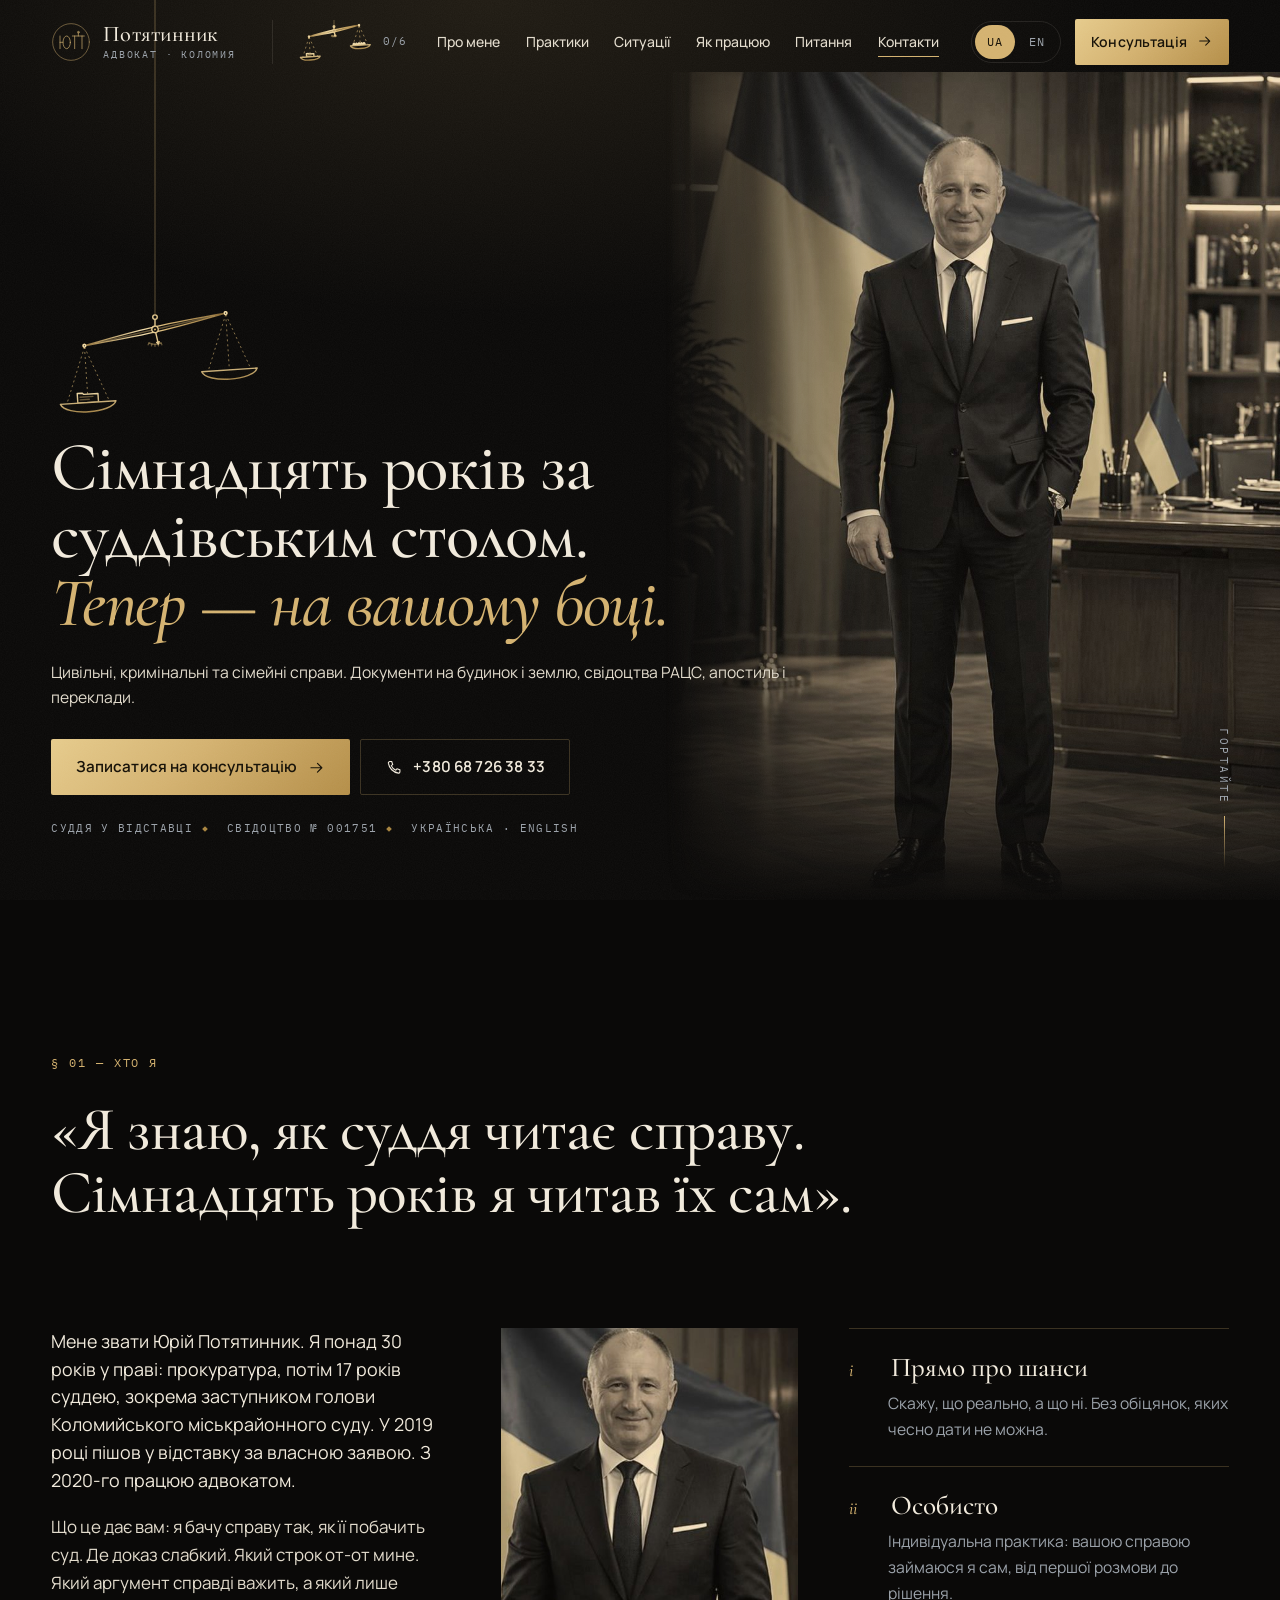
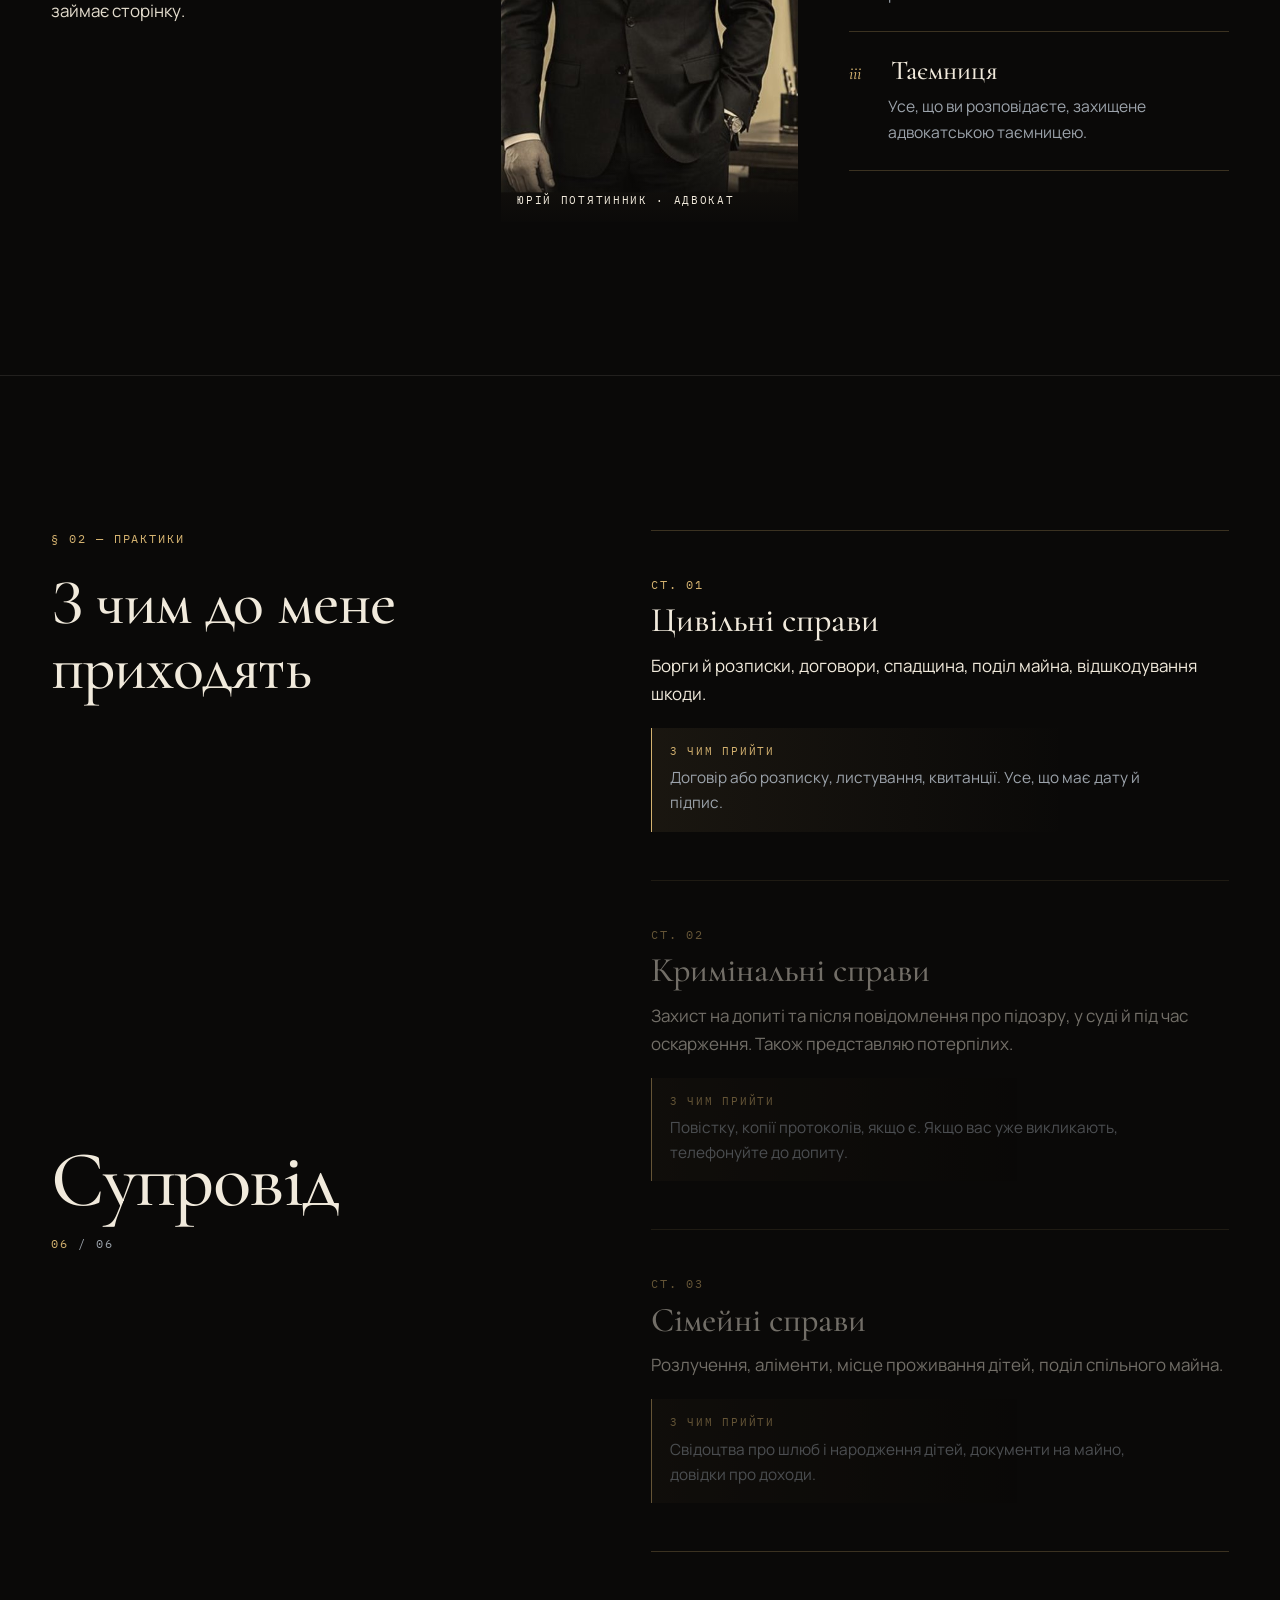
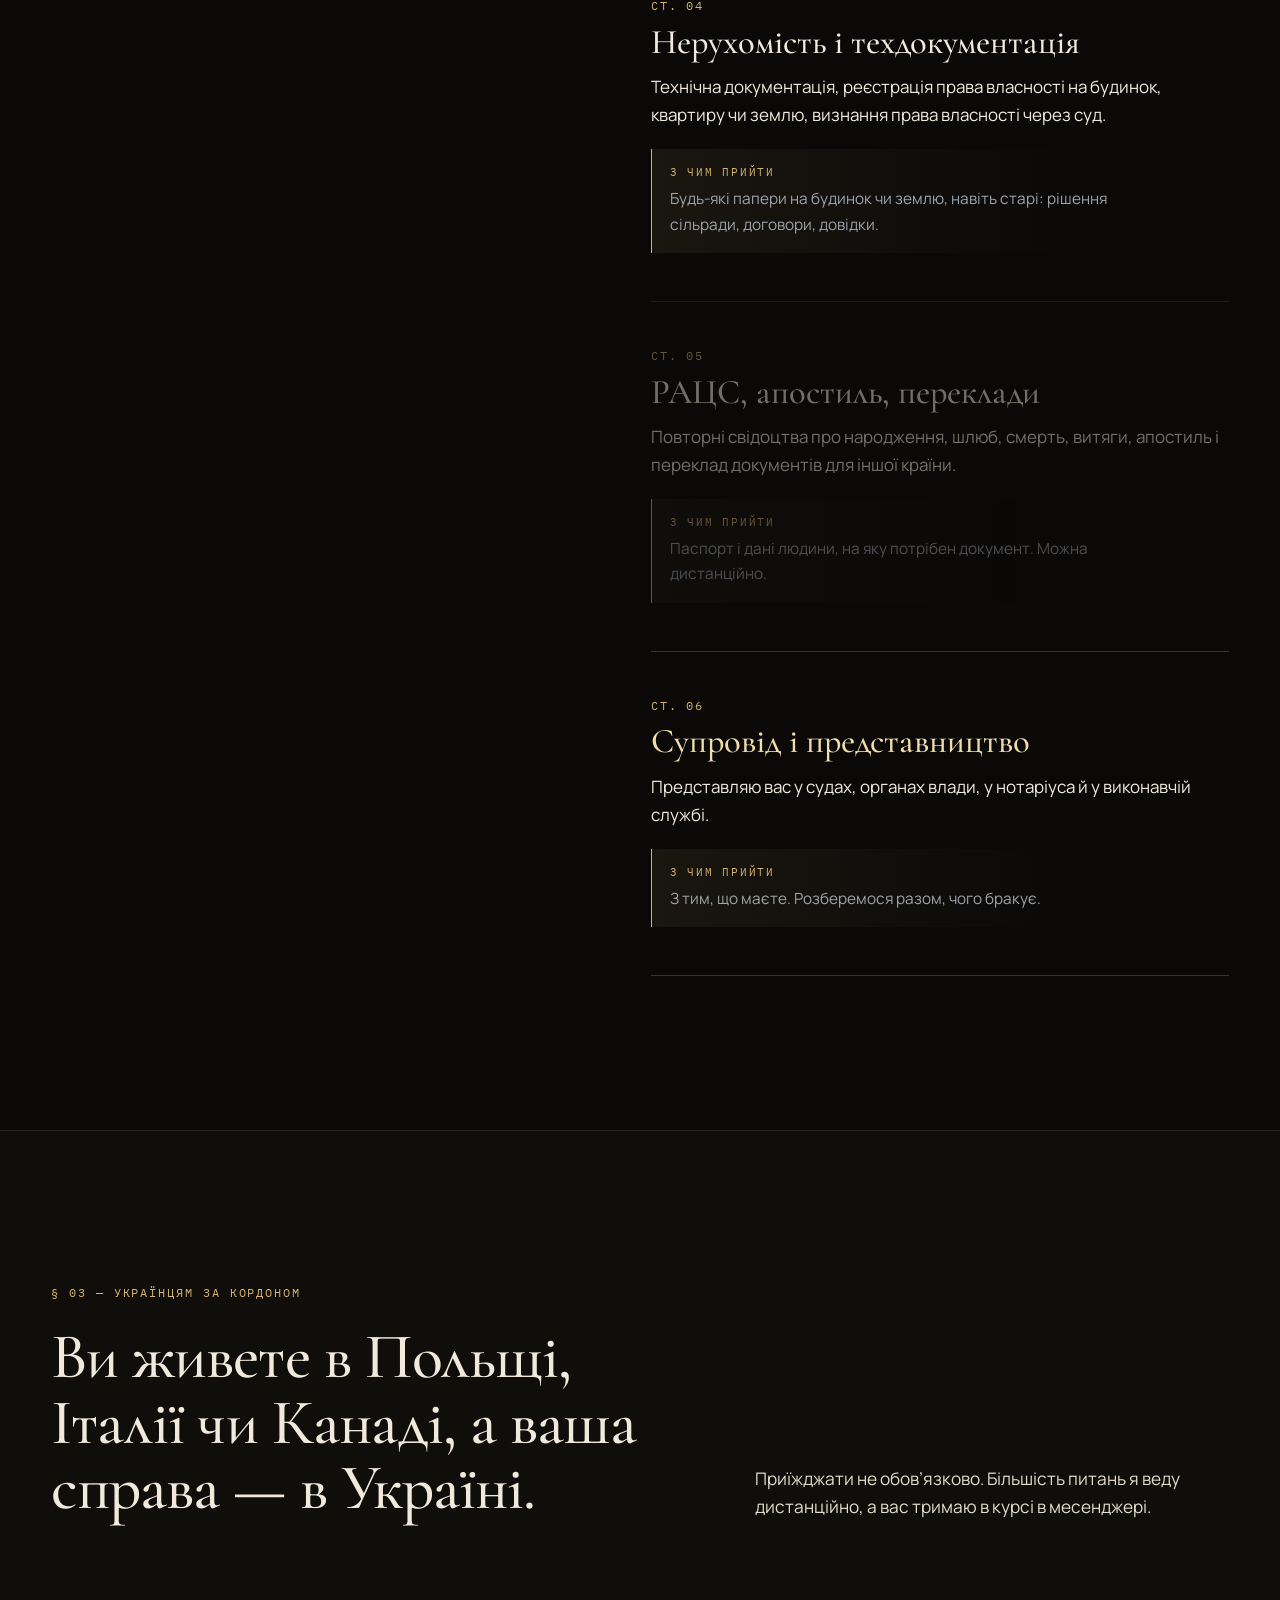
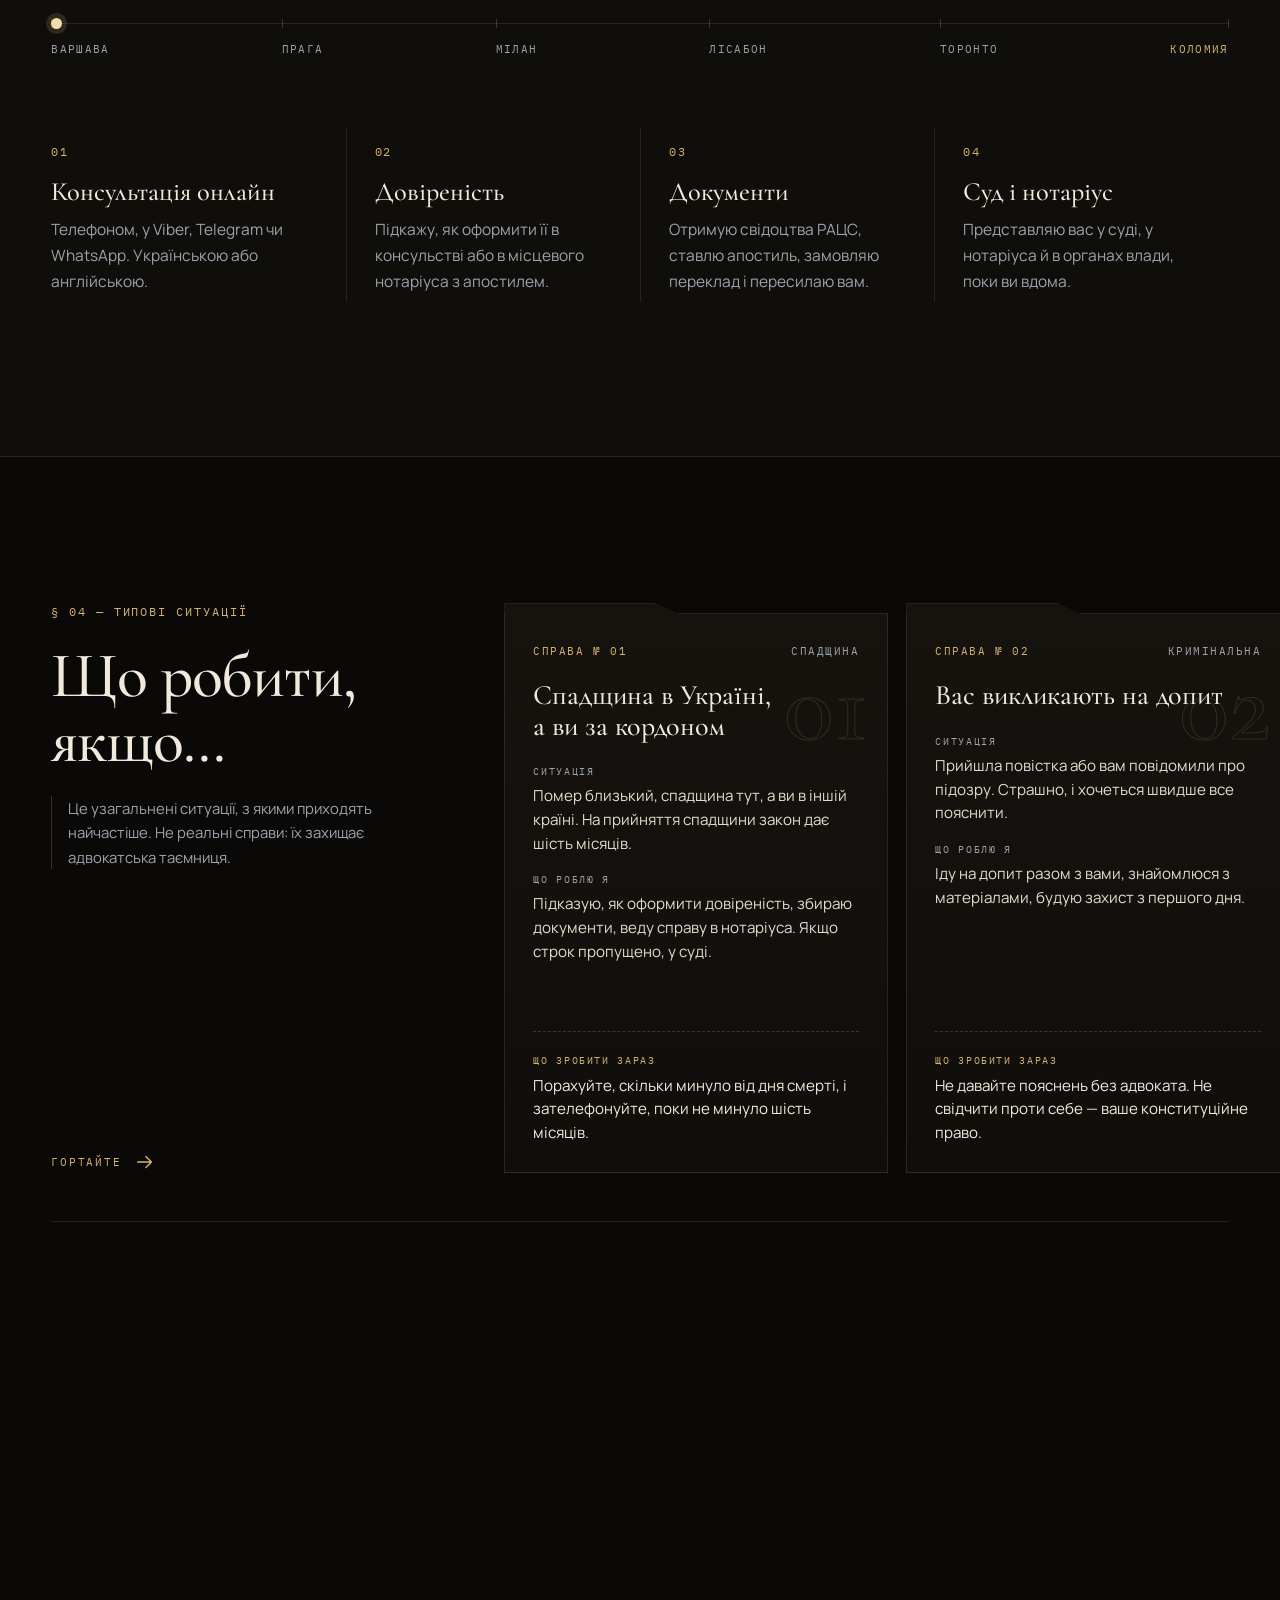
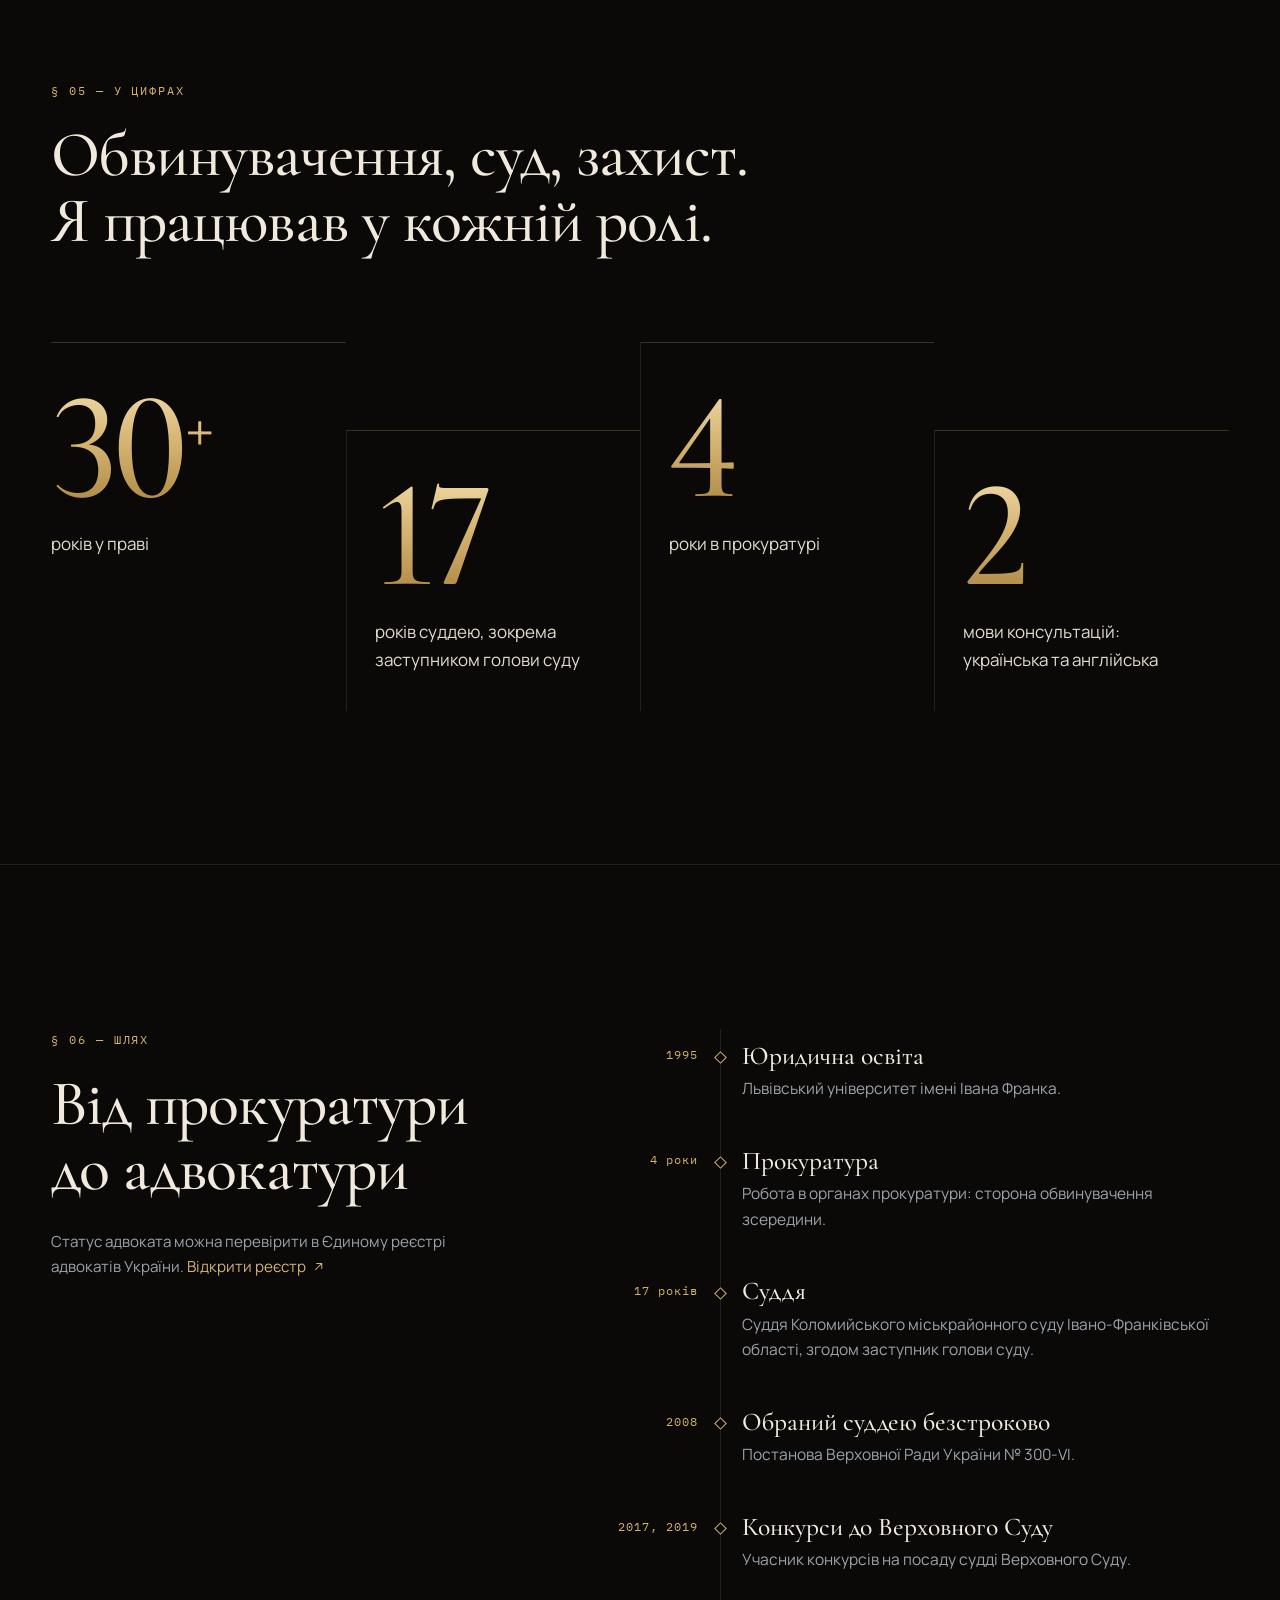
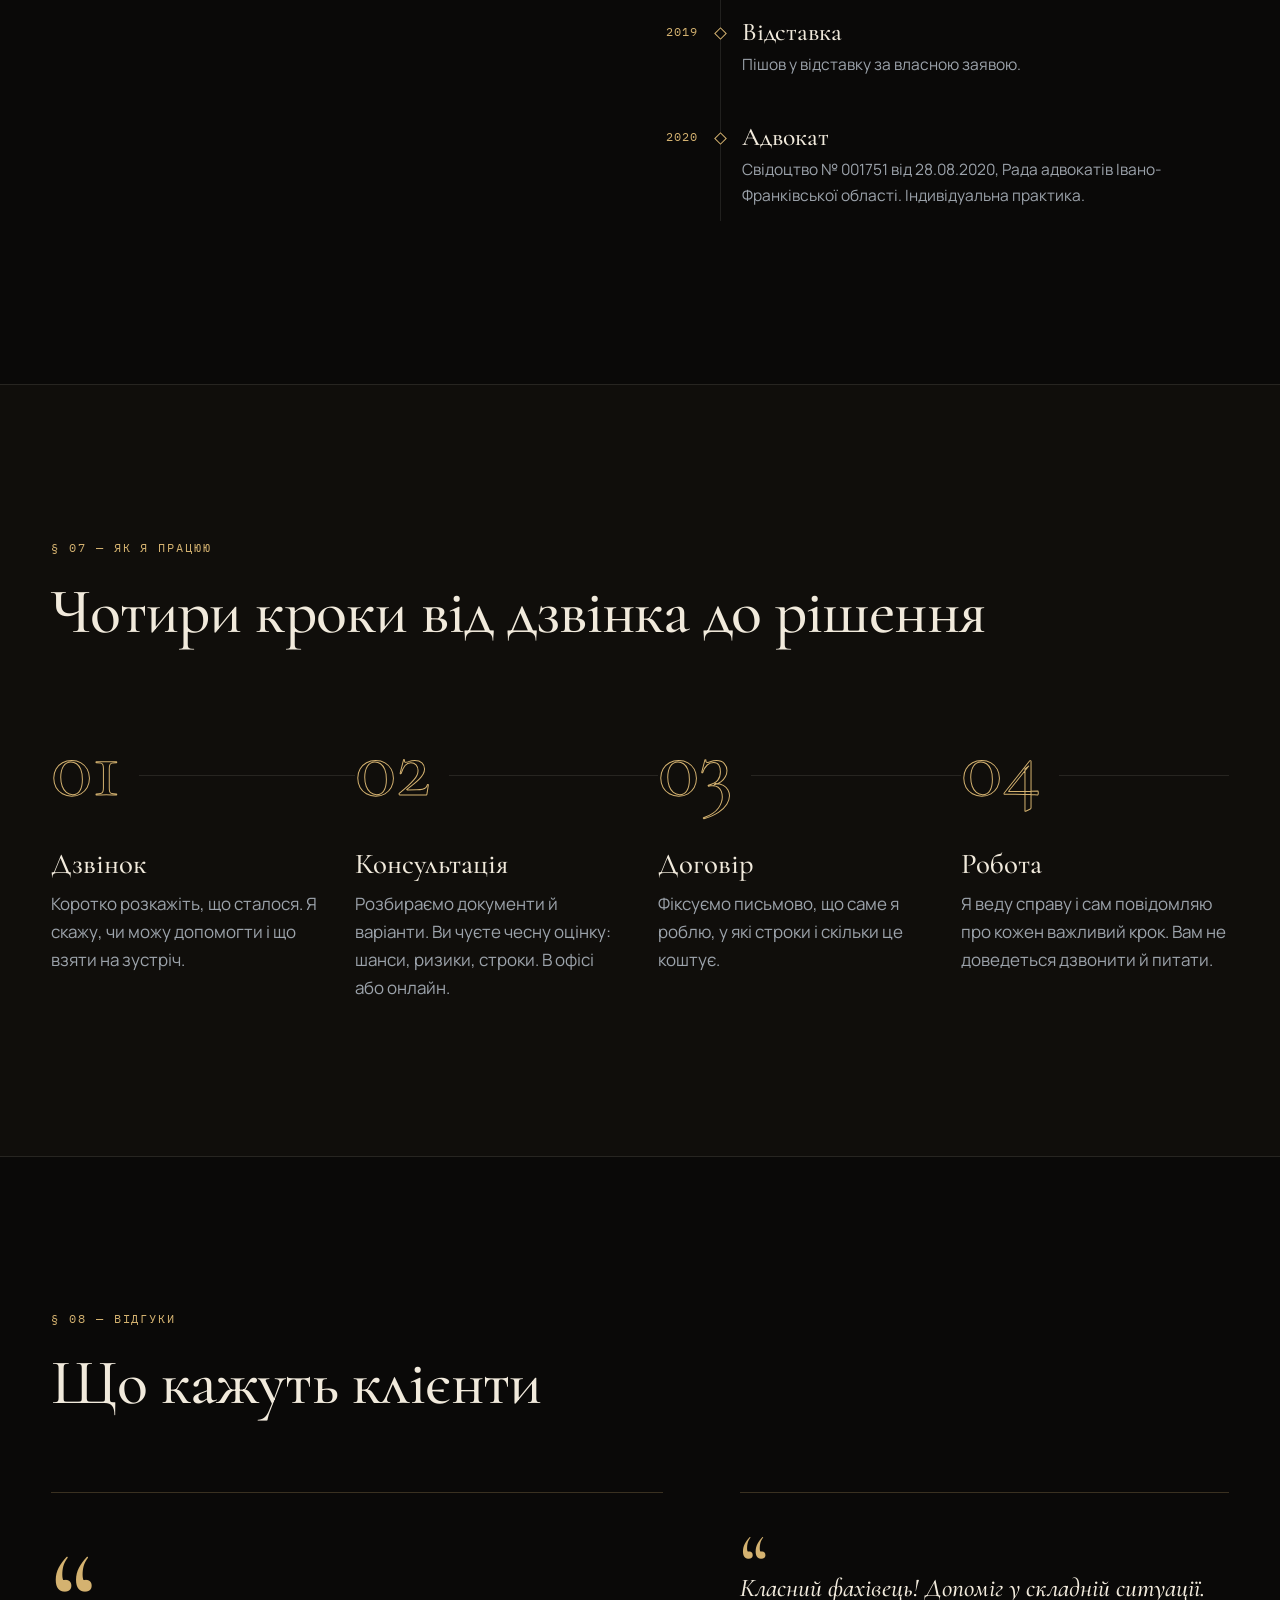
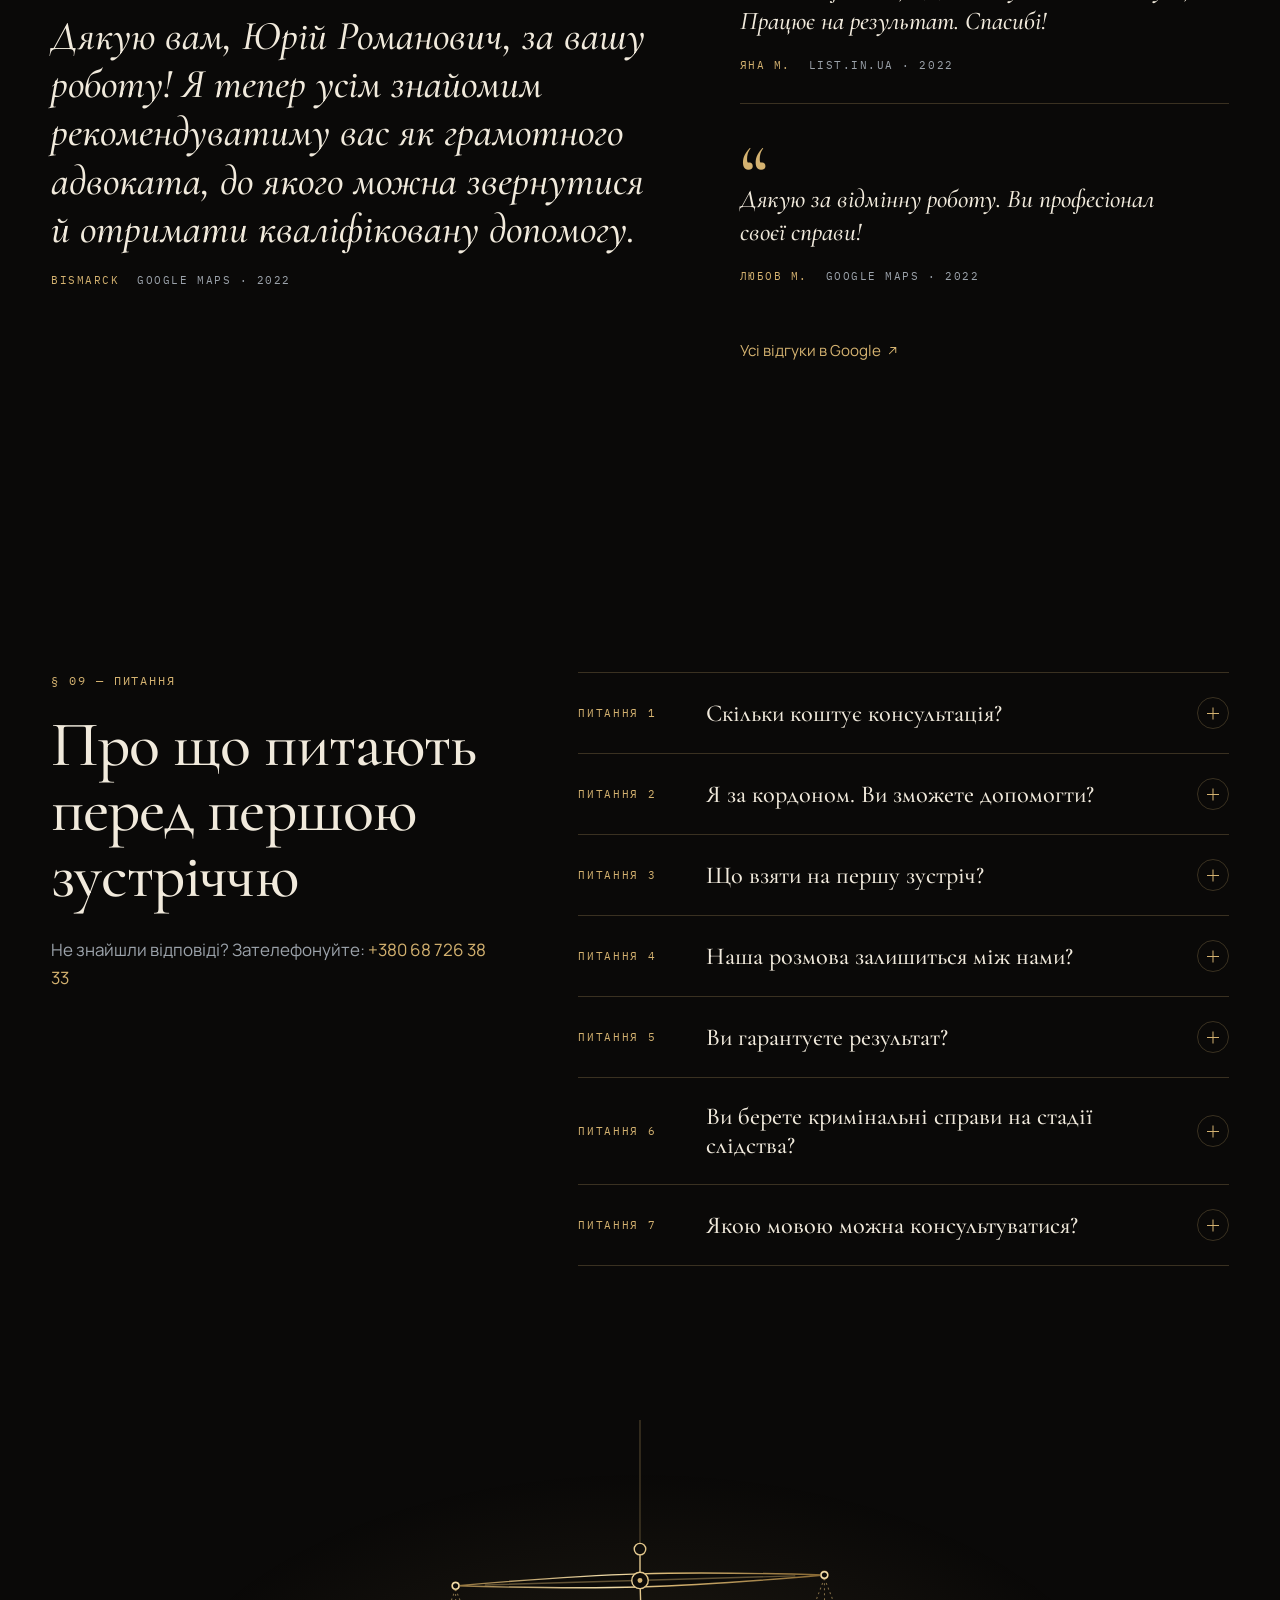
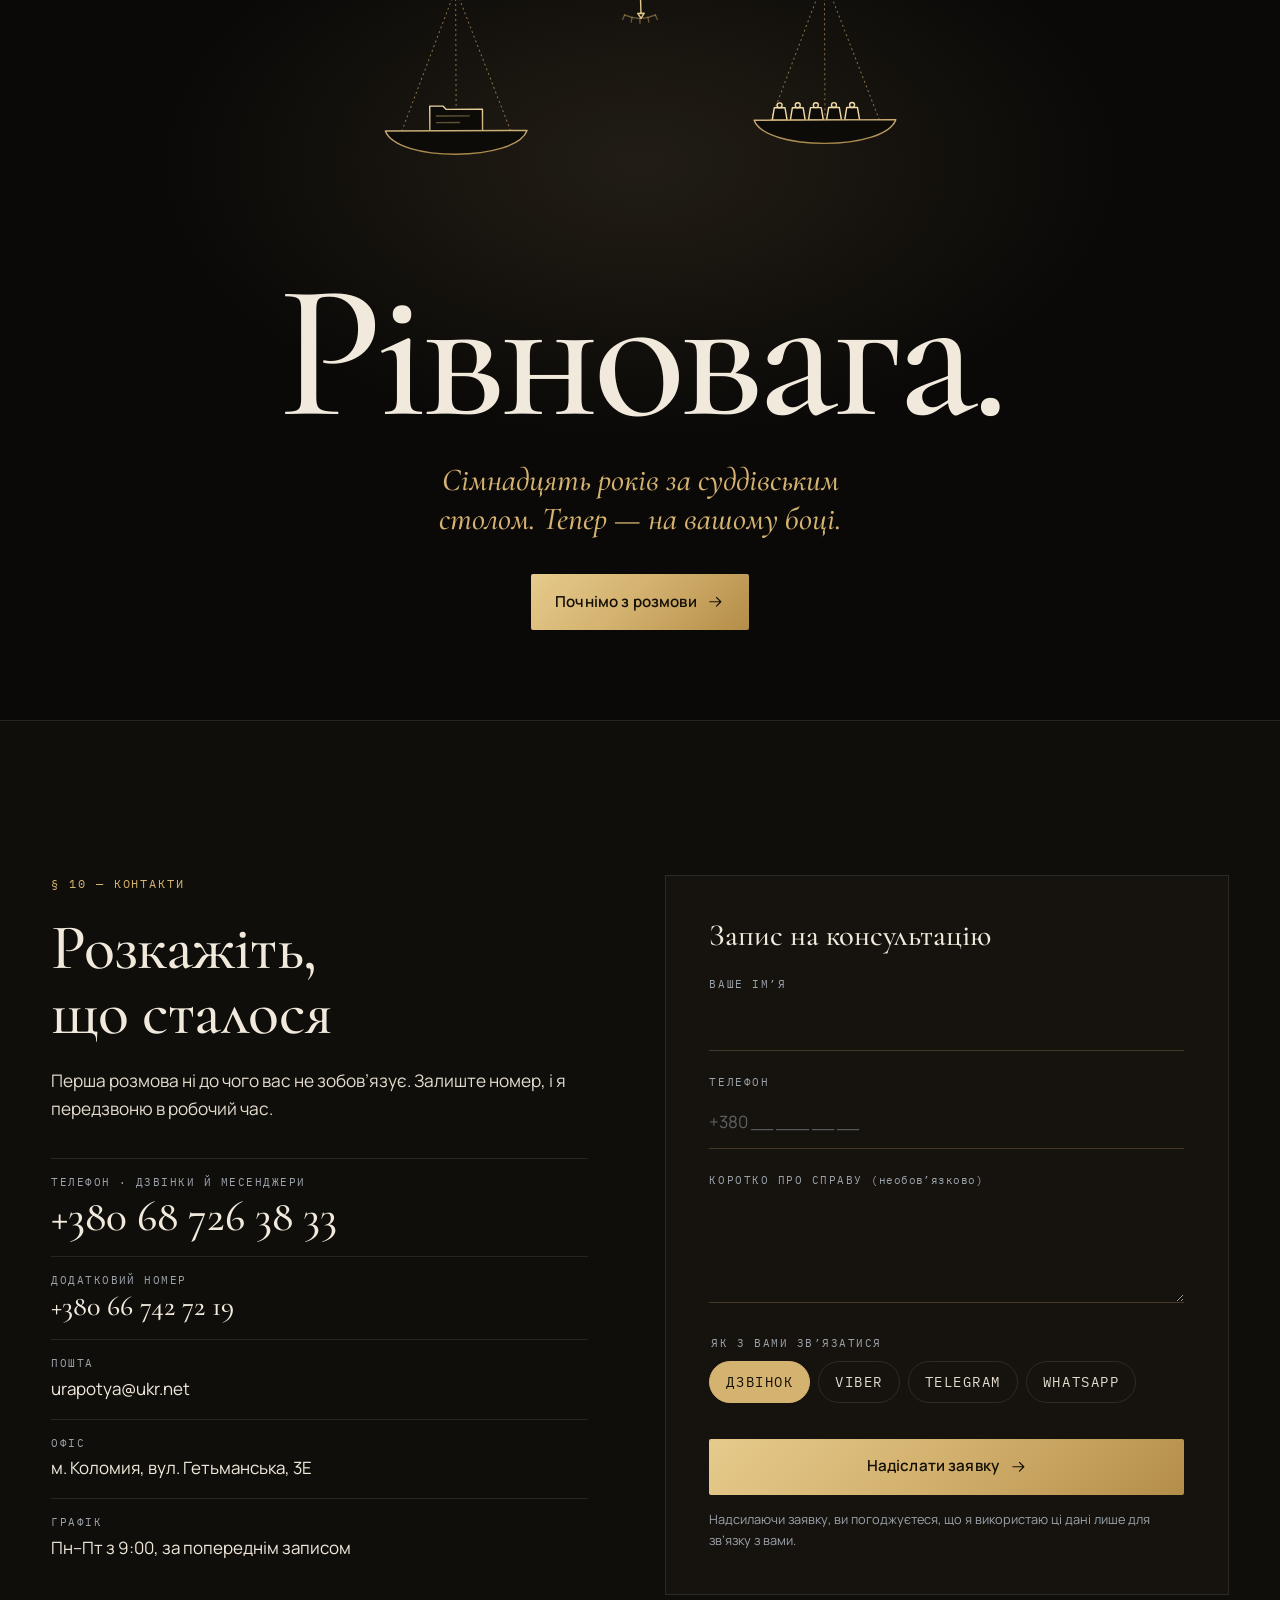
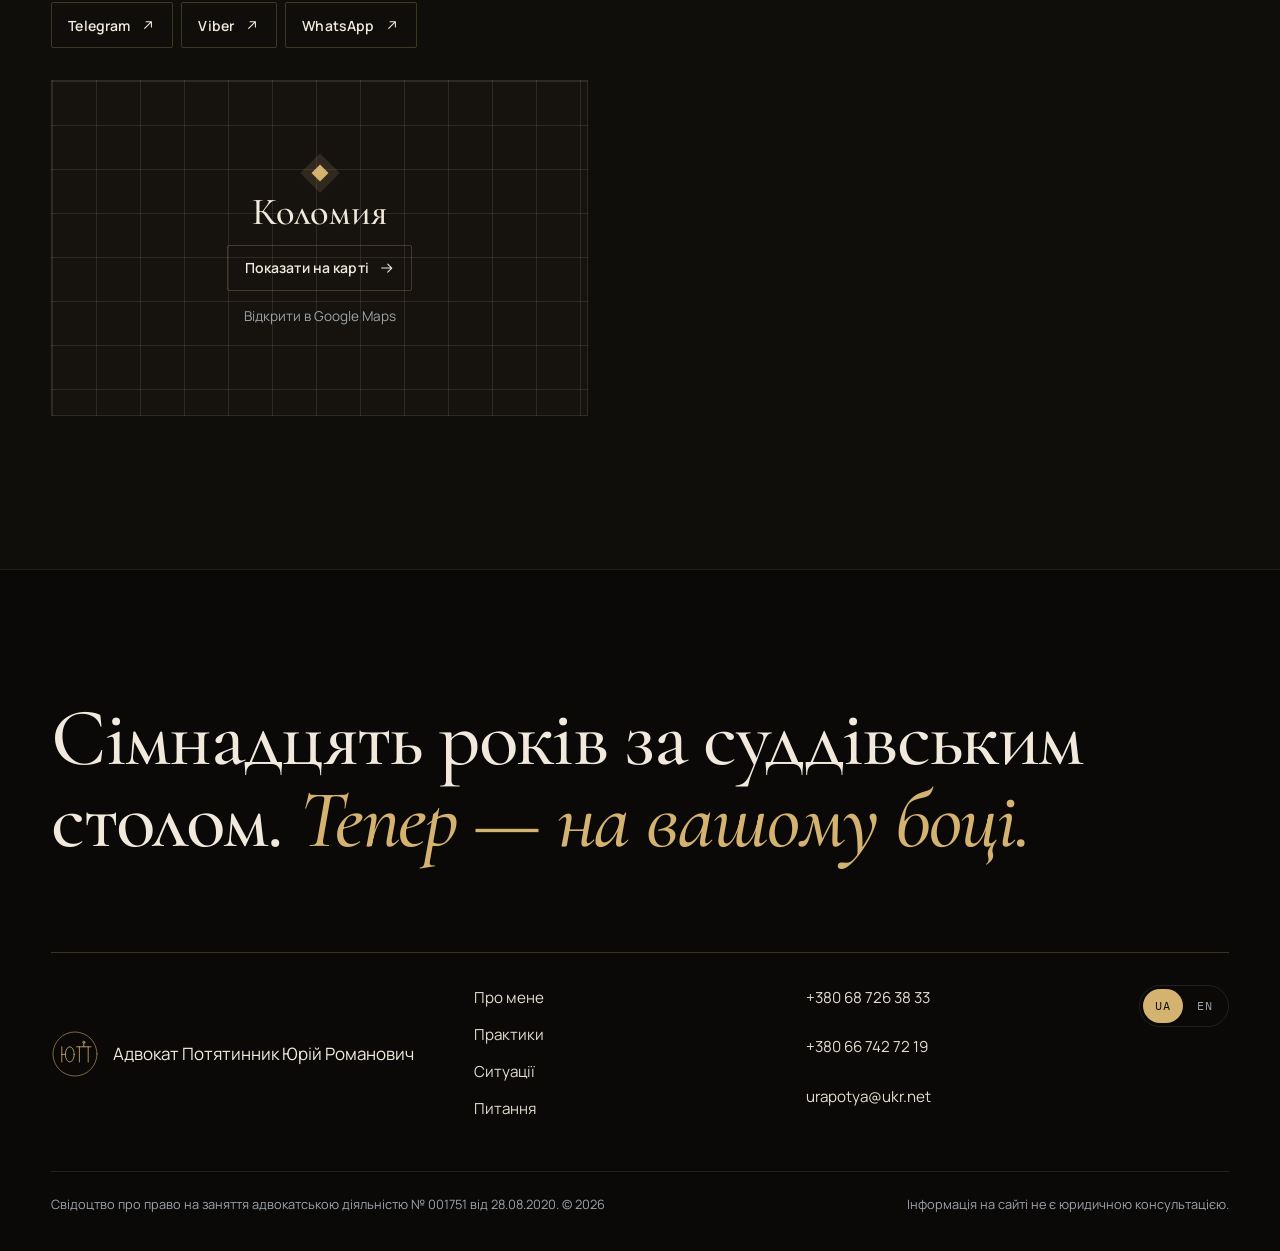
==== index.html @ 9ceec141 "Hero: drop the eyebrow/name lines overlapping the photo on mobile; Practice: brighten copy and add a" ====
<!doctype html>
<html lang="uk" class="no-js">
<head>
<meta charset="utf-8">
<meta name="viewport" content="width=device-width, initial-scale=1, viewport-fit=cover">
<title>Адвокат Юрій Потятинник — Коломия · суддя у відставці</title>
<meta name="description" content="Адвокат у Коломиї: цивільні, кримінальні та сімейні справи, документи на нерухомість, РАЦС, апостиль. 17 років суддею, понад 30 років у праві. Працюю й з українцями за кордоном.">
<link rel="canonical" href="https://lawpotiatynnyk.ua/">
<link rel="alternate" hreflang="uk" href="https://lawpotiatynnyk.ua/">
<link rel="alternate" hreflang="en" href="https://lawpotiatynnyk.ua/?lang=en">
<link rel="alternate" hreflang="x-default" href="https://lawpotiatynnyk.ua/">
<meta name="theme-color" content="#0A0908">
<meta name="color-scheme" content="dark">
<meta property="og:type" content="website">
<meta property="og:site_name" content="Адвокат Потятинник">
<meta property="og:locale" content="uk_UA">
<meta property="og:locale:alternate" content="en_US">
<meta property="og:url" content="https://lawpotiatynnyk.ua/">
<meta property="og:title" content="Адвокат Юрій Потятинник — сімнадцять років за суддівським столом">
<meta property="og:description" content="Цивільні, кримінальні та сімейні справи, документи, апостиль. Коломия, Україна та українці за кордоном.">
<meta property="og:image" content="https://lawpotiatynnyk.ua/assets/img/og-image.jpg">
<meta property="og:image:width" content="1200">
<meta property="og:image:height" content="630">
<meta name="twitter:card" content="summary_large_image">
<link rel="icon" href="favicon.svg" type="image/svg+xml">
<link rel="apple-touch-icon" href="apple-touch-icon.png">
<link rel="manifest" href="site.webmanifest">
<link rel="preload" href="assets/fonts/cormorant-cyr.woff2" as="font" type="font/woff2" crossorigin>
<link rel="preload" href="assets/fonts/manrope-cyr.woff2" as="font" type="font/woff2" crossorigin>
<link rel="preload" href="assets/img/portrait-hero-976.jpg" as="image" imagesrcset="assets/img/portrait-hero-560.jpg 560w, assets/img/portrait-hero-976.jpg 976w" imagesizes="(min-width: 1100px) 48vw, 86vw">
<link rel="stylesheet" href="assets/css/base.css?v=2">
<link rel="stylesheet" href="assets/css/sections.css?v=5">
<script>
(function (d) {
  var h = d.documentElement, q = location.search;
  h.classList.remove('no-js'); h.classList.add('js');
  try { if (sessionStorage.getItem('pt-seen')) h.classList.add('pl-skip'); } catch (e) {}
  if (matchMedia('(prefers-reduced-motion: reduce)').matches || /[?&]motion=reduce/.test(q)) h.classList.add('rm');
  var l = (q.match(/[?&]lang=(en|uk)/) || [])[1];
  if (!l) { try { l = localStorage.getItem('pt-lang'); } catch (e) {} }
  if (l === 'en') h.classList.add('lang-pending');
})(document);
</script>
<script type="application/ld+json">
{
  "@context": "https://schema.org",
  "@type": "Attorney",
  "name": "Адвокат Потятинник Юрій Романович",
  "alternateName": "Yurii Potiatynnyk, Attorney at Law",
  "url": "https://lawpotiatynnyk.ua/",
  "image": "https://lawpotiatynnyk.ua/assets/img/og-image.jpg",
  "telephone": "+380687263833",
  "email": "urapotya@ukr.net",
  "address": {
    "@type": "PostalAddress",
    "streetAddress": "вул. Гетьманська, 3Е",
    "addressLocality": "Коломия",
    "addressRegion": "Івано-Франківська область",
    "postalCode": "78203",
    "addressCountry": "UA"
  },
  "areaServed": "Україна",
  "knowsLanguage": ["uk", "en"],
  "employee": {
    "@type": "Person",
    "name": "Юрій Романович Потятинник",
    "jobTitle": "Адвокат",
    "alumniOf": "Львівський університет імені Івана Франка"
  }
}
</script>
</head>
<body>
<svg width="0" height="0" style="position:absolute" aria-hidden="true" focusable="false">
  <symbol id="i-arrow" viewBox="0 0 24 24"><path d="M4 12h15m-6-6 6 6-6 6" fill="none" stroke="currentColor" stroke-width="1.6" stroke-linecap="round" stroke-linejoin="round"/></symbol>
  <symbol id="i-out" viewBox="0 0 24 24"><path d="M7 17 17 7M9 7h8v8" fill="none" stroke="currentColor" stroke-width="1.6" stroke-linecap="round" stroke-linejoin="round"/></symbol>
  <symbol id="i-phone" viewBox="0 0 24 24"><path d="M6.6 3.5h2.6l1.4 4.1-2 1.5a12 12 0 0 0 6.3 6.3l1.5-2 4.1 1.4v2.6a2 2 0 0 1-2.2 2A16.5 16.5 0 0 1 4.6 5.7a2 2 0 0 1 2-2.2Z" fill="none" stroke="currentColor" stroke-width="1.5" stroke-linejoin="round"/></symbol>
  <symbol id="i-chat" viewBox="0 0 24 24"><path d="M4 5.5h16v10.5H9.5L5 20v-4H4Z" fill="none" stroke="currentColor" stroke-width="1.5" stroke-linejoin="round"/></symbol>
  <symbol id="i-mono" viewBox="0 0 120 120"><g fill="none" stroke="currentColor" stroke-width="2" stroke-linecap="round"><circle cx="60" cy="60" r="55" stroke-width="1.4"/><path d="M27 42v38M27 61h9M71 80V42M93 80V42M64 42h36M82 42v-9"/><ellipse cx="47" cy="61" rx="11" ry="19"/><circle cx="82" cy="30.5" r="2.5"/></g></symbol>
</svg>

<a class="skip-link" href="#main" data-i18n="a11y.skip">Перейти до змісту</a>

<div class="preloader" aria-hidden="true">
  <svg viewBox="0 0 120 120" fill="none" stroke="currentColor" stroke-width="1.6" stroke-linecap="round">
    <circle cx="60" cy="60" r="55" pathLength="1" style="--d:0s" stroke-width="1"/>
    <circle cx="60" cy="27" r="2.3" pathLength="1" style="--d:.1s" fill="currentColor" stroke="none"/>
    <path d="M60 29.5V44" pathLength="1" style="--d:.2s"/>
    <path d="M34 44H86" pathLength="1" style="--d:.35s"/>
    <circle cx="60" cy="44" r="2" pathLength="1" style="--d:.45s" fill="currentColor" stroke="none"/>
    <path d="M34 44V66" pathLength="1" style="--d:.5s"/>
    <path d="M86 44V66" pathLength="1" style="--d:.55s"/>
    <path d="M23 66q11 13 22 0" pathLength="1" style="--d:.7s"/>
    <path d="M75 66q11 13 22 0" pathLength="1" style="--d:.75s"/>
  </svg>
  <p class="preloader__label" data-i18n="preloader">Потятинник · адвокат</p>
</div>

<div class="cursor is-hidden" aria-hidden="true"><span class="cursor__ring"></span><span class="cursor__beam"></span><span class="cursor__dot"></span></div>
<div class="grain" aria-hidden="true"></div>

<header class="site-header">
  <div class="container header__inner">
    <a class="brand" href="#top" aria-label="Адвокат Потятинник — на початок" data-i18n-attr="aria-label:a11y.home">
      <svg class="brand__mark" aria-hidden="true"><use href="#i-mono"/></svg>
      <span class="brand__text"><span class="brand__name" data-i18n="brand.name">Потятинник</span><span class="brand__role" data-i18n="brand.role">адвокат · Коломия</span></span>
    </a>
    <div class="mini-scales" aria-hidden="true">
      <div class="mini-scales__svg" data-scales="mini"></div>
      <p class="mini-scales__count"><span class="mini-scales__n">0</span>/6</p>
      <p class="mini-scales__cap"></p>
    </div>
    <nav class="nav" id="site-nav" aria-label="Основна навігація" data-i18n-attr="aria-label:a11y.nav">
      <a href="#about" data-i18n="nav.about">Про мене</a>
      <a href="#practice" data-i18n="nav.practice">Практики</a>
      <a href="#cases" data-i18n="nav.cases">Ситуації</a>
      <a href="#process" data-i18n="nav.process">Як працюю</a>
      <a href="#faq" data-i18n="nav.faq">Питання</a>
      <a href="#contact" data-i18n="nav.contact">Контакти</a>
      <div class="nav__extra">
        <a class="nav__phone" href="tel:+380687263833">+380 68 726 38 33</a>
        <span data-i18n="nav.extra">Дзвінки, Telegram, Viber, WhatsApp</span>
      </div>
    </nav>
    <div class="lang" role="group" aria-label="Мова сайту" data-i18n-attr="aria-label:a11y.lang">
      <button type="button" data-lang="uk" aria-pressed="true">UA</button>
      <button type="button" data-lang="en" aria-pressed="false">EN</button>
    </div>
    <a class="btn btn--gold btn--sm header__cta" href="#contact" data-magnetic><span data-i18n="cta.short">Консультація</span><svg class="btn__arrow" aria-hidden="true"><use href="#i-arrow"/></svg></a>
    <button class="burger" type="button" aria-expanded="false" aria-controls="site-nav" aria-label="Відкрити меню" data-i18n-attr="aria-label:a11y.menu"><span></span><span></span></button>
  </div>
</header>

<main id="main">

  <!-- HERO -->
  <section class="hero" id="top" aria-labelledby="hero-title">
    <figure class="hero__portrait">
      <img src="assets/img/portrait-hero-976.jpg" srcset="assets/img/portrait-hero-560.jpg 560w, assets/img/portrait-hero-976.jpg 976w" sizes="(min-width: 1100px) 48vw, 86vw" width="976" height="1280" alt="Адвокат Юрій Потятинник у своєму кабінеті" data-i18n-attr="alt:hero.alt" fetchpriority="high">
    </figure>

    <div class="container hero__content">
      <div class="hero__scales" data-scales="hero" aria-hidden="true">
        <svg class="scales" viewBox="-40 0 680 340" focusable="false">
          <defs>
            <linearGradient id="sgGold" gradientUnits="userSpaceOnUse" x1="60" y1="0" x2="540" y2="0">
              <stop offset="0" stop-color="#8A6A33"/><stop offset=".42" stop-color="#F2DDAA"/><stop offset=".58" stop-color="#D4B270"/><stop offset="1" stop-color="#7E5F2C"/>
            </linearGradient>
            <linearGradient id="sgGoldV" gradientUnits="userSpaceOnUse" x1="0" y1="140" x2="0" y2="215">
              <stop offset="0" stop-color="#F2DDAA"/><stop offset="1" stop-color="#9C7A3C"/>
            </linearGradient>
          </defs>
          <g class="sc-frame">
            <line class="sc-thread" x1="300" y1="-1400" x2="300" y2="15"/>
            <circle class="sc-line" cx="300" cy="22" r="7" stroke="url(#sgGold)"/>
            <line class="sc-line" x1="300" y1="29" x2="300" y2="50" stroke="url(#sgGold)"/>
            <path class="sc-line sc-dim" d="M281.3 102A46 46 0 0 0 318.7 102"/>
            <path class="sc-line sc-dim" d="M281.3 102l-2.4 5.5M290.4 104.8l-1.2 5.9M300 106v6M309.6 104.8l1.2 5.9M318.7 102l2.4 5.5"/>
          </g>
          <g class="sc-beam">
            <path class="sc-line sc-body" d="M76 60C180 54 250 52 300 52s120 2 224 8C420 66 350 68 300 68s-120-2-224-8Z" stroke="url(#sgGold)"/>
            <path class="sc-line sc-dim" d="M112 60h376"/>
            <path class="sc-gleam" d="M76 60C180 54 250 52 300 52s120 2 224 8" pathLength="100"/>
            <path class="sc-line" d="M300 70v30M296 100l4 6 4-6Z" stroke="url(#sgGold)"/>
            <circle class="sc-line sc-body" cx="300" cy="60" r="10" stroke="url(#sgGold)"/>
            <circle class="sc-dot" cx="300" cy="60" r="3"/>
            <circle class="sc-line sc-body" cx="76" cy="60" r="4.5" stroke="url(#sgGold)"/>
            <circle class="sc-line sc-body" cx="524" cy="60" r="4.5" stroke="url(#sgGold)"/>
          </g>
          <g class="sc-pan sc-pan--l" transform="translate(76 60)">
            <path class="sc-chain" d="M0 4 -66 176M0 4 66 176M0 4v172"/>
            <g class="sc-load">
              <path class="sc-line sc-body" d="M-32 176v-30h16l4 4h44v26Z" stroke="url(#sgGoldV)"/>
              <path class="sc-line sc-dim" d="M-24 158h40M-24 166h28"/>
            </g>
            <path class="sc-line sc-body" d="M-86 176h172c-14 38-158 38-172 0Z" stroke="url(#sgGoldV)"/>
            <circle class="sc-line sc-body" cx="0" cy="0" r="4" stroke="url(#sgGoldV)"/>
          </g>
          <g class="sc-pan sc-pan--r" transform="translate(524 60)">
            <path class="sc-chain" d="M0 4 -66 176M0 4 66 176M0 4v172"/>
            <g class="sc-weights">
              <g class="sc-w" transform="translate(-55 176)"><g class="sc-wi"><path class="sc-line sc-body" d="M-9 0h18l-2.5-15h-13Z" stroke="url(#sgGoldV)"/><circle class="sc-line" cx="0" cy="-18" r="3" stroke="url(#sgGoldV)"/></g></g>
              <g class="sc-w" transform="translate(-33 176)"><g class="sc-wi"><path class="sc-line sc-body" d="M-9 0h18l-2.5-15h-13Z" stroke="url(#sgGoldV)"/><circle class="sc-line" cx="0" cy="-18" r="3" stroke="url(#sgGoldV)"/></g></g>
              <g class="sc-w" transform="translate(-11 176)"><g class="sc-wi"><path class="sc-line sc-body" d="M-9 0h18l-2.5-15h-13Z" stroke="url(#sgGoldV)"/><circle class="sc-line" cx="0" cy="-18" r="3" stroke="url(#sgGoldV)"/></g></g>
              <g class="sc-w" transform="translate(11 176)"><g class="sc-wi"><path class="sc-line sc-body" d="M-9 0h18l-2.5-15h-13Z" stroke="url(#sgGoldV)"/><circle class="sc-line" cx="0" cy="-18" r="3" stroke="url(#sgGoldV)"/></g></g>
              <g class="sc-w" transform="translate(33 176)"><g class="sc-wi"><path class="sc-line sc-body" d="M-9 0h18l-2.5-15h-13Z" stroke="url(#sgGoldV)"/><circle class="sc-line" cx="0" cy="-18" r="3" stroke="url(#sgGoldV)"/></g></g>
              <g class="sc-w" transform="translate(55 176)"><g class="sc-wi"><path class="sc-line sc-body" d="M-9 0h18l-2.5-15h-13Z" stroke="url(#sgGoldV)"/><circle class="sc-line" cx="0" cy="-18" r="3" stroke="url(#sgGoldV)"/></g></g>
            </g>
            <path class="sc-line sc-body" d="M-86 176h172c-14 38-158 38-172 0Z" stroke="url(#sgGoldV)"/>
            <circle class="sc-line sc-body" cx="0" cy="0" r="4" stroke="url(#sgGoldV)"/>
          </g>
        </svg>
      </div>
      <h1 class="hero__title" id="hero-title">
        <span class="hero__manifesto" data-i18n="manifesto.html"><span class="ml"><span>Сімнадцять років за суддівським столом.</span></span> <span class="ml"><em>Тепер — на вашому боці.</em></span></span>
      </h1>
      <p class="hero__lead" data-hero data-i18n="hero.lead">Цивільні, кримінальні та сімейні справи. Документи на будинок і землю, свідоцтва РАЦС, апостиль і переклади.</p>
      <div class="hero__actions" data-hero>
        <a class="btn btn--gold" href="#contact" data-magnetic><span data-i18n="cta.consult">Записатися на консультацію</span><svg class="btn__arrow" aria-hidden="true"><use href="#i-arrow"/></svg></a>
        <a class="btn btn--line" href="tel:+380687263833" data-magnetic><svg class="btn__arrow" aria-hidden="true"><use href="#i-phone"/></svg><span>+380 68 726 38 33</span></a>
      </div>
      <ul class="hero__facts" data-hero>
        <li data-i18n="hero.f1">Суддя у відставці</li>
        <li data-i18n="hero.f2">Свідоцтво № 001751</li>
        <li data-i18n="hero.f3">Українська · English</li>
      </ul>
    </div>
    <a class="hero__scroll" href="#about" data-i18n="hero.scroll">Гортайте</a>
  </section>

  <!-- ABOUT -->
  <section class="section about" id="about" aria-labelledby="about-title" data-weight="+ 17 років у суді" data-i18n-attr="data-weight:w.1">
    <div class="container">
      <p class="eyebrow" data-reveal data-i18n="about.eyebrow">§ 01 — Хто я</p>
      <h2 class="about__quote" id="about-title" data-split data-i18n="about.quote">«Я знаю, як суддя читає справу. Сімнадцять років я читав їх сам».</h2>
      <div class="about__grid">
        <div class="about__text" data-reveal>
          <p data-i18n="about.p1">Мене звати Юрій Потятинник. Я понад 30 років у праві: прокуратура, потім 17 років суддею, зокрема заступником голови Коломийського міськрайонного суду. У 2019 році пішов у відставку за власною заявою. З 2020-го працюю адвокатом.</p>
          <p data-i18n="about.p2">Що це дає вам: я бачу справу так, як її побачить суд. Де доказ слабкий. Який строк от-от мине. Який аргумент справді важить, а який лише займає сторінку.</p>
        </div>
        <figure class="about__photo" data-reveal="img">
          <img class="about__photo-fg" src="assets/img/portrait-about-fullbody.jpg?v=3" width="480" height="800" loading="lazy" decoding="async" alt="Юрій Потятинник, портрет" data-i18n-attr="alt:about.alt">
          <figcaption data-i18n="about.caption">Юрій Потятинник · адвокат</figcaption>
        </figure>
        <ul class="about__values">
          <li data-reveal><h3><span class="num">i</span><span data-i18n="about.v1t">Прямо про шанси</span></h3><p data-i18n="about.v1">Скажу, що реально, а що ні. Без обіцянок, яких чесно дати не можна.</p></li>
          <li data-reveal><h3><span class="num">ii</span><span data-i18n="about.v2t">Особисто</span></h3><p data-i18n="about.v2">Індивідуальна практика: вашою справою займаюся я сам, від першої розмови до рішення.</p></li>
          <li data-reveal><h3><span class="num">iii</span><span data-i18n="about.v3t">Таємниця</span></h3><p data-i18n="about.v3">Усе, що ви розповідаєте, захищене адвокатською таємницею.</p></li>
        </ul>
      </div>
    </div>
  </section>

  <!-- PRACTICE -->
  <section class="section practice" id="practice" aria-labelledby="practice-title" data-weight="+ знання процесу" data-i18n-attr="data-weight:w.2">
    <div class="container practice__grid">
      <div class="practice__aside">
        <p class="eyebrow" data-reveal data-i18n="practice.eyebrow">§ 02 — Практики</p>
        <h2 class="h2" id="practice-title" data-split data-i18n="practice.title">З чим до мене приходять</h2>
        <div class="practice__big" aria-hidden="true">
          <span class="practice__word is-active" data-i18n="practice.w1">Цивільні</span>
          <span class="practice__word" data-i18n="practice.w2">Кримінальні</span>
          <span class="practice__word" data-i18n="practice.w3">Сімейні</span>
          <span class="practice__word" data-i18n="practice.w4">Нерухомість</span>
          <span class="practice__word" data-i18n="practice.w5">Документи</span>
          <span class="practice__word" data-i18n="practice.w6">Супровід</span>
        </div>
        <p class="practice__counter" aria-hidden="true"><span class="practice__cur">01</span> / 06</p>
      </div>
      <div class="practice__list">
        <article class="practice__item is-active">
          <p class="practice__num" data-i18n="practice.n1">Ст. 01</p>
          <h3 data-i18n="practice.t1">Цивільні справи</h3>
          <p class="practice__desc" data-i18n="practice.d1">Борги й розписки, договори, спадщина, поділ майна, відшкодування шкоди.</p>
          <p class="practice__come"><b data-i18n="practice.come">З чим прийти</b><span data-i18n="practice.c1">Договір або розписку, листування, квитанції. Усе, що має дату й підпис.</span></p>
        </article>
        <article class="practice__item">
          <p class="practice__num" data-i18n="practice.n2">Ст. 02</p>
          <h3 data-i18n="practice.t2">Кримінальні справи</h3>
          <p class="practice__desc" data-i18n="practice.d2">Захист на допиті та після повідомлення про підозру, у суді й під час оскарження. Також представляю потерпілих.</p>
          <p class="practice__come"><b data-i18n="practice.come">З чим прийти</b><span data-i18n="practice.c2">Повістку, копії протоколів, якщо є. Якщо вас уже викликають, телефонуйте до допиту.</span></p>
        </article>
        <article class="practice__item">
          <p class="practice__num" data-i18n="practice.n3">Ст. 03</p>
          <h3 data-i18n="practice.t3">Сімейні справи</h3>
          <p class="practice__desc" data-i18n="practice.d3">Розлучення, аліменти, місце проживання дітей, поділ спільного майна.</p>
          <p class="practice__come"><b data-i18n="practice.come">З чим прийти</b><span data-i18n="practice.c3">Свідоцтва про шлюб і народження дітей, документи на майно, довідки про доходи.</span></p>
        </article>
        <article class="practice__item">
          <p class="practice__num" data-i18n="practice.n4">Ст. 04</p>
          <h3 data-i18n="practice.t4">Нерухомість і техдокументація</h3>
          <p class="practice__desc" data-i18n="practice.d4">Технічна документація, реєстрація права власності на будинок, квартиру чи землю, визнання права власності через суд.</p>
          <p class="practice__come"><b data-i18n="practice.come">З чим прийти</b><span data-i18n="practice.c4">Будь-які папери на будинок чи землю, навіть старі: рішення сільради, договори, довідки.</span></p>
        </article>
        <article class="practice__item">
          <p class="practice__num" data-i18n="practice.n5">Ст. 05</p>
          <h3 data-i18n="practice.t5">РАЦС, апостиль, переклади</h3>
          <p class="practice__desc" data-i18n="practice.d5">Повторні свідоцтва про народження, шлюб, смерть, витяги, апостиль і переклад документів для іншої країни.</p>
          <p class="practice__come"><b data-i18n="practice.come">З чим прийти</b><span data-i18n="practice.c5">Паспорт і дані людини, на яку потрібен документ. Можна дистанційно.</span></p>
        </article>
        <article class="practice__item">
          <p class="practice__num" data-i18n="practice.n6">Ст. 06</p>
          <h3 data-i18n="practice.t6">Супровід і представництво</h3>
          <p class="practice__desc" data-i18n="practice.d6">Представляю вас у судах, органах влади, у нотаріуса й у виконавчій службі.</p>
          <p class="practice__come"><b data-i18n="practice.come">З чим прийти</b><span data-i18n="practice.c6">З тим, що маєте. Розберемося разом, чого бракує.</span></p>
        </article>
      </div>
    </div>
  </section>

  <!-- ABROAD -->
  <section class="section abroad" id="abroad" aria-labelledby="abroad-title">
    <div class="container">
      <div class="abroad__head">
        <div>
          <p class="eyebrow" data-reveal data-i18n="abroad.eyebrow">§ 03 — Українцям за кордоном</p>
          <h2 class="h2" id="abroad-title" data-split data-i18n="abroad.title">Ви живете в Польщі, Італії чи Канаді, а ваша справа — в Україні.</h2>
        </div>
        <p class="lead" data-reveal data-i18n="abroad.lead">Приїжджати не обов’язково. Більшість питань я веду дистанційно, а вас тримаю в курсі в месенджері.</p>
      </div>
      <div class="route" aria-hidden="true">
        <div class="route__line"><span class="route__fill"></span><span class="route__dot"></span></div>
        <ul class="route__stops">
          <li data-i18n="abroad.c1">Варшава</li>
          <li class="route__opt" data-i18n="abroad.c2">Прага</li>
          <li data-i18n="abroad.c3">Мілан</li>
          <li class="route__opt" data-i18n="abroad.c4">Лісабон</li>
          <li data-i18n="abroad.c5">Торонто</li>
          <li class="route__home" data-i18n="abroad.c6">Коломия</li>
        </ul>
      </div>
      <ol class="abroad__steps">
        <li data-reveal><span class="n">01</span><h3 data-i18n="abroad.s1t">Консультація онлайн</h3><p data-i18n="abroad.s1">Телефоном, у Viber, Telegram чи WhatsApp. Українською або англійською.</p></li>
        <li data-reveal><span class="n">02</span><h3 data-i18n="abroad.s2t">Довіреність</h3><p data-i18n="abroad.s2">Підкажу, як оформити її в консульстві або в місцевого нотаріуса з апостилем.</p></li>
        <li data-reveal><span class="n">03</span><h3 data-i18n="abroad.s3t">Документи</h3><p data-i18n="abroad.s3">Отримую свідоцтва РАЦС, ставлю апостиль, замовляю переклад і пересилаю вам.</p></li>
        <li data-reveal><span class="n">04</span><h3 data-i18n="abroad.s4t">Суд і нотаріус</h3><p data-i18n="abroad.s4">Представляю вас у суді, у нотаріуса й в органах влади, поки ви вдома.</p></li>
      </ol>
    </div>
  </section>

  <!-- CASES -->
  <section class="cases" id="cases" aria-labelledby="cases-title" data-weight="+ план дій" data-i18n-attr="data-weight:w.3">
    <div class="cases__viewport">
      <div class="cases__track">
        <div class="cases__intro">
          <p class="eyebrow" data-i18n="cases.eyebrow">§ 04 — Типові ситуації</p>
          <h2 class="h2" id="cases-title" data-i18n="cases.title">Що робити, якщо…</h2>
          <p class="cases__note" data-i18n="cases.note">Це узагальнені ситуації, з якими приходять найчастіше. Не реальні справи: їх захищає адвокатська таємниця.</p>
          <p class="cases__hint" aria-hidden="true"><span data-i18n="cases.hint">Гортайте</span><svg aria-hidden="true"><use href="#i-arrow"/></svg></p>
        </div>

        <article class="case">
          <header class="case__head"><span class="case__no" data-i18n="cases.no1">Справа № 01</span><span data-i18n="cases.tag1">Спадщина</span></header>
          <h3 class="case__title" data-i18n="cases.t1">Спадщина в Україні, а ви за кордоном</h3>
          <dl>
            <dt data-i18n="cases.sit">Ситуація</dt><dd data-i18n="cases.s1">Помер близький, спадщина тут, а ви в іншій країні. На прийняття спадщини закон дає шість місяців.</dd>
            <dt data-i18n="cases.act">Що роблю я</dt><dd data-i18n="cases.a1">Підказую, як оформити довіреність, збираю документи, веду справу в нотаріуса. Якщо строк пропущено, у суді.</dd>
            <dt class="case__now" data-i18n="cases.now">Що зробити зараз</dt><dd class="case__now-d" data-i18n="cases.n1">Порахуйте, скільки минуло від дня смерті, і зателефонуйте, поки не минуло шість місяців.</dd>
          </dl>
          <span class="case__wm" aria-hidden="true">01</span>
        </article>

        <article class="case">
          <header class="case__head"><span class="case__no" data-i18n="cases.no2">Справа № 02</span><span data-i18n="cases.tag2">Кримінальна</span></header>
          <h3 class="case__title" data-i18n="cases.t2">Вас викликають на допит</h3>
          <dl>
            <dt data-i18n="cases.sit">Ситуація</dt><dd data-i18n="cases.s2">Прийшла повістка або вам повідомили про підозру. Страшно, і хочеться швидше все пояснити.</dd>
            <dt data-i18n="cases.act">Що роблю я</dt><dd data-i18n="cases.a2">Іду на допит разом з вами, знайомлюся з матеріалами, будую захист з першого дня.</dd>
            <dt class="case__now" data-i18n="cases.now">Що зробити зараз</dt><dd class="case__now-d" data-i18n="cases.n2">Не давайте пояснень без адвоката. Не свідчити проти себе — ваше конституційне право.</dd>
          </dl>
          <span class="case__wm" aria-hidden="true">02</span>
        </article>

        <article class="case">
          <header class="case__head"><span class="case__no" data-i18n="cases.no3">Справа № 03</span><span data-i18n="cases.tag3">Сімейна</span></header>
          <h3 class="case__title" data-i18n="cases.t3">Розлучення, аліменти, діти</h3>
          <dl>
            <dt data-i18n="cases.sit">Ситуація</dt><dd data-i18n="cases.s3">Шлюб закінчився, а питання лишилися: з ким житимуть діти, хто і скільки платить, як поділити майно.</dd>
            <dt data-i18n="cases.act">Що роблю я</dt><dd data-i18n="cases.a3">Готую позов або договір, представляю вас у суді. Якщо ви за кордоном — теж.</dd>
            <dt class="case__now" data-i18n="cases.now">Що зробити зараз</dt><dd class="case__now-d" data-i18n="cases.n3">Зберіть свідоцтва про шлюб і народження дітей та документи на спільне майно.</dd>
          </dl>
          <span class="case__wm" aria-hidden="true">03</span>
        </article>

        <article class="case">
          <header class="case__head"><span class="case__no" data-i18n="cases.no4">Справа № 04</span><span data-i18n="cases.tag4">Нерухомість</span></header>
          <h3 class="case__title" data-i18n="cases.t4">Будинок є, а документів немає</h3>
          <dl>
            <dt data-i18n="cases.sit">Ситуація</dt><dd data-i18n="cases.s4">Будинок стоїть десятиліттями, але право власності не зареєстроване. Продати, подарувати чи успадкувати його не вийде.</dd>
            <dt data-i18n="cases.act">Що роблю я</dt><dd data-i18n="cases.a4">Замовляю технічну документацію, реєструю право власності, а за потреби доводжу його в суді.</dd>
            <dt class="case__now" data-i18n="cases.now">Що зробити зараз</dt><dd class="case__now-d" data-i18n="cases.n4">Знайдіть усі папери на будинок і землю, навіть старі: рішення сільради, довідки, договори.</dd>
          </dl>
          <span class="case__wm" aria-hidden="true">04</span>
        </article>

        <article class="case">
          <header class="case__head"><span class="case__no" data-i18n="cases.no5">Справа № 05</span><span data-i18n="cases.tag5">Документи</span></header>
          <h3 class="case__title" data-i18n="cases.t5">Потрібне свідоцтво з України</h3>
          <dl>
            <dt data-i18n="cases.sit">Ситуація</dt><dd data-i18n="cases.s5">Для роботи чи посвідки на проживання за кордоном потрібне свідоцтво про народження або шлюб з апостилем і перекладом.</dd>
            <dt data-i18n="cases.act">Що роблю я</dt><dd data-i18n="cases.a5">Отримую повторне свідоцтво або витяг, ставлю апостиль, замовляю переклад і надсилаю вам.</dd>
            <dt class="case__now" data-i18n="cases.now">Що зробити зараз</dt><dd class="case__now-d" data-i18n="cases.n5">Напишіть, який документ потрібен і для якої країни. Решту зроблю я.</dd>
          </dl>
          <span class="case__wm" aria-hidden="true">05</span>
        </article>

        <article class="case">
          <header class="case__head"><span class="case__no" data-i18n="cases.no6">Справа № 06</span><span data-i18n="cases.tag6">Цивільна</span></header>
          <h3 class="case__title" data-i18n="cases.t6">Вам винні гроші</h3>
          <dl>
            <dt data-i18n="cases.sit">Ситуація</dt><dd data-i18n="cases.s6">Позичили під розписку, а повертати не поспішають. Або навпаки: з вас стягують борг, з яким ви не згодні.</dd>
            <dt data-i18n="cases.act">Що роблю я</dt><dd data-i18n="cases.a6">Оцінюю документи, готую вимогу чи позов, захищаю в суді й доводжу рішення до виконання.</dd>
            <dt class="case__now" data-i18n="cases.now">Що зробити зараз</dt><dd class="case__now-d" data-i18n="cases.n6">Не викидайте розписок і листування. Для більшості вимог строк позовної давності — три роки.</dd>
          </dl>
          <span class="case__wm" aria-hidden="true">06</span>
        </article>
      </div>
    </div>
    <div class="container cases__bar" aria-hidden="true"><span class="cases__progress"></span></div>
  </section>

  <!-- FIGURES -->
  <section class="section figures" id="figures" aria-labelledby="figures-title" data-weight="+ 30 років у праві" data-i18n-attr="data-weight:w.4">
    <div class="container">
      <p class="eyebrow" data-reveal data-i18n="figures.eyebrow">§ 05 — У цифрах</p>
      <h2 class="h2 figures__title" id="figures-title" data-split data-i18n="figures.title">Обвинувачення, суд, захист. Я працював у кожній ролі.</h2>
      <ul class="figures__list">
        <li class="fig" data-reveal><p class="fig__value"><span data-count="30">30</span><span class="fig__plus">+</span></p><p class="fig__label" data-i18n="figures.l1">років у праві</p></li>
        <li class="fig" data-reveal><p class="fig__value"><span data-count="17">17</span></p><p class="fig__label" data-i18n="figures.l2">років суддею, зокрема заступником голови суду</p></li>
        <li class="fig" data-reveal><p class="fig__value"><span data-count="4">4</span></p><p class="fig__label" data-i18n="figures.l3">роки в прокуратурі</p></li>
        <li class="fig" data-reveal><p class="fig__value"><span data-count="2">2</span></p><p class="fig__label" data-i18n="figures.l4">мови консультацій: українська та англійська</p></li>
      </ul>
    </div>
  </section>

  <!-- PATH -->
  <section class="section path" id="path" aria-labelledby="path-title">
    <div class="container path__grid">
      <div class="path__head">
        <p class="eyebrow" data-reveal data-i18n="path.eyebrow">§ 06 — Шлях</p>
        <h2 class="h2" id="path-title" data-split data-i18n="path.title">Від прокуратури до адвокатури</h2>
        <p class="path__verify" data-reveal><span data-i18n="path.verify">Статус адвоката можна перевірити в Єдиному реєстрі адвокатів України.</span> <a class="u-link gold" href="https://erau.unba.org.ua/profile/79051" target="_blank" rel="noopener"><span data-i18n="path.verifyLink">Відкрити реєстр</span><svg class="i-inline" aria-hidden="true"><use href="#i-out"/></svg></a></p>
      </div>
      <ol class="timeline">
        <li class="tl" data-reveal><span class="tl__year">1995</span><div><h3 data-i18n="path.t1">Юридична освіта</h3><p data-i18n="path.d1">Львівський університет імені Івана Франка.</p></div></li>
        <li class="tl" data-reveal><span class="tl__year" data-i18n="path.y2">4 роки</span><div><h3 data-i18n="path.t2">Прокуратура</h3><p data-i18n="path.d2">Робота в органах прокуратури: сторона обвинувачення зсередини.</p></div></li>
        <li class="tl" data-reveal><span class="tl__year" data-i18n="path.y3">17 років</span><div><h3 data-i18n="path.t3">Суддя</h3><p data-i18n="path.d3">Суддя Коломийського міськрайонного суду Івано-Франківської області, згодом заступник голови суду.</p></div></li>
        <li class="tl" data-reveal><span class="tl__year">2008</span><div><h3 data-i18n="path.t4">Обраний суддею безстроково</h3><p data-i18n="path.d4">Постанова Верховної Ради України № 300-VI.</p></div></li>
        <li class="tl" data-reveal><span class="tl__year">2017, 2019</span><div><h3 data-i18n="path.t5">Конкурси до Верховного Суду</h3><p data-i18n="path.d5">Учасник конкурсів на посаду судді Верховного Суду.</p></div></li>
        <li class="tl" data-reveal><span class="tl__year">2019</span><div><h3 data-i18n="path.t6">Відставка</h3><p data-i18n="path.d6">Пішов у відставку за власною заявою.</p></div></li>
        <li class="tl" data-reveal><span class="tl__year">2020</span><div><h3 data-i18n="path.t7">Адвокат</h3><p data-i18n="path.d7">Свідоцтво № 001751 від 28.08.2020, Рада адвокатів Івано-Франківської області. Індивідуальна практика.</p></div></li>
      </ol>
    </div>
  </section>

  <!-- PROCESS -->
  <section class="section process" id="process" aria-labelledby="process-title" data-weight="+ ясність на кожному кроці" data-i18n-attr="data-weight:w.5">
    <div class="container">
      <p class="eyebrow" data-reveal data-i18n="process.eyebrow">§ 07 — Як я працюю</p>
      <h2 class="h2" id="process-title" data-split data-i18n="process.title">Чотири кроки від дзвінка до рішення</h2>
      <ol class="steps">
        <li class="steps__line" aria-hidden="true"><span></span></li>
        <li class="step" data-reveal><span class="step__num">01</span><h3 data-i18n="process.t1">Дзвінок</h3><p data-i18n="process.d1">Коротко розкажіть, що сталося. Я скажу, чи можу допомогти і що взяти на зустріч.</p></li>
        <li class="step" data-reveal><span class="step__num">02</span><h3 data-i18n="process.t2">Консультація</h3><p data-i18n="process.d2">Розбираємо документи й варіанти. Ви чуєте чесну оцінку: шанси, ризики, строки. В офісі або онлайн.</p></li>
        <li class="step" data-reveal><span class="step__num">03</span><h3 data-i18n="process.t3">Договір</h3><p data-i18n="process.d3">Фіксуємо письмово, що саме я роблю, у які строки і скільки це коштує.</p></li>
        <li class="step" data-reveal><span class="step__num">04</span><h3 data-i18n="process.t4">Робота</h3><p data-i18n="process.d4">Я веду справу і сам повідомляю про кожен важливий крок. Вам не доведеться дзвонити й питати.</p></li>
      </ol>
    </div>
  </section>

  <!-- REVIEWS -->
  <section class="section reviews" id="reviews" aria-labelledby="reviews-title">
    <div class="container">
      <div class="reviews__head">
        <p class="eyebrow" data-reveal data-i18n="reviews.eyebrow">§ 08 — Відгуки</p>
        <h2 class="h2" id="reviews-title" data-split data-i18n="reviews.title">Що кажуть клієнти</h2>
      </div>
      <div class="reviews__grid">
        <figure class="review review--big" data-reveal>
          <blockquote class="review__text" data-i18n="reviews.r1">Дякую вам, Юрій Романович, за вашу роботу! Я тепер усім знайомим рекомендуватиму вас як грамотного адвоката, до якого можна звернутися й отримати кваліфіковану допомогу.</blockquote>
          <figcaption class="review__meta"><span>Bismarck</span><span data-i18n="reviews.src1">Google Maps · 2022</span></figcaption>
        </figure>
        <div class="reviews__side">
          <figure class="review" data-reveal>
            <blockquote class="review__text" data-i18n="reviews.r2">Класний фахівець! Допоміг у складній ситуації. Працює на результат. Спасибі!</blockquote>
            <figcaption class="review__meta"><span data-i18n="reviews.n2">Яна М.</span><span data-i18n="reviews.src2">List.in.ua · 2022</span></figcaption>
          </figure>
          <figure class="review" data-reveal>
            <blockquote class="review__text" data-i18n="reviews.r3">Дякую за відмінну роботу. Ви професіонал своєї справи!</blockquote>
            <figcaption class="review__meta"><span data-i18n="reviews.n3">Любов М.</span><span data-i18n="reviews.src3">Google Maps · 2022</span></figcaption>
          </figure>
          <a class="u-link gold reviews__all" href="https://www.google.com/maps/search/?api=1&amp;query=%D0%90%D0%B4%D0%B2%D0%BE%D0%BA%D0%B0%D1%82+%D0%9F%D0%BE%D1%82%D1%8F%D1%82%D0%B8%D0%BD%D0%BD%D0%B8%D0%BA+%D0%9A%D0%BE%D0%BB%D0%BE%D0%BC%D0%B8%D1%8F" target="_blank" rel="noopener" data-reveal><span data-i18n="reviews.all">Усі відгуки в Google</span><svg class="i-inline" aria-hidden="true"><use href="#i-out"/></svg></a>
        </div>
      </div>
    </div>
  </section>

  <!-- FAQ -->
  <section class="section faq" id="faq" aria-labelledby="faq-title" data-weight="+ адвокатська таємниця" data-i18n-attr="data-weight:w.6">
    <div class="container faq__grid">
      <div class="faq__head">
        <p class="eyebrow" data-reveal data-i18n="faq.eyebrow">§ 09 — Питання</p>
        <h2 class="h2" id="faq-title" data-split data-i18n="faq.title">Про що питають перед першою зустріччю</h2>
        <p class="faq__more" data-reveal><span data-i18n="faq.more">Не знайшли відповіді? Зателефонуйте:</span> <a class="u-link gold" href="tel:+380687263833">+380 68 726 38 33</a></p>
      </div>
      <div class="faq__list">
        <details class="qa" data-reveal><summary><span class="qa__n" data-i18n="faq.n1">Питання 1</span><span class="qa__q" data-i18n="faq.q1">Скільки коштує консультація?</span><span class="qa__icon" aria-hidden="true"></span></summary><div class="qa__a"><p data-i18n="faq.a1">Залежить від справи. Суму я називаю під час першої розмови, до початку роботи, і фіксую її в договорі.</p></div></details>
        <details class="qa" data-reveal><summary><span class="qa__n" data-i18n="faq.n2">Питання 2</span><span class="qa__q" data-i18n="faq.q2">Я за кордоном. Ви зможете допомогти?</span><span class="qa__icon" aria-hidden="true"></span></summary><div class="qa__a"><p data-i18n="faq.a2">Так. Консультуємося телефоном або в месенджері, довіреність оформлюєте в консульстві чи в місцевого нотаріуса з апостилем. Далі я представляю вас в Україні.</p></div></details>
        <details class="qa" data-reveal><summary><span class="qa__n" data-i18n="faq.n3">Питання 3</span><span class="qa__q" data-i18n="faq.q3">Що взяти на першу зустріч?</span><span class="qa__icon" aria-hidden="true"></span></summary><div class="qa__a"><p data-i18n="faq.a3">Паспорт і всі документи у справі: договори, листування, повістки, рішення. Якщо не впевнені, що знадобиться, беріть усе.</p></div></details>
        <details class="qa" data-reveal><summary><span class="qa__n" data-i18n="faq.n4">Питання 4</span><span class="qa__q" data-i18n="faq.q4">Наша розмова залишиться між нами?</span><span class="qa__icon" aria-hidden="true"></span></summary><div class="qa__a"><p data-i18n="faq.a4">Так. Усе, що ви розповідаєте адвокату, становить адвокатську таємницю за статтею 22 Закону «Про адвокатуру та адвокатську діяльність».</p></div></details>
        <details class="qa" data-reveal><summary><span class="qa__n" data-i18n="faq.n5">Питання 5</span><span class="qa__q" data-i18n="faq.q5">Ви гарантуєте результат?</span><span class="qa__icon" aria-hidden="true"></span></summary><div class="qa__a"><p data-i18n="faq.a5">Ні. Рішення ухвалює суд, і правила адвокатської етики забороняють обіцяти результат. Я обіцяю інше: чесну оцінку, ретельну підготовку й увагу до кожного строку.</p></div></details>
        <details class="qa" data-reveal><summary><span class="qa__n" data-i18n="faq.n6">Питання 6</span><span class="qa__q" data-i18n="faq.q6">Ви берете кримінальні справи на стадії слідства?</span><span class="qa__icon" aria-hidden="true"></span></summary><div class="qa__a"><p data-i18n="faq.a6">Так. Від першого допиту чи повідомлення про підозру до вироку та його оскарження.</p></div></details>
        <details class="qa" data-reveal><summary><span class="qa__n" data-i18n="faq.n7">Питання 7</span><span class="qa__q" data-i18n="faq.q7">Якою мовою можна консультуватися?</span><span class="qa__icon" aria-hidden="true"></span></summary><div class="qa__a"><p data-i18n="faq.a7">Українською або англійською.</p></div></details>
      </div>
    </div>
  </section>

  <!-- FINALE -->
  <section class="finale" id="finale" aria-labelledby="finale-title">
    <div class="finale__scales" data-scales="final" aria-hidden="true"></div>
    <div class="container finale__inner">
      <h2 class="finale__word" id="finale-title" data-split data-i18n="finale.word">Рівновага.</h2>
      <p class="finale__manifesto" data-reveal data-i18n="finale.manifesto">Сімнадцять років за суддівським столом. Тепер — на вашому боці.</p>
      <div class="finale__cta" data-reveal>
        <a class="btn btn--gold" href="#contact" data-magnetic><span data-i18n="cta.talk">Почнімо з розмови</span><svg class="btn__arrow" aria-hidden="true"><use href="#i-arrow"/></svg></a>
      </div>
    </div>
  </section>

  <!-- CONTACT -->
  <section class="section contact" id="contact" aria-labelledby="contact-title">
    <div class="container contact__grid">
      <div class="contact__info">
        <p class="eyebrow" data-reveal data-i18n="contact.eyebrow">§ 10 — Контакти</p>
        <h2 class="h2" id="contact-title" data-split data-i18n="contact.title">Розкажіть, що сталося</h2>
        <p class="lead" data-reveal data-i18n="contact.lead">Перша розмова ні до чого вас не зобов’язує. Залиште номер, і я передзвоню в робочий час.</p>
        <dl class="contact__list" data-reveal>
          <div><dt data-i18n="contact.phone1">Телефон · дзвінки й месенджери</dt><dd><a class="contact__phone" href="tel:+380687263833">+380 68 726 38 33</a></dd></div>
          <div><dt data-i18n="contact.phone2">Додатковий номер</dt><dd><a class="contact__phone contact__phone--sm" href="tel:+380667427219">+380 66 742 72 19</a></dd></div>
          <div><dt data-i18n="contact.email">Пошта</dt><dd><a class="u-link" href="mailto:urapotya@ukr.net">urapotya@ukr.net</a></dd></div>
          <div><dt data-i18n="contact.addr">Офіс</dt><dd data-i18n="contact.addrV">м. Коломия, вул. Гетьманська, 3Е</dd></div>
          <div><dt data-i18n="contact.hours">Графік</dt><dd data-i18n="contact.hoursV">Пн–Пт з 9:00, за попереднім записом</dd></div>
        </dl>
        <div class="messengers" data-reveal>
          <a class="btn btn--line btn--sm" href="https://t.me/+380687263833" target="_blank" rel="noopener">Telegram<svg class="btn__arrow" aria-hidden="true"><use href="#i-out"/></svg></a>
          <a class="btn btn--line btn--sm" href="viber://chat?number=%2B380687263833">Viber<svg class="btn__arrow" aria-hidden="true"><use href="#i-out"/></svg></a>
          <a class="btn btn--line btn--sm" href="https://wa.me/380687263833" target="_blank" rel="noopener">WhatsApp<svg class="btn__arrow" aria-hidden="true"><use href="#i-out"/></svg></a>
        </div>
        <div class="map" data-reveal>
          <div class="map__ph">
            <p class="map__city" data-i18n="contact.mapCity">Коломия</p>
            <button class="btn btn--line btn--sm" type="button" data-map-load><span data-i18n="contact.mapBtn">Показати на карті</span><svg class="btn__arrow" aria-hidden="true"><use href="#i-arrow"/></svg></button>
            <a class="u-link map__ext" href="https://www.google.com/maps/search/?api=1&amp;query=%D0%9A%D0%BE%D0%BB%D0%BE%D0%BC%D0%B8%D1%8F+%D0%93%D0%B5%D1%82%D1%8C%D0%BC%D0%B0%D0%BD%D1%81%D1%8C%D0%BA%D0%B0+3%D0%95" target="_blank" rel="noopener" data-i18n="contact.mapExt">Відкрити в Google Maps</a>
          </div>
        </div>
      </div>

      <div class="form-wrap" data-reveal>
        <form class="form" id="lead-form" novalidate>
          <p class="form__title" data-i18n="form.title">Запис на консультацію</p>
          <div class="field">
            <label for="f-name" data-i18n="form.name">Ваше ім’я</label>
            <input id="f-name" name="name" type="text" autocomplete="name" required minlength="2" maxlength="80" aria-describedby="f-name-err">
            <p class="field__err" id="f-name-err" aria-live="polite"></p>
          </div>
          <div class="field">
            <label for="f-phone" data-i18n="form.phone">Телефон</label>
            <input id="f-phone" name="phone" type="tel" inputmode="tel" autocomplete="tel" required maxlength="24" placeholder="+380 __ ___ __ __" aria-describedby="f-phone-err">
            <p class="field__err" id="f-phone-err" aria-live="polite"></p>
          </div>
          <div class="field">
            <label for="f-msg" data-i18n="form.msg">Коротко про справу <span class="muted">(необов’язково)</span></label>
            <textarea id="f-msg" name="message" rows="3" maxlength="1500" data-lenis-prevent></textarea>
          </div>
          <fieldset class="field chips">
            <legend data-i18n="form.method">Як з вами зв’язатися</legend>
            <label class="chip"><input type="radio" name="method" value="call" checked><span data-i18n="form.m1">Дзвінок</span></label>
            <label class="chip"><input type="radio" name="method" value="viber"><span>Viber</span></label>
            <label class="chip"><input type="radio" name="method" value="telegram"><span>Telegram</span></label>
            <label class="chip"><input type="radio" name="method" value="whatsapp"><span>WhatsApp</span></label>
          </fieldset>
          <div class="hp" aria-hidden="true"><label for="f-company">Company</label><input id="f-company" name="company" type="text" tabindex="-1" autocomplete="off"></div>
          <button class="btn btn--gold form__submit" type="submit" data-magnetic><span data-i18n="form.submit">Надіслати заявку</span><svg class="btn__arrow" aria-hidden="true"><use href="#i-arrow"/></svg></button>
          <p class="form__consent" data-i18n="form.consent">Надсилаючи заявку, ви погоджуєтеся, що я використаю ці дані лише для зв’язку з вами.</p>
          <p class="form__status" role="status" aria-live="polite"></p>
        </form>

        <div class="form-done" hidden tabindex="-1">
          <svg class="form-done__mark" aria-hidden="true"><use href="#i-mono"/></svg>
          <div class="form-done__direct">
            <p class="form-done__title" data-i18n="form.okTitle">Дякую, заявку отримано</p>
            <p data-i18n="form.okText">Я зателефоную вам у робочий час. Якщо справа термінова, дзвоніть: +380 68 726 38 33.</p>
          </div>
          <div class="form-done__handoff">
            <p class="form-done__title" data-i18n="form.hoTitle">Заявку сформовано</p>
            <p data-i18n="form.hoText">Надішліть її одним дотиком: у WhatsApp або листом. Я відповім у робочий час.</p>
            <div class="form-done__actions">
              <a class="btn btn--gold btn--sm" data-send="wa" href="https://wa.me/380687263833" target="_blank" rel="noopener"><span data-i18n="form.sendWa">Надіслати у WhatsApp</span><svg class="btn__arrow" aria-hidden="true"><use href="#i-out"/></svg></a>
              <a class="btn btn--line btn--sm" data-send="mail" href="mailto:urapotya@ukr.net"><span data-i18n="form.sendMail">Надіслати листом</span><svg class="btn__arrow" aria-hidden="true"><use href="#i-out"/></svg></a>
            </div>
          </div>
          <button class="u-link form-done__again" type="button" data-form-again data-i18n="form.again">Заповнити ще раз</button>
        </div>
      </div>
    </div>
  </section>
</main>

<footer class="site-footer">
  <div class="container">
    <p class="footer__manifesto" data-i18n="footer.manifesto">Сімнадцять років за суддівським столом. <em>Тепер — на вашому боці.</em></p>
    <div class="footer__grid">
      <div class="footer__brand">
        <svg class="footer__mark" aria-hidden="true"><use href="#i-mono"/></svg>
        <p data-i18n="footer.name">Адвокат Потятинник Юрій Романович</p>
      </div>
      <nav class="footer__nav" aria-label="Навігація у футері" data-i18n-attr="aria-label:a11y.fnav">
        <a class="u-link" href="#about" data-i18n="nav.about">Про мене</a>
        <a class="u-link" href="#practice" data-i18n="nav.practice">Практики</a>
        <a class="u-link" href="#cases" data-i18n="nav.cases">Ситуації</a>
        <a class="u-link" href="#faq" data-i18n="nav.faq">Питання</a>
      </nav>
      <div class="footer__contacts">
        <a class="u-link" href="tel:+380687263833">+380 68 726 38 33</a>
        <a class="u-link" href="tel:+380667427219">+380 66 742 72 19</a>
        <a class="u-link" href="mailto:urapotya@ukr.net">urapotya@ukr.net</a>
      </div>
      <div class="footer__lang lang" role="group" aria-label="Мова сайту" data-i18n-attr="aria-label:a11y.lang">
        <button type="button" data-lang="uk" aria-pressed="true">UA</button>
        <button type="button" data-lang="en" aria-pressed="false">EN</button>
      </div>
    </div>
    <div class="footer__legal">
      <p><span data-i18n="footer.cert">Свідоцтво про право на заняття адвокатською діяльністю № 001751 від 28.08.2020.</span> © <span data-year>2026</span></p>
      <p data-i18n="footer.note">Інформація на сайті не є юридичною консультацією.</p>
    </div>
  </div>
</footer>

<div class="mbar">
  <a class="btn btn--gold btn--sm" href="tel:+380687263833"><svg class="btn__arrow" aria-hidden="true"><use href="#i-phone"/></svg><span data-i18n="mbar.call">Подзвонити</span></a>
  <button class="btn btn--line btn--sm" type="button" data-sheet-open aria-controls="msg-sheet" aria-expanded="false"><svg class="btn__arrow" aria-hidden="true"><use href="#i-chat"/></svg><span data-i18n="mbar.write">Написати</span></button>
</div>

<div class="sheet" id="msg-sheet" hidden>
  <div class="sheet__backdrop" data-sheet-close></div>
  <div class="sheet__panel" role="dialog" aria-modal="true" aria-labelledby="sheet-title">
    <p class="eyebrow" id="sheet-title" data-i18n="sheet.title">Написати в месенджер</p>
    <a class="sheet__link" href="https://t.me/+380687263833" target="_blank" rel="noopener">Telegram<svg aria-hidden="true"><use href="#i-out"/></svg></a>
    <a class="sheet__link" href="viber://chat?number=%2B380687263833">Viber<svg aria-hidden="true"><use href="#i-out"/></svg></a>
    <a class="sheet__link" href="https://wa.me/380687263833" target="_blank" rel="noopener">WhatsApp<svg aria-hidden="true"><use href="#i-out"/></svg></a>
    <button class="sheet__close" type="button" data-sheet-close data-i18n="sheet.close">Закрити</button>
  </div>
</div>

<script src="assets/vendor/gsap.min.js" defer></script>
<script src="assets/vendor/ScrollTrigger.min.js" defer></script>
<script src="assets/vendor/lenis.min.js" defer></script>
<script src="assets/vendor/split-type.min.js" defer></script>
<script src="assets/i18n/i18n.js?v=4" defer></script>
<script src="assets/js/scales.js?v=2" defer></script>
<script src="assets/js/motion.js?v=5" defer></script>
<script src="assets/js/main.js?v=2" defer></script>
</body>
</html>
---- assets/css/base.css ----
/* ================= fonts (self-hosted, cyrillic + latin) ================= */
@font-face{font-family:"Cormorant Garamond";font-style:normal;font-weight:500 600;font-display:swap;src:url(../fonts/cormorant-cyr.woff2) format("woff2");unicode-range:U+0301,U+0400-045F,U+0490-0491,U+04B0-04B1,U+2116}
@font-face{font-family:"Cormorant Garamond";font-style:normal;font-weight:500 600;font-display:swap;src:url(../fonts/cormorant-lat.woff2) format("woff2");unicode-range:U+0000-00FF,U+0131,U+0152-0153,U+02BB-02BC,U+02C6,U+02DA,U+02DC,U+0304,U+0308,U+0329,U+2000-206F,U+20AC,U+2122,U+2191,U+2193,U+2212,U+2215,U+FEFF,U+FFFD}
@font-face{font-family:"Cormorant Garamond";font-style:italic;font-weight:500;font-display:swap;src:url(../fonts/cormorant-italic-cyr.woff2) format("woff2");unicode-range:U+0301,U+0400-045F,U+0490-0491,U+04B0-04B1,U+2116}
@font-face{font-family:"Cormorant Garamond";font-style:italic;font-weight:500;font-display:swap;src:url(../fonts/cormorant-italic-lat.woff2) format("woff2");unicode-range:U+0000-00FF,U+0131,U+0152-0153,U+02BB-02BC,U+02C6,U+02DA,U+02DC,U+0304,U+0308,U+0329,U+2000-206F,U+20AC,U+2122,U+2191,U+2193,U+2212,U+2215,U+FEFF,U+FFFD}
@font-face{font-family:"Manrope";font-style:normal;font-weight:400 600;font-display:swap;src:url(../fonts/manrope-cyr.woff2) format("woff2");unicode-range:U+0301,U+0400-045F,U+0490-0491,U+04B0-04B1,U+2116}
@font-face{font-family:"Manrope";font-style:normal;font-weight:400 600;font-display:swap;src:url(../fonts/manrope-lat.woff2) format("woff2");unicode-range:U+0000-00FF,U+0131,U+0152-0153,U+02BB-02BC,U+02C6,U+02DA,U+02DC,U+0304,U+0308,U+0329,U+2000-206F,U+20AC,U+2122,U+2191,U+2193,U+2212,U+2215,U+FEFF,U+FFFD}
@font-face{font-family:"IBM Plex Mono";font-style:normal;font-weight:400;font-display:swap;src:url(../fonts/plexmono-cyr.woff2) format("woff2");unicode-range:U+0301,U+0400-045F,U+0490-0491,U+04B0-04B1,U+2116}
@font-face{font-family:"IBM Plex Mono";font-style:normal;font-weight:400;font-display:swap;src:url(../fonts/plexmono-lat.woff2) format("woff2");unicode-range:U+0000-00FF,U+0131,U+0152-0153,U+02BB-02BC,U+02C6,U+02DA,U+02DC,U+0304,U+0308,U+0329,U+2000-206F,U+20AC,U+2122,U+2191,U+2193,U+2212,U+2215,U+FEFF,U+FFFD}

/* ================= tokens ================= */
:root{
  --bg:#0A0908;
  --bg-2:#100E0B;
  --bg-3:#16130F;
  --bg-4:#1E1A14;
  --ivory:#F1EADC;
  --text:#E3DCCD;
  --muted:#9CA3AB;          /* cool steel neutral, 7:1 on --bg */
  --gold:#D4B270;
  --gold-deep:#A9853F;
  --gold-hi:#F2DDAA;
  --gold-ink:#151006;
  --line:rgba(212,178,112,.24);
  --line-soft:rgba(241,234,220,.10);
  --danger:#F09A82;
  --f-display:"Cormorant Garamond",Georgia,"Times New Roman",serif;
  --f-sans:"Manrope",system-ui,-apple-system,"Segoe UI",Roboto,Arial,sans-serif;
  --f-mono:"IBM Plex Mono",ui-monospace,Consolas,"Courier New",monospace;
  --gutter:clamp(16px,4vw,56px);
  --maxw:1360px;
  --header-h:72px;
  --ease-out:cubic-bezier(.16,1,.3,1);
  --ease-io:cubic-bezier(.65,0,.35,1);
  --ease-spring:cubic-bezier(.34,1.56,.64,1);
  --r:2px;
}

/* ================= reset ================= */
*,*::before,*::after{box-sizing:border-box}
html{-webkit-text-size-adjust:100%;text-size-adjust:100%;scrollbar-color:var(--gold-deep) var(--bg);scrollbar-width:thin;background:var(--bg)}
@media (prefers-reduced-motion:no-preference){html:not(.lenis){scroll-behavior:smooth}}
html.lenis,html.lenis body{height:auto}
.lenis.lenis-smooth{scroll-behavior:auto!important}
.lenis.lenis-smooth [data-lenis-prevent]{overscroll-behavior:contain}
.lenis.lenis-stopped{overflow:clip}
body{margin:0;min-height:100vh;background:var(--bg);color:var(--text);font:400 1.0625rem/1.65 var(--f-sans);-webkit-font-smoothing:antialiased;-moz-osx-font-smoothing:grayscale;overflow-x:clip}
img,svg,video{display:block;max-width:100%}
img{height:auto}
a{color:inherit;text-decoration:none;-webkit-tap-highlight-color:transparent}
button,input,textarea,select{font:inherit;color:inherit;letter-spacing:inherit}
button{background:none;border:0;padding:0;cursor:pointer}
h1,h2,h3,h4,p,figure,blockquote,ul,ol,dl,dd,fieldset{margin:0}
ul,ol{padding:0;list-style:none}
fieldset{border:0;padding:0;min-width:0}
[hidden]{display:none!important}
::selection{background:var(--gold);color:var(--gold-ink)}
::-webkit-scrollbar{width:10px;height:10px}
::-webkit-scrollbar-track{background:var(--bg)}
::-webkit-scrollbar-thumb{background:linear-gradient(var(--gold),var(--gold-deep));border:3px solid var(--bg);border-radius:10px}
::-webkit-scrollbar-thumb:hover{background:var(--gold-hi)}
:focus-visible{outline:2px solid var(--gold-hi);outline-offset:3px}

/* ================= type & layout helpers ================= */
.container{width:100%;max-width:var(--maxw);margin-inline:auto;padding-inline:var(--gutter)}
.section{position:relative;padding-block:clamp(96px,12vw,184px)}
section[id]{scroll-margin-top:calc(var(--header-h) + 8px)}
.eyebrow{font:400 .75rem/1.5 var(--f-mono);letter-spacing:.16em;text-transform:uppercase;color:var(--gold)}
.h2{font:500 clamp(2.4rem,5vw,4.6rem)/1.02 var(--f-display);letter-spacing:-.015em;color:var(--ivory);text-wrap:balance;margin-top:22px}
.lead{font-size:clamp(1.06rem,1.35vw,1.22rem);line-height:1.6;color:var(--text);max-width:34em}
.gold{color:var(--gold)}
.muted{color:var(--muted)}
.i-inline{display:inline-block;width:1em;height:1em;vertical-align:-.12em;margin-left:.3em}
.u-link{background:linear-gradient(currentColor,currentColor) 0 100%/0 1px no-repeat;padding-bottom:2px;transition:background-size .6s var(--ease-out),color .3s}
.u-link:hover,.u-link:focus-visible{background-size:100% 1px}
.sr-only{position:absolute;width:1px;height:1px;padding:0;margin:-1px;overflow:hidden;clip:rect(0,0,0,0);white-space:nowrap;border:0}
.skip-link{position:fixed;left:16px;top:-80px;z-index:300;background:var(--gold);color:var(--gold-ink);padding:12px 18px;font-weight:600;transition:top .3s var(--ease-out)}
.skip-link:focus{top:16px}

/* split-text helpers (added by JS while a heading animates in) */
.sl{overflow:hidden;padding-bottom:.12em;margin-bottom:-.12em}
.sw{display:inline-block;will-change:transform}

/* ================= buttons ================= */
.btn{--h:56px;position:relative;display:inline-flex;align-items:center;justify-content:center;gap:.7em;min-height:var(--h);padding:0 1.6em;border-radius:var(--r);font:600 .95rem/1.1 var(--f-sans);letter-spacing:.01em;overflow:hidden;isolation:isolate;white-space:nowrap;transition:transform .45s var(--ease-spring),color .45s var(--ease-out),border-color .45s var(--ease-out)}
.btn::before{content:"";position:absolute;inset:0;z-index:-1;transform:translateY(101%);transition:transform .6s var(--ease-out)}
.btn:hover::before,.btn:focus-visible::before{transform:translateY(0)}
.btn:active{transform:scale(.955);transition-duration:.12s}
.btn__arrow{width:1.15em;height:1.15em;flex:none;transition:transform .55s var(--ease-out)}
.btn:hover .btn__arrow{transform:translateX(4px)}
.btn--gold{background:linear-gradient(135deg,#E6CB8C 0%,#D4B270 45%,#B48E48 100%);color:var(--gold-ink)}
.btn--gold::before{background:var(--ivory)}
.btn--line{border:1px solid var(--line);color:var(--ivory)}
.btn--line::before{background:var(--gold)}
.btn--line:hover,.btn--line:focus-visible{color:var(--gold-ink);border-color:var(--gold)}
.btn--sm{--h:46px;padding:0 1.15em;font-size:.875rem}
.btn[aria-busy="true"]{pointer-events:none;opacity:.7}

/* ================= header ================= */
.site-header{position:fixed;inset:0 0 auto;z-index:60;height:var(--header-h);display:flex;align-items:center;border-bottom:1px solid transparent;transition:background-color .5s var(--ease-out),border-color .5s var(--ease-out)}
.site-header::before{content:"";position:absolute;inset:0;z-index:-2;opacity:0;background:rgba(10,9,8,.8);-webkit-backdrop-filter:blur(14px) saturate(1.2);backdrop-filter:blur(14px) saturate(1.2);transition:opacity .5s var(--ease-out)}
.site-header.is-scrolled{border-bottom-color:var(--line-soft)}
.site-header.is-scrolled::before{opacity:1}
.header__inner{display:flex;align-items:center;gap:14px}
.brand{display:flex;align-items:center;gap:12px;margin-right:auto;position:relative;z-index:2}
.brand__mark{width:40px;height:40px;color:var(--gold);flex:none;transition:transform 1s var(--ease-out)}
.brand:hover .brand__mark{transform:rotate(-12deg)}
.brand__name{display:block;font:500 1.4rem/1 var(--f-display);color:var(--ivory);letter-spacing:.01em}
.brand__role{display:block;margin-top:5px;font:400 .625rem/1 var(--f-mono);letter-spacing:.18em;text-transform:uppercase;color:var(--muted)}
.lang{display:flex;gap:2px;padding:3px;border:1px solid var(--line-soft);border-radius:999px;position:relative;z-index:2}
.lang button{min-width:40px;min-height:34px;padding:0 10px;border-radius:999px;font:400 .72rem/1 var(--f-mono);letter-spacing:.1em;color:var(--muted);transition:background-color .4s var(--ease-out),color .4s}
.lang button:hover{color:var(--ivory)}
.lang button[aria-pressed="true"]{background:var(--gold);color:var(--gold-ink)}
.header__cta{display:none;position:relative;z-index:2}
.burger{position:relative;z-index:2;width:46px;height:46px;display:grid;place-content:center;gap:7px;border:1px solid var(--line-soft);border-radius:50%}
.burger span{display:block;width:18px;height:1.5px;background:var(--ivory);transition:transform .5s var(--ease-out)}
body.menu-open .burger span:first-child{transform:translateY(4.25px) rotate(45deg)}
body.menu-open .burger span:last-child{transform:translateY(-4.25px) rotate(-45deg)}

.nav{position:fixed;inset:0;z-index:1;display:flex;flex-direction:column;justify-content:center;padding:calc(var(--header-h) + 24px) var(--gutter) 40px;background:var(--bg);opacity:0;visibility:hidden;transition:opacity .45s var(--ease-out),visibility 0s linear .45s;overflow-y:auto}
.nav>a{display:block;padding:12px 0;border-bottom:1px solid var(--line-soft);font:500 clamp(2rem,8.5vw,3.2rem)/1.15 var(--f-display);color:var(--ivory);transform:translateY(24px);opacity:0;transition:transform .8s var(--ease-out),opacity .6s var(--ease-out)}
.nav__extra{margin-top:32px;display:grid;gap:6px;font-size:.9rem;color:var(--muted)}
.nav__phone{font:500 1.8rem/1.1 var(--f-display);color:var(--gold)}
body.menu-open .nav{opacity:1;visibility:visible;transition:opacity .45s var(--ease-out)}
body.menu-open .nav>a{transform:none;opacity:1}
body.menu-open .nav>a:nth-child(2){transition-delay:.04s}
body.menu-open .nav>a:nth-child(3){transition-delay:.08s}
body.menu-open .nav>a:nth-child(4){transition-delay:.12s}
body.menu-open .nav>a:nth-child(5){transition-delay:.16s}
body.menu-open .nav>a:nth-child(6){transition-delay:.2s}

@media (min-width:768px){.header__cta{display:inline-flex}}
@media (min-width:1100px){
  :root{--header-h:84px}
  .burger,.nav__extra{display:none}
  .nav{position:static;flex-direction:row;gap:clamp(18px,2vw,32px);padding:0;background:none;opacity:1;visibility:visible;overflow:visible;margin-right:18px}
  .nav>a{padding:8px 0;border:0;font:500 .875rem/1 var(--f-sans);color:var(--text);transform:none;opacity:1;position:relative}
  .nav>a::after{content:"";position:absolute;left:0;right:0;bottom:0;height:1px;background:var(--gold);transform:scaleX(0);transform-origin:right;transition:transform .6s var(--ease-out)}
  .nav>a:hover{color:var(--ivory)}
  .nav>a:hover::after,.nav>a.is-current::after{transform:scaleX(1);transform-origin:left}
}
@media (max-width:420px){.brand__role{display:none}.brand__name{font-size:1.25rem}}

/* ================= preloader ================= */
.preloader{display:none}
.js .preloader{position:fixed;inset:0;z-index:200;display:grid;place-content:center;justify-items:center;gap:22px;background:var(--bg);color:var(--gold);animation:pl-fail .6s var(--ease-out) 2.8s forwards}
.preloader svg{width:112px;height:112px}
.preloader svg>*{stroke-dasharray:1;stroke-dashoffset:1;animation:pl-draw .9s var(--ease-io) var(--d,0s) forwards}
.preloader__label{font:400 .7rem/1 var(--f-mono);letter-spacing:.24em;text-transform:uppercase;color:var(--muted);opacity:0;animation:pl-in .8s var(--ease-out) .6s forwards}
.js.pl-done .preloader{opacity:0;visibility:hidden;transition:opacity .8s var(--ease-out),visibility 0s linear .8s}
.js.pl-skip .preloader,.js.rm .preloader{display:none}
@keyframes pl-draw{to{stroke-dashoffset:0}}
@keyframes pl-in{to{opacity:1}}
@keyframes pl-fail{to{opacity:0;visibility:hidden}}

/* EN visitors: keep UA text from flashing, never longer than 1.5s */
.lang-pending main,.lang-pending .site-header{visibility:hidden;animation:unhide 0s 1.5s forwards}
@keyframes unhide{to{visibility:visible}}

/* ================= cursor ================= */
.cursor{display:none}
.has-cursor .cursor{display:block;position:fixed;left:0;top:0;z-index:250;pointer-events:none;transition:opacity .3s}
.has-cursor,.has-cursor a,.has-cursor button,.has-cursor summary,.has-cursor label{cursor:none}
.has-cursor input,.has-cursor textarea{cursor:text}
.cursor.is-hidden{opacity:0}
.cursor__beam{position:absolute;left:-13px;top:-.75px;width:26px;height:1.5px;background:linear-gradient(90deg,var(--gold-deep),var(--gold-hi),var(--gold-deep));transition:opacity .3s,width .4s var(--ease-out)}
.cursor__dot{position:absolute;left:-2.5px;top:-2.5px;width:5px;height:5px;border-radius:50%;background:var(--gold-hi)}
.cursor__ring{position:absolute;left:-28px;top:-28px;width:56px;height:56px;border:1px solid var(--gold);border-radius:50%;transform:scale(.15);opacity:0;transition:transform .55s var(--ease-out),opacity .35s}
.cursor.is-hover .cursor__ring{transform:scale(1);opacity:1}
.cursor.is-hover .cursor__beam{opacity:0}

/* ================= grain ================= */
.grain{position:fixed;inset:0;z-index:90;pointer-events:none;opacity:.06;background-image:url("data:image/svg+xml;utf8,<svg xmlns='http://www.w3.org/2000/svg' width='180' height='180'><filter id='n'><feTurbulence type='fractalNoise' baseFrequency='.9' numOctaves='3' stitchTiles='stitch'/><feColorMatrix values='0 0 0 0 1  0 0 0 0 1  0 0 0 0 1  0 0 0 .6 0'/></filter><rect width='100%' height='100%' filter='url(%23n)'/></svg>")}

/* ================= mobile bar + messenger sheet ================= */
.mbar{position:fixed;left:0;right:0;bottom:0;z-index:55;display:grid;grid-template-columns:1fr 1fr;gap:8px;padding:10px 16px calc(10px + env(safe-area-inset-bottom));background:rgba(10,9,8,.88);-webkit-backdrop-filter:blur(12px);backdrop-filter:blur(12px);border-top:1px solid var(--line-soft);transform:translateY(110%);transition:transform .6s var(--ease-out)}
.mbar.is-visible{transform:none}
body.menu-open .mbar{transform:translateY(110%)}
@media (min-width:768px){.mbar{display:none}}
.sheet{position:fixed;inset:0;z-index:150}
.sheet__backdrop{position:absolute;inset:0;background:rgba(5,4,3,.6);opacity:0;transition:opacity .4s var(--ease-out)}
.sheet__panel{position:absolute;left:0;right:0;bottom:0;padding:24px 16px calc(20px + env(safe-area-inset-bottom));background:var(--bg-3);border-top:1px solid var(--line);transform:translateY(100%);transition:transform .5s var(--ease-out)}
.sheet.is-open .sheet__backdrop{opacity:1}
.sheet.is-open .sheet__panel{transform:none}
.sheet__link{display:flex;align-items:center;justify-content:space-between;padding:18px 0;border-bottom:1px solid var(--line-soft);font:500 1.7rem/1 var(--f-display);color:var(--ivory)}
.sheet__link svg{width:22px;height:22px;color:var(--gold)}
.sheet__close{margin-top:16px;width:100%;min-height:48px;border:1px solid var(--line-soft);border-radius:var(--r);color:var(--muted);font-size:.9rem}

/* ================= mini scales (desktop progress) ================= */
.mini-scales{display:none}
@media (min-width:1280px){
  .brand{margin-right:22px}
  .mini-scales{position:relative;display:flex;align-items:center;gap:10px;margin-right:auto;padding-left:22px;border-left:1px solid var(--line-soft);pointer-events:none;opacity:0;transform:translateY(-6px);transition:opacity .6s var(--ease-out),transform .8s var(--ease-out)}
  .mini-scales.is-visible{opacity:1;transform:none}
  .mini-scales__svg{width:78px;height:44px;overflow:hidden;padding-top:4px}
  .mini-scales__count{font:400 .66rem/1 var(--f-mono);letter-spacing:.12em;color:var(--muted)}
  .mini-scales__cap{position:absolute;left:14px;top:calc(100% + 14px);white-space:nowrap;padding:9px 12px;background:var(--bg-3);border:1px solid var(--line);font:400 .68rem/1 var(--f-mono);letter-spacing:.1em;color:var(--gold);opacity:0;transform:translateY(-6px);transition:opacity .5s,transform .7s var(--ease-out)}
  .mini-scales.has-cap .mini-scales__cap{opacity:1;transform:none}
}

/* ================= reduced motion ================= */
@media (prefers-reduced-motion:reduce){
  *,*::before,*::after{animation-duration:.001ms!important;animation-delay:0s!important;transition-duration:.001ms!important;transition-delay:0s!important}
}
.rm *,.rm *::before,.rm *::after{animation-duration:.001ms!important;animation-delay:0s!important;transition-duration:.001ms!important;transition-delay:0s!important}
---- assets/css/sections.css ----
/* ================= hero ================= */
.hero{position:relative;min-height:100vh;min-height:100svh;display:flex;flex-direction:column;justify-content:flex-end;padding:calc(var(--header-h) + 24px) 0 clamp(32px,6vh,64px);overflow:hidden;isolation:isolate}
.hero::before{content:"";position:absolute;inset:0;z-index:-3;background:radial-gradient(70% 50% at 38% 0%,rgba(212,178,112,.11),transparent 70%),radial-gradient(45% 45% at 88% 38%,rgba(212,178,112,.07),transparent 70%)}
.hero__portrait{position:absolute;z-index:-2;top:calc(var(--header-h) - 10px);bottom:0;right:-24vw;width:92vw;pointer-events:none}
.hero__portrait img{width:100%;height:100%;object-fit:cover;object-position:78% 0;-webkit-mask-image:linear-gradient(to right,transparent 0,#000 62%),linear-gradient(to top,transparent 6%,#000 50%);-webkit-mask-composite:source-in;mask-image:linear-gradient(to right,transparent 0,#000 62%),linear-gradient(to top,transparent 6%,#000 50%);mask-composite:intersect}
.hero__scales{width:clamp(120px,32vw,190px);margin:0 0 8px -6px;pointer-events:none}
.hero__content{position:relative;max-width:min(86vw,430px);margin-inline:0}
.hero__title{font-weight:inherit}
.hero__manifesto{display:block;font:500 clamp(2.55rem,5.4vw,6rem)/.98 var(--f-display);letter-spacing:-.018em;color:var(--ivory);max-width:11.5em;text-wrap:balance}
.hero__manifesto .ml{display:block;overflow:hidden;padding-bottom:.1em;margin-bottom:-.1em}
.hero__manifesto .ml>*{display:inline-block}
.hero__manifesto em{color:var(--gold);font-style:italic}
.hero__lead{margin-top:22px;max-width:31em;font-size:clamp(.98rem,1.2vw,1.14rem);color:var(--text)}
.hero__actions{display:flex;flex-wrap:wrap;gap:10px;margin-top:28px}
.hero__facts{display:flex;flex-wrap:wrap;gap:8px 20px;margin-top:26px;font:400 .7rem/1.4 var(--f-mono);letter-spacing:.12em;text-transform:uppercase;color:var(--muted)}
.hero__facts li{display:flex;align-items:center;gap:20px}
@media (min-width:768px){.hero__facts li+li::before{content:"";width:4px;height:4px;transform:rotate(45deg);background:var(--gold-deep);margin-left:-10px}}
.hero__scroll{display:none}
@media (max-width:767px){
  .hero__actions .btn{flex:1 1 auto}
  .hero__lead{max-width:24em}
}
@media (min-width:768px){
  .hero__portrait{right:-8vw;width:62vw}
  .hero__scales{width:200px;margin-bottom:10px}
}
@media (min-width:1100px){
  .hero{padding-bottom:clamp(40px,7vh,80px)}
  .hero__portrait{right:0;width:min(48vw,860px);top:calc(var(--header-h) - 12px)}
  .hero__portrait img{object-position:72% 0;-webkit-mask-image:linear-gradient(to right,transparent 0,#000 36%),linear-gradient(to top,transparent 0,#000 26%);mask-image:linear-gradient(to right,transparent 0,#000 36%),linear-gradient(to top,transparent 0,#000 26%)}
  .hero__scales{width:220px;margin-bottom:14px}
  .hero__content{max-width:var(--maxw)}
  .hero__content>*{max-width:min(60vw,880px)}
  .hero__scroll{display:block;position:absolute;right:var(--gutter);bottom:32px;writing-mode:vertical-rl;font:400 .66rem/1 var(--f-mono);letter-spacing:.24em;text-transform:uppercase;color:var(--muted);padding-bottom:64px}
  .hero__scroll::after{content:"";position:absolute;left:50%;bottom:0;width:1px;height:52px;background:linear-gradient(var(--gold),transparent);animation:scroll-cue 2.4s var(--ease-io) infinite;transform-origin:top}
}
@keyframes scroll-cue{0%{transform:scaleY(0)}50%{transform:scaleY(1);transform-origin:top}51%{transform-origin:bottom}100%{transform:scaleY(0);transform-origin:bottom}}

/* ================= scales (shared) ================= */
.scales{width:100%;height:auto;overflow:visible}
.scales *{vector-effect:non-scaling-stroke}
.sc-line{fill:none;stroke-width:1.4;stroke-linecap:round;stroke-linejoin:round}
.sc-body{fill:#0D0B08}
.sc-dim{stroke:rgba(212,178,112,.42)}
.sc-thread{stroke:rgba(212,178,112,.4);stroke-width:1}
.sc-dot{fill:var(--gold)}
.sc-chain{fill:none;stroke:rgba(212,178,112,.6);stroke-width:1;stroke-dasharray:2 3}
.sc-wi{transform:translateY(-90px);opacity:0;transition:transform .9s var(--ease-spring),opacity .35s var(--ease-out)}
.sc-w.is-on .sc-wi{transform:none;opacity:1}
.sc-gleam{fill:none;stroke:#FFF3D6;stroke-width:2.2;stroke-linecap:round;stroke-dasharray:7 100;stroke-dashoffset:7;opacity:0}
.scales.is-balanced .sc-gleam{animation:gleam 1.8s var(--ease-io) .25s forwards}
@keyframes gleam{0%{stroke-dashoffset:7;opacity:0}15%{opacity:1}85%{opacity:1}100%{stroke-dashoffset:-100;opacity:0}}

/* ================= about ================= */
.about__quote{margin:26px 0 clamp(56px,8vw,112px);max-width:17em;font:500 clamp(2.1rem,4.8vw,4.9rem)/1.04 var(--f-display);letter-spacing:-.015em;color:var(--ivory);text-wrap:balance}
.about__grid{display:grid;gap:44px}
.about__text p{color:var(--text)}
.about__text p:first-child{font-size:clamp(1.12rem,1.4vw,1.28rem);line-height:1.55;color:var(--ivory)}
.about__text p+p{margin-top:1.1em}
.about__photo{position:relative;overflow:hidden;aspect-ratio:480/800;background:var(--bg-3)}
.about__photo-fg{width:100%;height:100%;object-fit:cover;object-position:50% 8%}
.about__photo figcaption{position:absolute;left:0;right:0;bottom:0;padding:40px 16px 14px;font:400 .66rem/1.4 var(--f-mono);letter-spacing:.16em;text-transform:uppercase;color:var(--ivory);background:linear-gradient(transparent,rgba(10,9,8,.9))}
.about__values li{padding:24px 0;border-top:1px solid var(--line)}
.about__values li:last-child{border-bottom:1px solid var(--line)}
.about__values h3{display:flex;align-items:baseline;gap:14px;font:500 1.7rem/1.1 var(--f-display);color:var(--ivory)}
.about__values .num{min-width:1.6em;font:italic 500 1.1rem/1 var(--f-display);color:var(--gold)}
.about__values p{margin-top:8px;padding-left:calc(1.6em + 14px);color:var(--muted);font-size:.98rem}
@media (min-width:900px){
  .about__grid{grid-template-columns:1.05fr .78fr 1fr;gap:clamp(32px,4vw,72px);align-items:start}
}

/* ================= practice ================= */
.practice{border-top:1px solid var(--line-soft)}
.practice__grid{display:grid;gap:40px}
.practice__big{display:none}
.practice__counter{display:none}
.practice__item{padding:clamp(28px,4vw,48px) 0;border-top:1px solid var(--line)}
.practice__item:last-child{border-bottom:1px solid var(--line)}
.practice__num{font:400 .72rem/1 var(--f-mono);letter-spacing:.16em;text-transform:uppercase;color:var(--gold)}
.practice__item h3{margin-top:12px;font:500 clamp(1.85rem,2.7vw,2.5rem)/1.08 var(--f-display);color:var(--ivory);transition:color .6s var(--ease-out)}
.practice__desc{margin-top:12px;max-width:34em;color:var(--ivory)}
.practice__come{margin-top:20px;padding:16px 18px;border-left:1px solid var(--gold);background:linear-gradient(90deg,rgba(212,178,112,.08),transparent 80%);font-size:.96rem;max-width:34em}
.practice__come b{display:block;margin-bottom:6px;font:400 .68rem/1.4 var(--f-mono);letter-spacing:.16em;text-transform:uppercase;color:var(--gold)}
.practice__come span{color:var(--muted)}
@media (min-width:1000px){
  .practice__grid{grid-template-columns:minmax(0,.95fr) minmax(0,1.05fr);gap:clamp(48px,6vw,120px)}
  .practice__aside{position:sticky;top:calc(var(--header-h) + 36px);align-self:start;height:calc(100vh - var(--header-h) - 96px);display:flex;flex-direction:column}
  .practice__big{display:block;position:relative;margin-top:auto;height:1.15em;font:500 clamp(3.4rem,6.2vw,7rem)/1 var(--f-display);letter-spacing:-.02em;color:var(--ivory)}
  .practice__word{position:absolute;left:0;bottom:0;white-space:nowrap;opacity:0;transform:translateY(.4em);transition:opacity .5s var(--ease-out),transform .9s var(--ease-out)}
  .practice__word.is-active{opacity:1;transform:none}
  .practice__counter{display:block;margin-top:18px;font:400 .75rem/1 var(--f-mono);letter-spacing:.16em;color:var(--muted)}
  .practice__cur{color:var(--gold)}
  .practice__item{opacity:.45;transition:opacity .6s var(--ease-out)}
  .practice__item.is-active{opacity:1}
  .practice__item.is-active h3{color:var(--gold-hi)}
  .no-js .practice__item,.rm .practice__item{opacity:1}
}

/* ================= abroad ================= */
.abroad{background:var(--bg-2);border-block:1px solid var(--line-soft)}
.abroad__head{display:grid;gap:28px}
@media (min-width:900px){.abroad__head{grid-template-columns:1.35fr 1fr;align-items:end;gap:64px}}
.route{margin:clamp(56px,8vw,104px) 0 clamp(40px,6vw,72px)}
.route__line{position:relative;height:1px;background:var(--line-soft)}
.route__fill{position:absolute;inset:0;background:linear-gradient(90deg,var(--gold-deep),var(--gold-hi));transform-origin:left}
.js .route__fill{transform:scaleX(0)}
.route__dot{position:absolute;left:0;top:-5px;width:11px;height:11px;border-radius:50%;background:var(--gold-hi);box-shadow:0 0 0 5px rgba(212,178,112,.16)}
.route__stops{display:flex;justify-content:space-between;margin-top:18px;font:400 .7rem/1.3 var(--f-mono);letter-spacing:.12em;text-transform:uppercase;color:var(--muted)}
.route__stops li{position:relative}
.route__stops li::before{content:"";position:absolute;left:0;top:-23px;width:1px;height:9px;background:var(--line)}
.route__stops li:last-child{text-align:right}
.route__stops li:last-child::before{left:auto;right:0}
.route__home{color:var(--gold)}
@media (max-width:640px){.route__opt{display:none}}
.abroad__steps{display:grid}
.abroad__steps li{padding:28px 0;border-top:1px solid var(--line)}
.abroad__steps .n{font:400 .72rem/1 var(--f-mono);letter-spacing:.14em;color:var(--gold)}
.abroad__steps h3{margin-top:14px;font:500 1.65rem/1.1 var(--f-display);color:var(--ivory)}
.abroad__steps p{margin-top:10px;color:var(--muted);font-size:.97rem}
@media (min-width:768px){.abroad__steps{grid-template-columns:repeat(2,1fr);column-gap:40px}}
@media (min-width:1100px){
  .abroad__steps{grid-template-columns:repeat(4,1fr);column-gap:0}
  .abroad__steps li{padding:8px 28px 8px;border-top:0;border-left:1px solid var(--line-soft)}
  .abroad__steps li:first-child{padding-left:0;border-left:0}
}

/* ================= cases (horizontal) ================= */
.cases{position:relative;z-index:2;background:var(--bg);padding-top:clamp(96px,12vw,160px)}
.cases__viewport{overflow-x:auto;overscroll-behavior-x:contain;scroll-snap-type:x mandatory;scroll-padding-inline:var(--gutter);scrollbar-width:none;-webkit-overflow-scrolling:touch}
.cases__viewport::-webkit-scrollbar{display:none}
.cases__track{display:flex;align-items:stretch;gap:14px;width:max-content;padding:12px var(--gutter) 8px}
.cases__intro{flex:none;width:min(84vw,460px);scroll-snap-align:start;display:flex;flex-direction:column;padding-right:clamp(8px,3vw,48px)}
.cases__note{margin-top:22px;padding-left:16px;border-left:1px solid var(--line);font-size:.93rem;color:var(--muted);max-width:26em}
.cases__hint{margin-top:auto;padding-top:28px;display:flex;align-items:center;gap:12px;font:400 .7rem/1 var(--f-mono);letter-spacing:.16em;text-transform:uppercase;color:var(--gold)}
.cases__hint svg{width:22px;height:22px;animation:nudge 2.2s var(--ease-io) infinite}
@keyframes nudge{50%{transform:translateX(6px)}}
.case{position:relative;flex:none;width:min(84vw,420px);scroll-snap-align:start;display:flex;flex-direction:column;padding:30px 28px 28px;margin-top:10px;background:linear-gradient(180deg,var(--bg-3),var(--bg-2));border:1px solid var(--line-soft);transition:border-color .6s var(--ease-out),transform .8s var(--ease-out)}
.case::before{content:"";position:absolute;left:-1px;top:-11px;width:46%;height:11px;background:var(--bg-3);border:1px solid var(--line-soft);border-bottom:0;clip-path:polygon(0 0,86% 0,100% 100%,0 100%)}
.case:hover{border-color:var(--line)}
.case__head{display:flex;justify-content:space-between;gap:12px;font:400 .68rem/1.3 var(--f-mono);letter-spacing:.14em;text-transform:uppercase;color:var(--muted)}
.case__no{color:var(--gold)}
.case__title{margin:22px 0 6px;font:500 clamp(1.7rem,2.2vw,2.05rem)/1.08 var(--f-display);color:var(--ivory);text-wrap:balance}
.case dl{display:flex;flex-direction:column;flex:1}
.case dt{margin-top:18px;font:400 .64rem/1.3 var(--f-mono);letter-spacing:.16em;text-transform:uppercase;color:var(--muted)}
.case dd{margin-top:6px;font-size:.95rem;line-height:1.55}
.case dt.case__now{margin-top:auto;padding-top:22px;border-top:1px dashed var(--line);color:var(--gold)}
.case dd.case__now-d{color:var(--ivory);position:relative;z-index:1}
.case__wm{position:absolute;right:18px;top:40px;font:500 6.5rem/1 var(--f-display);color:transparent;-webkit-text-stroke:1px rgba(212,178,112,.16);pointer-events:none}
.cases__bar{position:relative;height:1px;margin-top:40px;margin-bottom:clamp(96px,12vw,160px);background:var(--line-soft);padding:0;max-width:calc(var(--maxw) - 2 * var(--gutter));width:calc(100% - 2 * var(--gutter))}
.cases__progress{position:absolute;inset:0;background:var(--gold);transform-origin:left;transform:scaleX(0)}
@media (min-width:1100px){
  .js:not(.rm) .cases{height:100vh;padding:0;display:flex;flex-direction:column;justify-content:center}
  .js:not(.rm) .cases__viewport{overflow:hidden;scroll-snap-type:none}
  .js:not(.rm) .cases__bar{margin-bottom:0}
  .cases__track{gap:18px;padding-inline:var(--gutter) 12vw}
  .cases__intro{width:min(34vw,480px);justify-content:center}
  .case{width:min(30vw,430px);min-height:min(64vh,560px)}
}

/* ================= figures ================= */
.figures__title{max-width:14em}
.figures__list{display:grid;margin-top:clamp(56px,7vw,96px)}
.fig{padding:34px 0 30px;border-top:1px solid var(--line)}
.fig__value{display:flex;align-items:flex-start;font:500 clamp(5.4rem,12vw,10.5rem)/.84 var(--f-display);letter-spacing:-.04em;background:linear-gradient(180deg,var(--gold-hi) 0%,var(--gold) 48%,var(--gold-deep) 100%);-webkit-background-clip:text;background-clip:text;color:transparent;font-variant-numeric:lining-nums}
.fig__plus{font-size:.45em;line-height:1;margin:.1em 0 0 .04em}
.fig__label{margin-top:18px;max-width:15em;color:var(--text)}
@media (min-width:768px){
  .figures__list{grid-template-columns:repeat(2,1fr)}
  .fig{padding:40px 32px 36px 0}
  .fig:nth-child(even){padding-left:32px;border-left:1px solid var(--line-soft)}
}
@media (min-width:1100px){
  .figures__list{grid-template-columns:repeat(4,1fr)}
  .fig{padding:40px 28px 36px;border-left:1px solid var(--line-soft)}
  .fig:first-child{padding-left:0;border-left:0}
  .fig:nth-child(even){margin-top:88px;padding-left:28px}
}

/* ================= path (timeline) ================= */
.path{border-top:1px solid var(--line-soft)}
.path__grid{display:grid;gap:56px}
.path__verify{margin-top:28px;max-width:26em;color:var(--muted);font-size:.95rem}
.timeline{--yw:6.4rem;--gap:44px;position:relative}
.timeline::before,.timeline::after{content:"";position:absolute;left:calc(var(--yw) + var(--gap) / 2);top:10px;bottom:10px;width:1px;background:var(--line-soft)}
.timeline::after{background:linear-gradient(var(--gold-hi),var(--gold-deep));transform-origin:top;transform:scaleY(var(--tl,1))}
.js .timeline::after{transform:scaleY(var(--tl,0))}
.tl{position:relative;display:grid;grid-template-columns:var(--yw) 1fr;gap:0 var(--gap);padding:22px 0}
.tl__year{padding-top:.45em;text-align:right;font:400 .78rem/1.3 var(--f-mono);letter-spacing:.08em;color:var(--gold)}
.tl::before{content:"";position:absolute;left:calc(var(--yw) + var(--gap) / 2 - 4px);top:calc(22px + .72em);width:9px;height:9px;transform:rotate(45deg);background:var(--bg);border:1px solid var(--gold);z-index:1;transition:background-color .5s}
.tl.is-lit::before,.no-js .tl::before{background:var(--gold)}
.tl h3{font:500 clamp(1.5rem,2vw,1.85rem)/1.15 var(--f-display);color:var(--ivory)}
.tl p{margin-top:6px;color:var(--muted);font-size:.97rem;max-width:32em}
@media (max-width:560px){.timeline{--yw:4.6rem;--gap:30px}.tl__year{font-size:.7rem}}
@media (min-width:1000px){.path__grid{grid-template-columns:minmax(0,.85fr) minmax(0,1.15fr);gap:clamp(48px,6vw,110px)}.path__head{padding-top:12px}}

/* ================= process ================= */
.process{background:var(--bg-2);border-block:1px solid var(--line-soft)}
.steps{position:relative;display:grid;margin-top:clamp(56px,7vw,96px)}
.steps__line{position:absolute;left:1.4rem;top:.5rem;bottom:.5rem;width:1px;background:var(--line-soft)}
.steps__line span{position:absolute;inset:0;background:var(--gold);transform-origin:top;transform:scaleY(var(--sp,1))}
.js .steps__line span{transform:scaleY(var(--sp,0))}
.step{position:relative;padding:0 0 44px 4.2rem}
.step:last-child{padding-bottom:0}
.step__num{position:absolute;left:0;top:-.1em;width:2.8rem;padding:.2em 0;background:var(--bg-2);text-align:center;font:500 1.9rem/1 var(--f-display);color:var(--gold)}
.step h3{font:500 1.8rem/1.1 var(--f-display);color:var(--ivory)}
.step p{margin-top:10px;color:var(--muted);max-width:26em}
@media (min-width:1000px){
  .steps{grid-template-columns:repeat(4,1fr);gap:0 36px}
  .steps__line{left:0;right:0;top:2.6rem;bottom:auto;width:auto;height:1px}
  .steps__line span{transform-origin:left;transform:scaleX(var(--sp,1))}
  .js .steps__line span{transform:scaleX(var(--sp,0))}
  .step{padding:0}
  .step__num{position:relative;display:inline-block;width:auto;padding:0 18px 0 0;font-size:5.4rem;line-height:1;color:transparent;-webkit-text-stroke:1px var(--gold);text-align:left}
  .step h3{margin-top:28px}
}

/* ================= reviews ================= */
.reviews__grid{display:grid;gap:8px;margin-top:clamp(48px,6vw,80px)}
.review{padding:30px 0;border-top:1px solid var(--line)}
.review__text{font:italic 500 clamp(1.45rem,2vw,1.9rem)/1.28 var(--f-display);color:var(--ivory);text-wrap:pretty}
.review__text::before{content:"“";display:block;height:.5em;margin-bottom:.1em;font:500 3.2em/1 var(--f-display);color:var(--gold)}
.review--big .review__text{font-size:clamp(1.8rem,3.2vw,3rem);line-height:1.18}
.review__meta{display:flex;flex-wrap:wrap;gap:6px 18px;margin-top:20px;font:400 .68rem/1.4 var(--f-mono);letter-spacing:.14em;text-transform:uppercase;color:var(--muted)}
.review__meta span:first-child{color:var(--gold)}
.reviews__all{display:inline-block;margin-top:24px;font-size:.95rem}
@media (min-width:1000px){.reviews__grid{grid-template-columns:1.25fr 1fr;gap:clamp(48px,6vw,100px)}.review--big{padding-top:40px}}

/* ================= faq ================= */
.faq__grid{display:grid;gap:48px}
.faq__more{margin-top:28px;color:var(--muted)}
.qa{border-top:1px solid var(--line)}
.qa:last-child{border-bottom:1px solid var(--line)}
.qa summary{list-style:none;display:grid;grid-template-columns:1fr 32px;gap:8px 16px;align-items:center;padding:24px 0;cursor:pointer}
.qa summary::-webkit-details-marker{display:none}
.qa__n{grid-column:1/-1;font:400 .66rem/1 var(--f-mono);letter-spacing:.16em;text-transform:uppercase;color:var(--gold)}
.qa__q{font:500 clamp(1.35rem,1.9vw,1.75rem)/1.2 var(--f-display);color:var(--ivory);transition:color .4s}
.qa summary:hover .qa__q{color:var(--gold-hi)}
.qa__icon{position:relative;width:32px;height:32px;border:1px solid var(--line);border-radius:50%;transition:transform .6s var(--ease-out),background-color .4s,border-color .4s}
.qa__icon::before,.qa__icon::after{content:"";position:absolute;left:50%;top:50%;width:12px;height:1px;margin:-.5px 0 0 -6px;background:var(--gold)}
.qa__icon::after{transform:rotate(90deg);transition:transform .6s var(--ease-out)}
.qa[open] .qa__icon{transform:rotate(180deg);border-color:var(--gold)}
.qa[open] .qa__icon::after{transform:rotate(0)}
.qa__a{overflow:hidden}
.qa__a p{padding:0 48px 28px 0;max-width:42em;color:var(--text)}
@media (min-width:1000px){
  .faq__grid{grid-template-columns:minmax(0,.9fr) minmax(0,1.3fr);gap:clamp(48px,6vw,110px)}
  .qa summary{grid-template-columns:7rem 1fr 32px}
  .qa__n{grid-column:auto}
  .qa__a p{padding-left:calc(7rem + 16px)}
}

/* ================= finale ================= */
.finale{position:relative;min-height:100vh;min-height:100svh;display:flex;flex-direction:column;align-items:center;justify-content:flex-end;padding:0 0 clamp(72px,10vh,120px);overflow:hidden;text-align:center;isolation:isolate}
.finale::before{content:"";position:absolute;inset:0;z-index:-1;background:radial-gradient(55% 45% at 50% 38%,rgba(212,178,112,.12),transparent 72%)}
.finale__scales{width:min(84vw,560px);margin:calc(var(--header-h) + 3vh) auto auto}
.finale__inner{margin-top:4vh}
.finale__word{font:500 clamp(4.2rem,15vw,14rem)/.9 var(--f-display);letter-spacing:-.035em;color:var(--ivory)}
.finale__manifesto{margin:22px auto 0;max-width:20em;font:italic 500 clamp(1.4rem,2.5vw,2.3rem)/1.2 var(--f-display);color:var(--gold);text-wrap:balance}
.finale__cta{margin-top:36px;display:flex;justify-content:center}

/* ================= contact ================= */
.contact{background:var(--bg-2);border-top:1px solid var(--line-soft)}
.contact__grid{display:grid;gap:56px}
.contact .lead{margin-top:22px}
.contact__list{margin-top:36px}
.contact__list>div{display:grid;gap:4px;padding:16px 0;border-top:1px solid var(--line-soft)}
.contact__list dt{font:400 .66rem/1.4 var(--f-mono);letter-spacing:.14em;text-transform:uppercase;color:var(--muted)}
.contact__list dd{color:var(--ivory)}
.contact__phone{font:500 clamp(2rem,3.4vw,2.9rem)/1.05 var(--f-display);color:var(--ivory);transition:color .4s}
.contact__phone:hover{color:var(--gold-hi)}
.contact__phone--sm{font-size:clamp(1.5rem,2.2vw,1.9rem)}
.messengers{display:flex;flex-wrap:wrap;gap:8px;margin-top:24px}
.map{position:relative;margin-top:32px;aspect-ratio:16/10;border:1px solid var(--line-soft);background:linear-gradient(var(--line-soft) 1px,transparent 1px) 0 0/44px 44px,linear-gradient(90deg,var(--line-soft) 1px,transparent 1px) 0 0/44px 44px,var(--bg-3);overflow:hidden}
.map iframe{position:absolute;inset:0;width:100%;height:100%;border:0;filter:grayscale(1) invert(.92) sepia(.25) contrast(.9)}
.map__ph{position:absolute;inset:0;display:grid;place-content:center;justify-items:center;gap:14px;text-align:center;padding:16px}
.map__city{font:500 2.4rem/1 var(--f-display);color:var(--ivory)}
.map__city::before{content:"";display:block;width:12px;height:12px;margin:0 auto 14px;transform:rotate(45deg);background:var(--gold);box-shadow:0 0 0 8px rgba(212,178,112,.14)}
.map__ext{font-size:.85rem;color:var(--muted)}
.form-wrap{position:relative}
.form,.form-done{padding:clamp(24px,3.4vw,48px);background:var(--bg-3);border:1px solid var(--line-soft)}
.form__title{font:500 clamp(1.8rem,2.4vw,2.3rem)/1.1 var(--f-display);color:var(--ivory)}
.field{margin-top:24px}
.field label,.field legend{display:block;margin-bottom:6px;font:400 .68rem/1.4 var(--f-mono);letter-spacing:.14em;text-transform:uppercase;color:var(--muted)}
.field label .muted{text-transform:none;letter-spacing:.04em}
.field input,.field textarea{width:100%;padding:12px 0;border:0;border-bottom:1px solid var(--line);border-radius:0;background:transparent;color:var(--ivory);font-size:1.06rem;transition:border-color .3s,box-shadow .3s}
.field textarea{resize:vertical;min-height:88px}
.field input::placeholder{color:rgba(156,163,171,.55)}
.field input:focus,.field textarea:focus{outline:none;border-bottom-color:var(--gold);box-shadow:0 1px 0 0 var(--gold)}
.field.is-invalid input{border-bottom-color:var(--danger);box-shadow:0 1px 0 0 var(--danger)}
.field__err{min-height:0;margin-top:6px;font-size:.84rem;color:var(--danger)}
.field__err:empty{display:none}
.chips{display:flex;flex-wrap:wrap;gap:8px}
.chips legend{width:100%;margin-bottom:10px}
.chip{position:relative}
.chip input{position:absolute;opacity:0;width:1px;height:1px}
.chip span{display:inline-flex;align-items:center;min-height:42px;padding:0 16px;border:1px solid var(--line-soft);border-radius:999px;font-size:.9rem;color:var(--text);cursor:pointer;transition:background-color .35s,color .35s,border-color .35s}
.chip span:hover{border-color:var(--line)}
.chip input:checked+span{background:var(--gold);border-color:var(--gold);color:var(--gold-ink)}
.chip input:focus-visible+span{outline:2px solid var(--gold-hi);outline-offset:3px}
.hp{position:absolute;left:-9999px;width:1px;height:1px;overflow:hidden}
.form__submit{width:100%;margin-top:30px}
.form__consent{margin-top:14px;font-size:.8rem;color:var(--muted)}
.form__status{margin-top:12px;font-size:.9rem;color:var(--danger)}
.form__status:empty{display:none}
.form-done{display:grid;gap:14px;align-content:start;min-height:100%}
.form-done:focus{outline:none}
.form-done__mark{width:56px;height:56px;color:var(--gold)}
.form-done__title{font:500 clamp(1.9rem,2.6vw,2.4rem)/1.1 var(--f-display);color:var(--ivory);margin-bottom:8px}
.form-done__actions{display:flex;flex-wrap:wrap;gap:8px;margin-top:22px}
.form-done[data-mode="direct"] .form-done__handoff,.form-done[data-mode="handoff"] .form-done__direct{display:none}
.form-done__again{justify-self:start;margin-top:12px;font-size:.9rem;color:var(--muted)}
@media (min-width:1000px){.contact__grid{grid-template-columns:minmax(0,1fr) minmax(0,1.05fr);gap:clamp(48px,6vw,110px)}.form-wrap{position:sticky;top:calc(var(--header-h) + 28px);align-self:start}}

/* ================= footer ================= */
.site-footer{padding:clamp(80px,10vw,150px) 0 calc(96px + env(safe-area-inset-bottom));border-top:1px solid var(--line-soft)}
.footer__manifesto{max-width:13em;font:500 clamp(2.5rem,6.4vw,6.4rem)/1 var(--f-display);letter-spacing:-.02em;color:var(--ivory);text-wrap:balance}
.footer__manifesto em{color:var(--gold)}
.footer__grid{display:grid;gap:32px;margin-top:clamp(56px,7vw,96px);padding-top:32px;border-top:1px solid var(--line)}
.footer__brand{display:flex;align-items:center;gap:14px;color:var(--ivory)}
.footer__mark{width:48px;height:48px;color:var(--gold);flex:none}
.footer__nav,.footer__contacts{display:grid;gap:10px;justify-items:start;font-size:.95rem}
.footer__lang{justify-self:start;align-self:start}
.footer__legal{display:flex;flex-wrap:wrap;justify-content:space-between;gap:10px 32px;margin-top:48px;padding-top:22px;border-top:1px solid var(--line-soft);font-size:.8rem;color:var(--muted)}
@media (min-width:768px){.site-footer{padding-bottom:36px}.footer__grid{grid-template-columns:1.3fr 1fr 1fr auto}}

/* ================= 404 ================= */
.nf{min-height:100vh;min-height:100svh;display:grid;place-items:center;text-align:center;padding:40px var(--gutter)}
.nf__scales{width:min(80vw,420px);margin:0 auto 12px}
.nf__no{font:400 .75rem/1 var(--f-mono);letter-spacing:.2em;text-transform:uppercase;color:var(--gold)}
.nf__title{margin-top:18px;font:500 clamp(2.8rem,8vw,6rem)/1 var(--f-display);color:var(--ivory)}
.nf__text{margin:18px auto 0;max-width:30em;color:var(--muted)}
.nf__en{margin-top:10px;font-size:.9rem;color:var(--muted)}
.nf .btn{margin-top:32px}
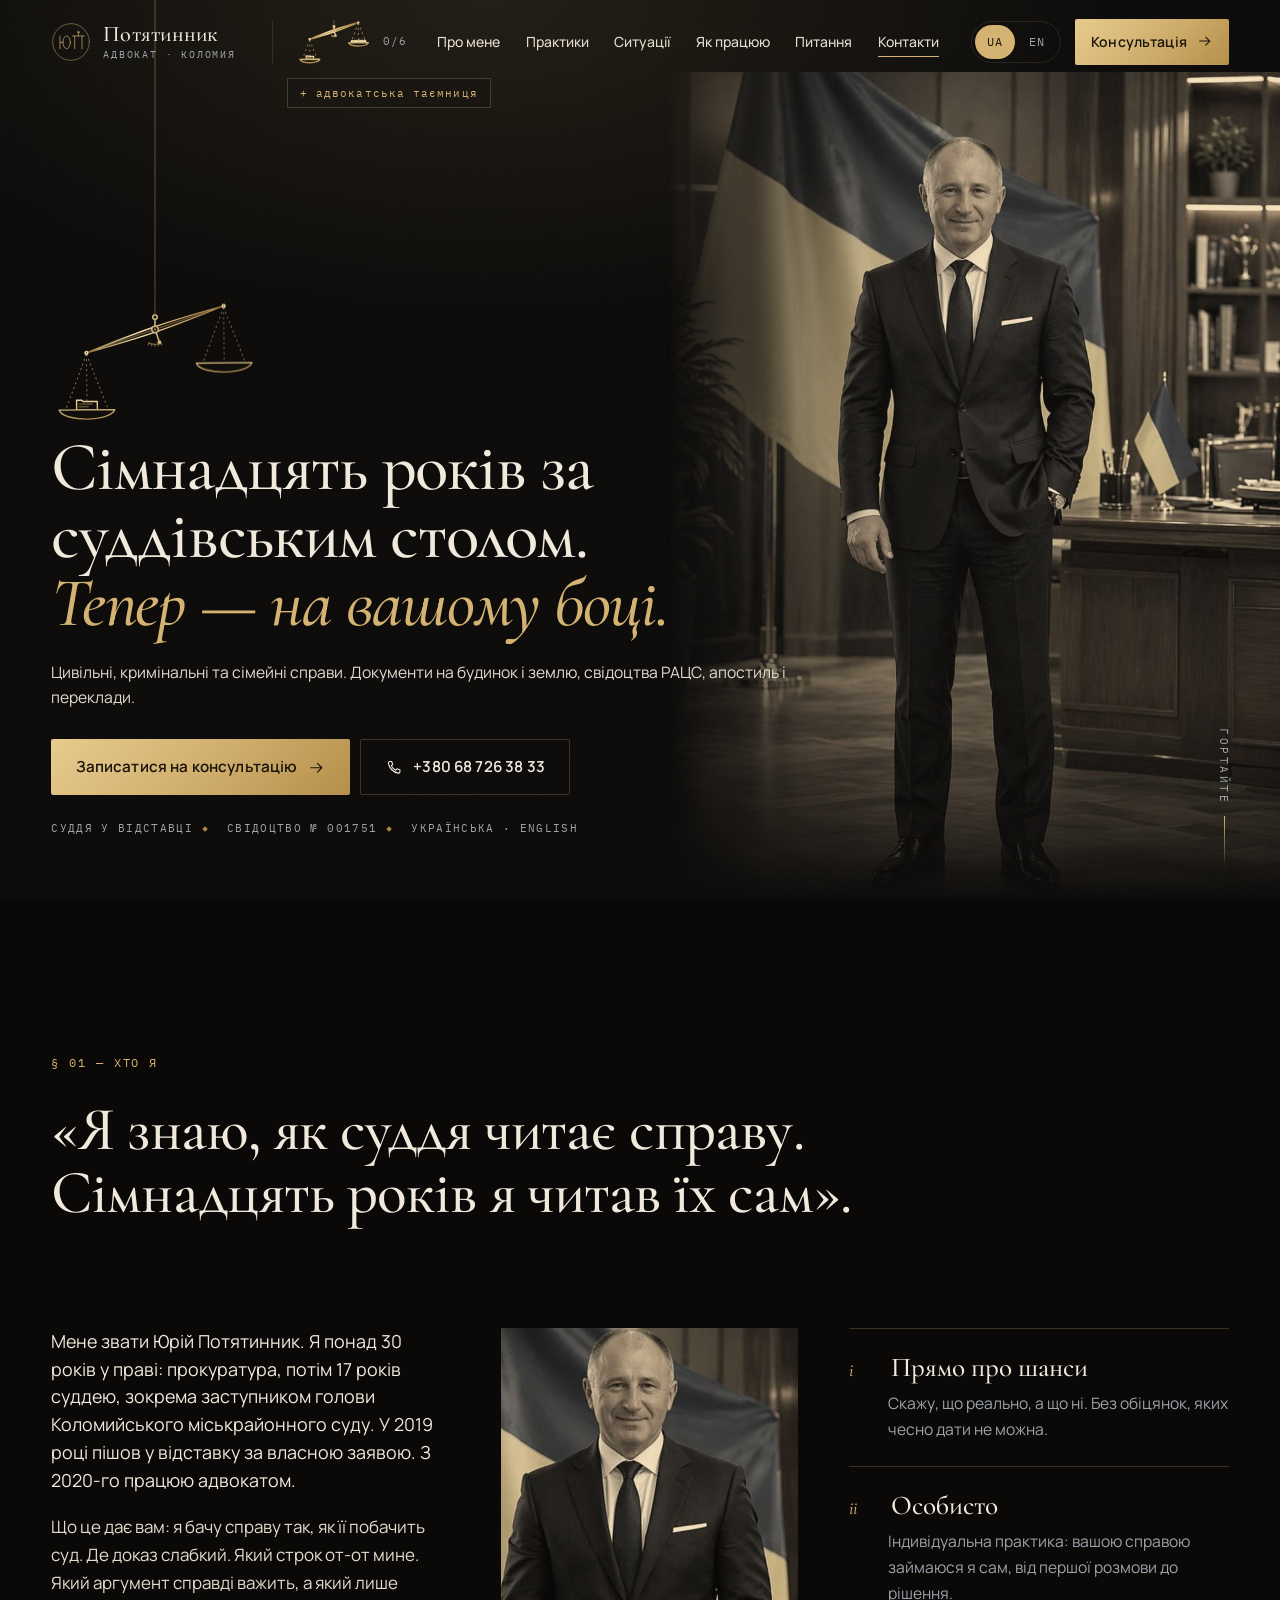
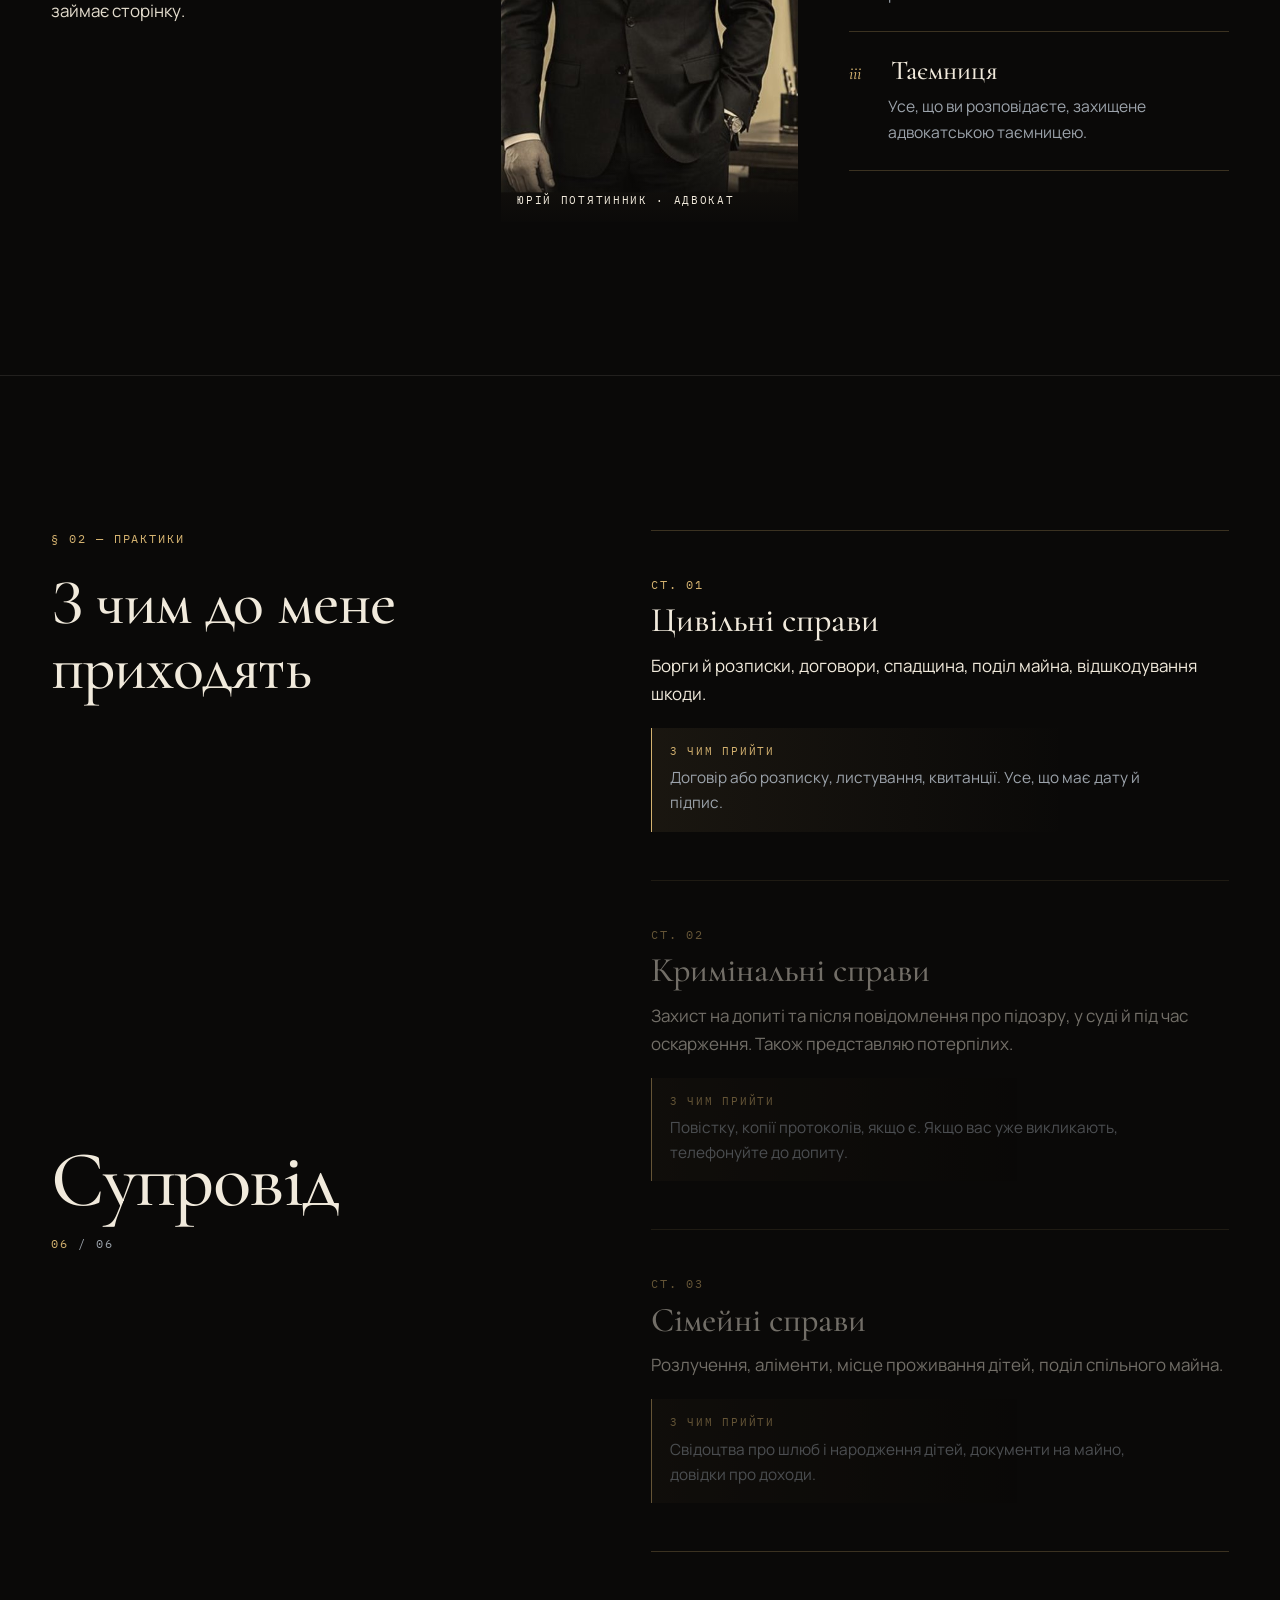
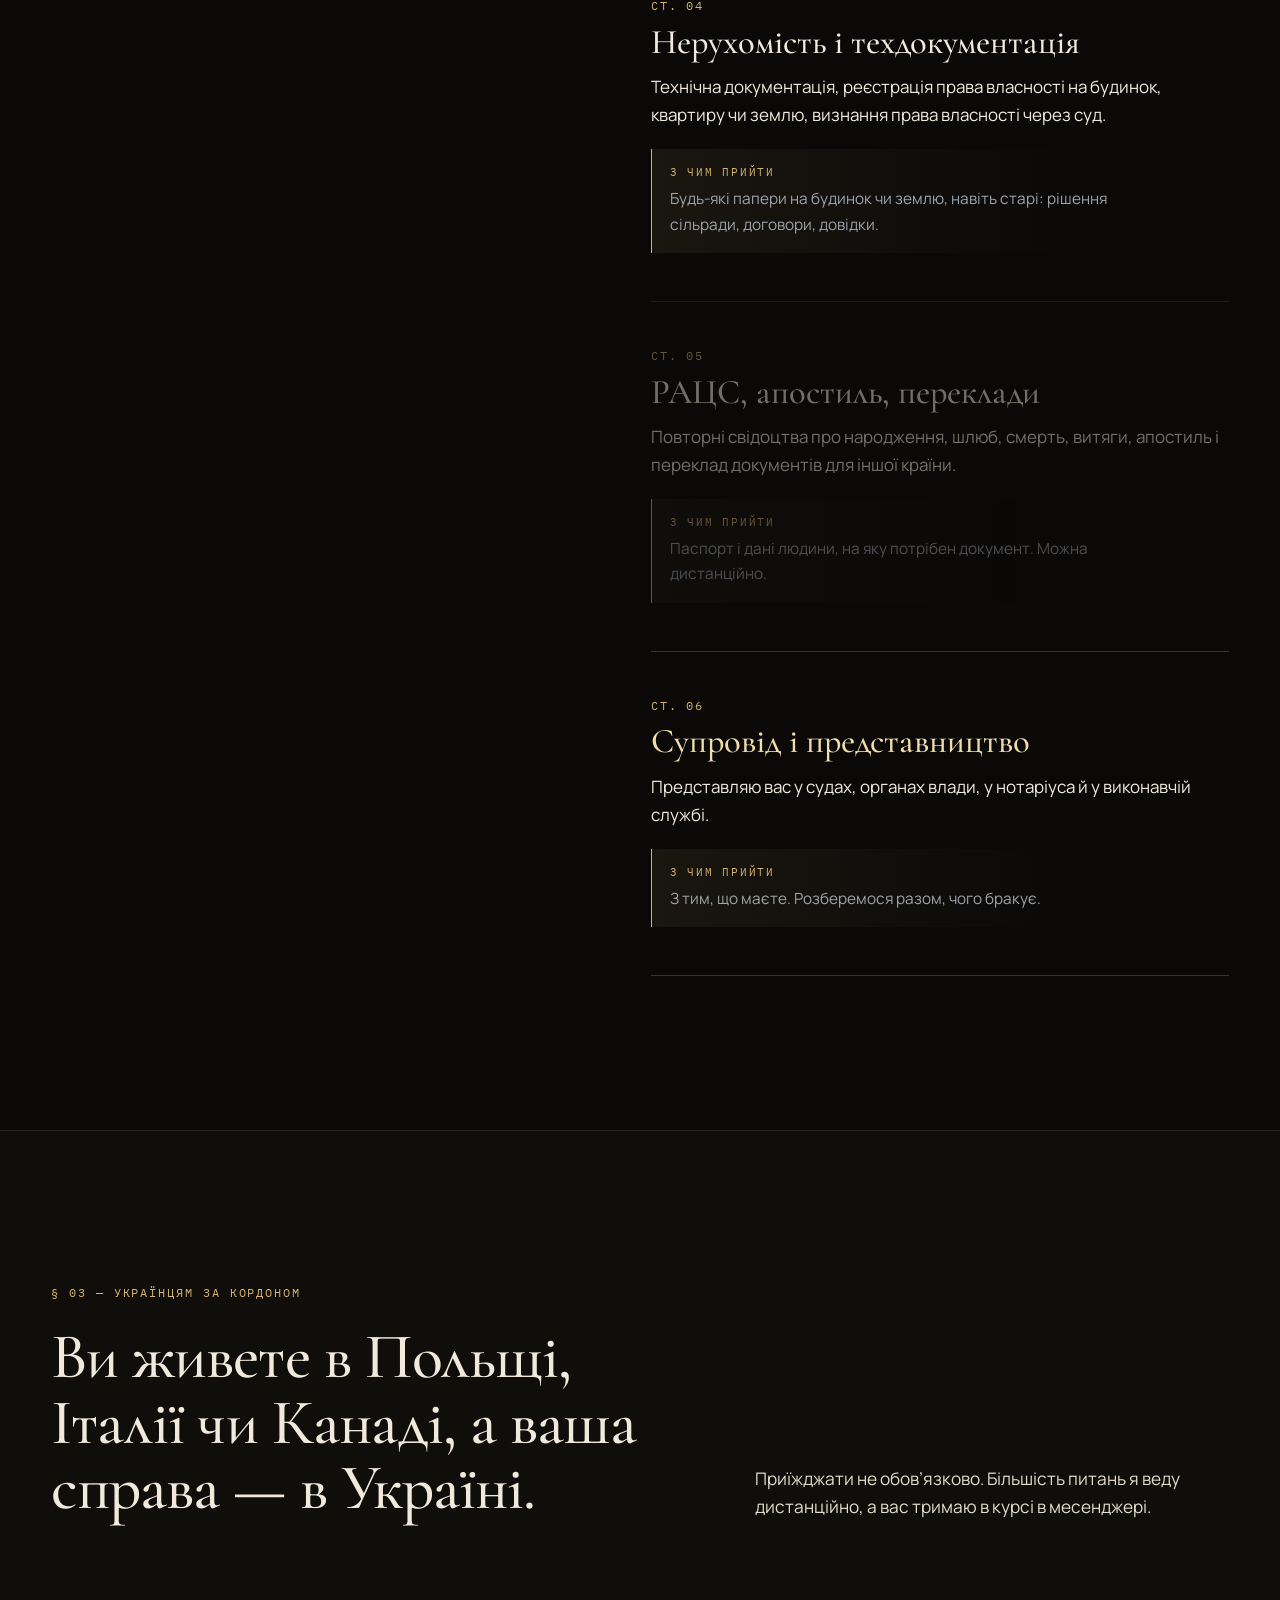
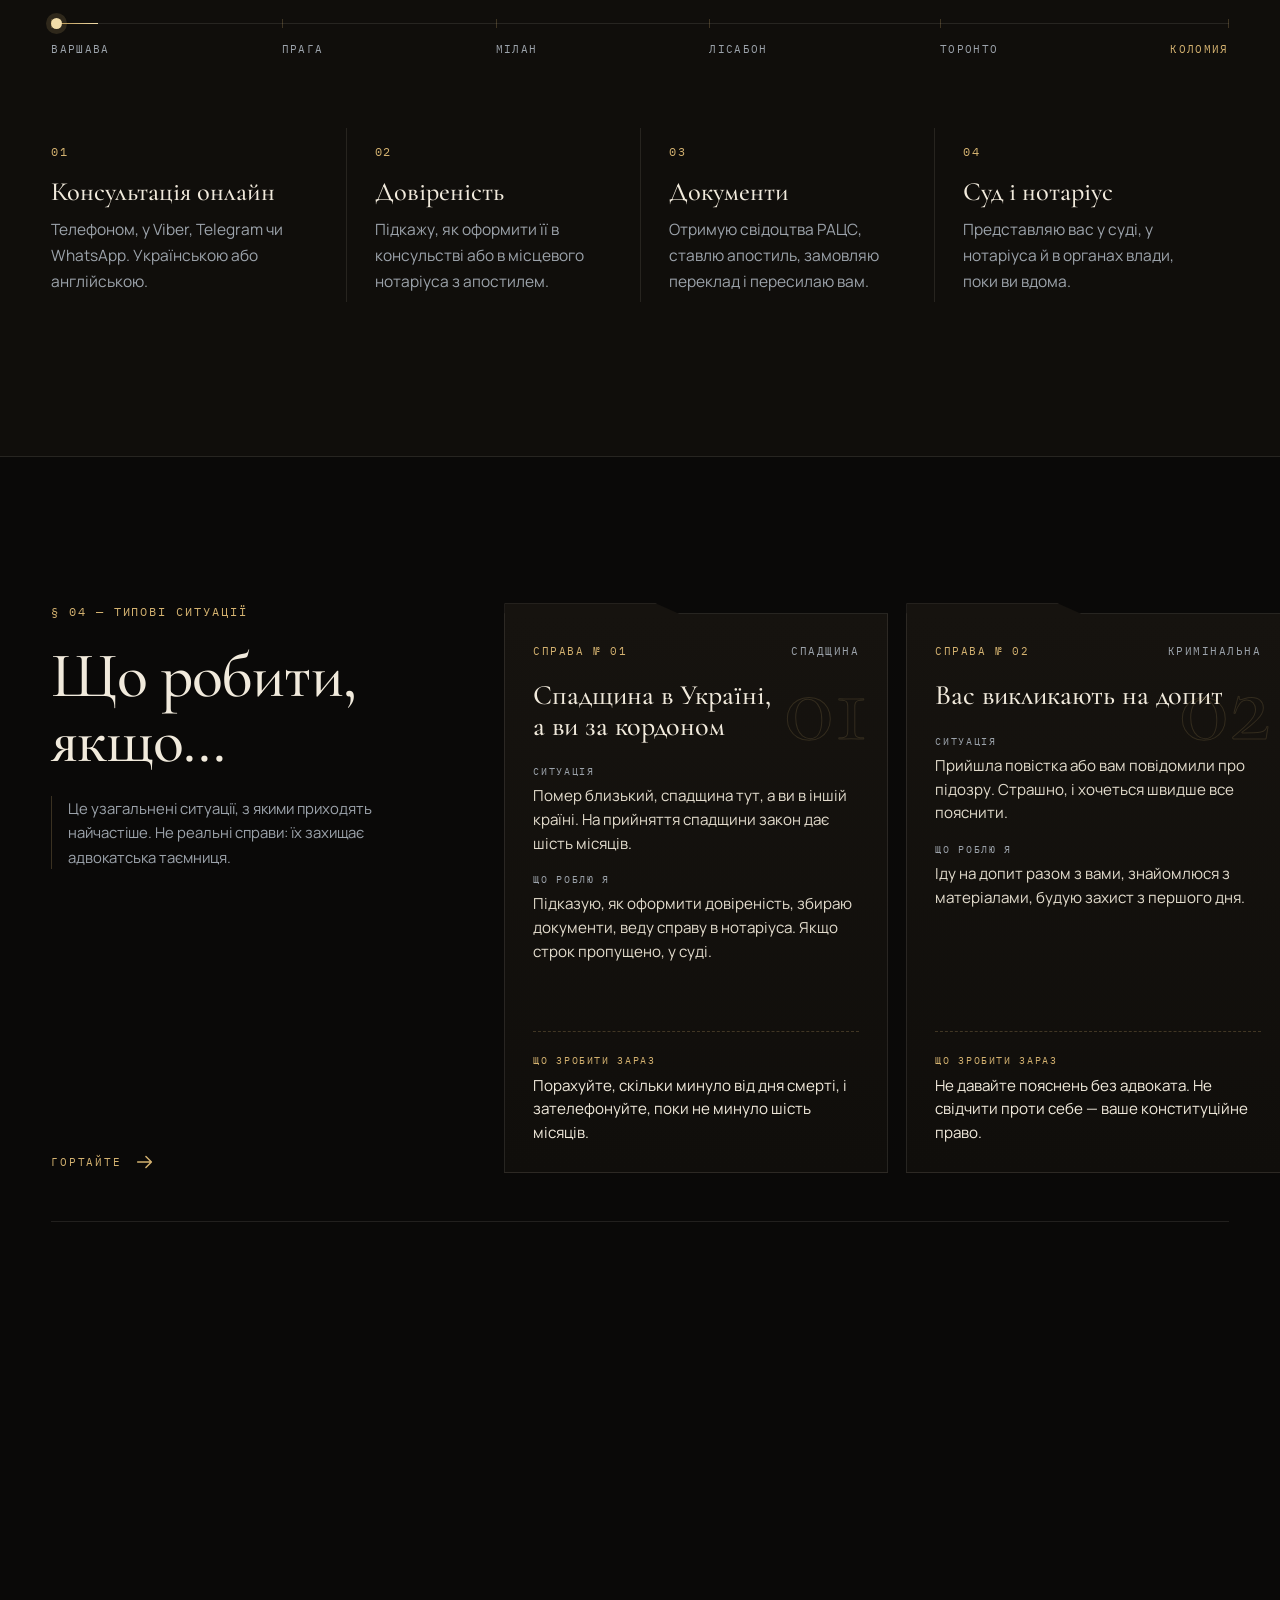
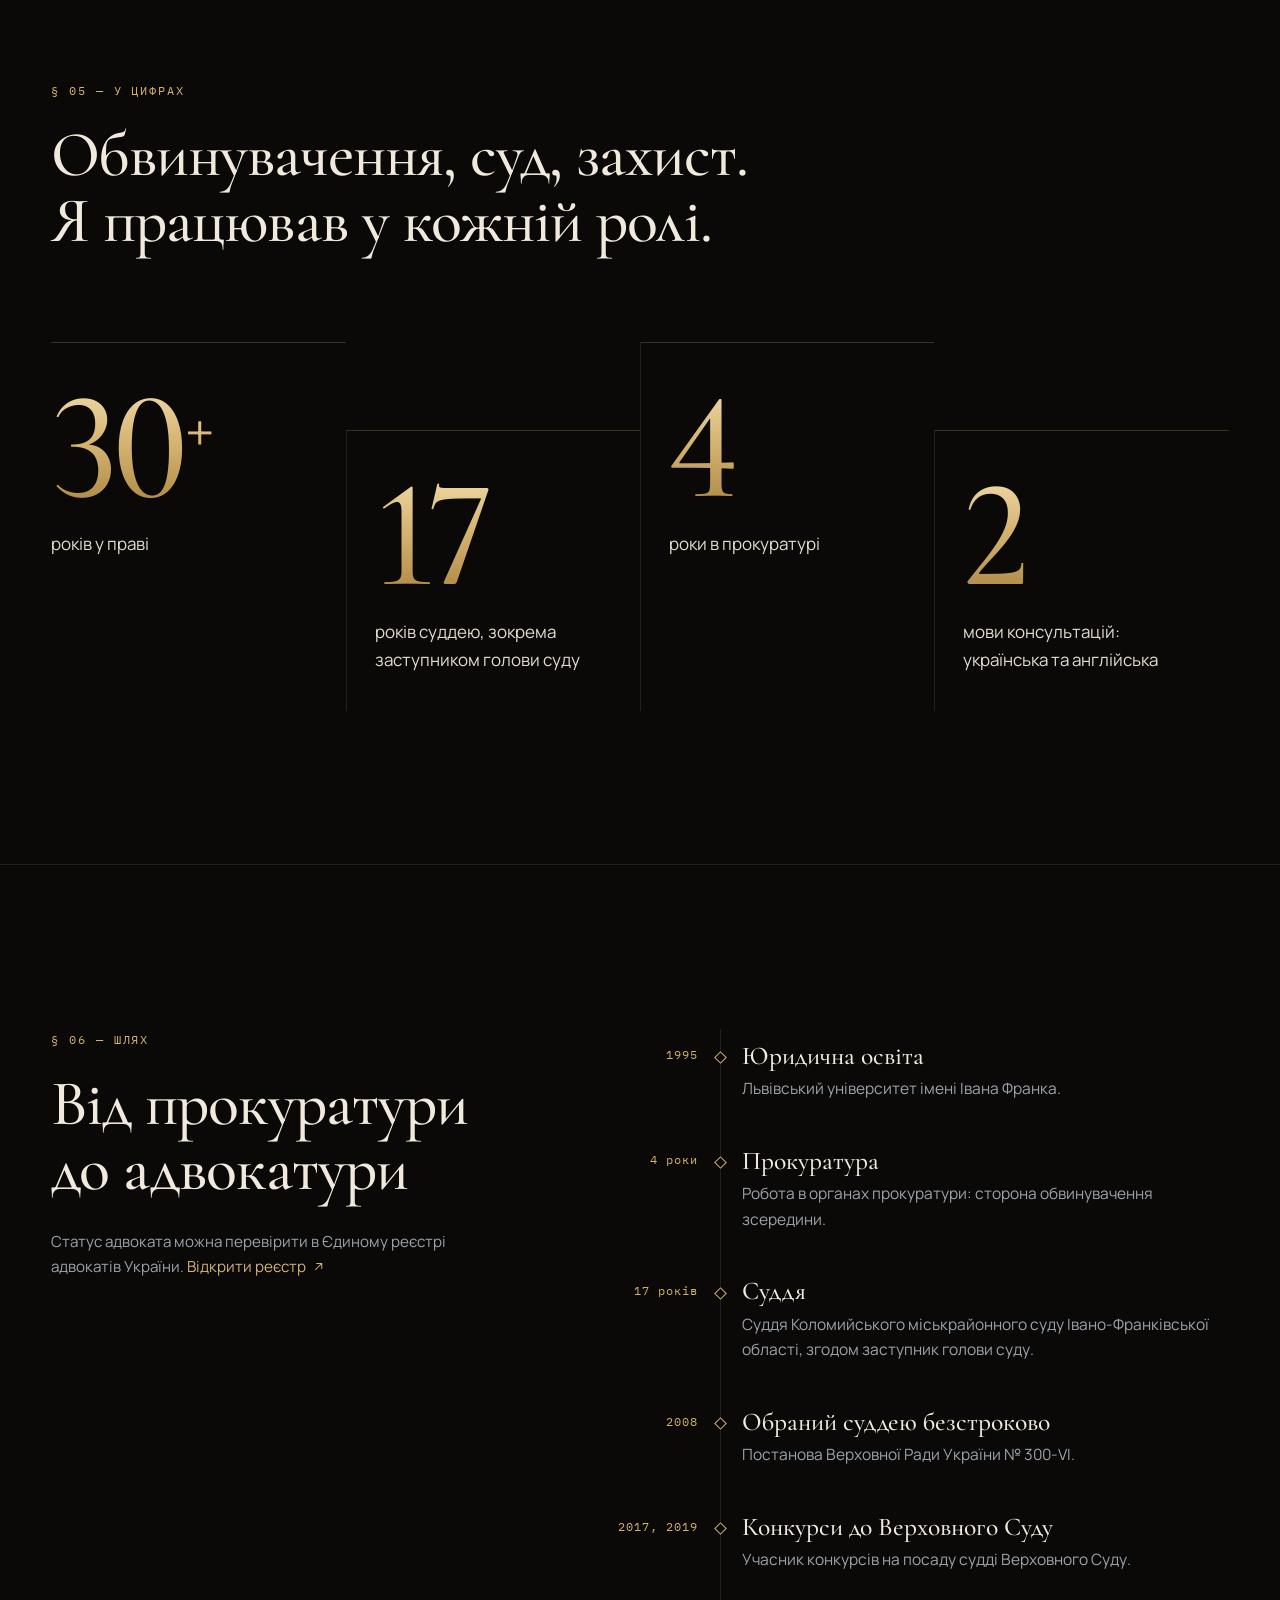
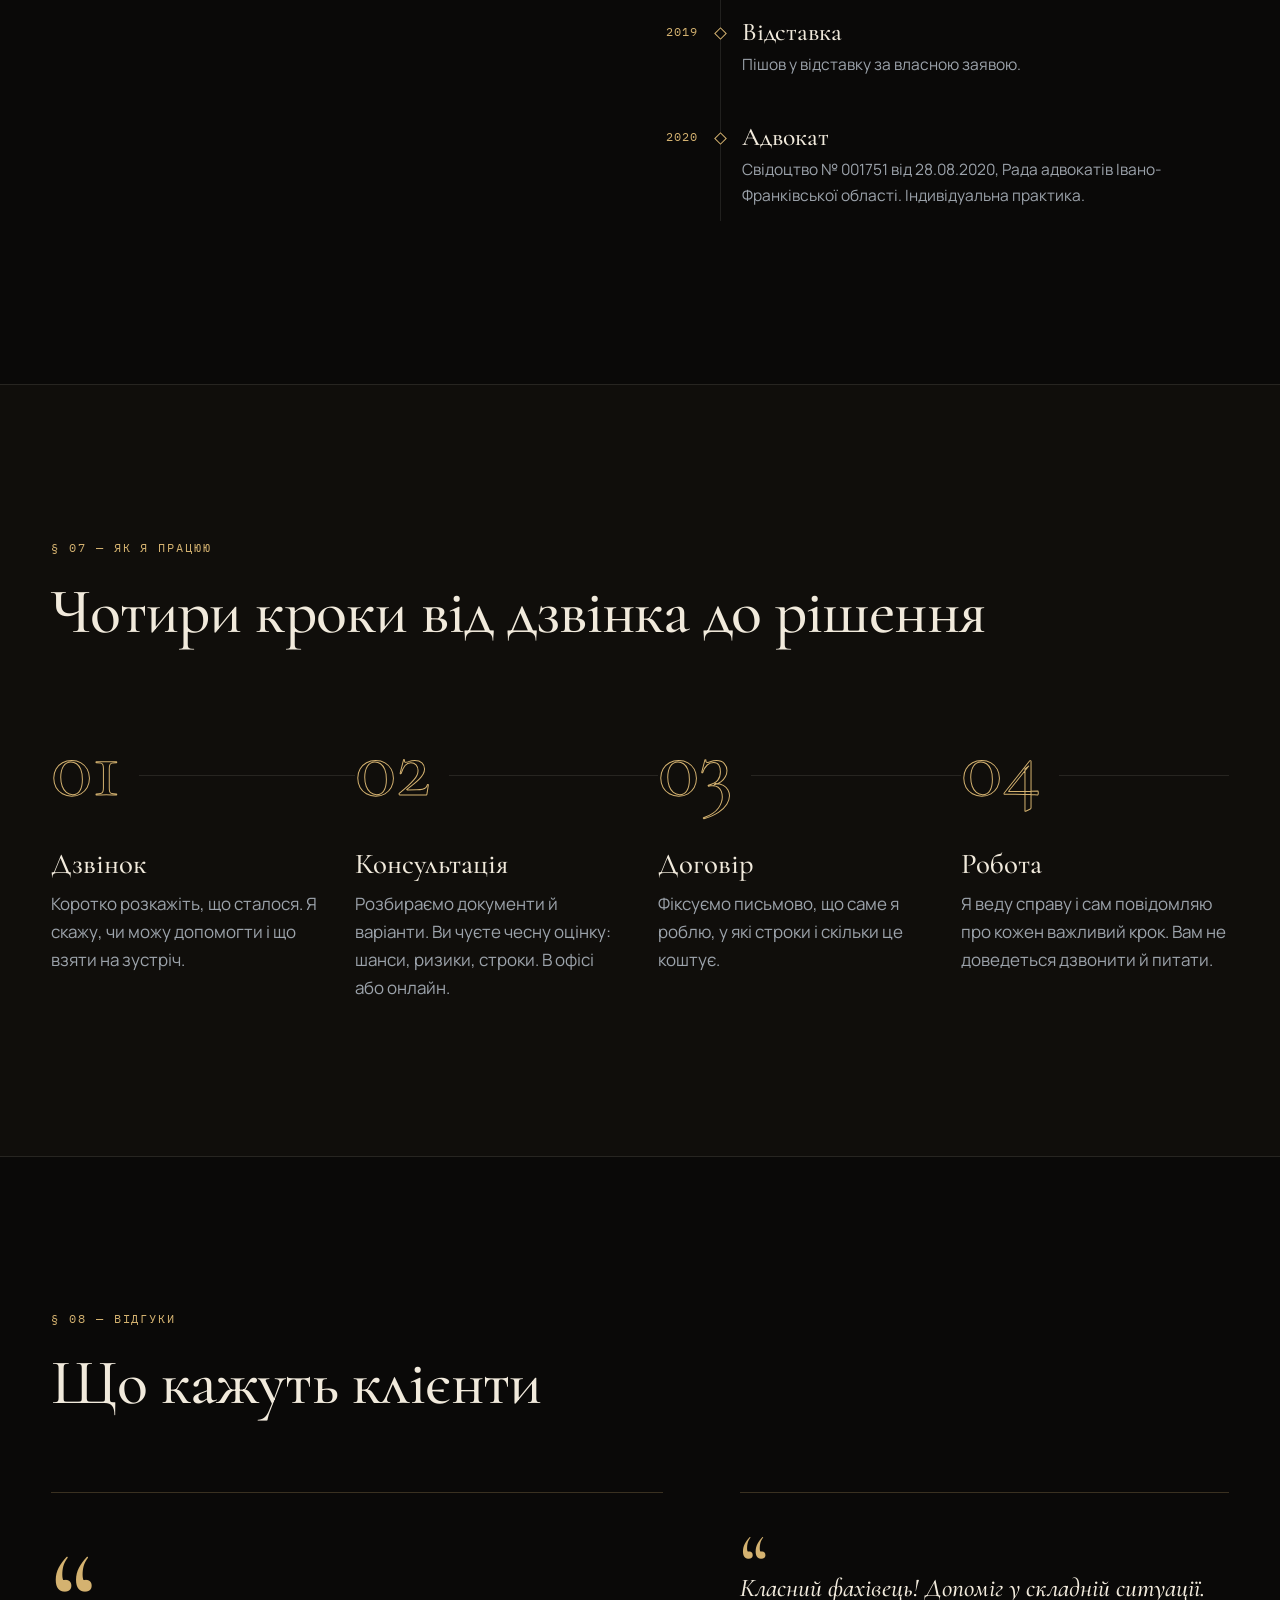
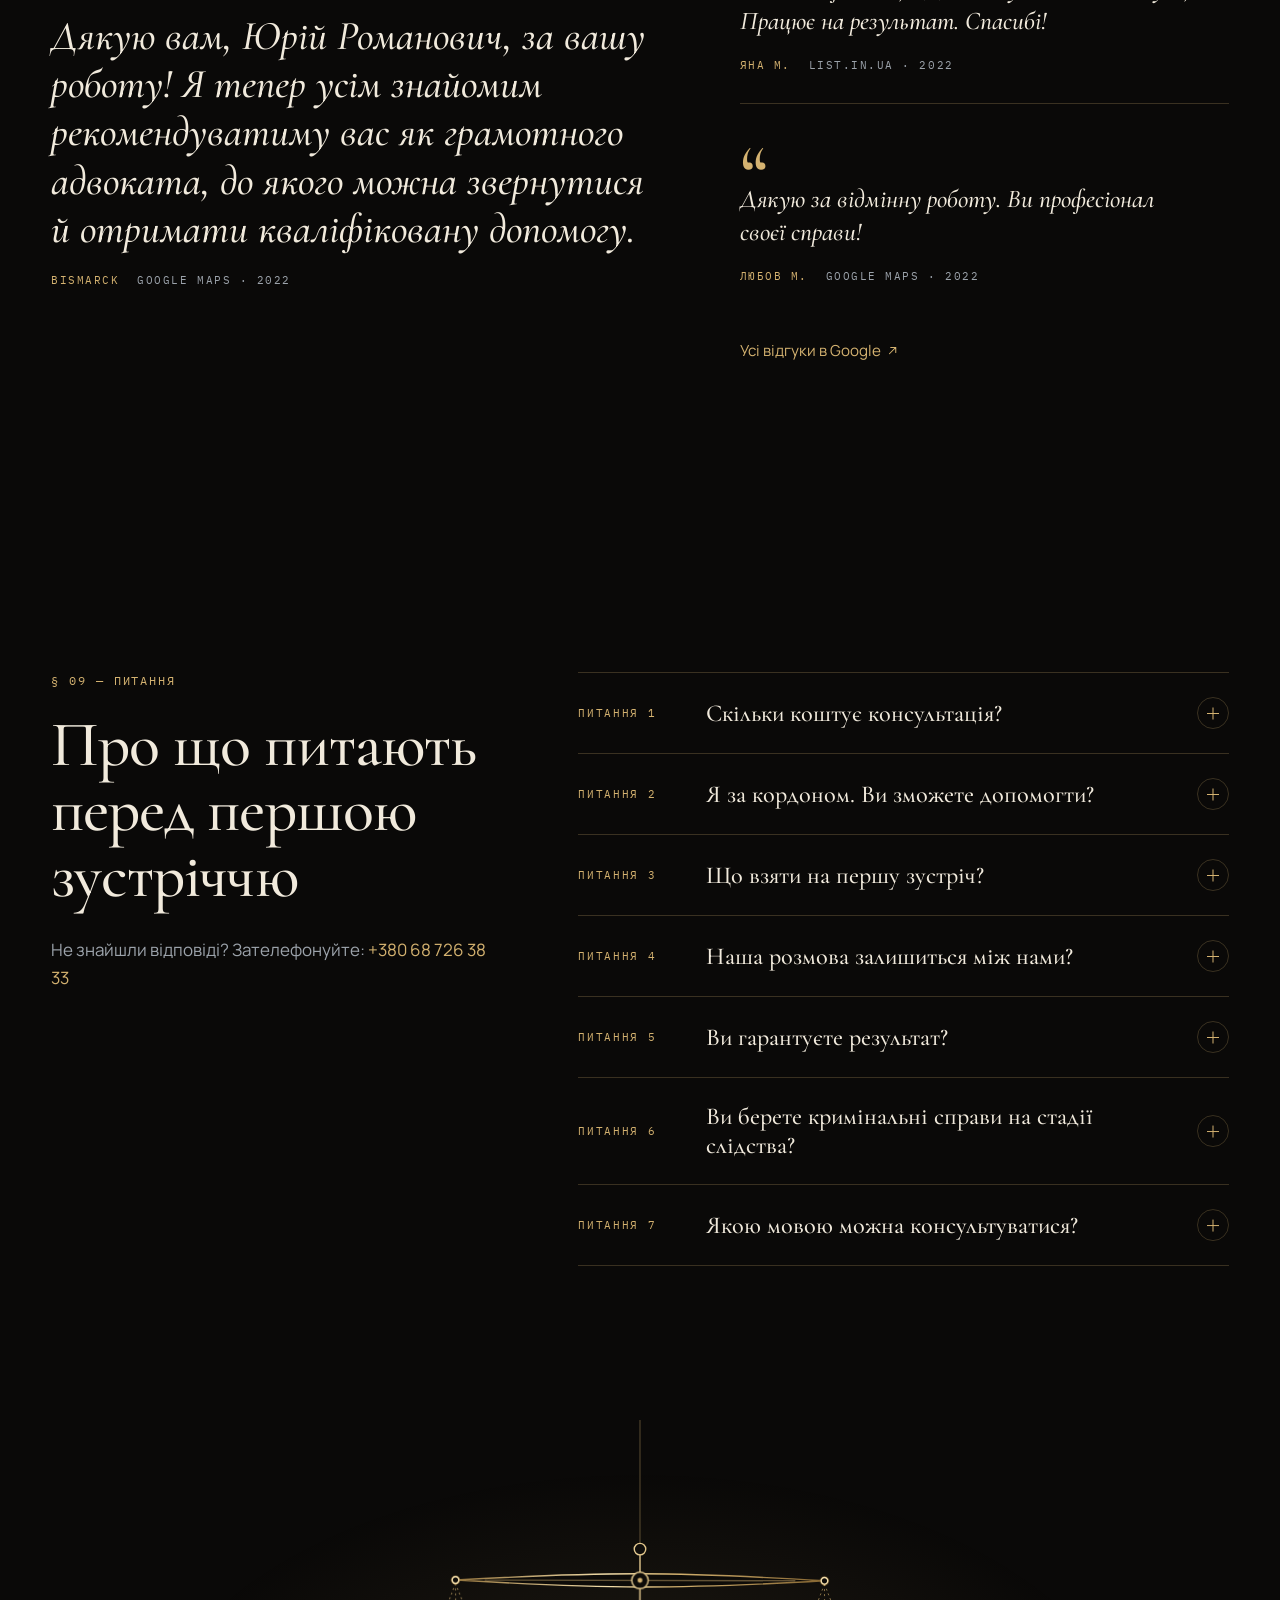
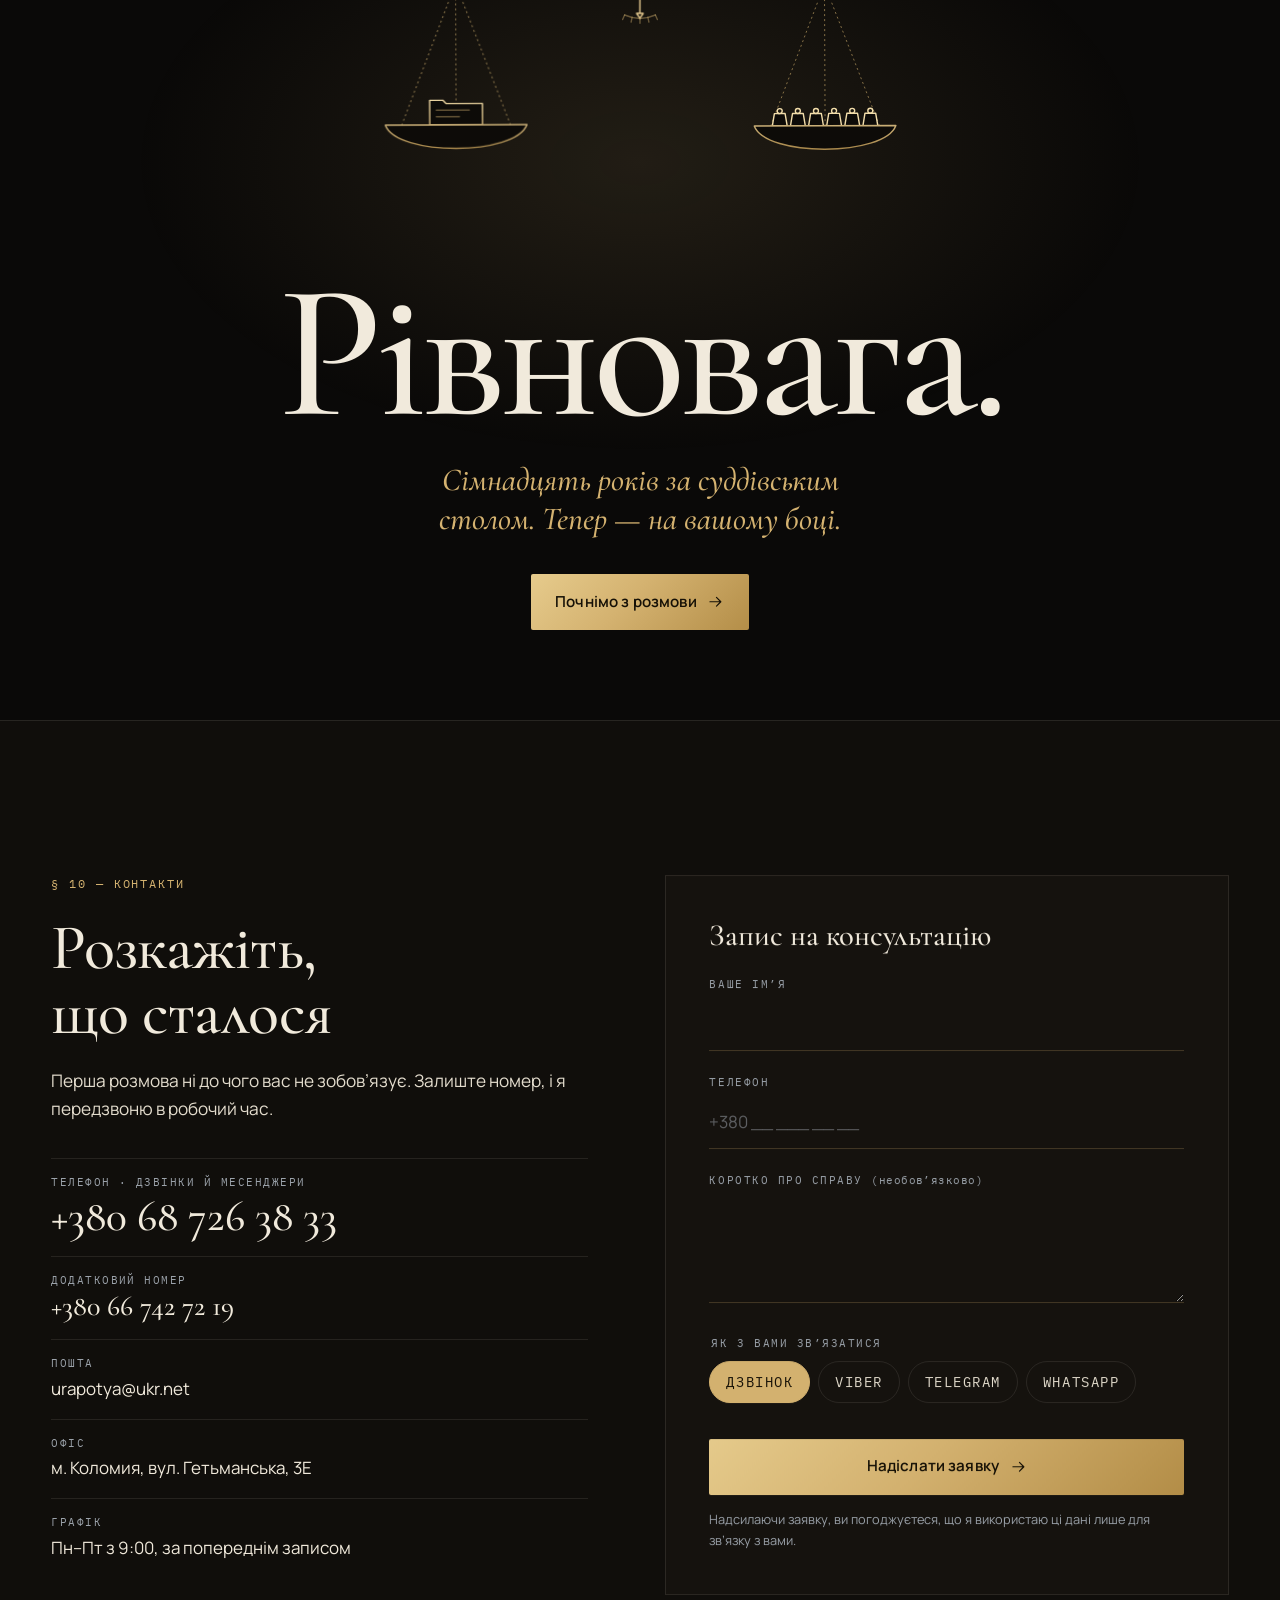
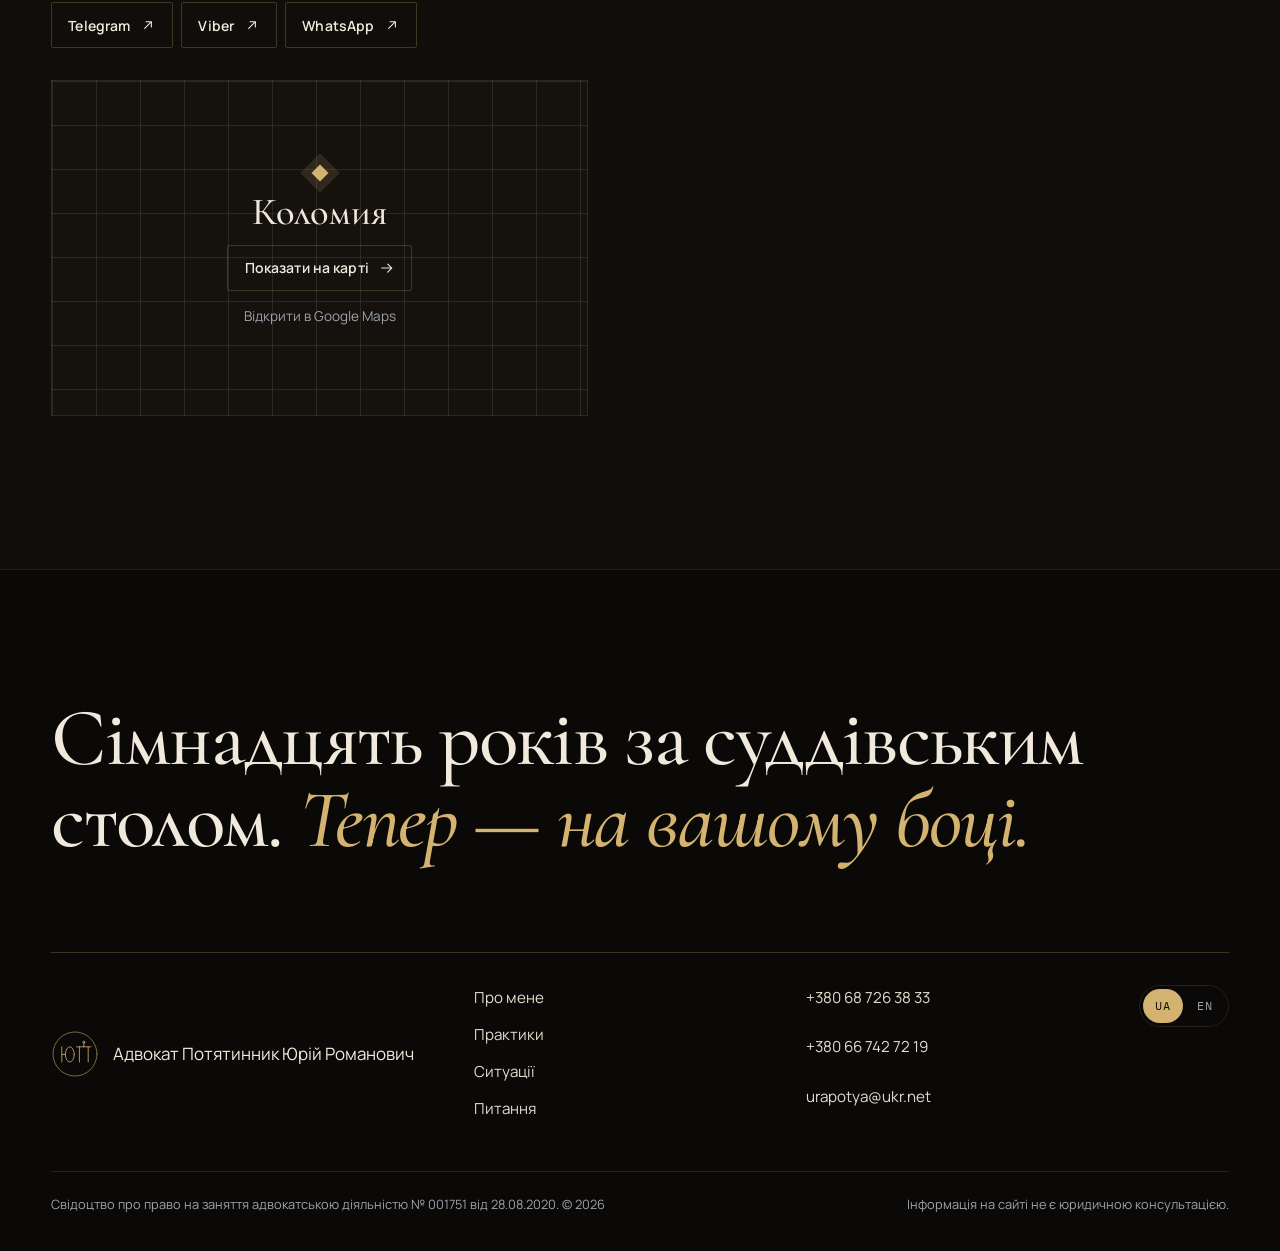
==== commit bba638bf: "Cases pin: stop the resize kill-guard from also killing the section's weight-counter trigger The .ca" ====
--- a/index.html
+++ b/index.html
@@ -639,7 +639,7 @@
 <script src="assets/vendor/split-type.min.js" defer></script>
 <script src="assets/i18n/i18n.js?v=4" defer></script>
 <script src="assets/js/scales.js?v=2" defer></script>
-<script src="assets/js/motion.js?v=5" defer></script>
+<script src="assets/js/motion.js?v=6" defer></script>
 <script src="assets/js/main.js?v=2" defer></script>
 </body>
 </html>
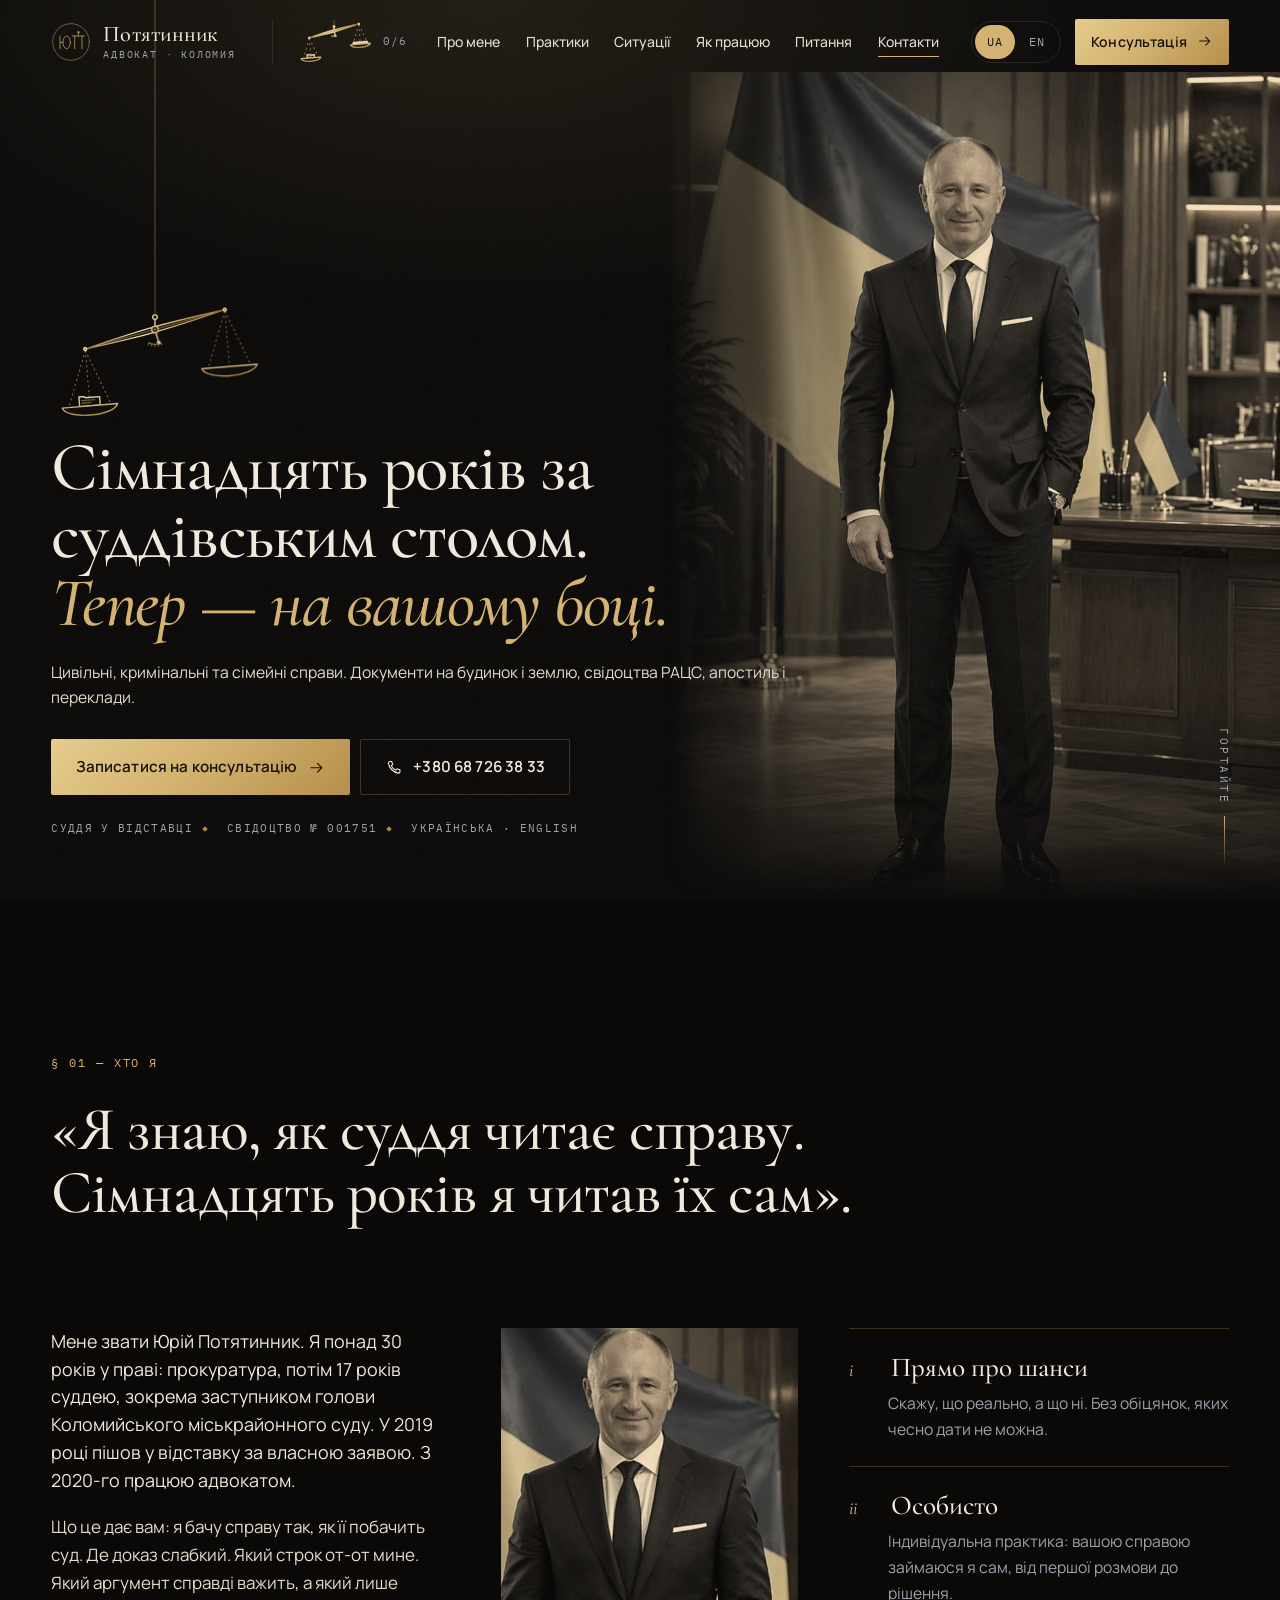
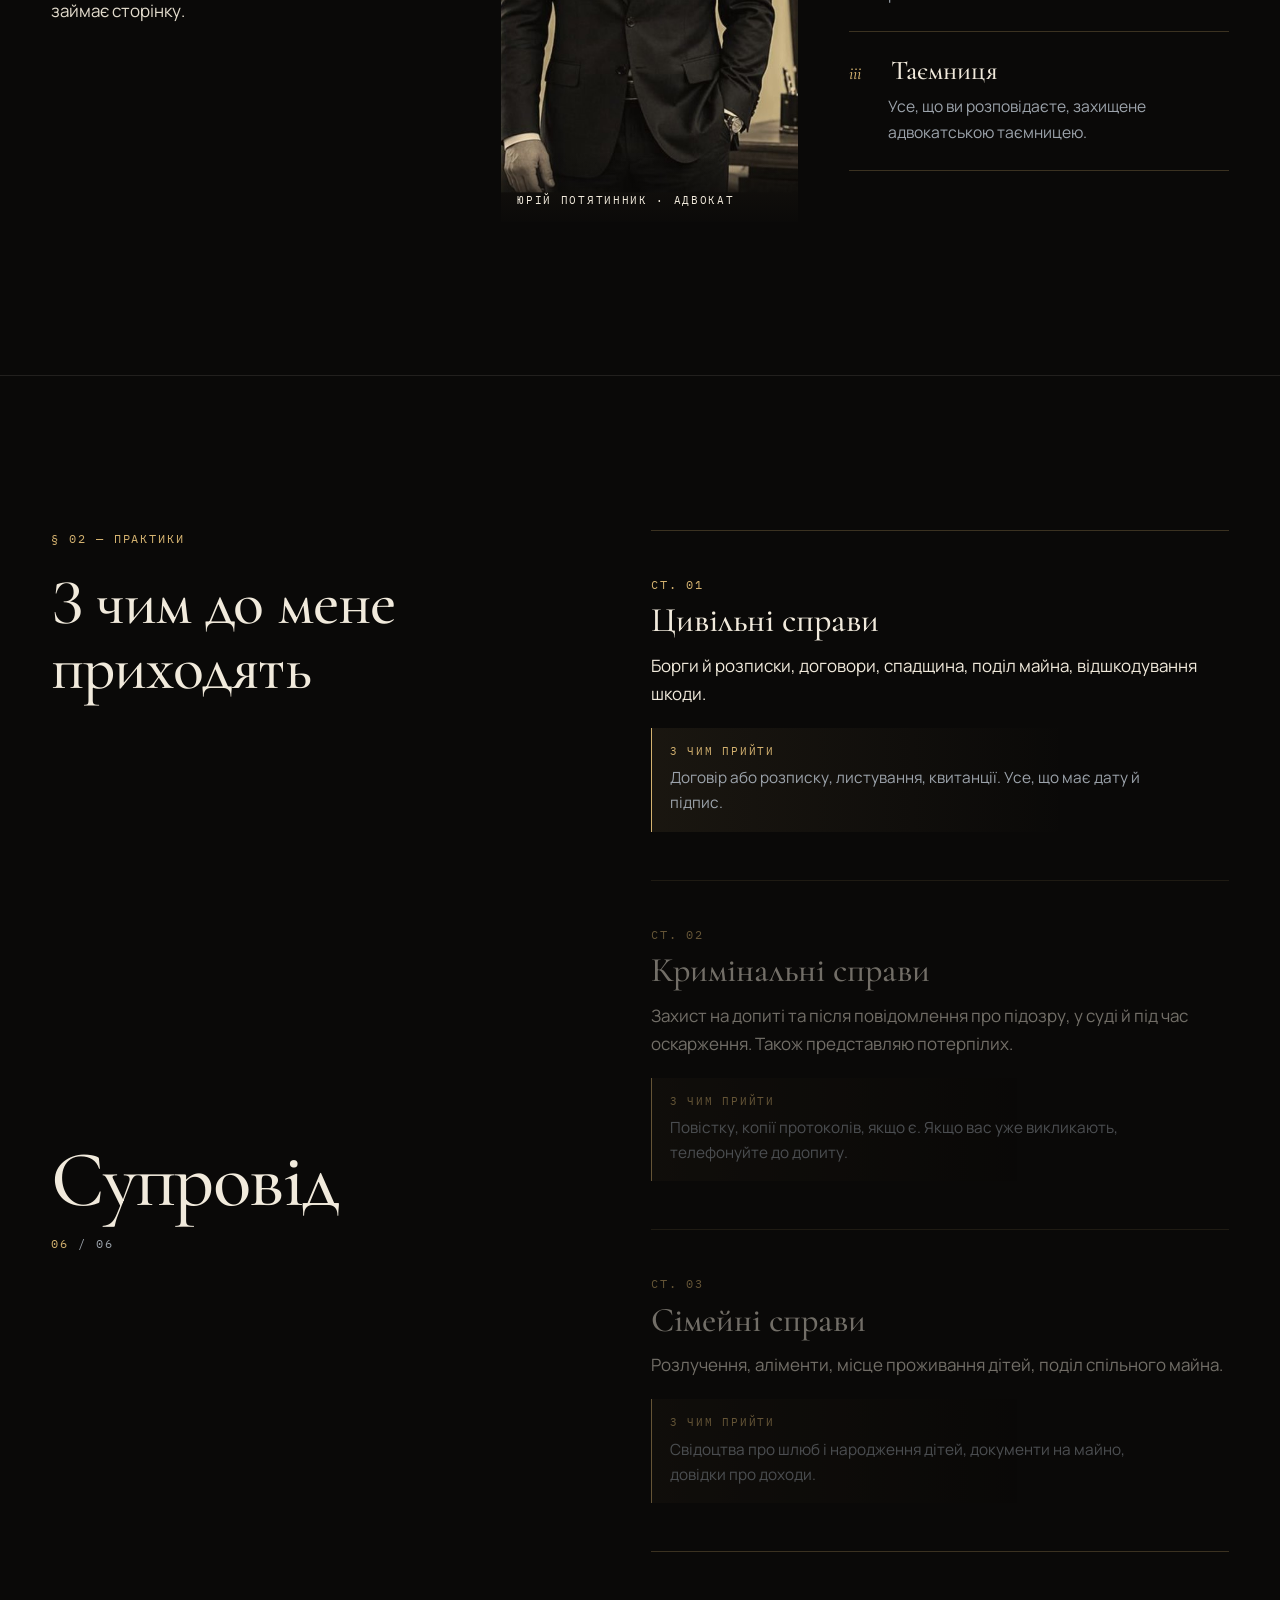
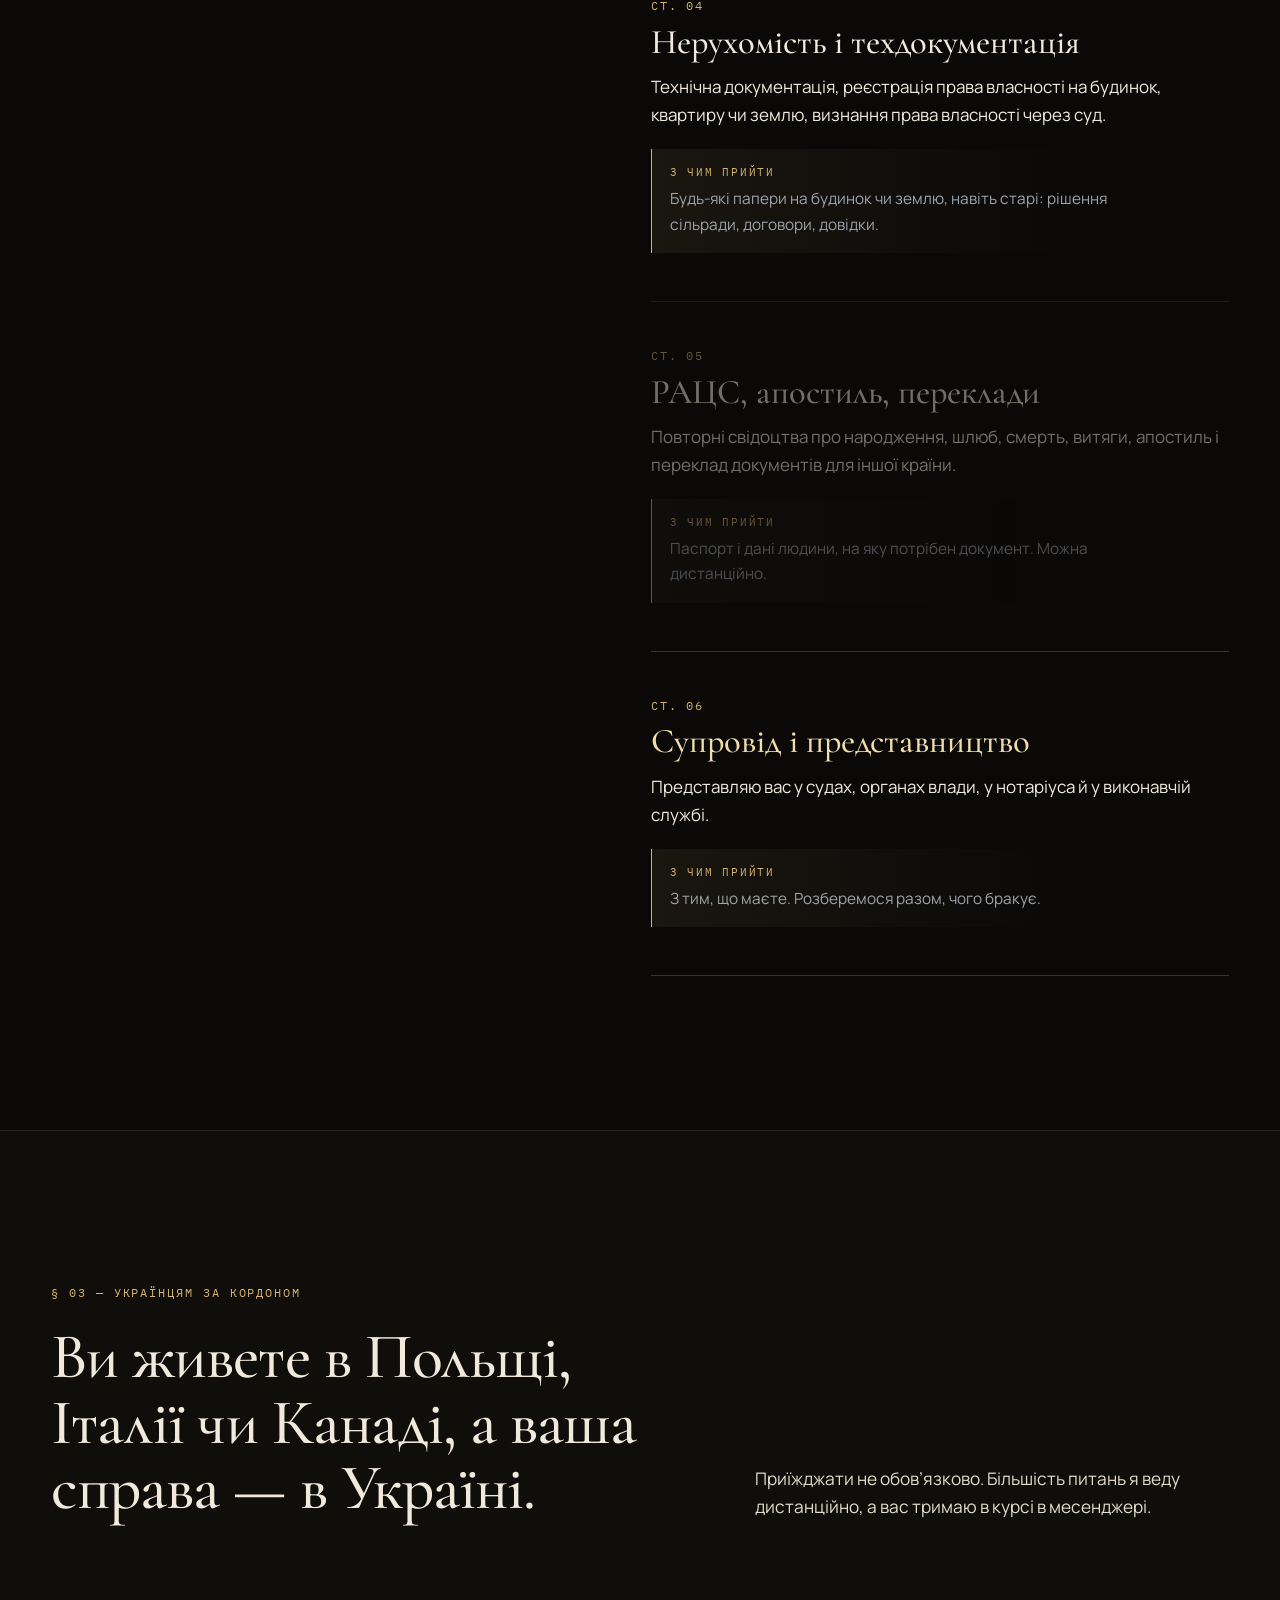
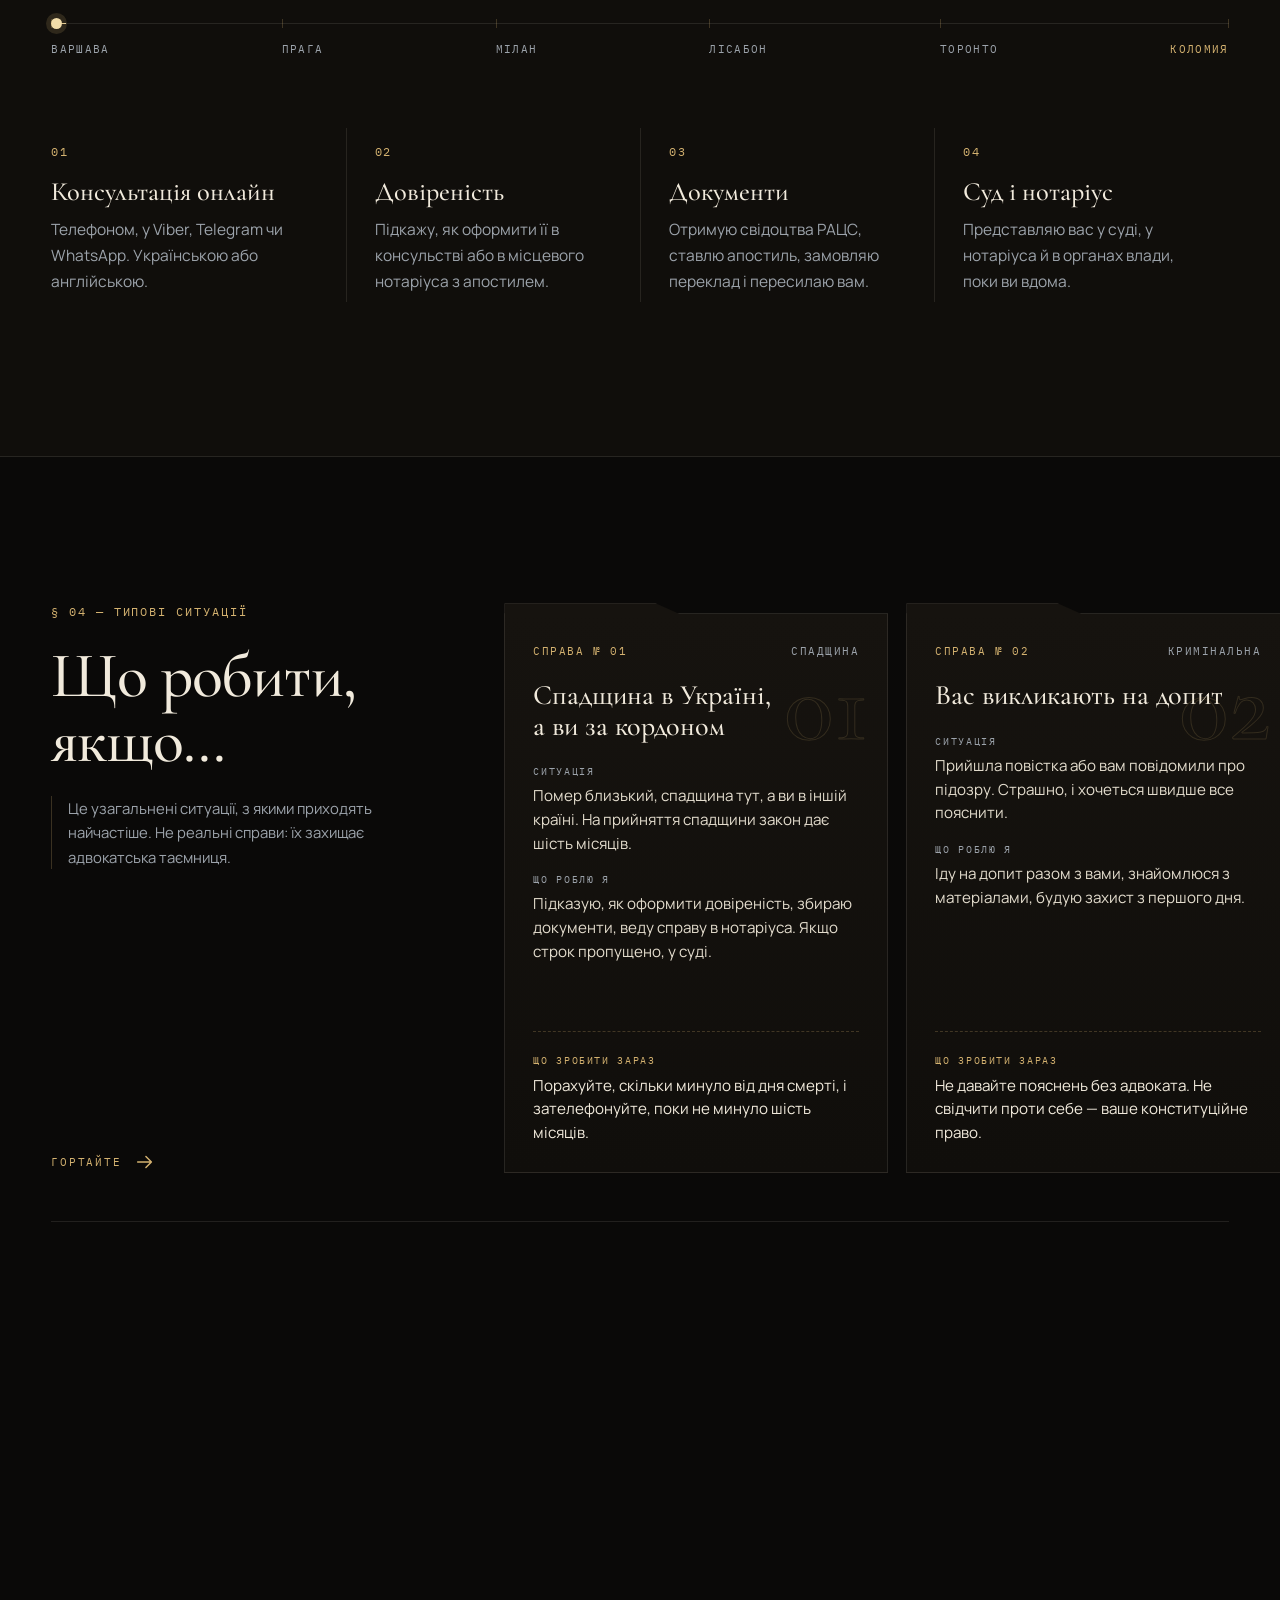
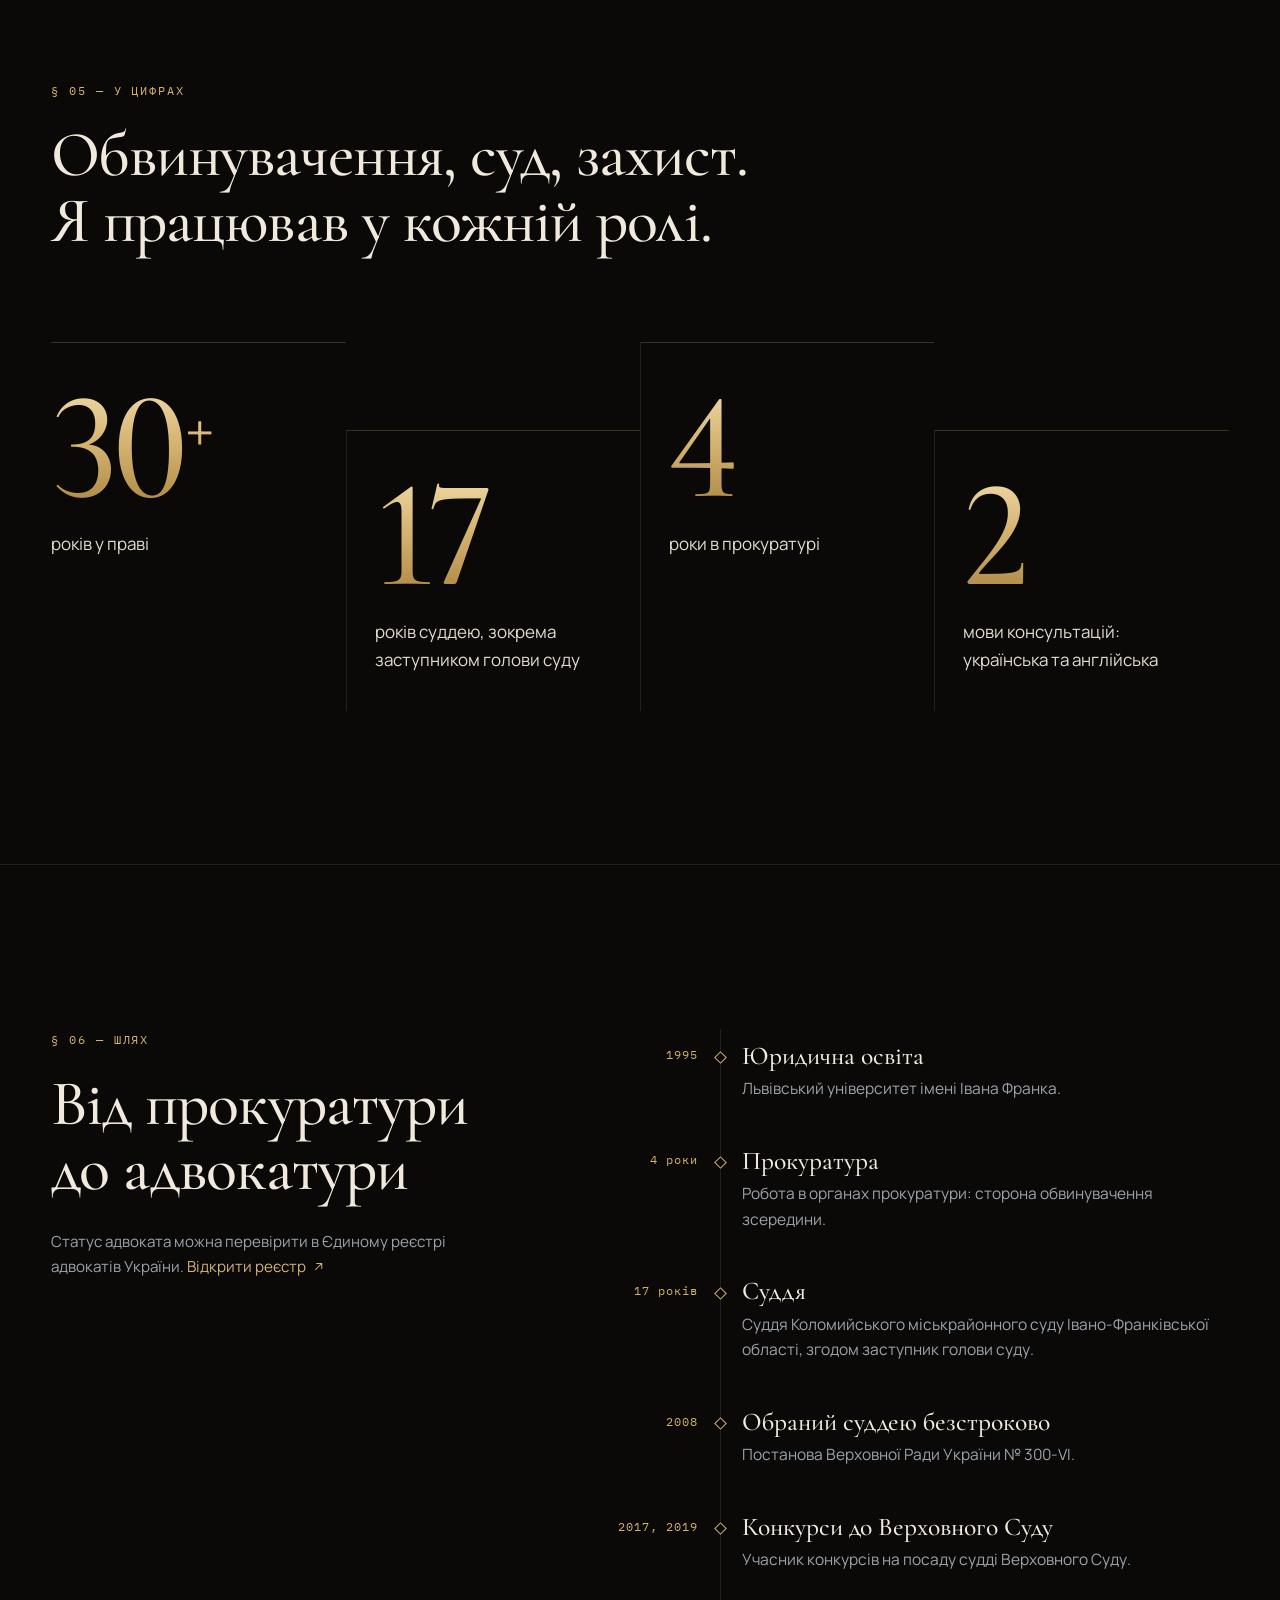
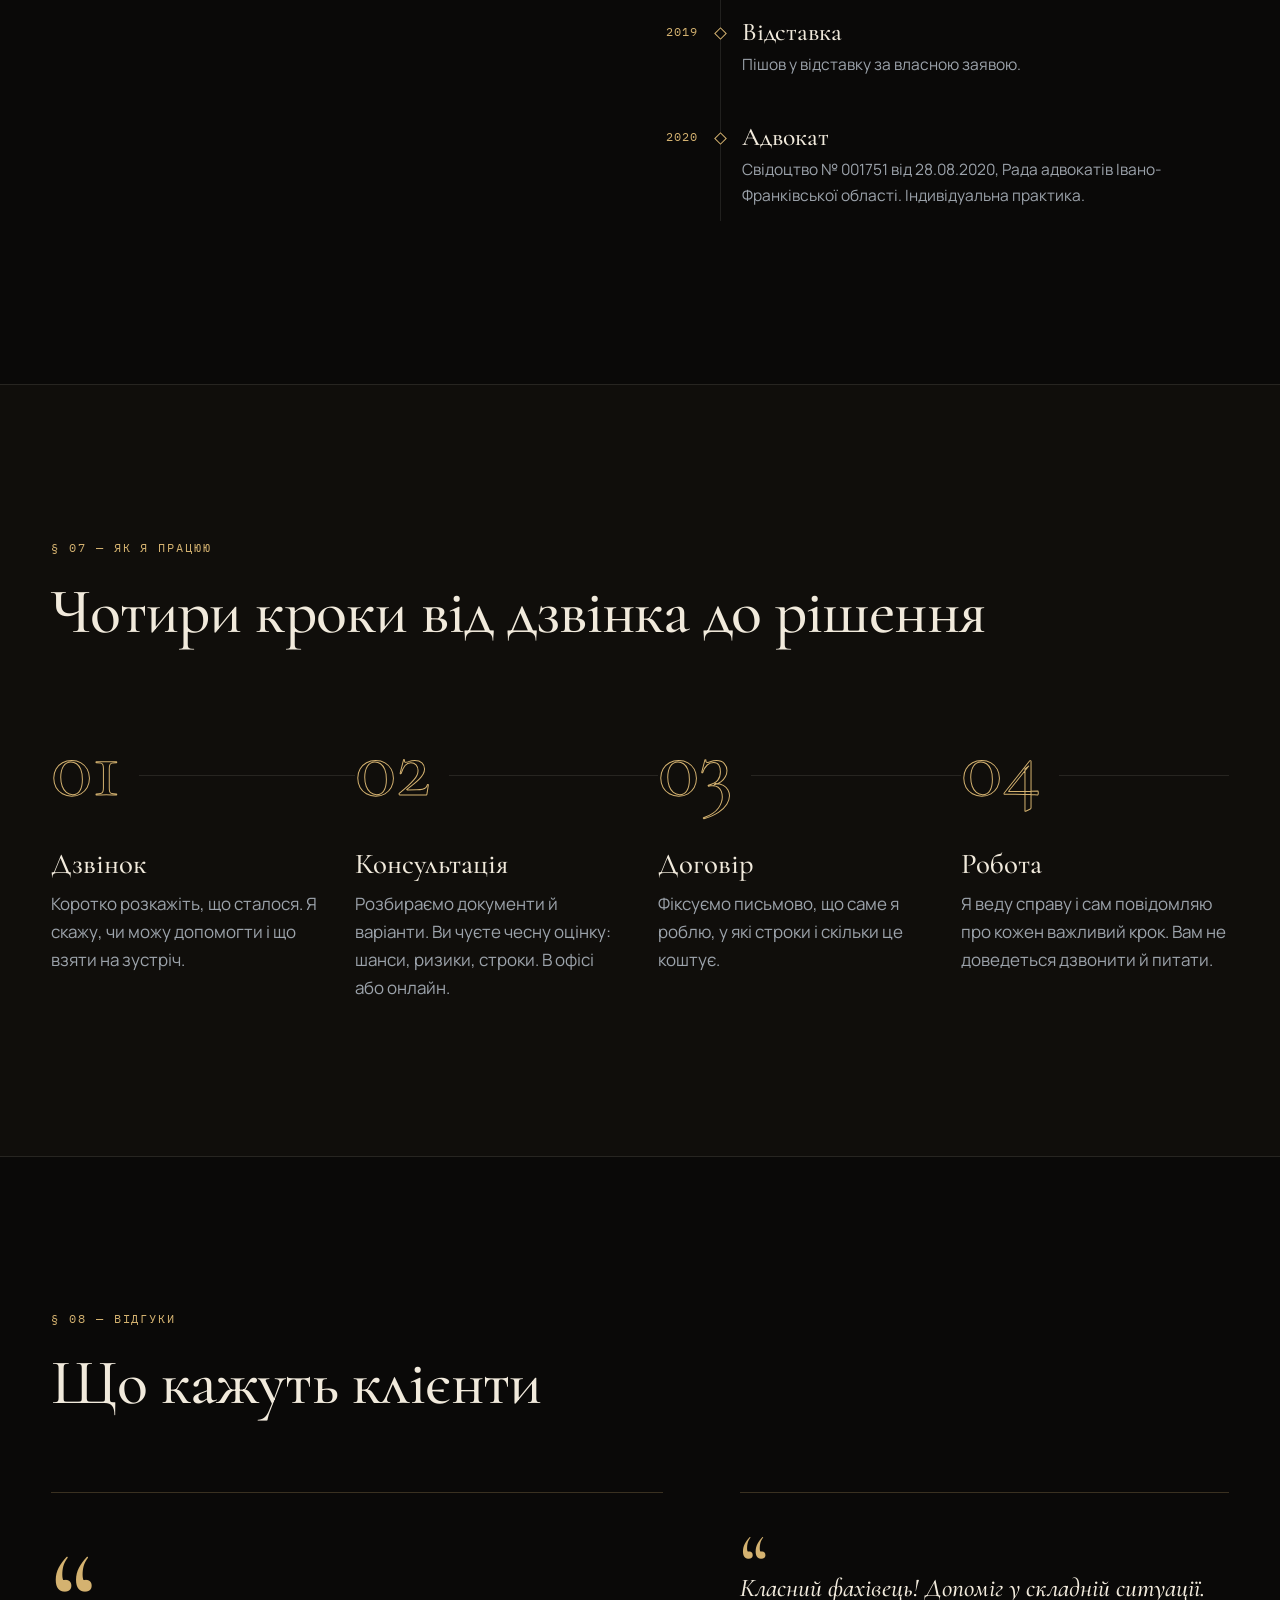
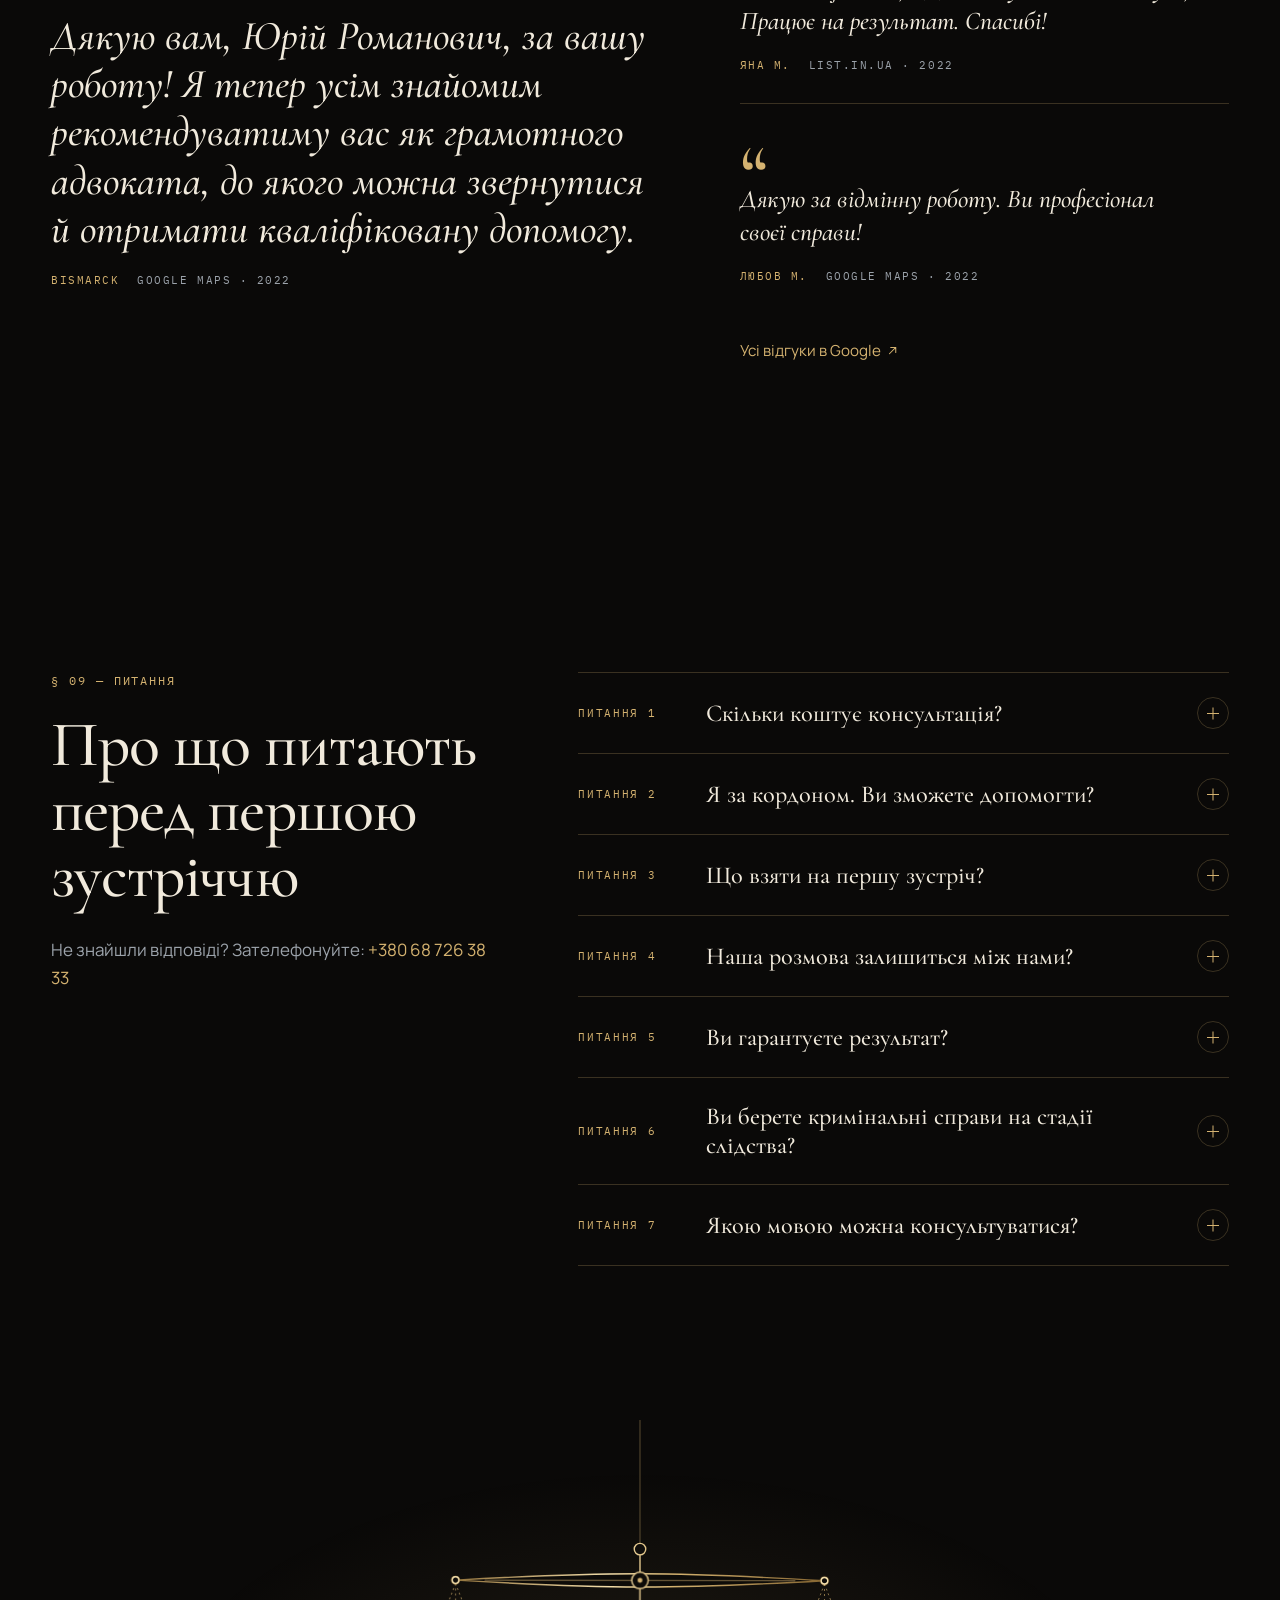
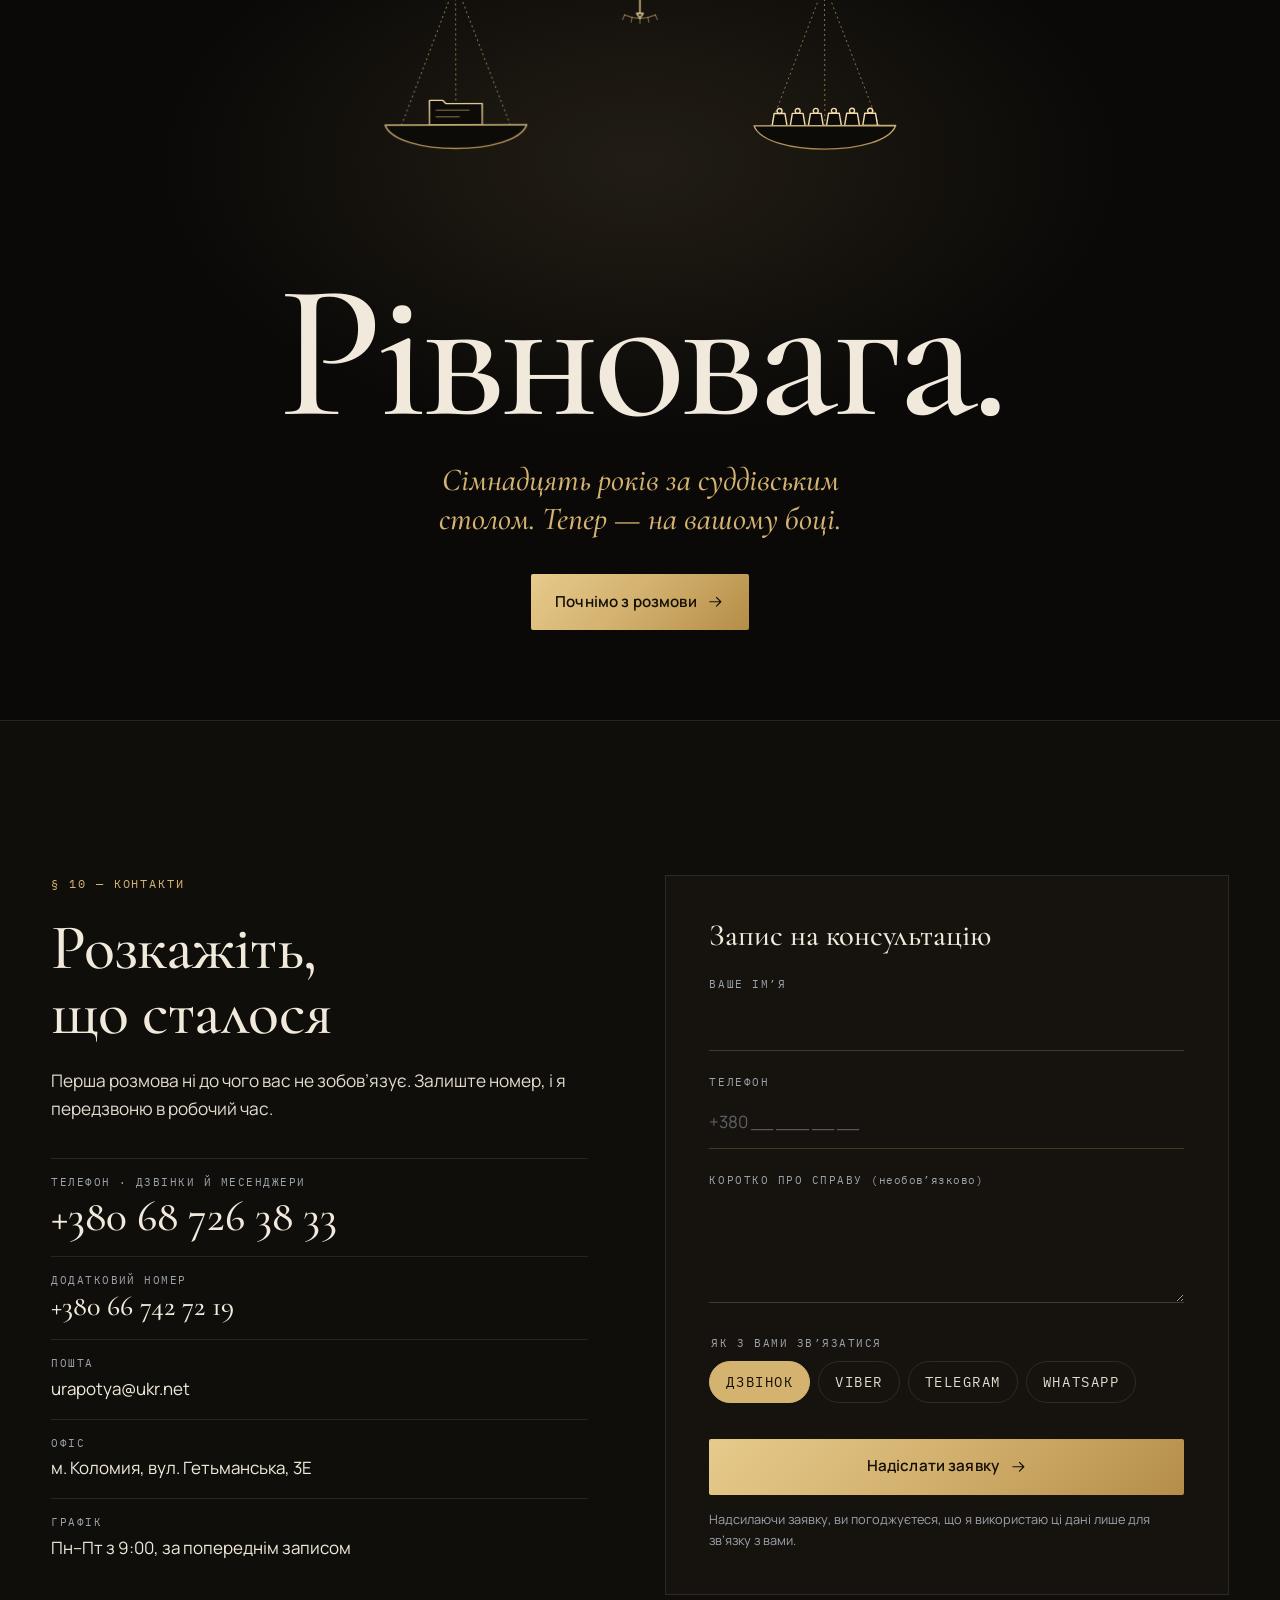
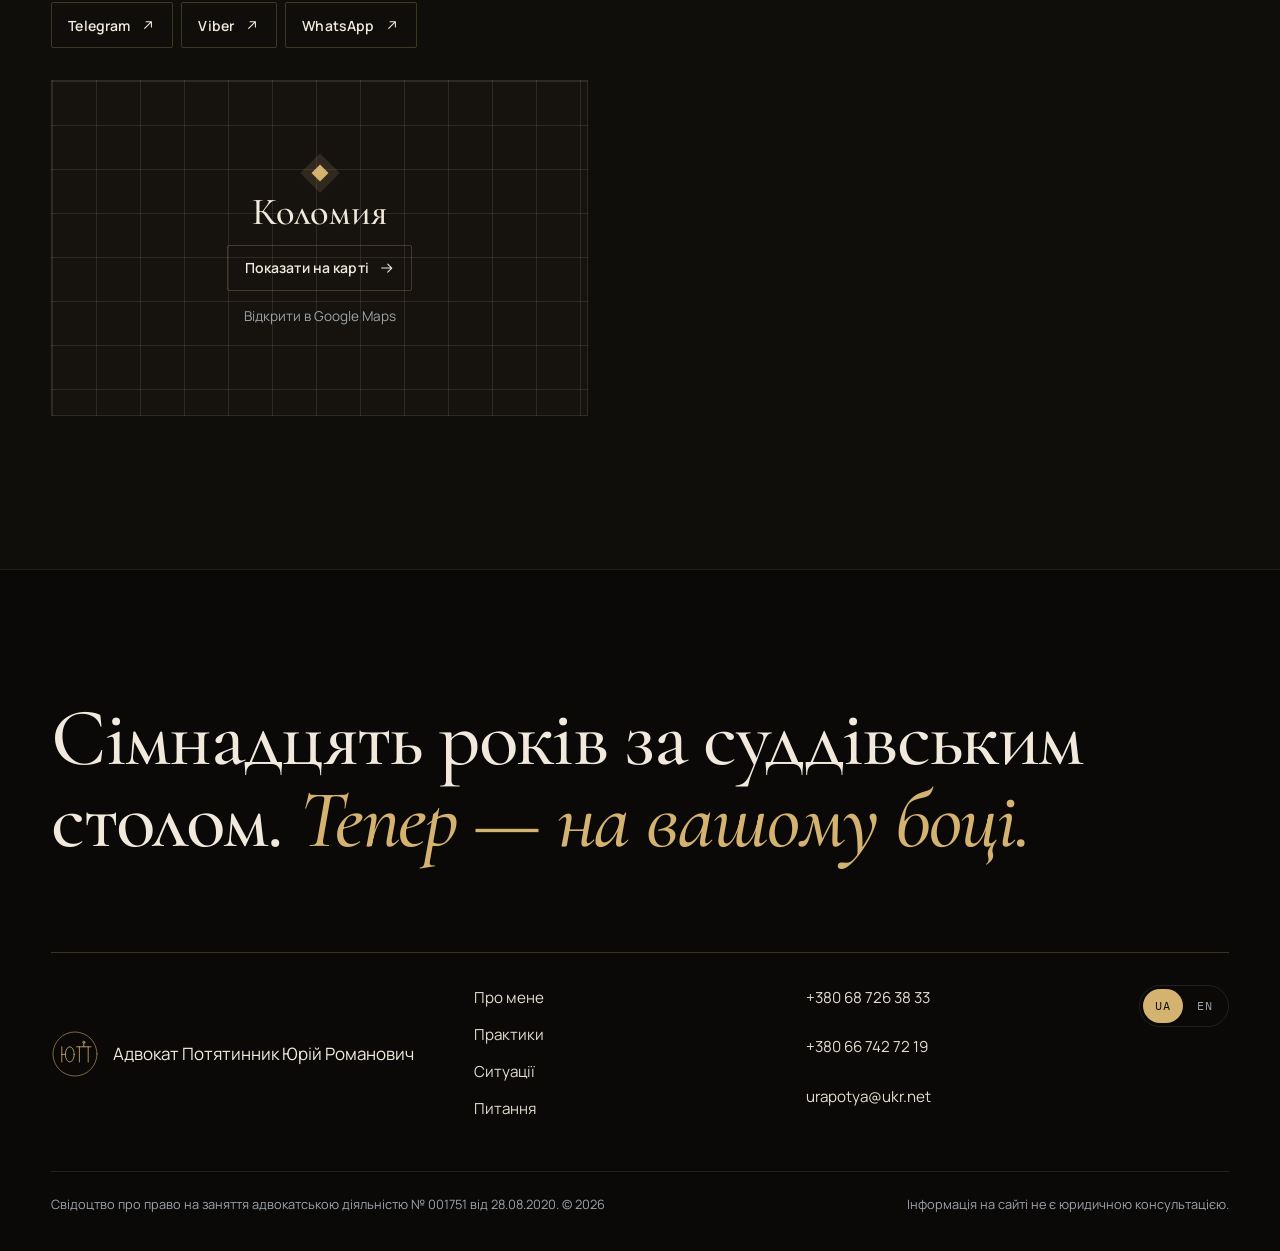
==== commit a9bb43a0: "Hero: smaller headline on mobile so it stops crowding the portrait's face Co-Authored-By: Claude Son" ====
--- a/index.html
+++ b/index.html
@@ -29,7 +29,7 @@
 <link rel="preload" href="assets/fonts/manrope-cyr.woff2" as="font" type="font/woff2" crossorigin>
 <link rel="preload" href="assets/img/portrait-hero-976.jpg" as="image" imagesrcset="assets/img/portrait-hero-560.jpg 560w, assets/img/portrait-hero-976.jpg 976w" imagesizes="(min-width: 1100px) 48vw, 86vw">
 <link rel="stylesheet" href="assets/css/base.css?v=2">
-<link rel="stylesheet" href="assets/css/sections.css?v=5">
+<link rel="stylesheet" href="assets/css/sections.css?v=6">
 <script>
 (function (d) {
   var h = d.documentElement, q = location.search;
--- a/assets/css/sections.css
+++ b/assets/css/sections.css
@@ -17,6 +17,7 @@
 @media (min-width:768px){.hero__facts li+li::before{content:"";width:4px;height:4px;transform:rotate(45deg);background:var(--gold-deep);margin-left:-10px}}
 .hero__scroll{display:none}
 @media (max-width:767px){
+  .hero__manifesto{font-size:clamp(1.9rem,8vw,2.6rem)}
   .hero__actions .btn{flex:1 1 auto}
   .hero__lead{max-width:24em}
 }
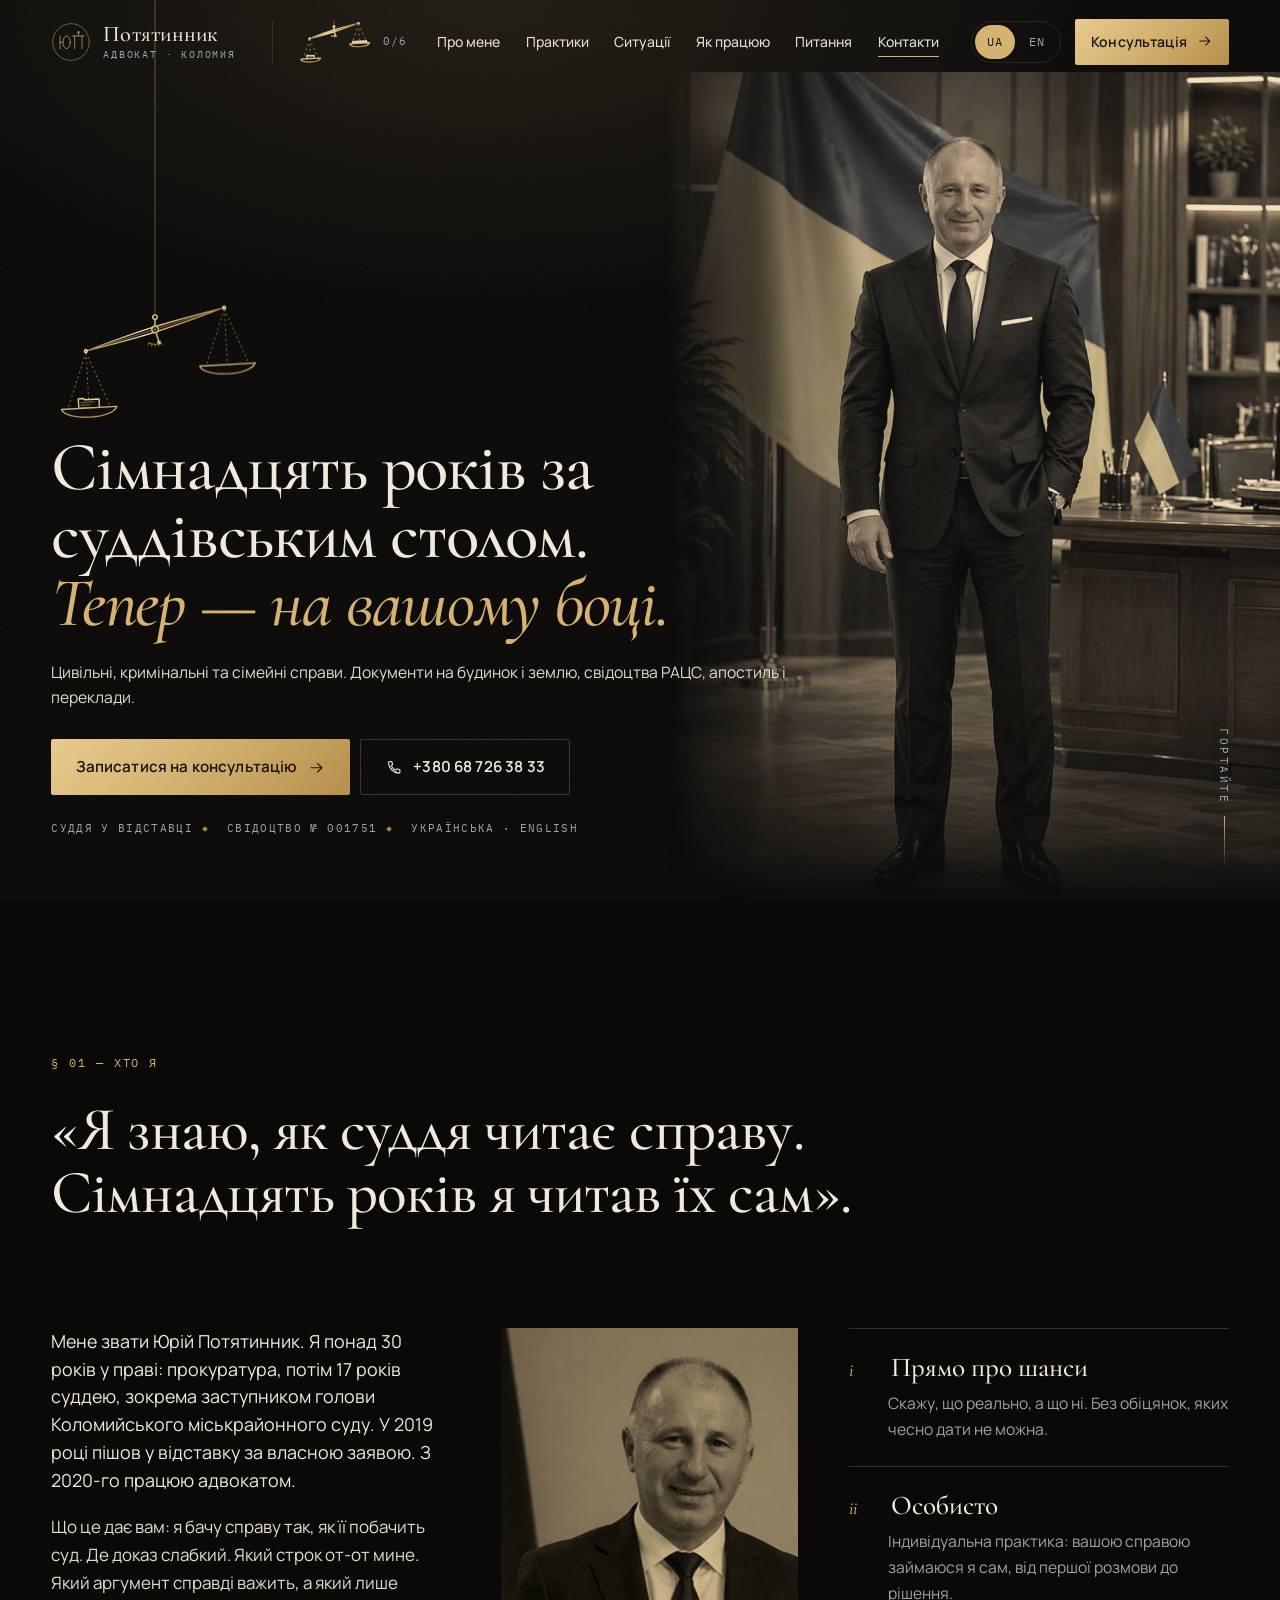
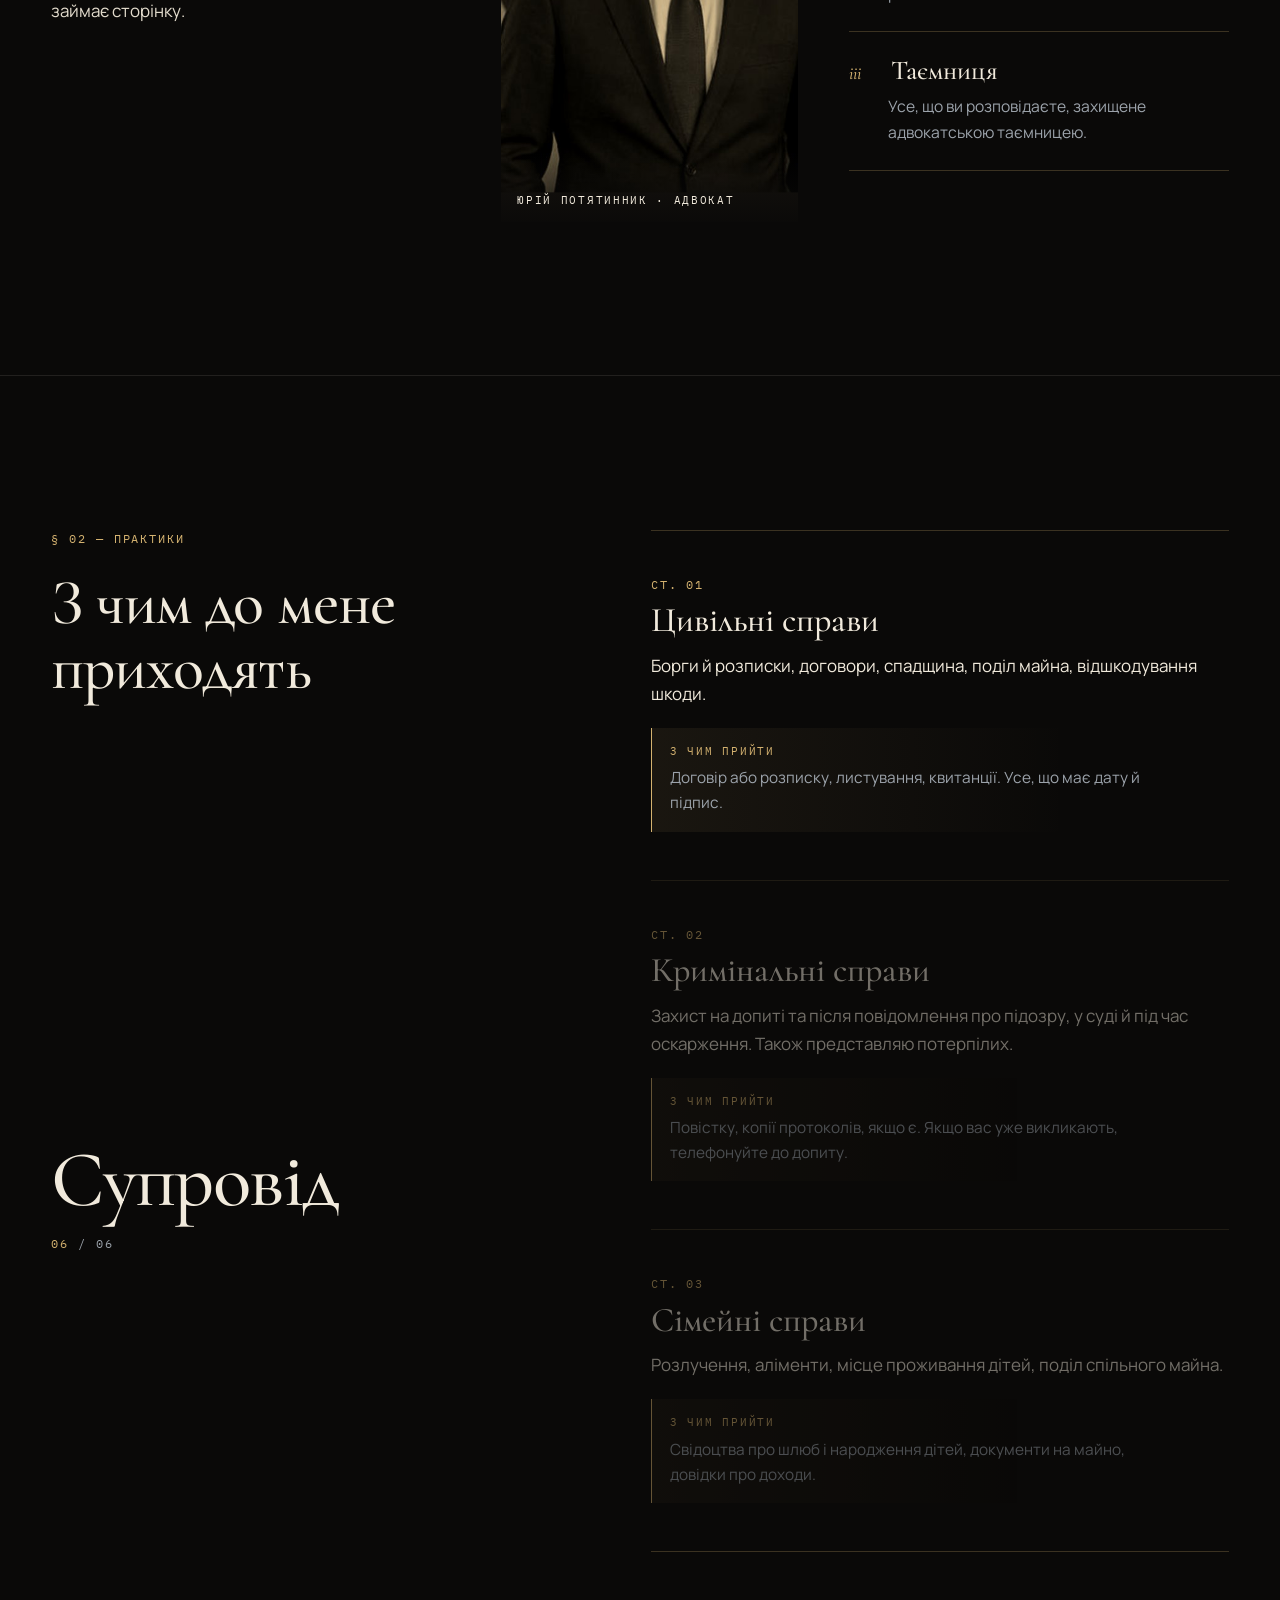
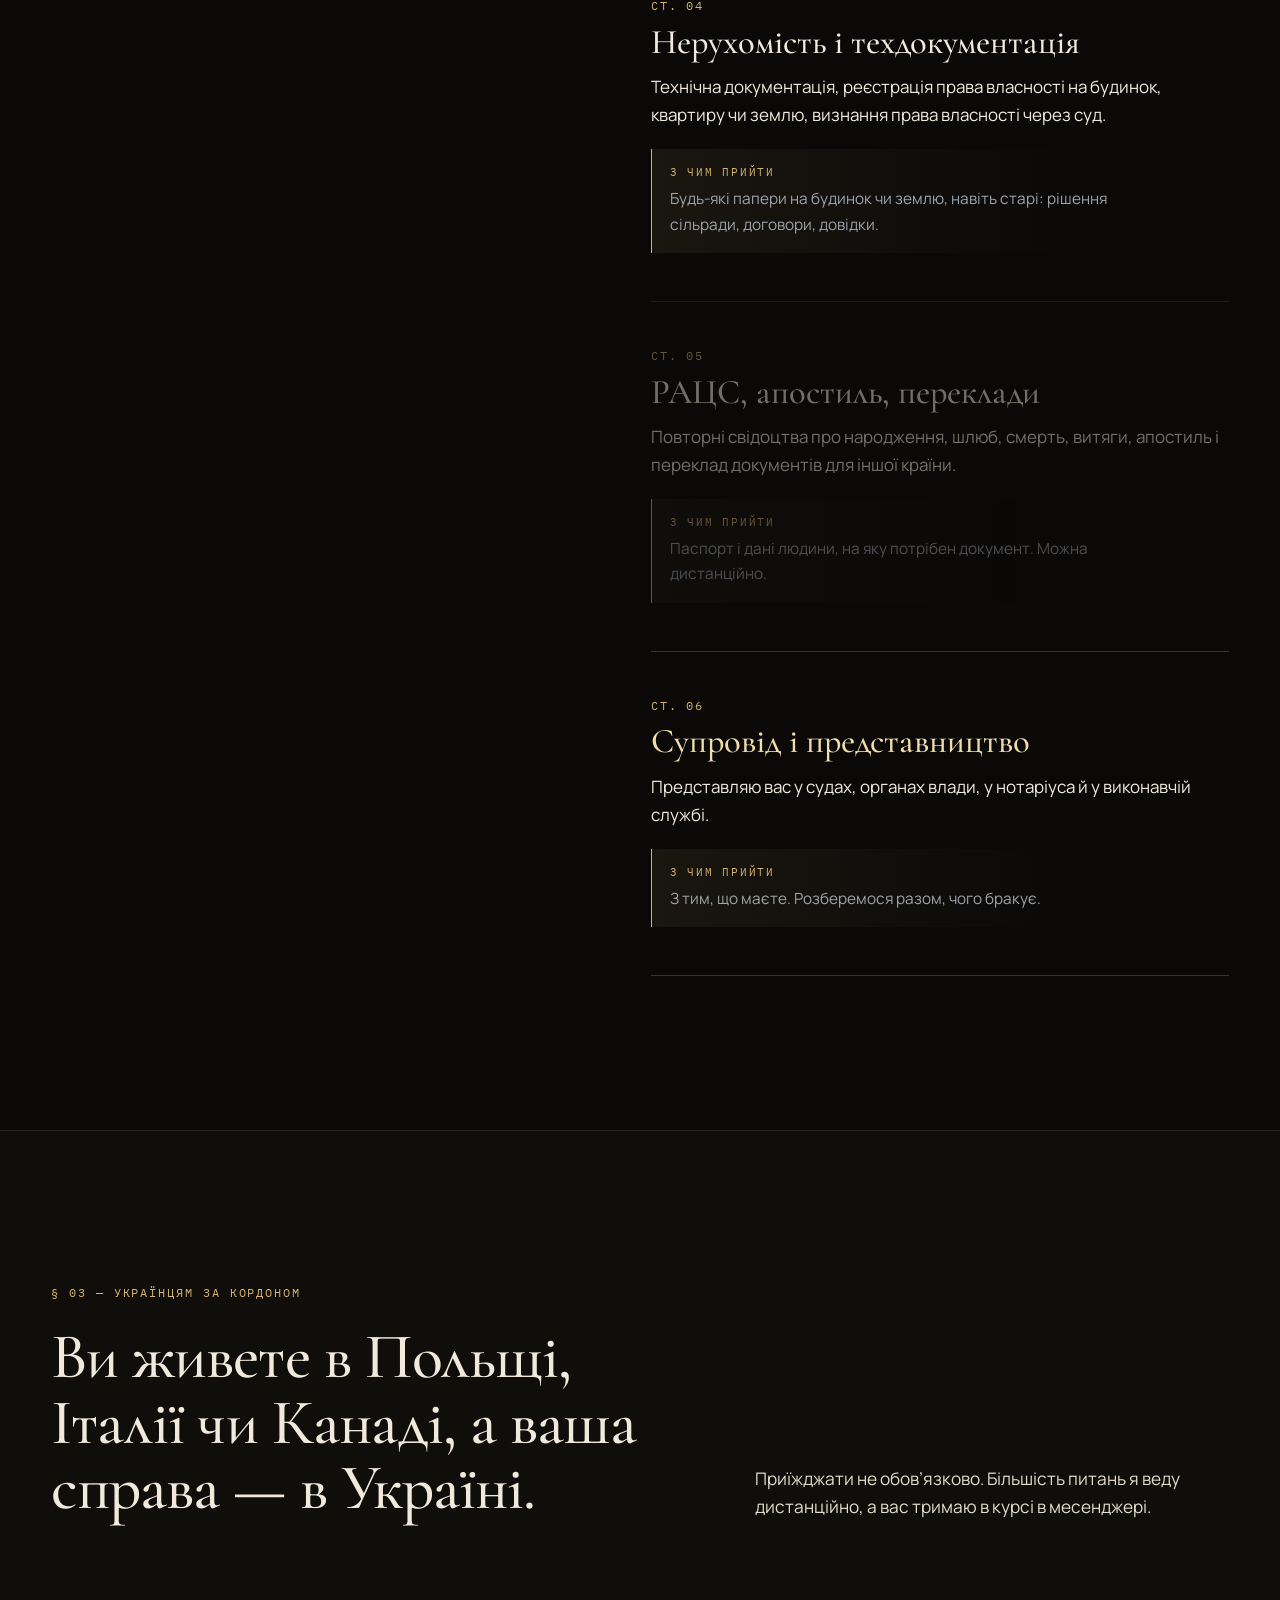
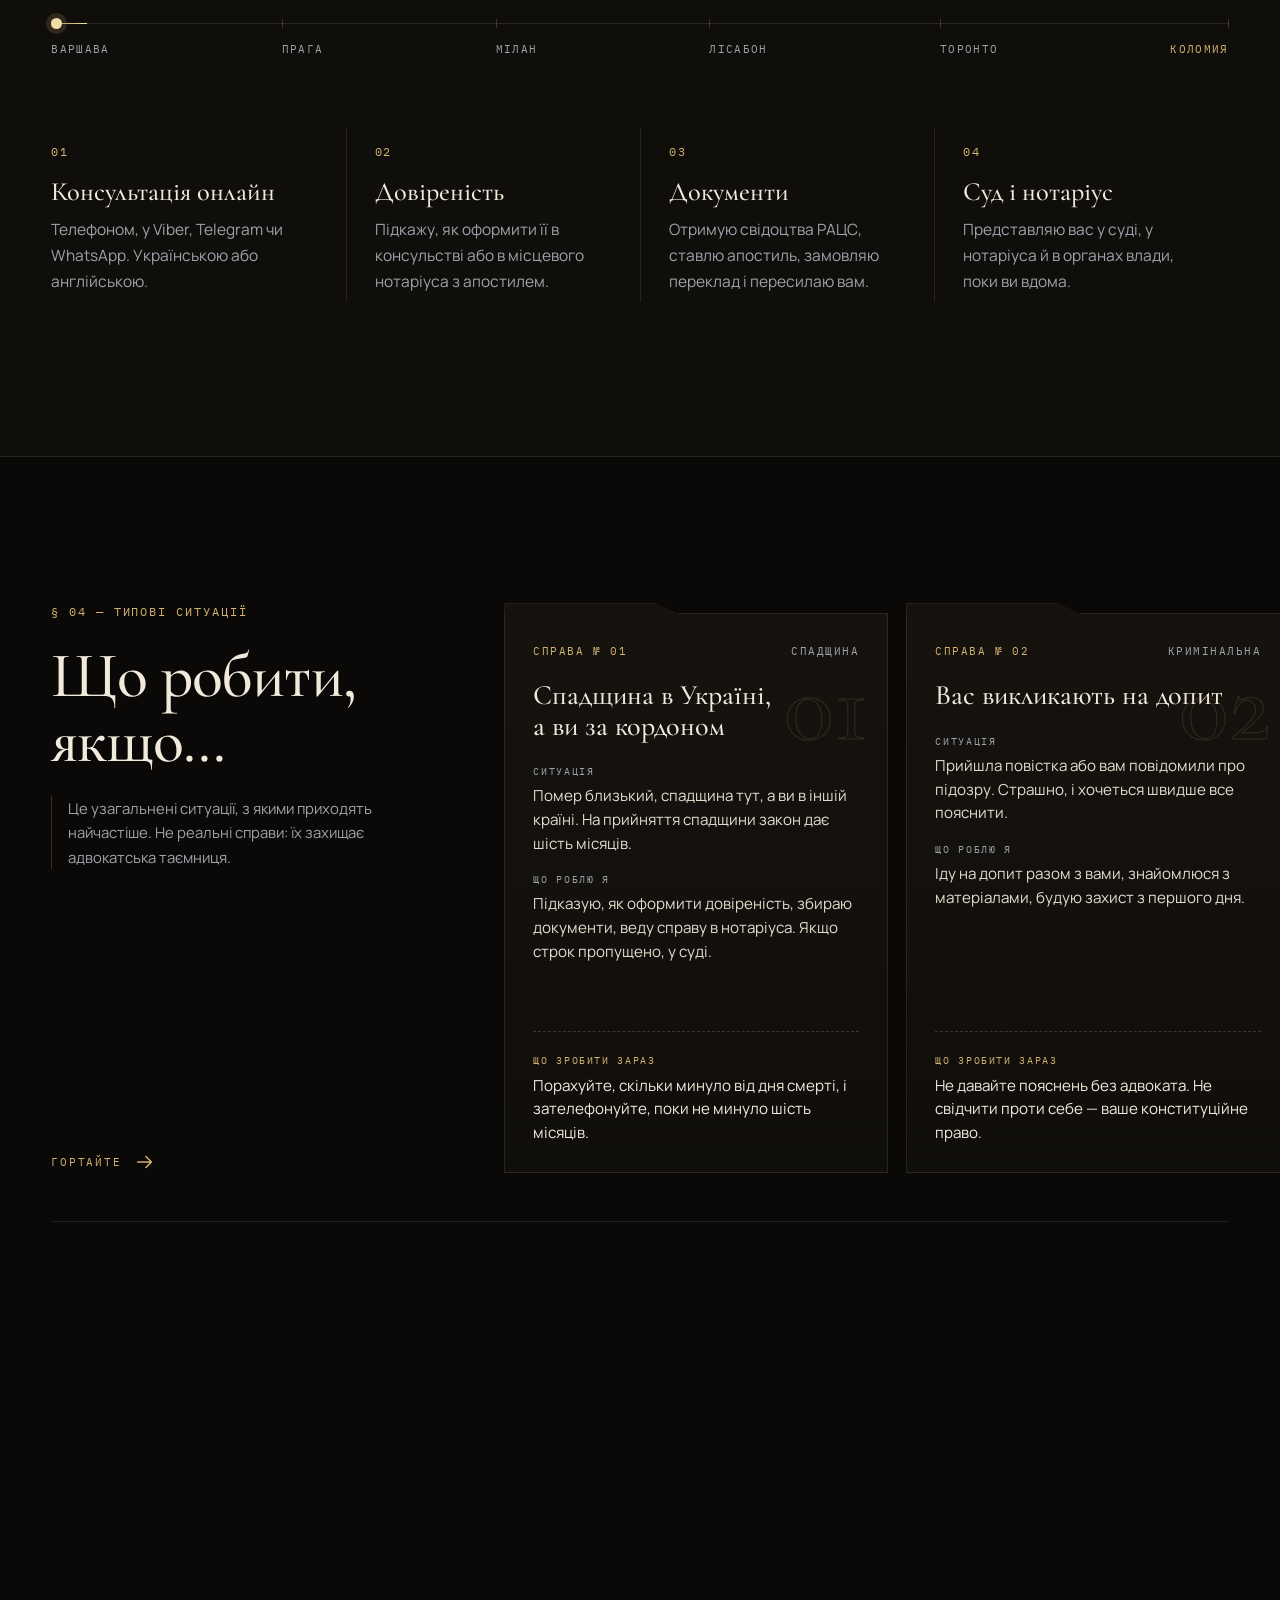
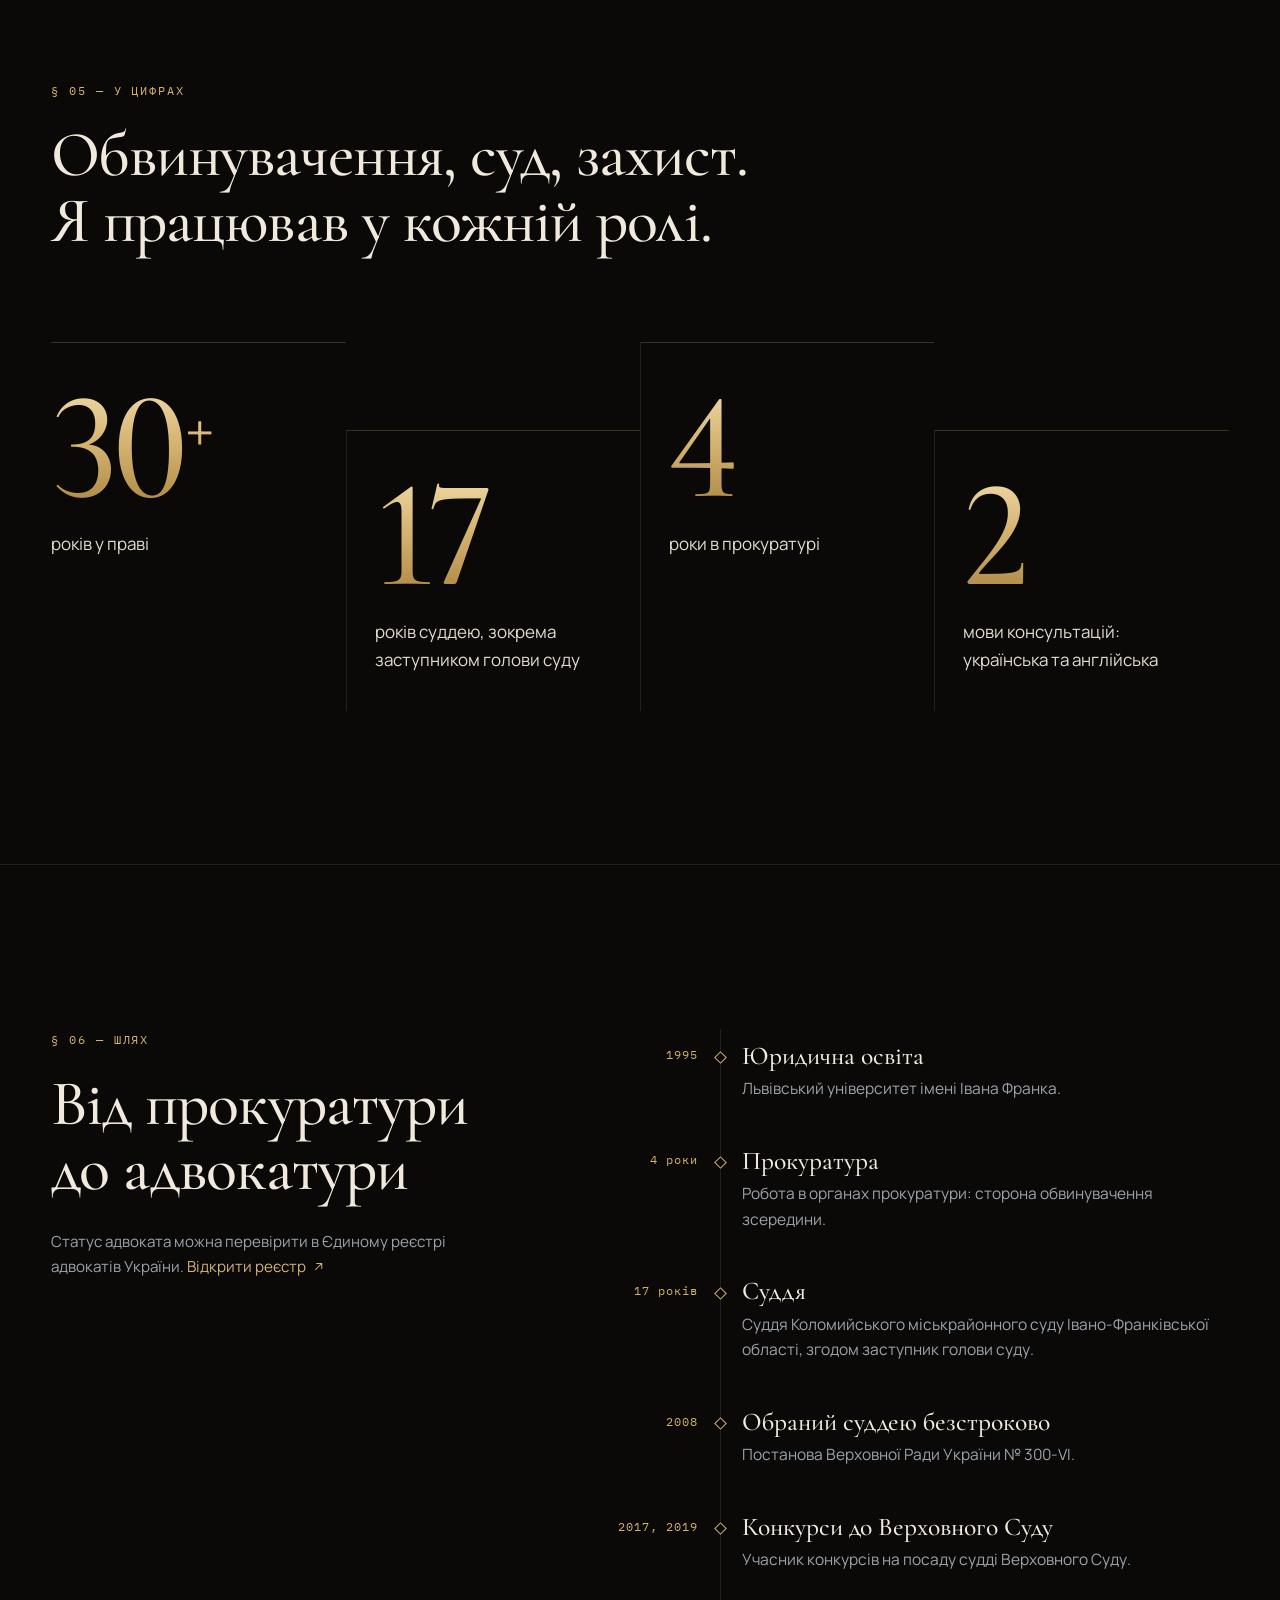
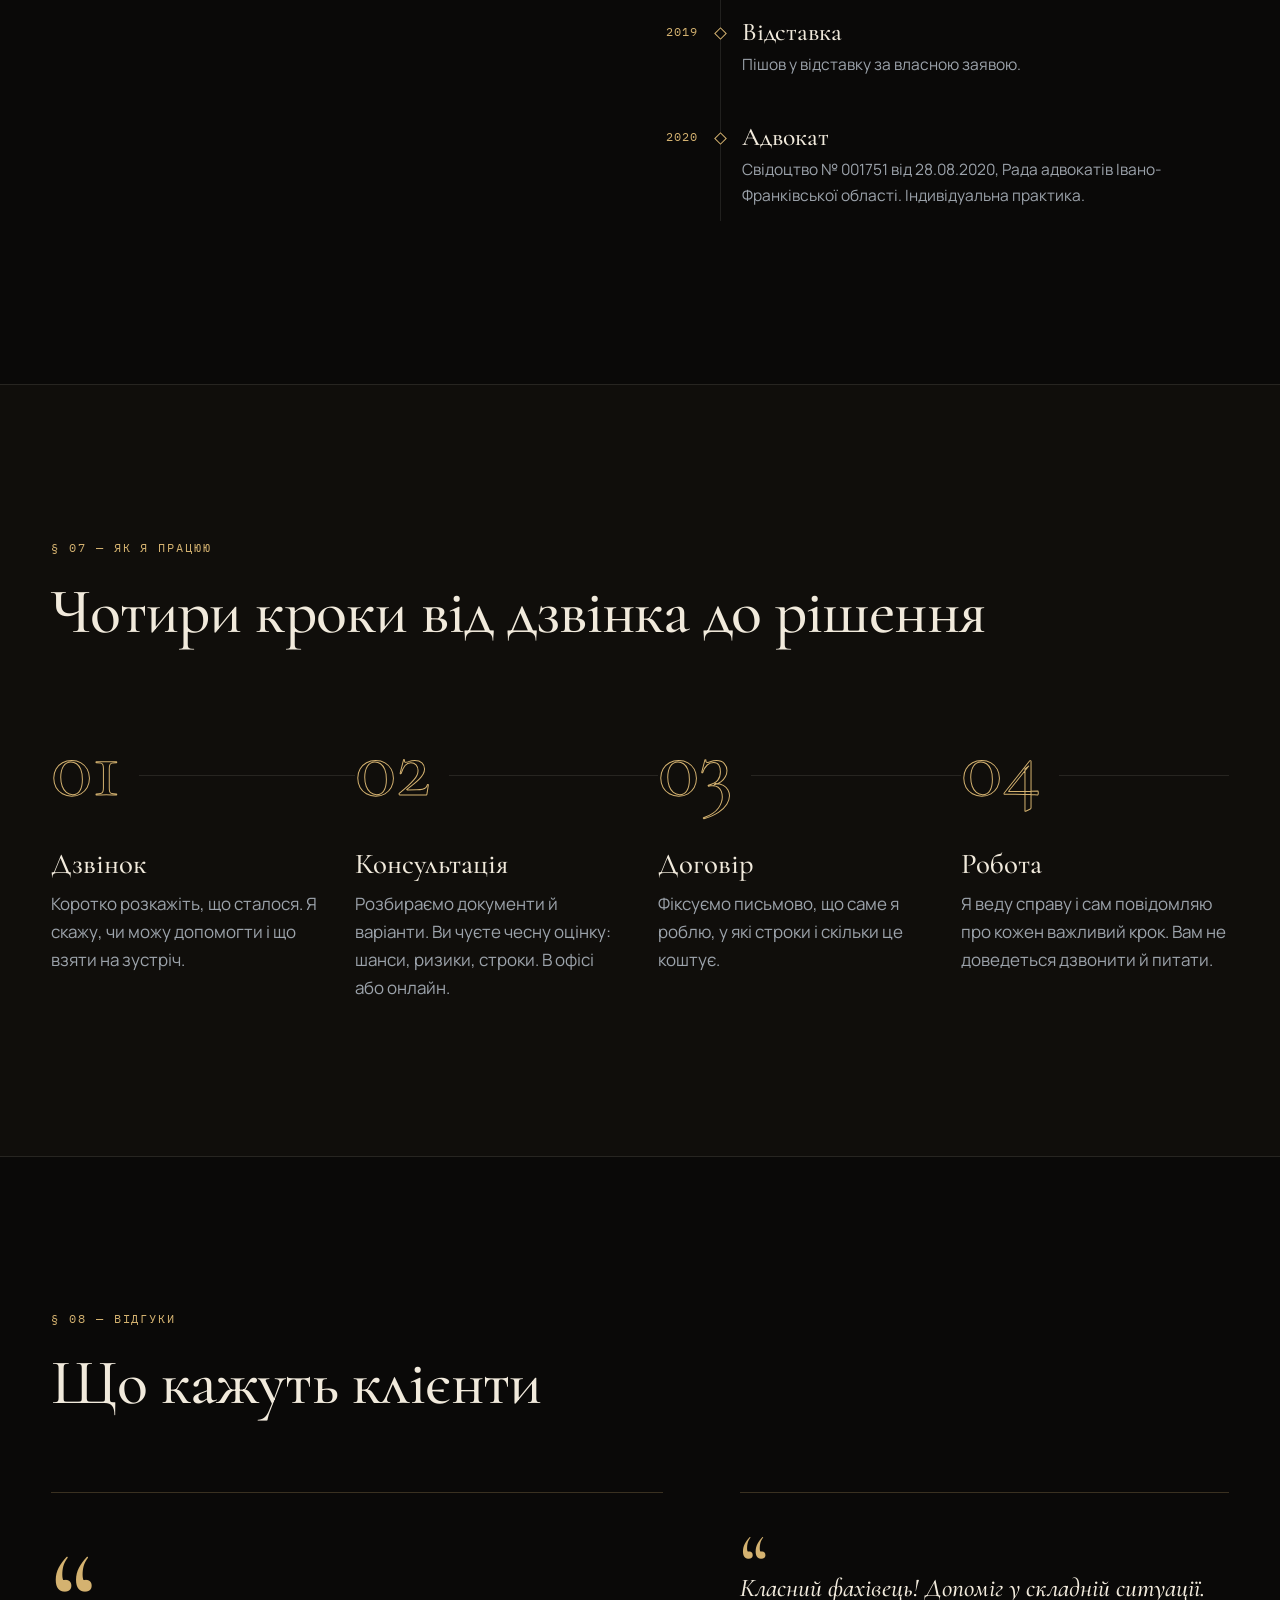
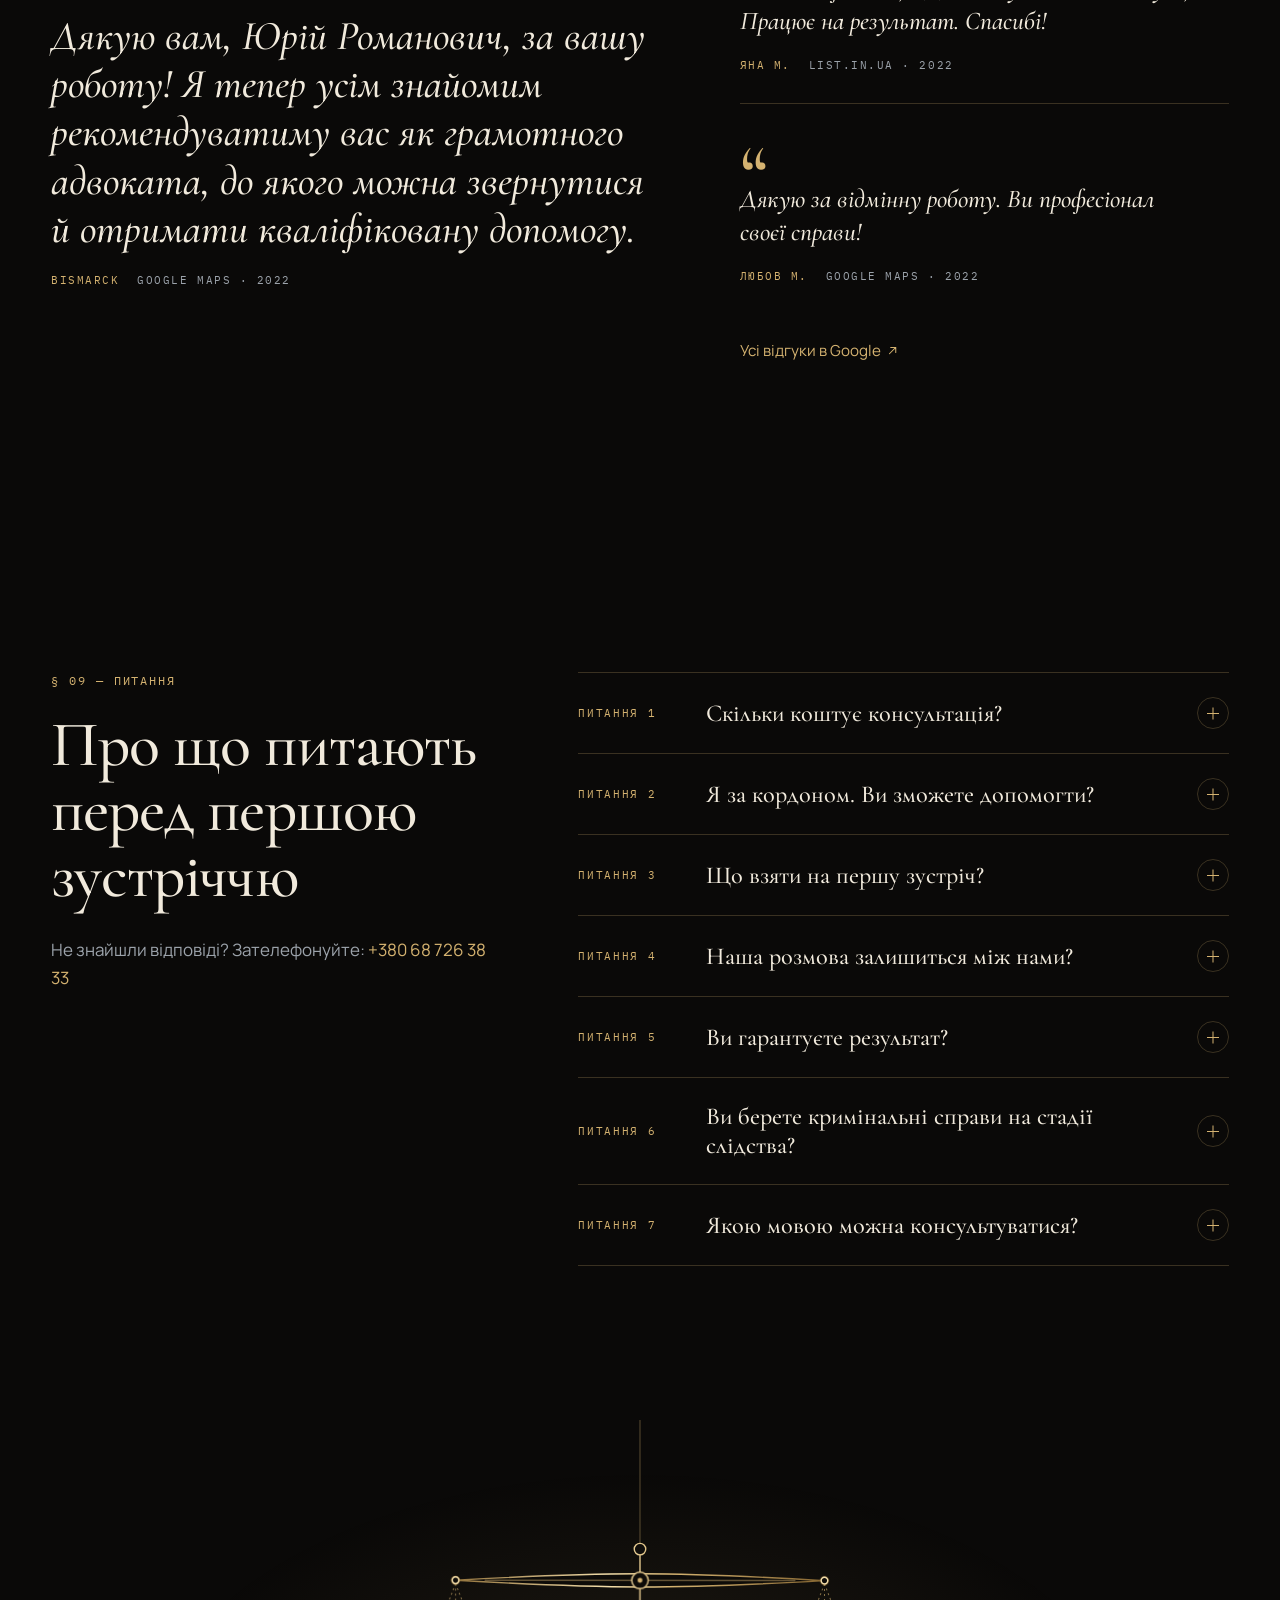
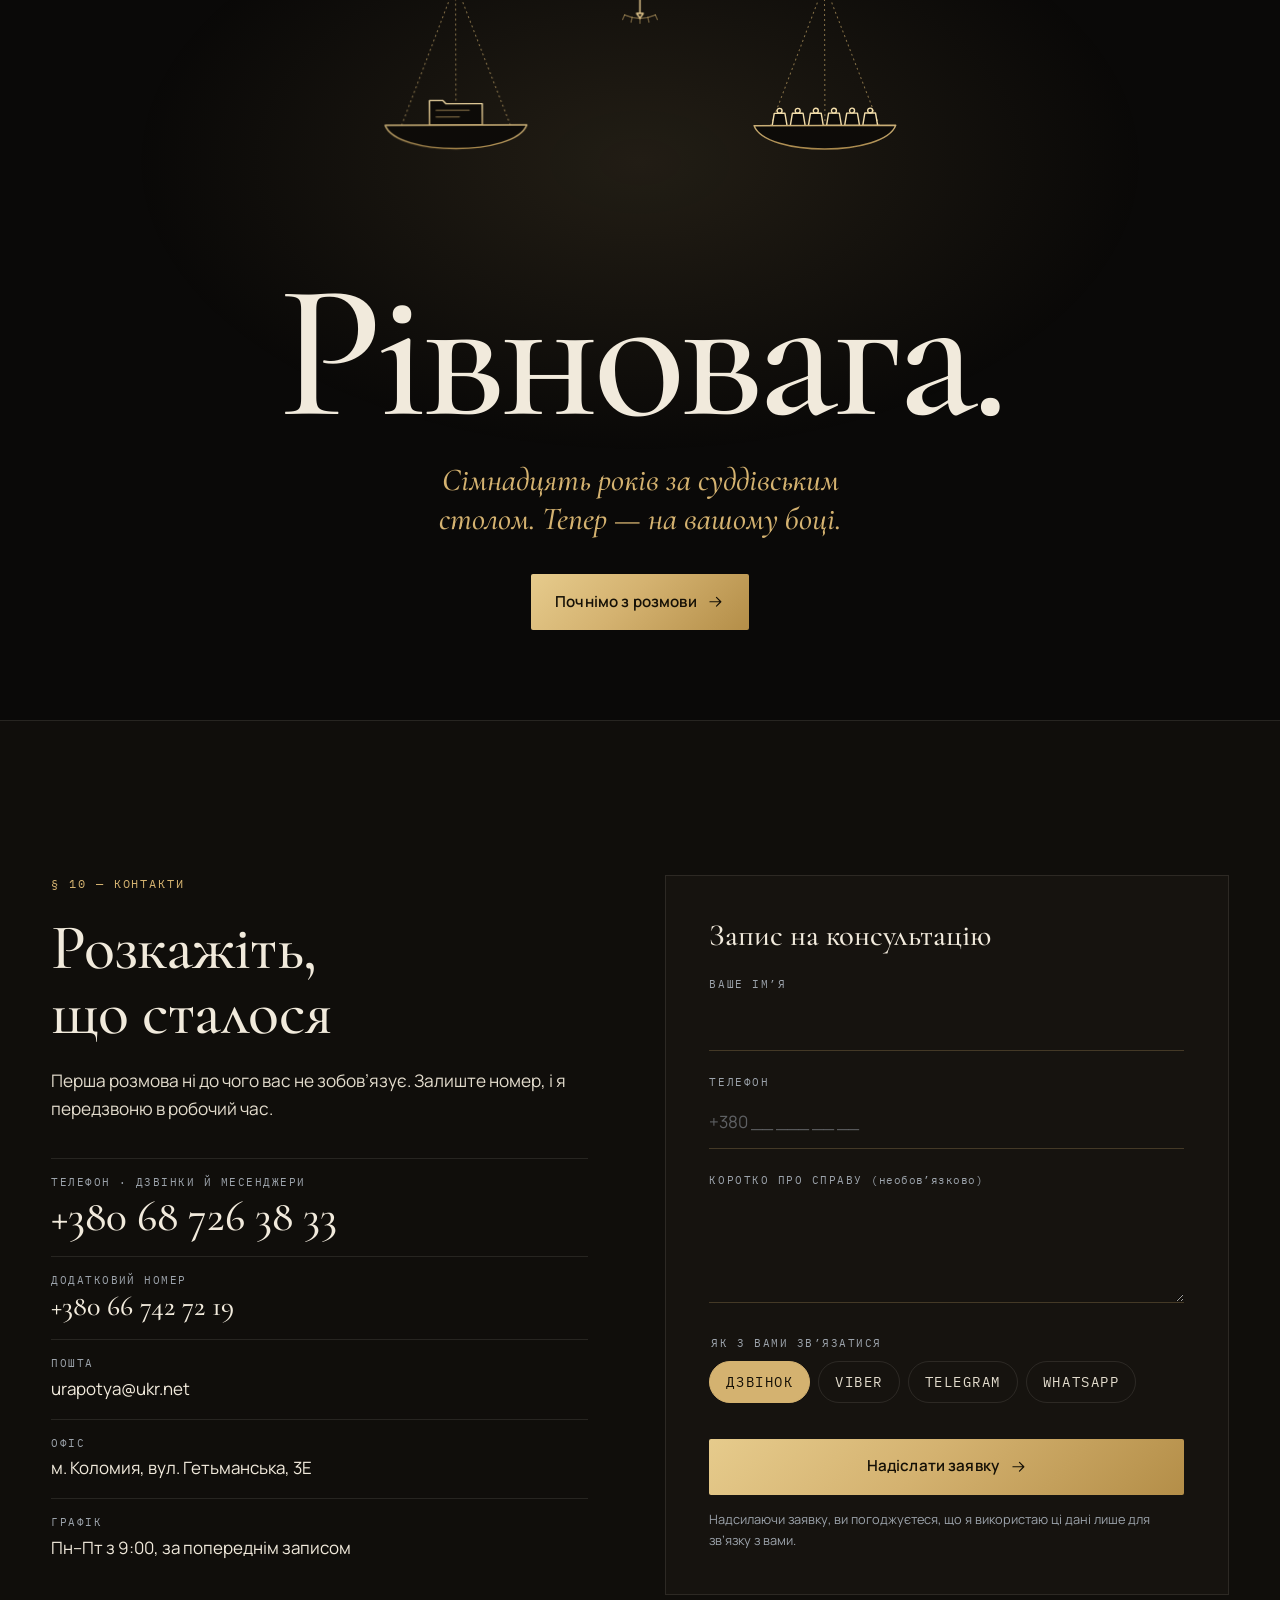
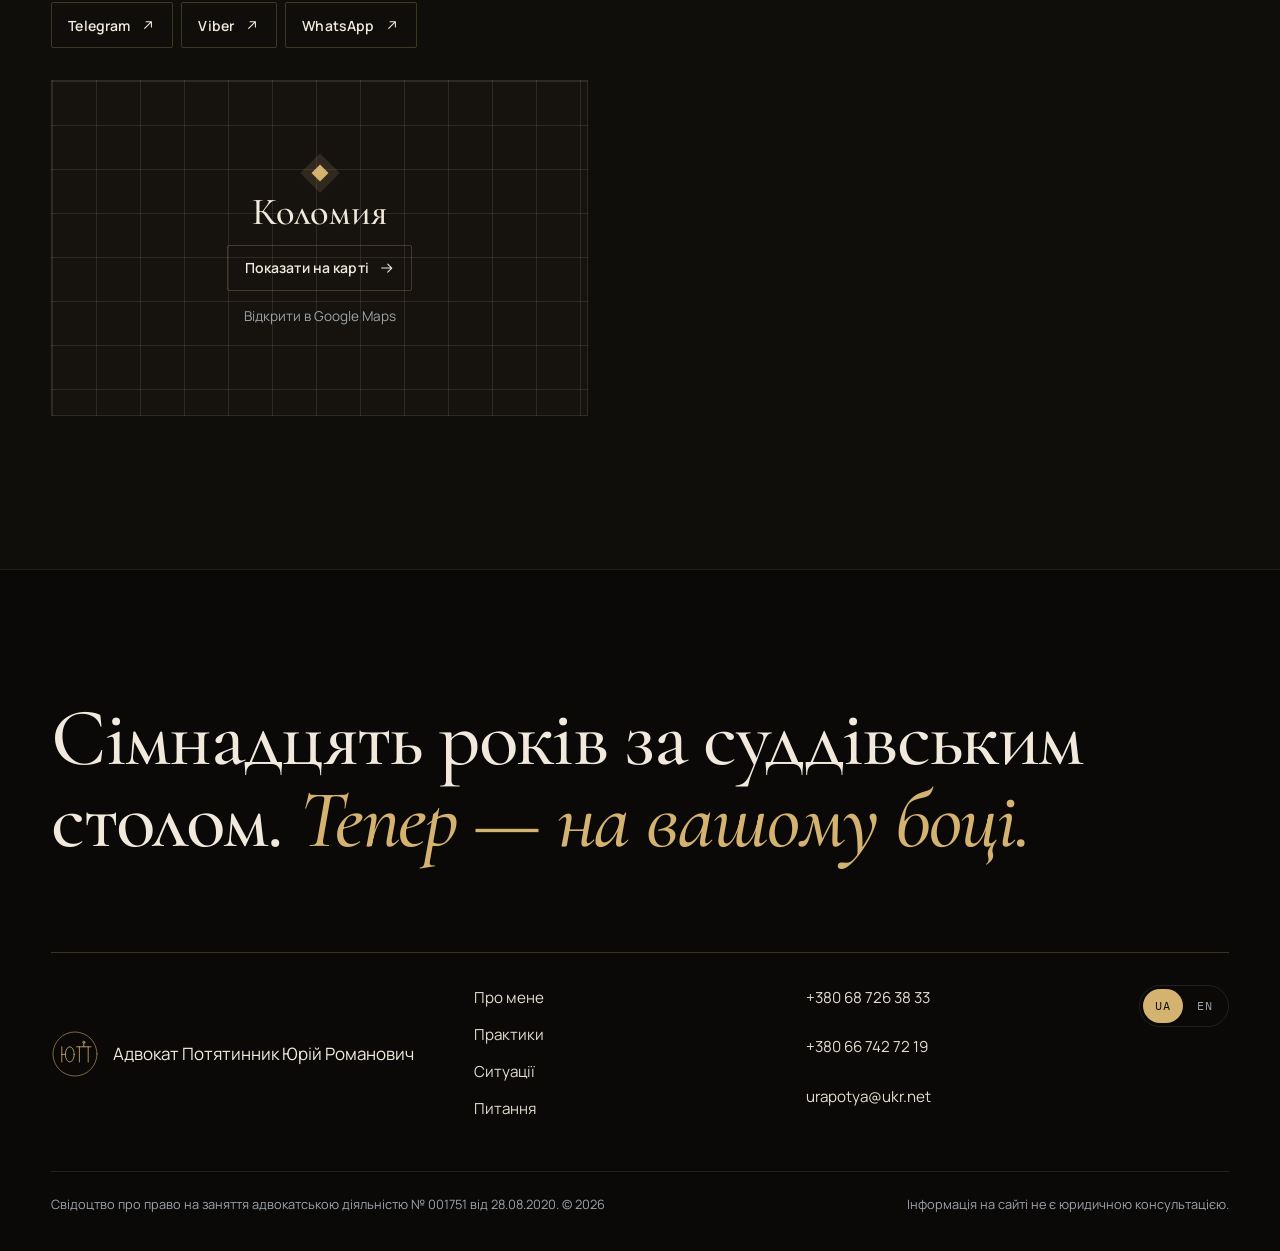
==== commit 433292c0: "About photo: swap in the client's latest upload, graded to match the hero Client wanted a different " ====
--- a/index.html
+++ b/index.html
@@ -219,7 +219,7 @@
           <p data-i18n="about.p2">Що це дає вам: я бачу справу так, як її побачить суд. Де доказ слабкий. Який строк от-от мине. Який аргумент справді важить, а який лише займає сторінку.</p>
         </div>
         <figure class="about__photo" data-reveal="img">
-          <img class="about__photo-fg" src="assets/img/portrait-about-fullbody.jpg?v=3" width="480" height="800" loading="lazy" decoding="async" alt="Юрій Потятинник, портрет" data-i18n-attr="alt:about.alt">
+          <img class="about__photo-fg" src="assets/img/portrait-about-fullbody.jpg?v=4" width="480" height="800" loading="lazy" decoding="async" alt="Юрій Потятинник, портрет" data-i18n-attr="alt:about.alt">
           <figcaption data-i18n="about.caption">Юрій Потятинник · адвокат</figcaption>
         </figure>
         <ul class="about__values">
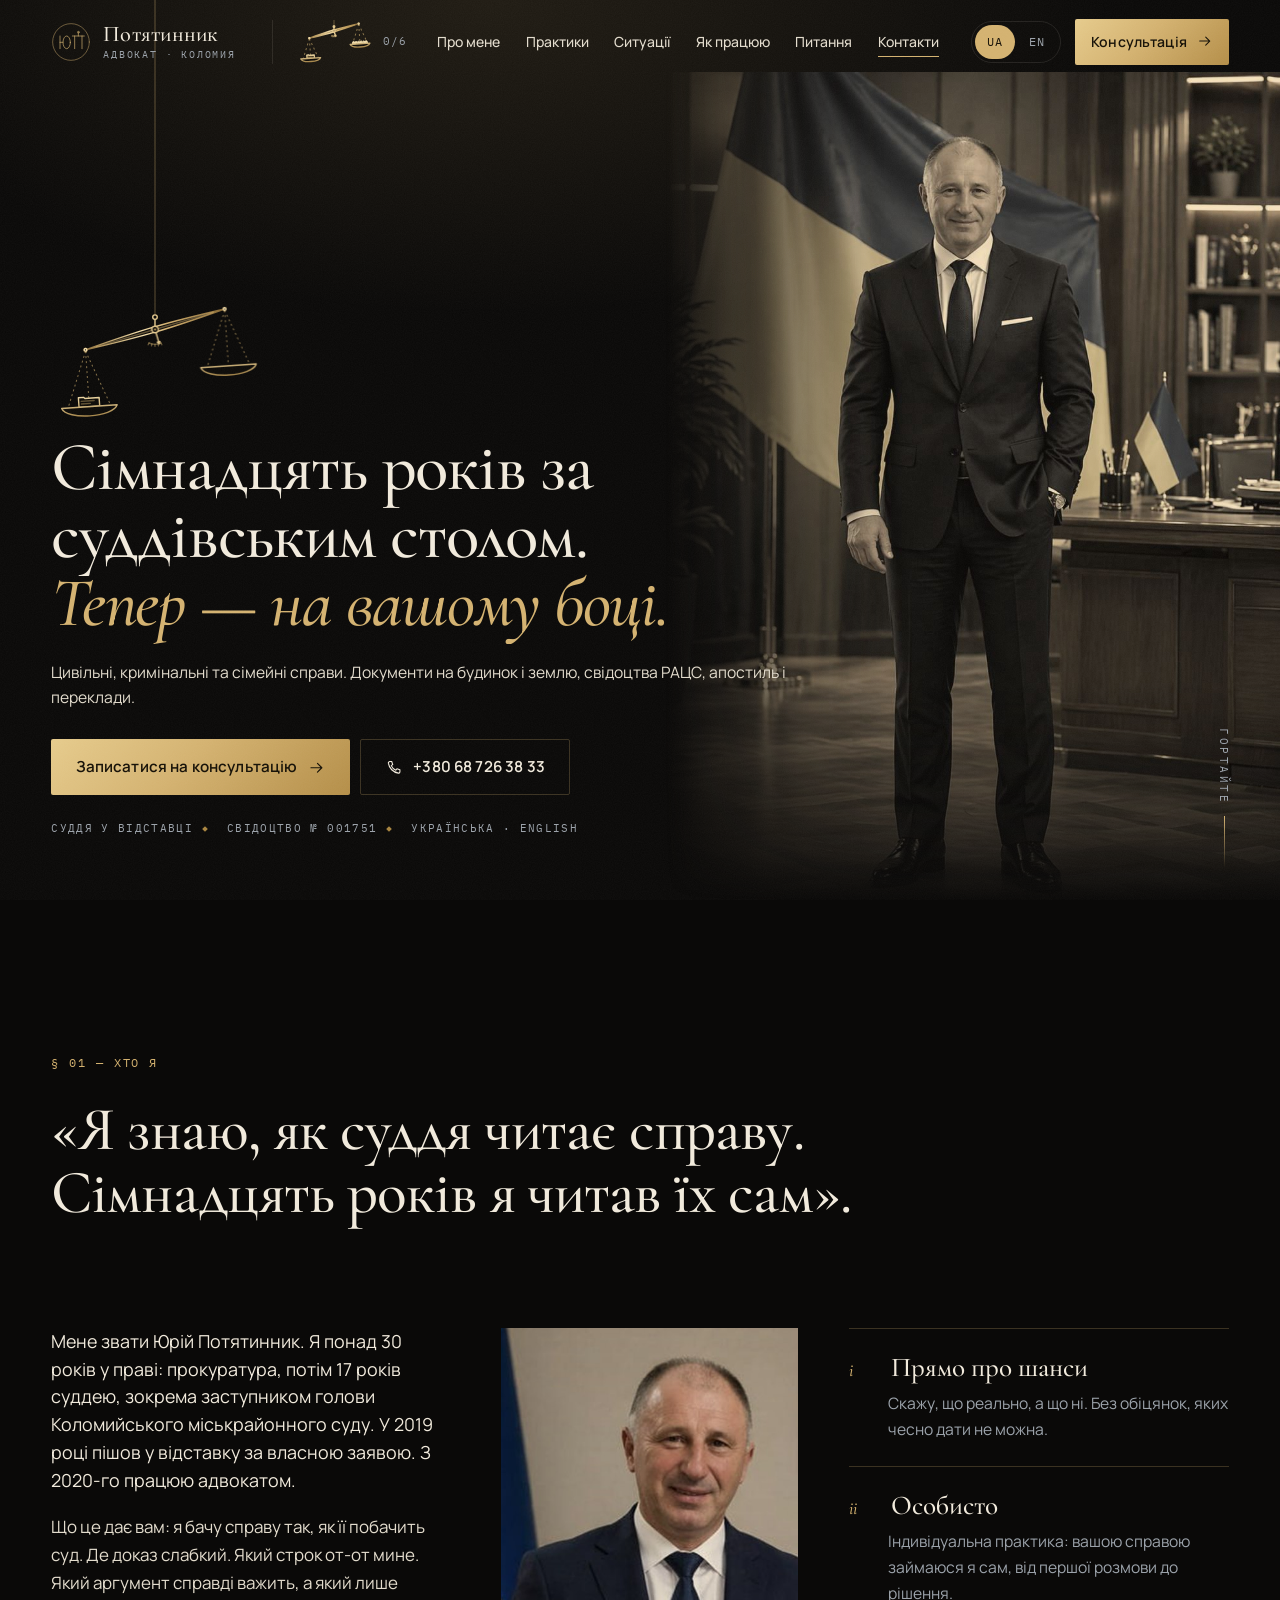
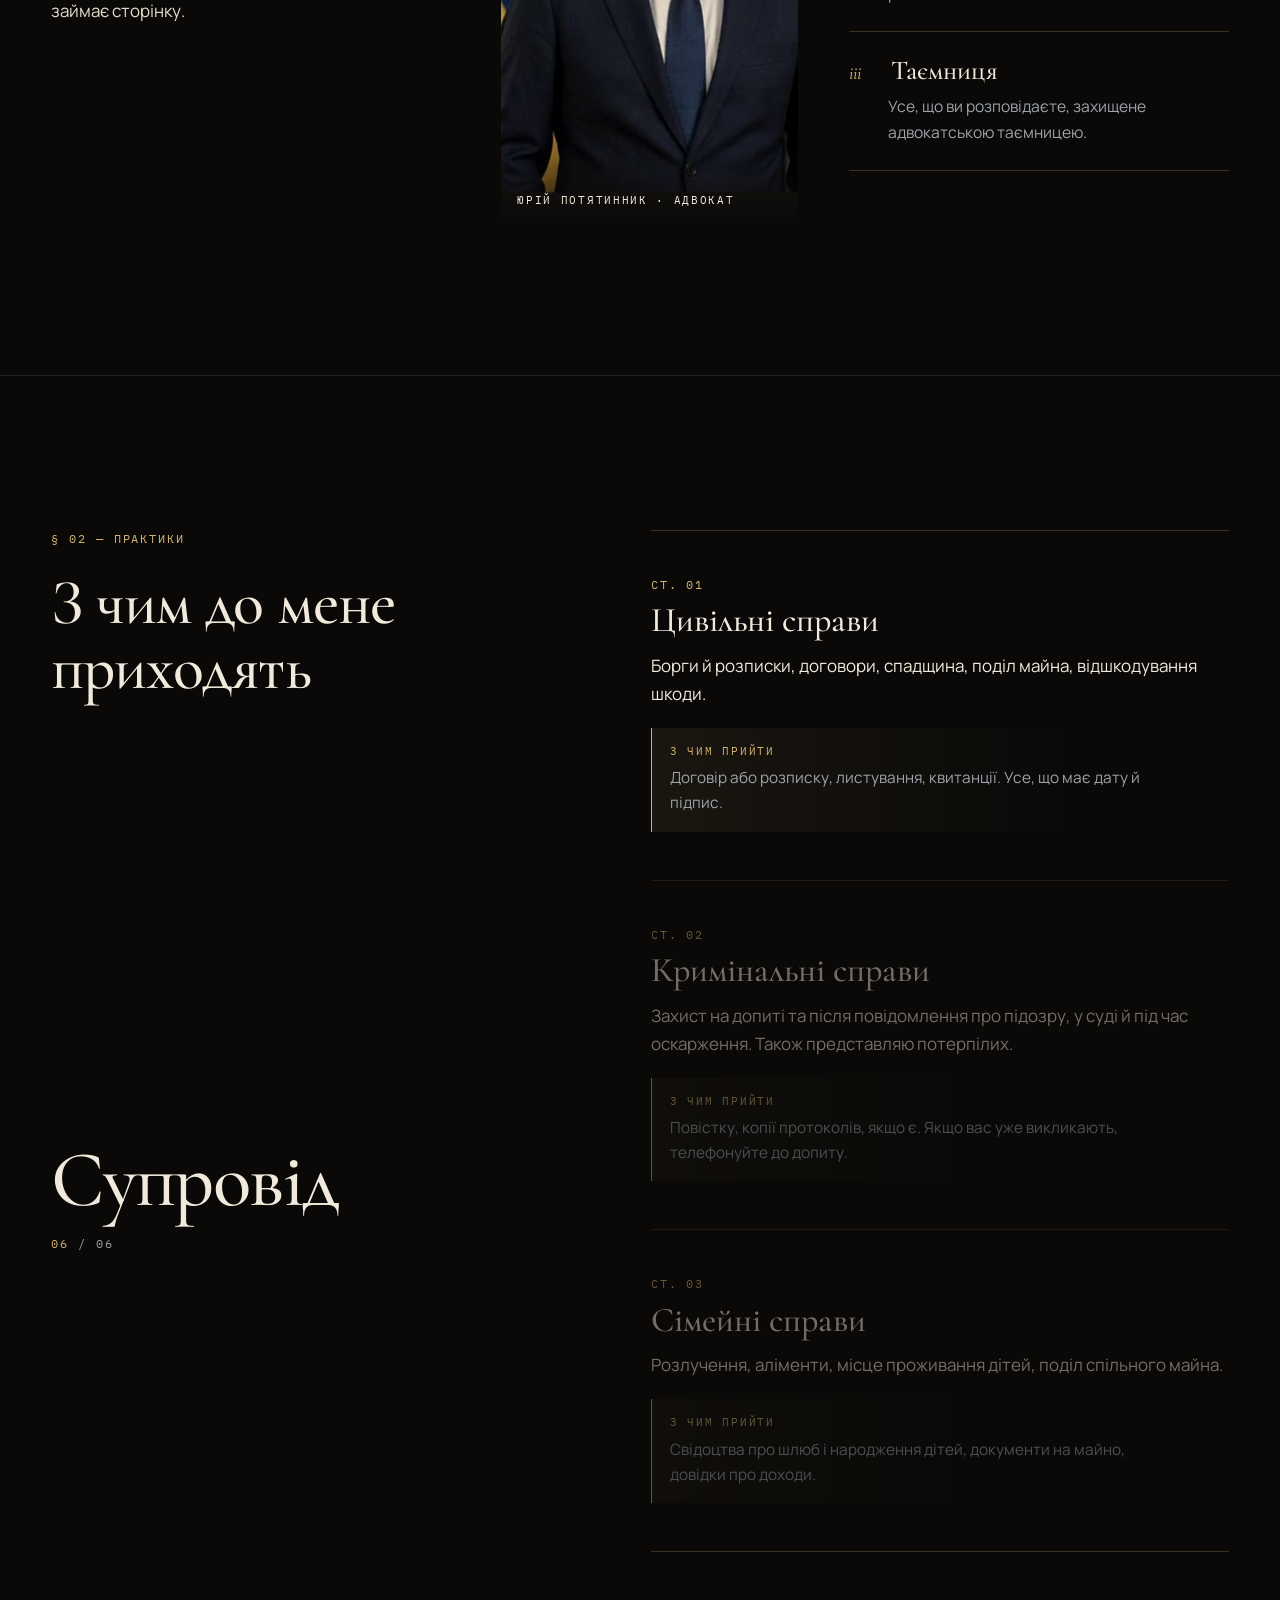
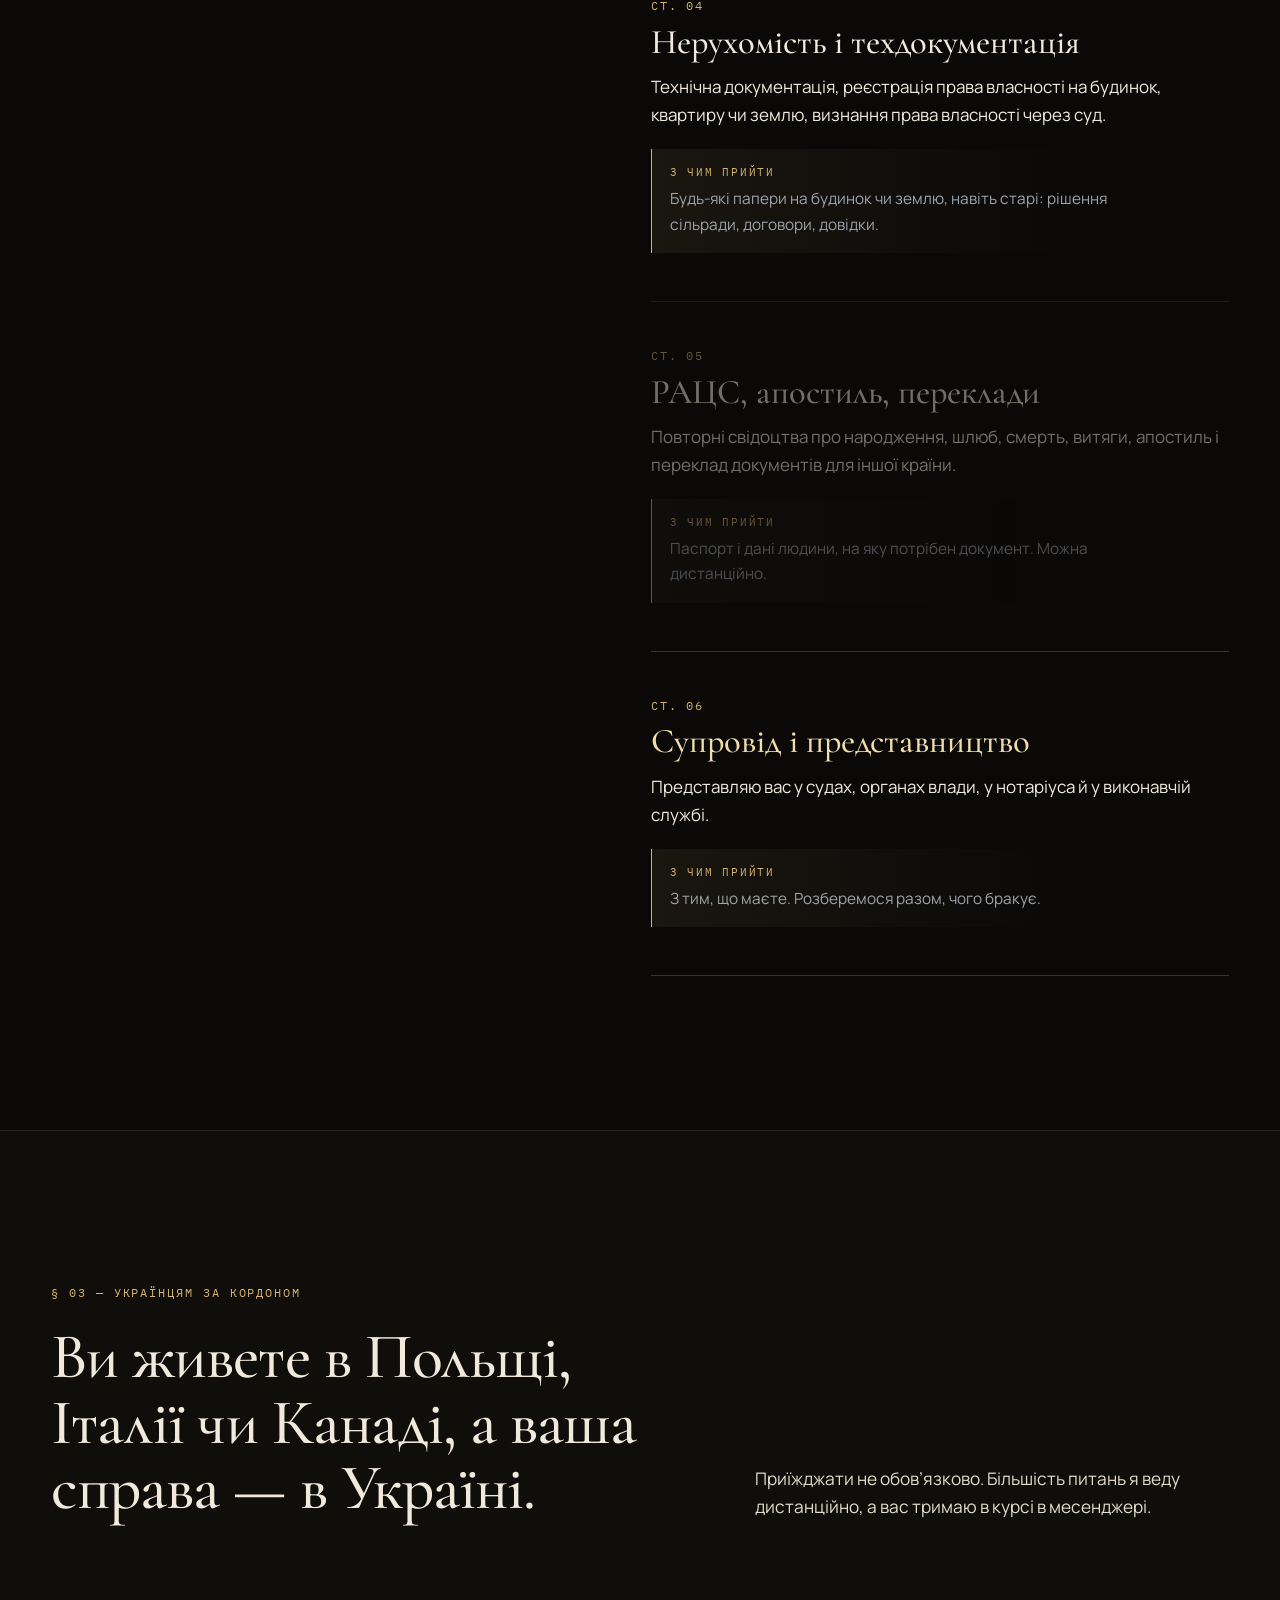
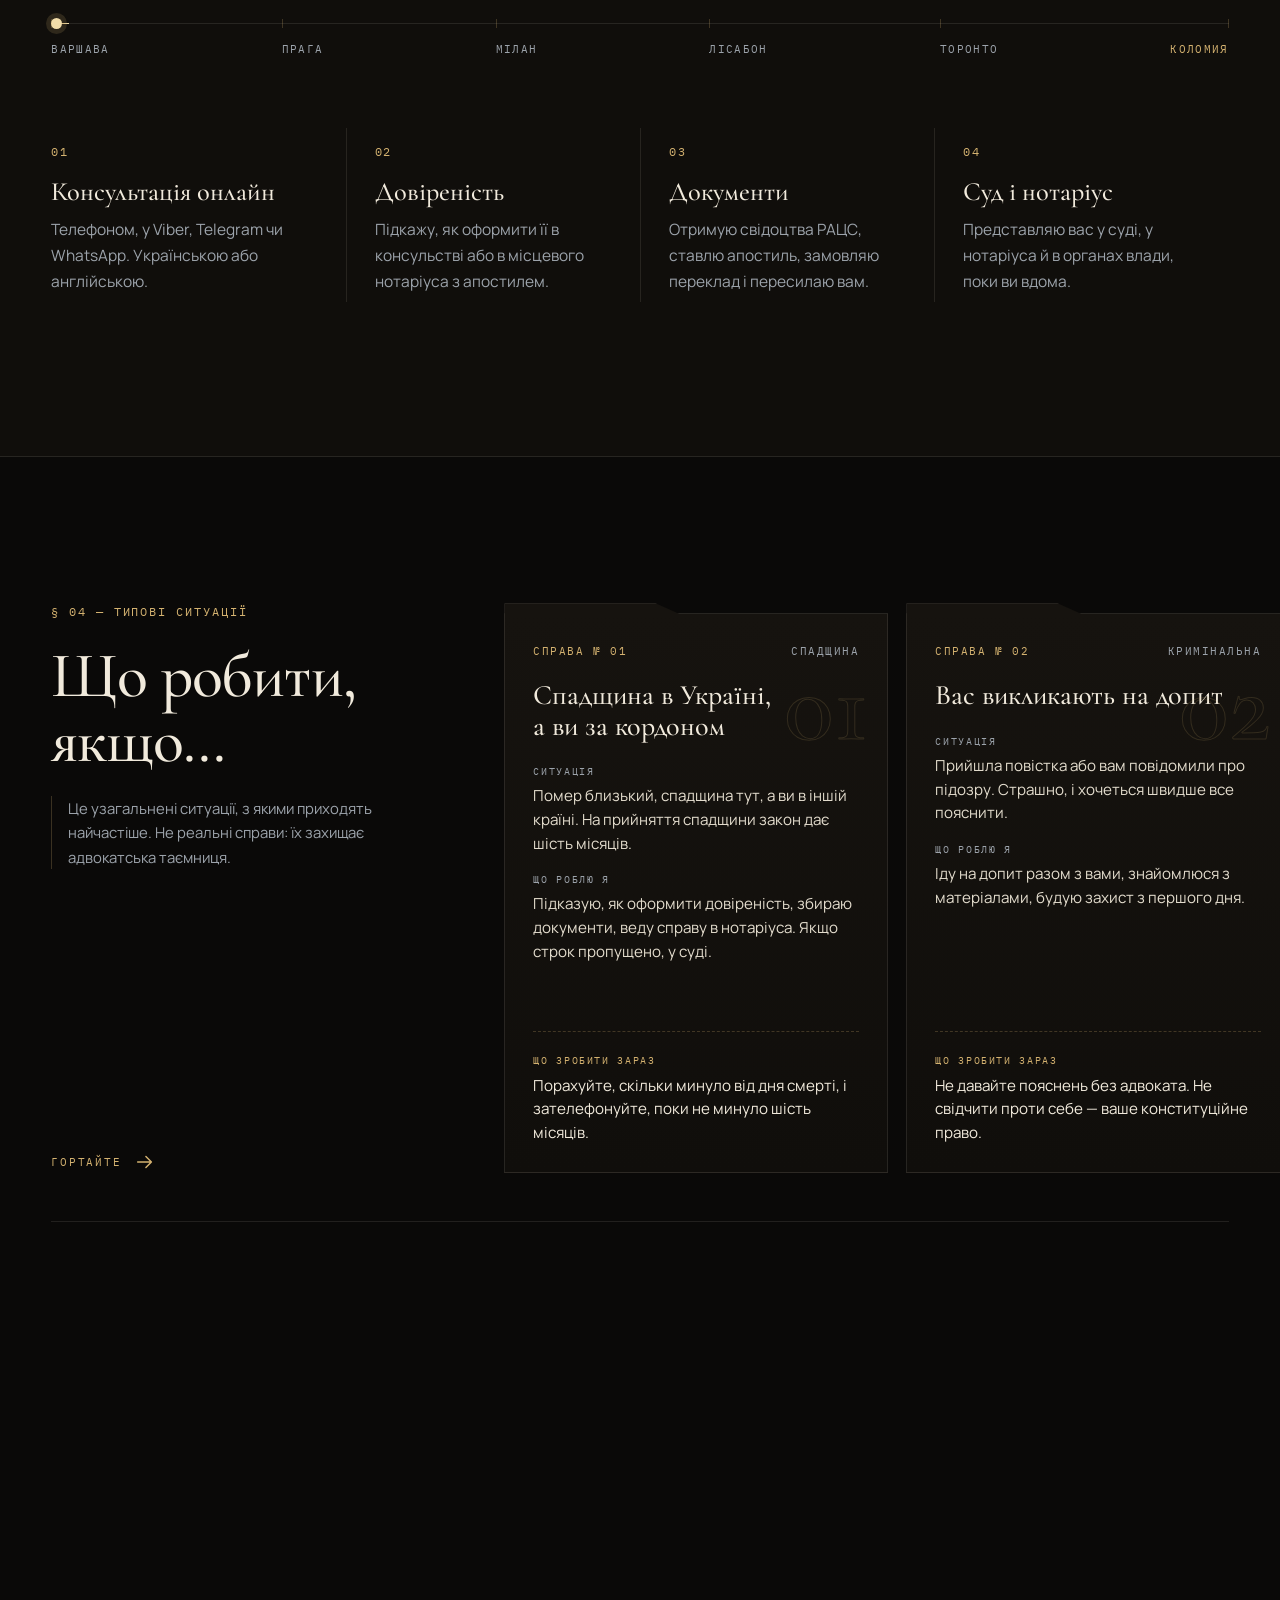
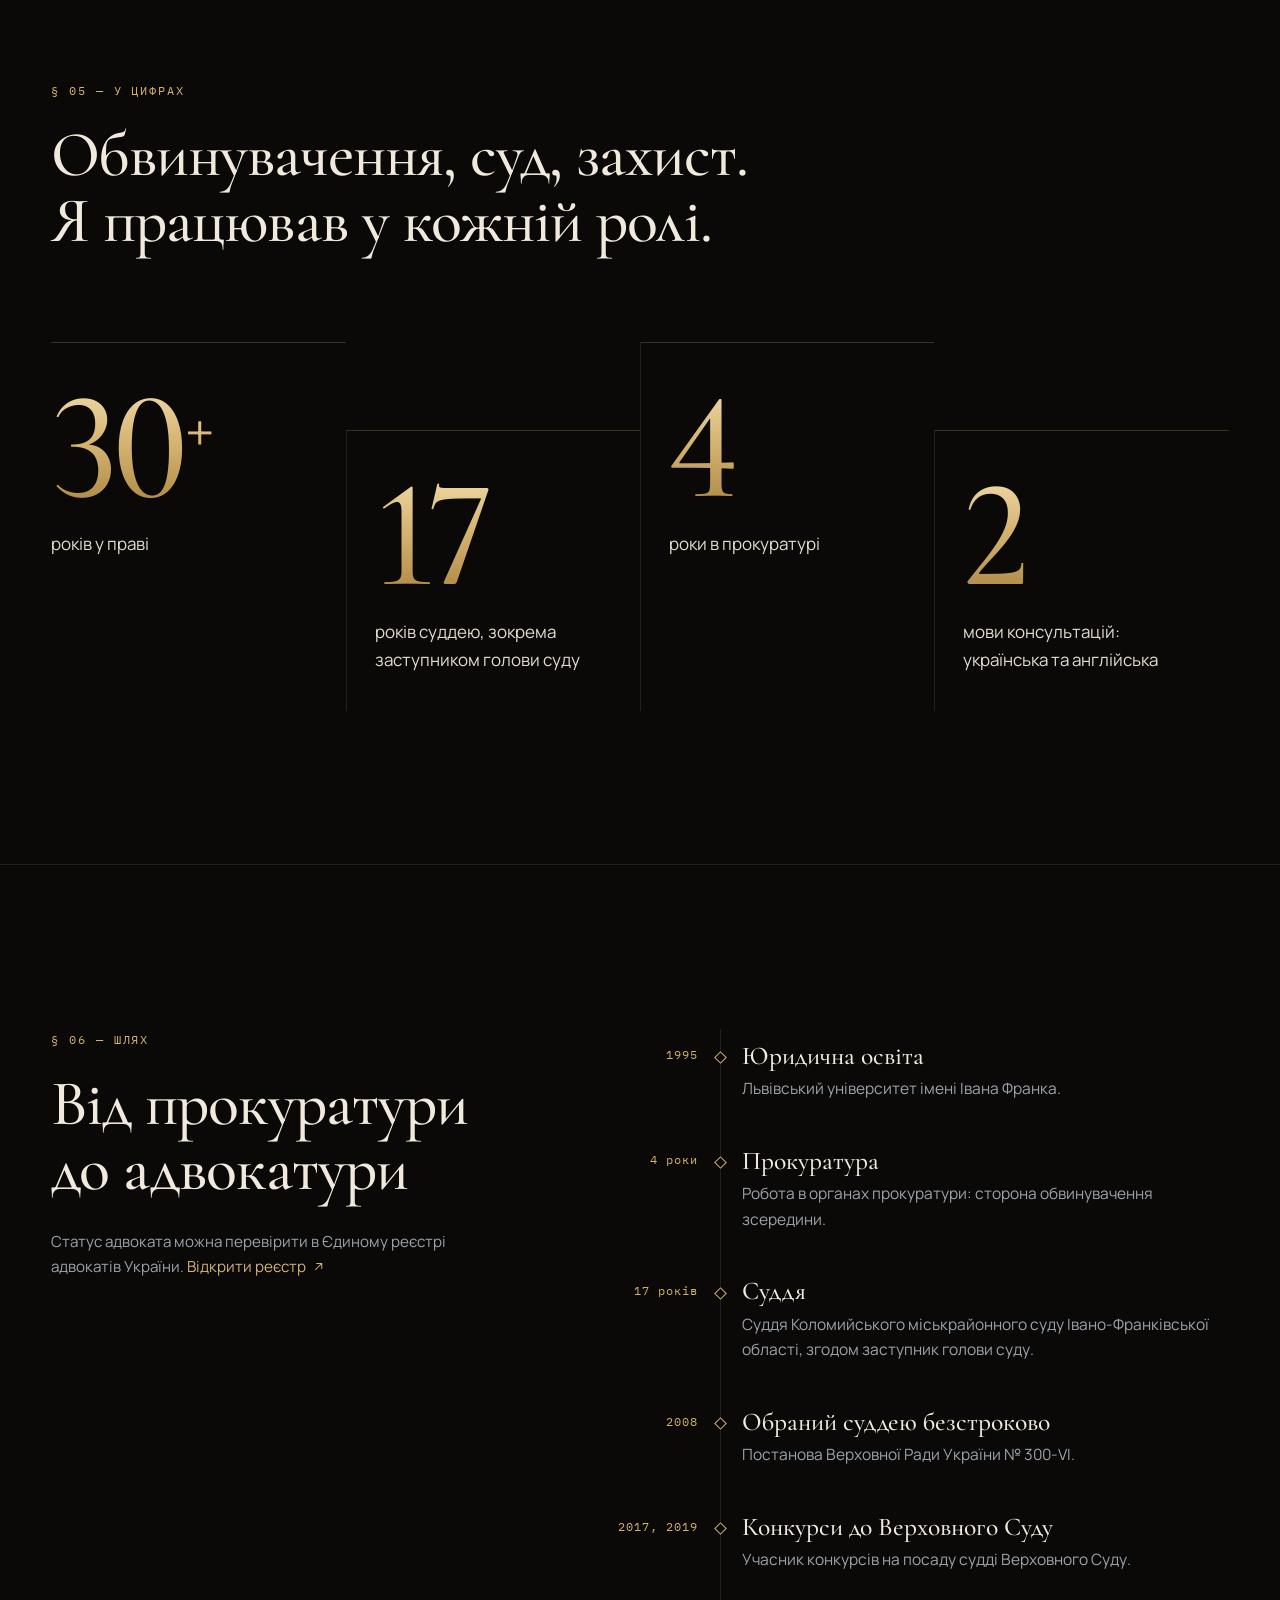
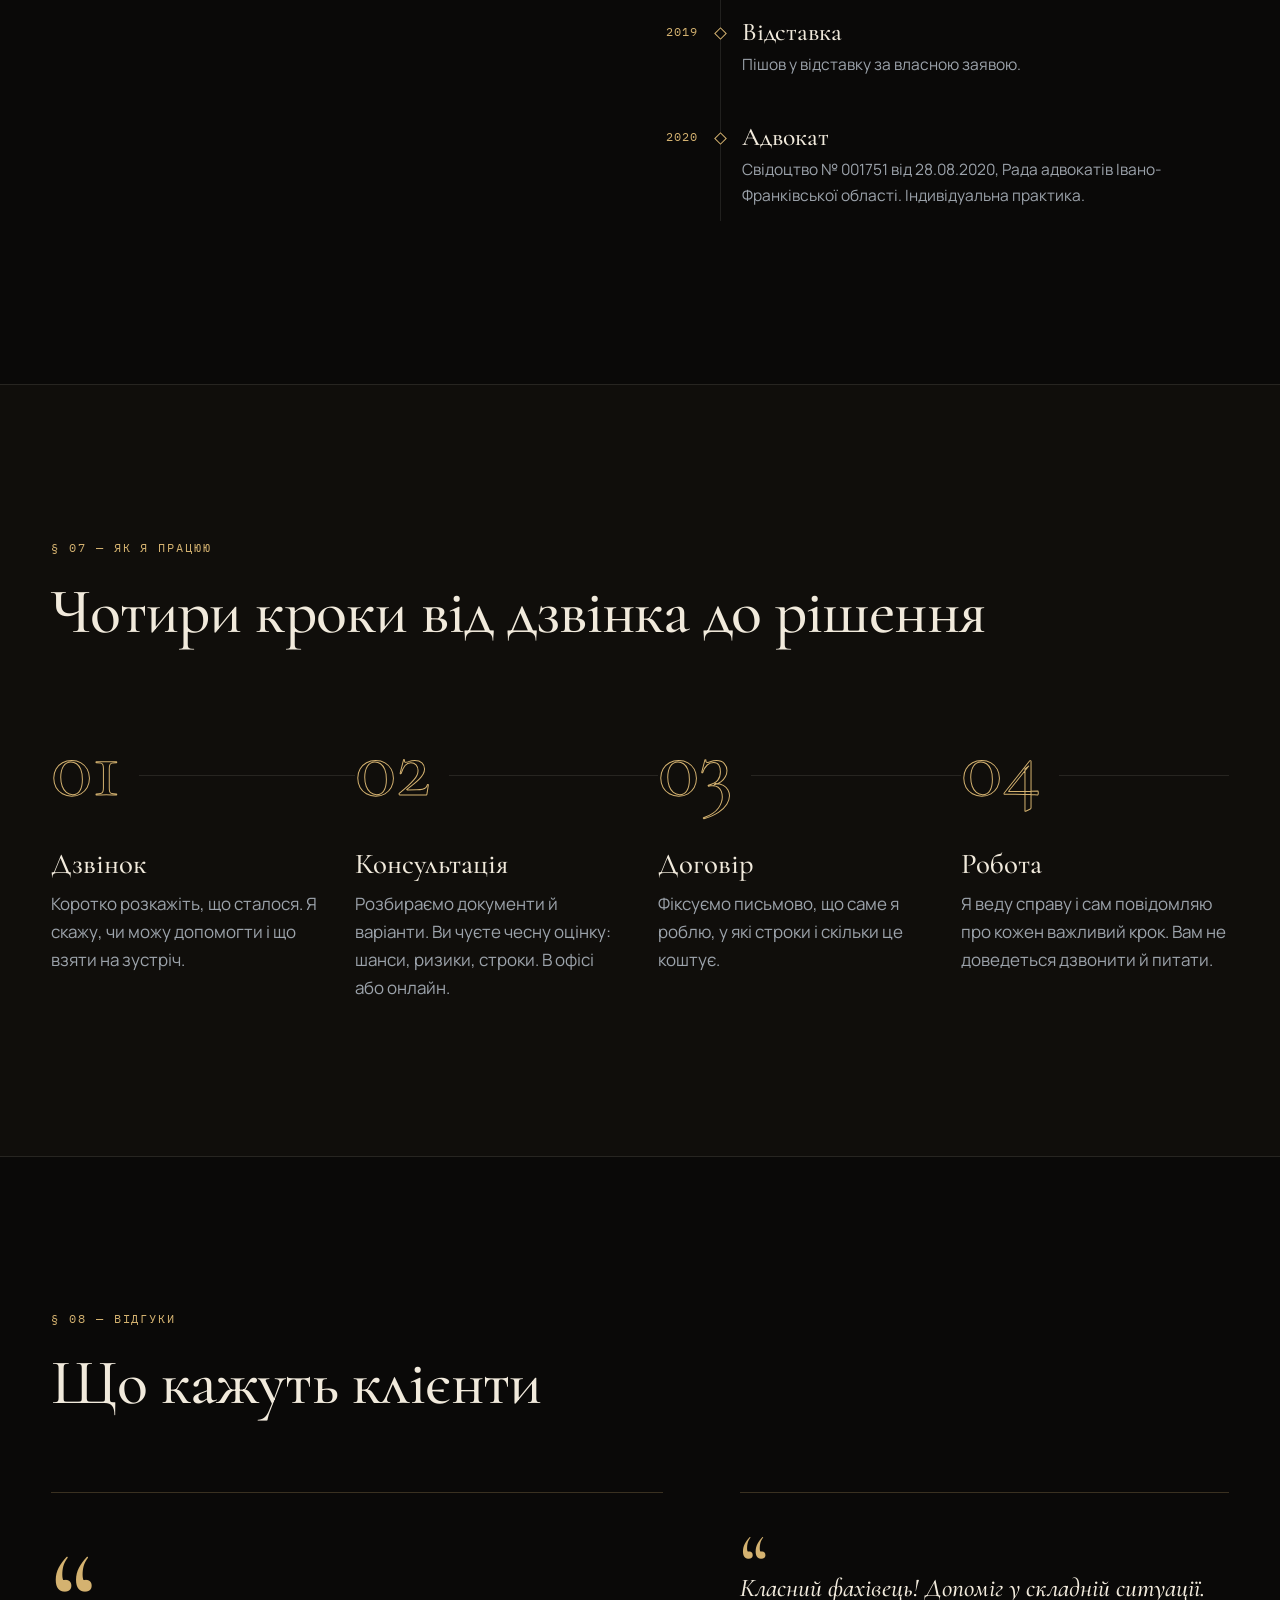
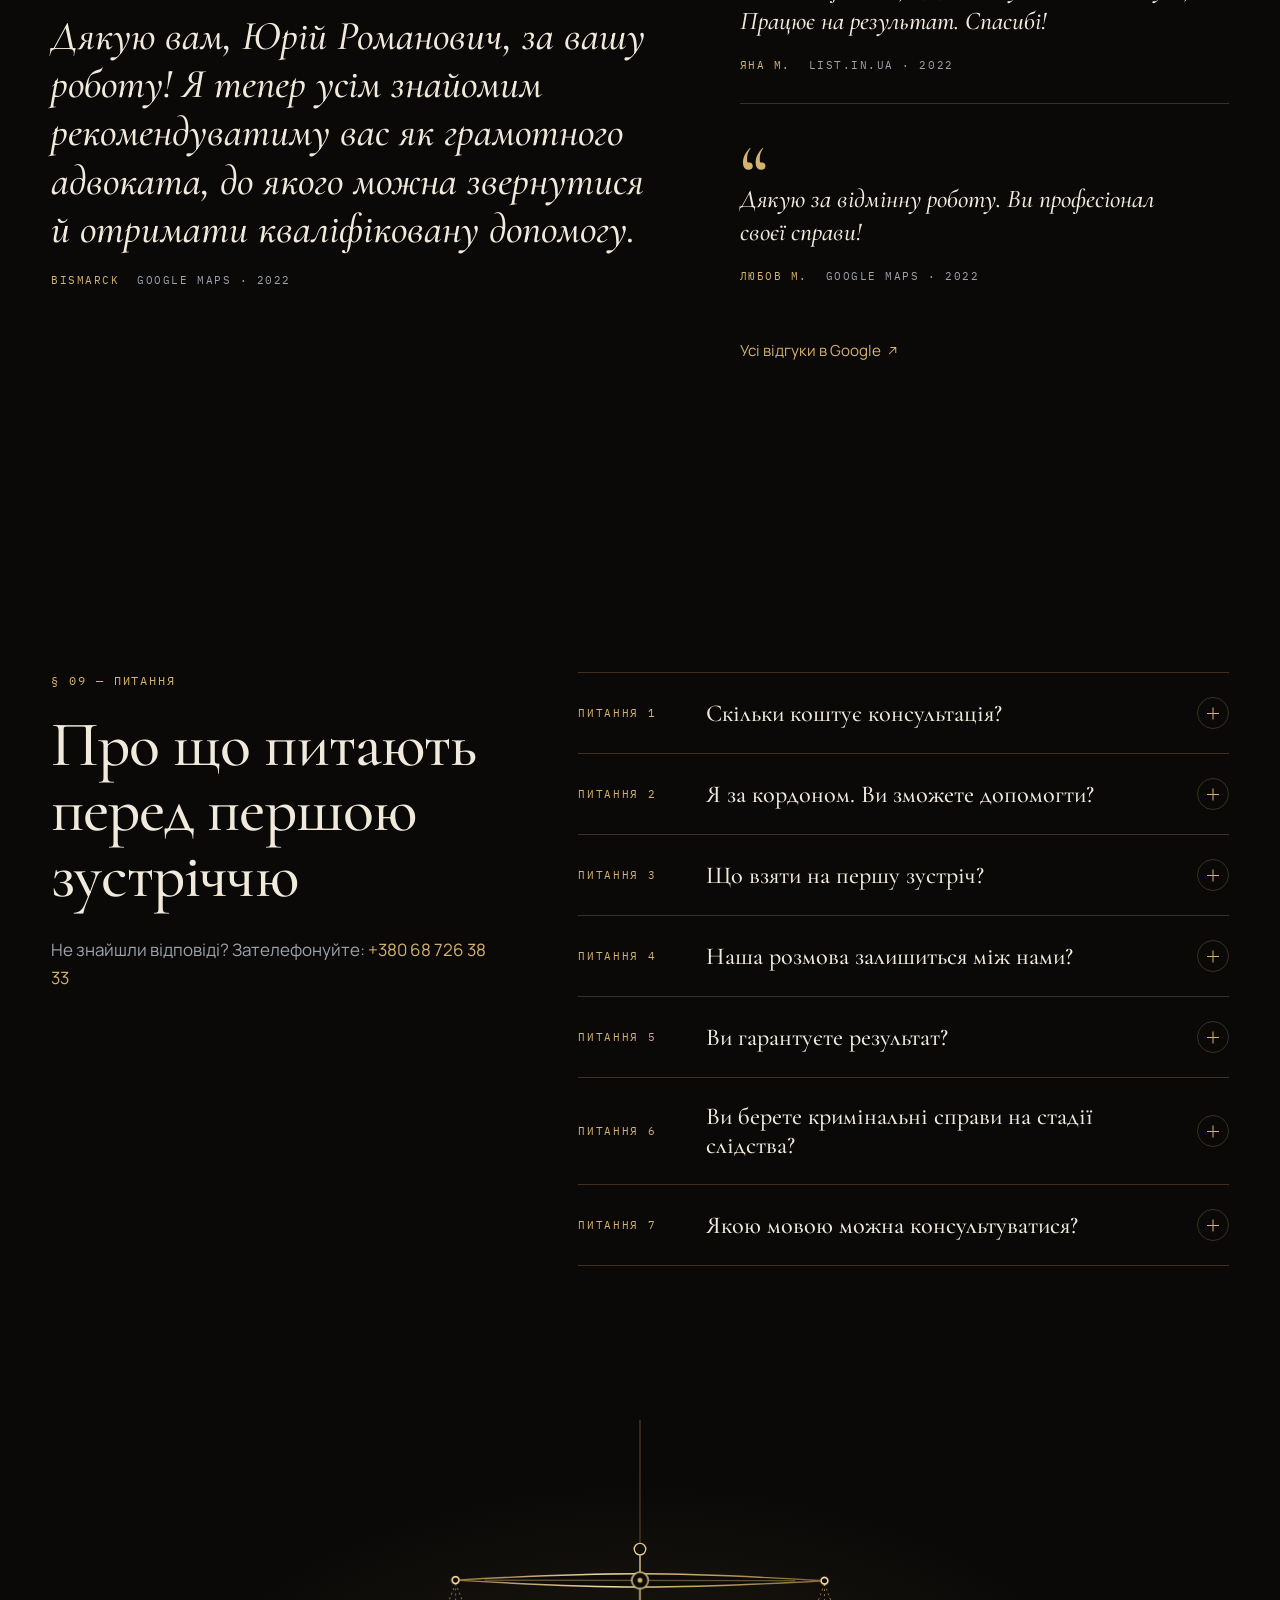
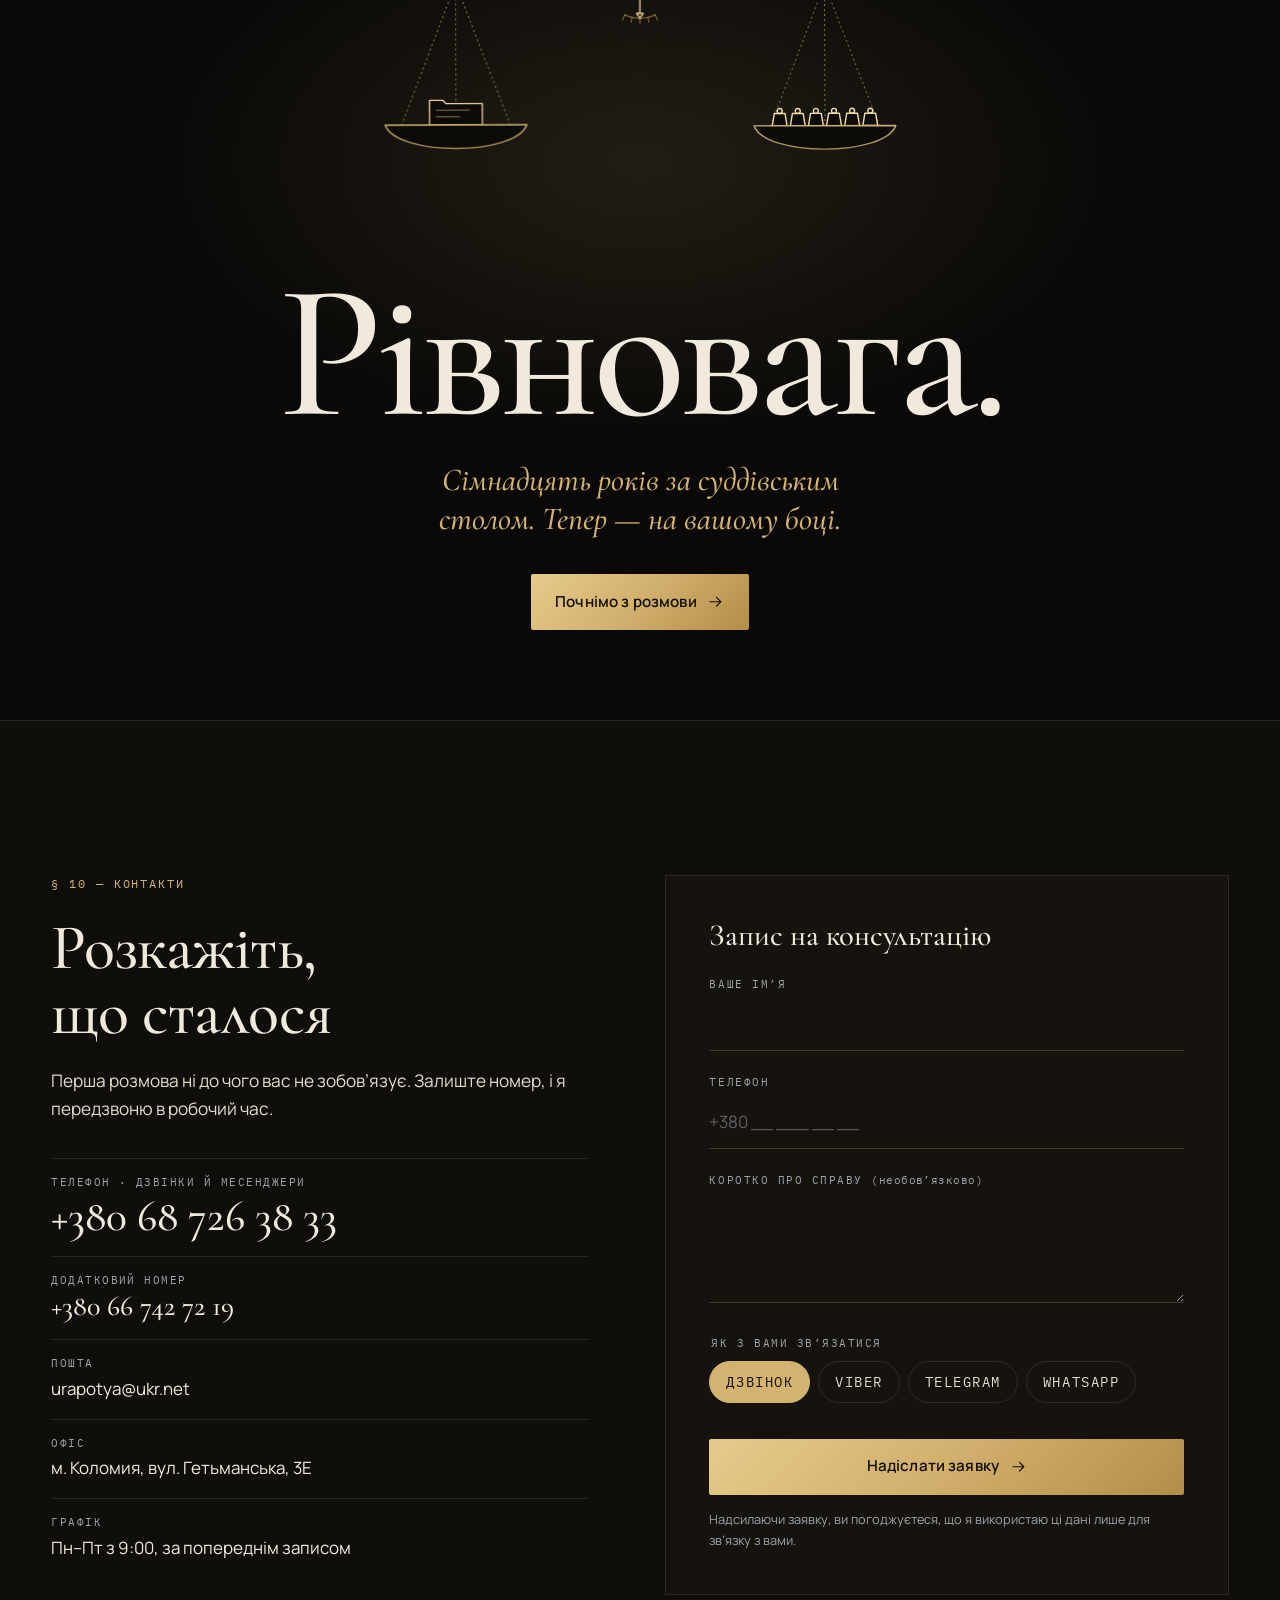
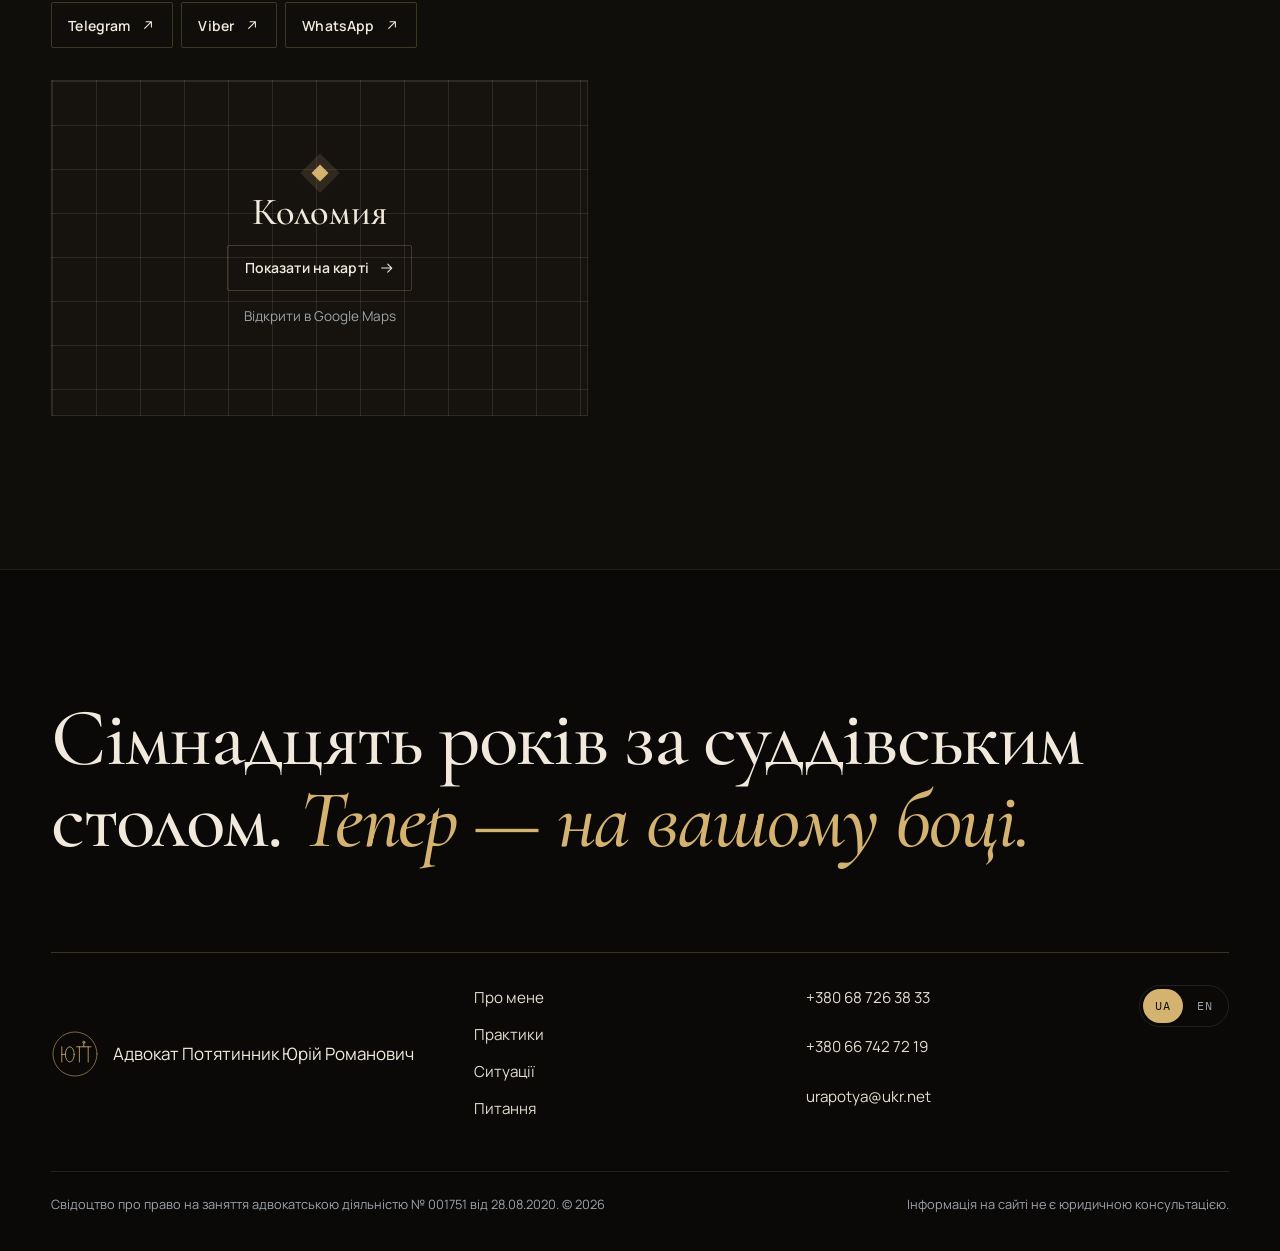
==== commit 2e25e57c: "About photo: less sepia, more of the actual colors The grade matching the hero read too yellow/monoc" ====
--- a/index.html
+++ b/index.html
@@ -219,7 +219,7 @@
           <p data-i18n="about.p2">Що це дає вам: я бачу справу так, як її побачить суд. Де доказ слабкий. Який строк от-от мине. Який аргумент справді важить, а який лише займає сторінку.</p>
         </div>
         <figure class="about__photo" data-reveal="img">
-          <img class="about__photo-fg" src="assets/img/portrait-about-fullbody.jpg?v=4" width="480" height="800" loading="lazy" decoding="async" alt="Юрій Потятинник, портрет" data-i18n-attr="alt:about.alt">
+          <img class="about__photo-fg" src="assets/img/portrait-about-fullbody.jpg?v=5" width="480" height="800" loading="lazy" decoding="async" alt="Юрій Потятинник, портрет" data-i18n-attr="alt:about.alt">
           <figcaption data-i18n="about.caption">Юрій Потятинник · адвокат</figcaption>
         </figure>
         <ul class="about__values">
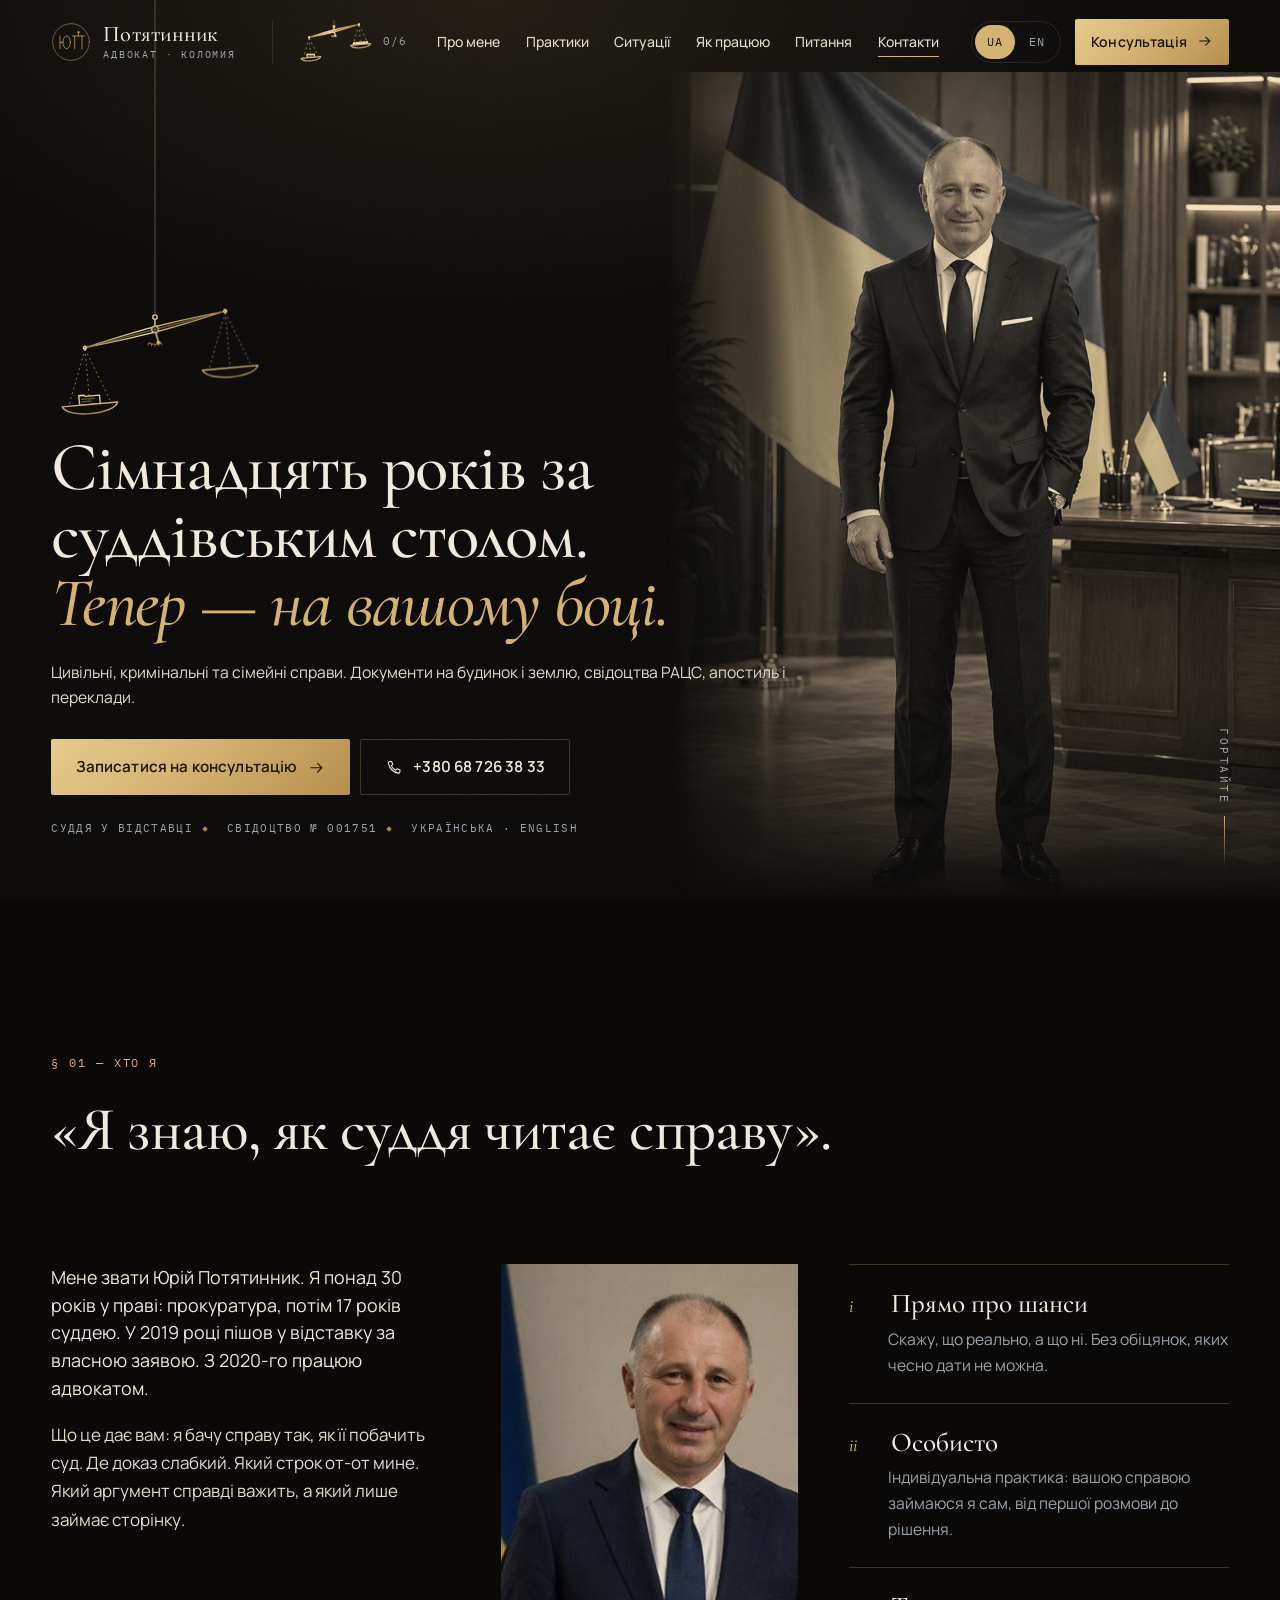
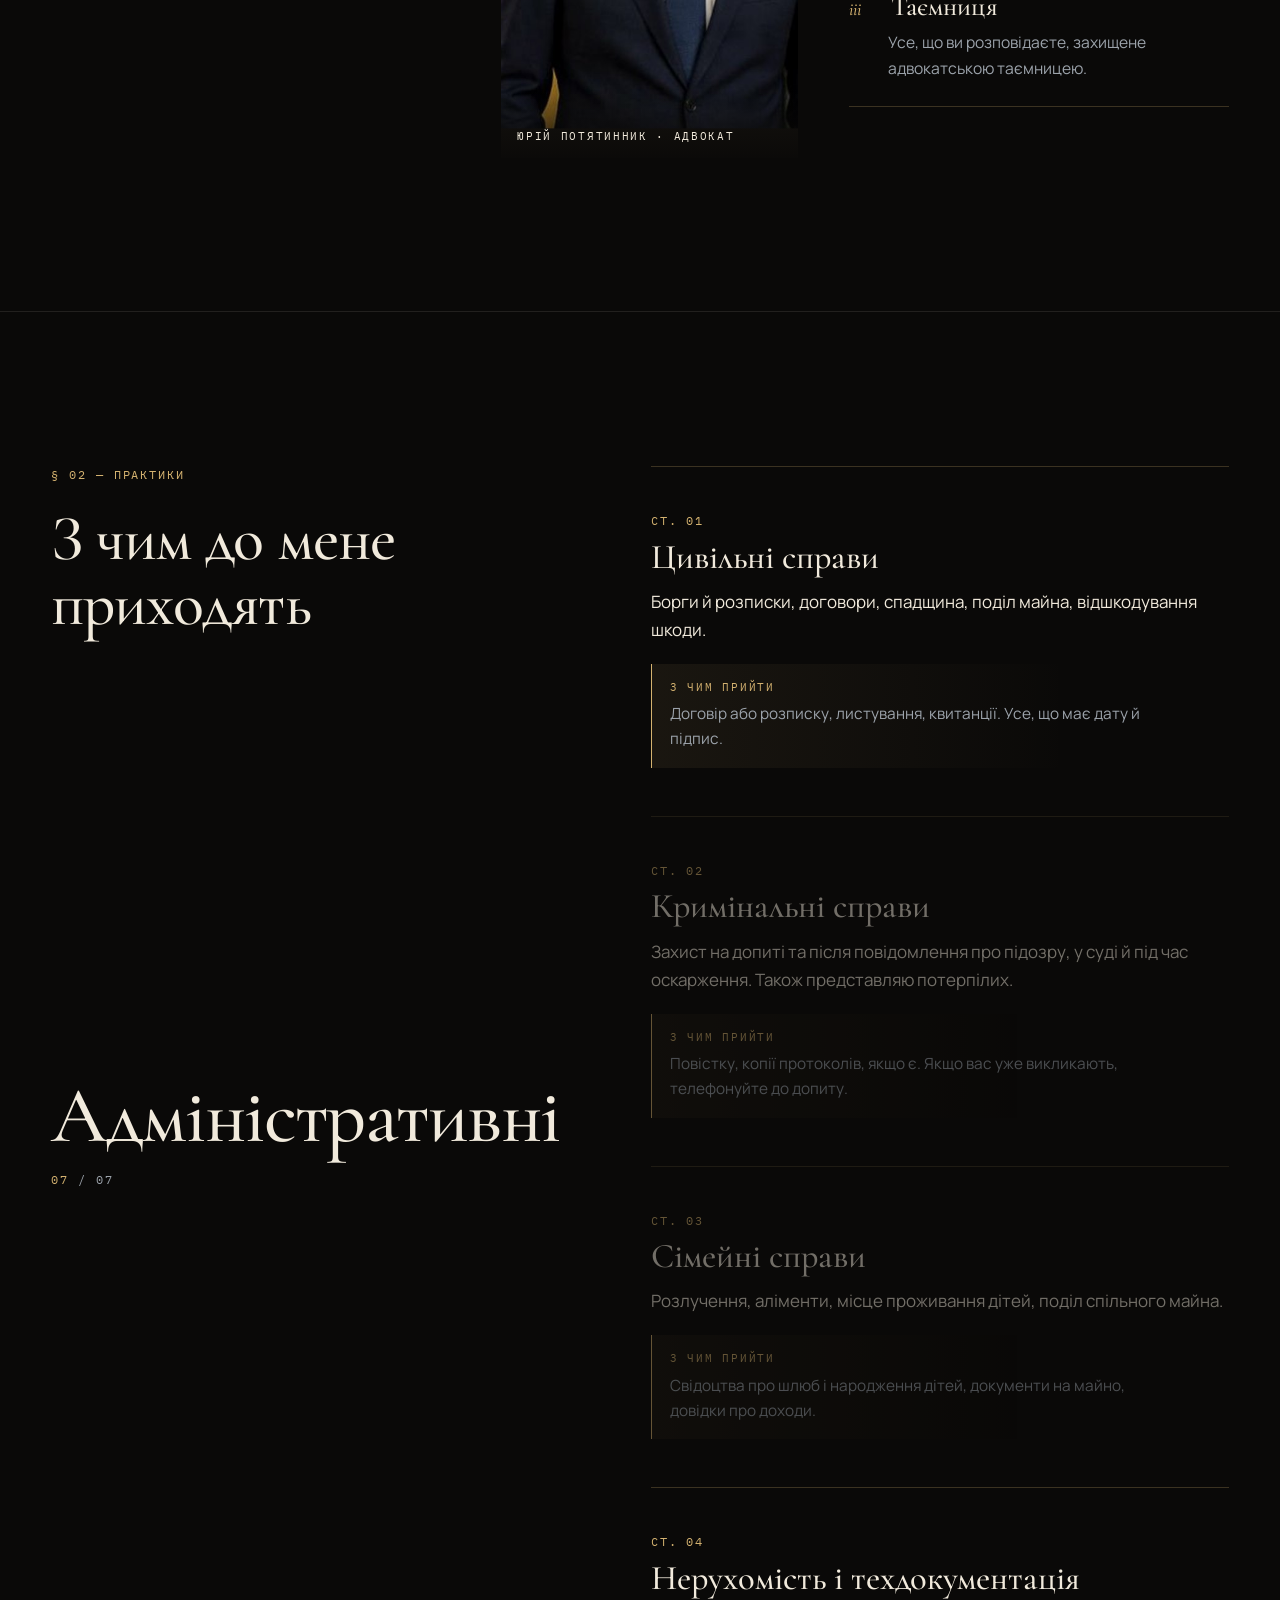
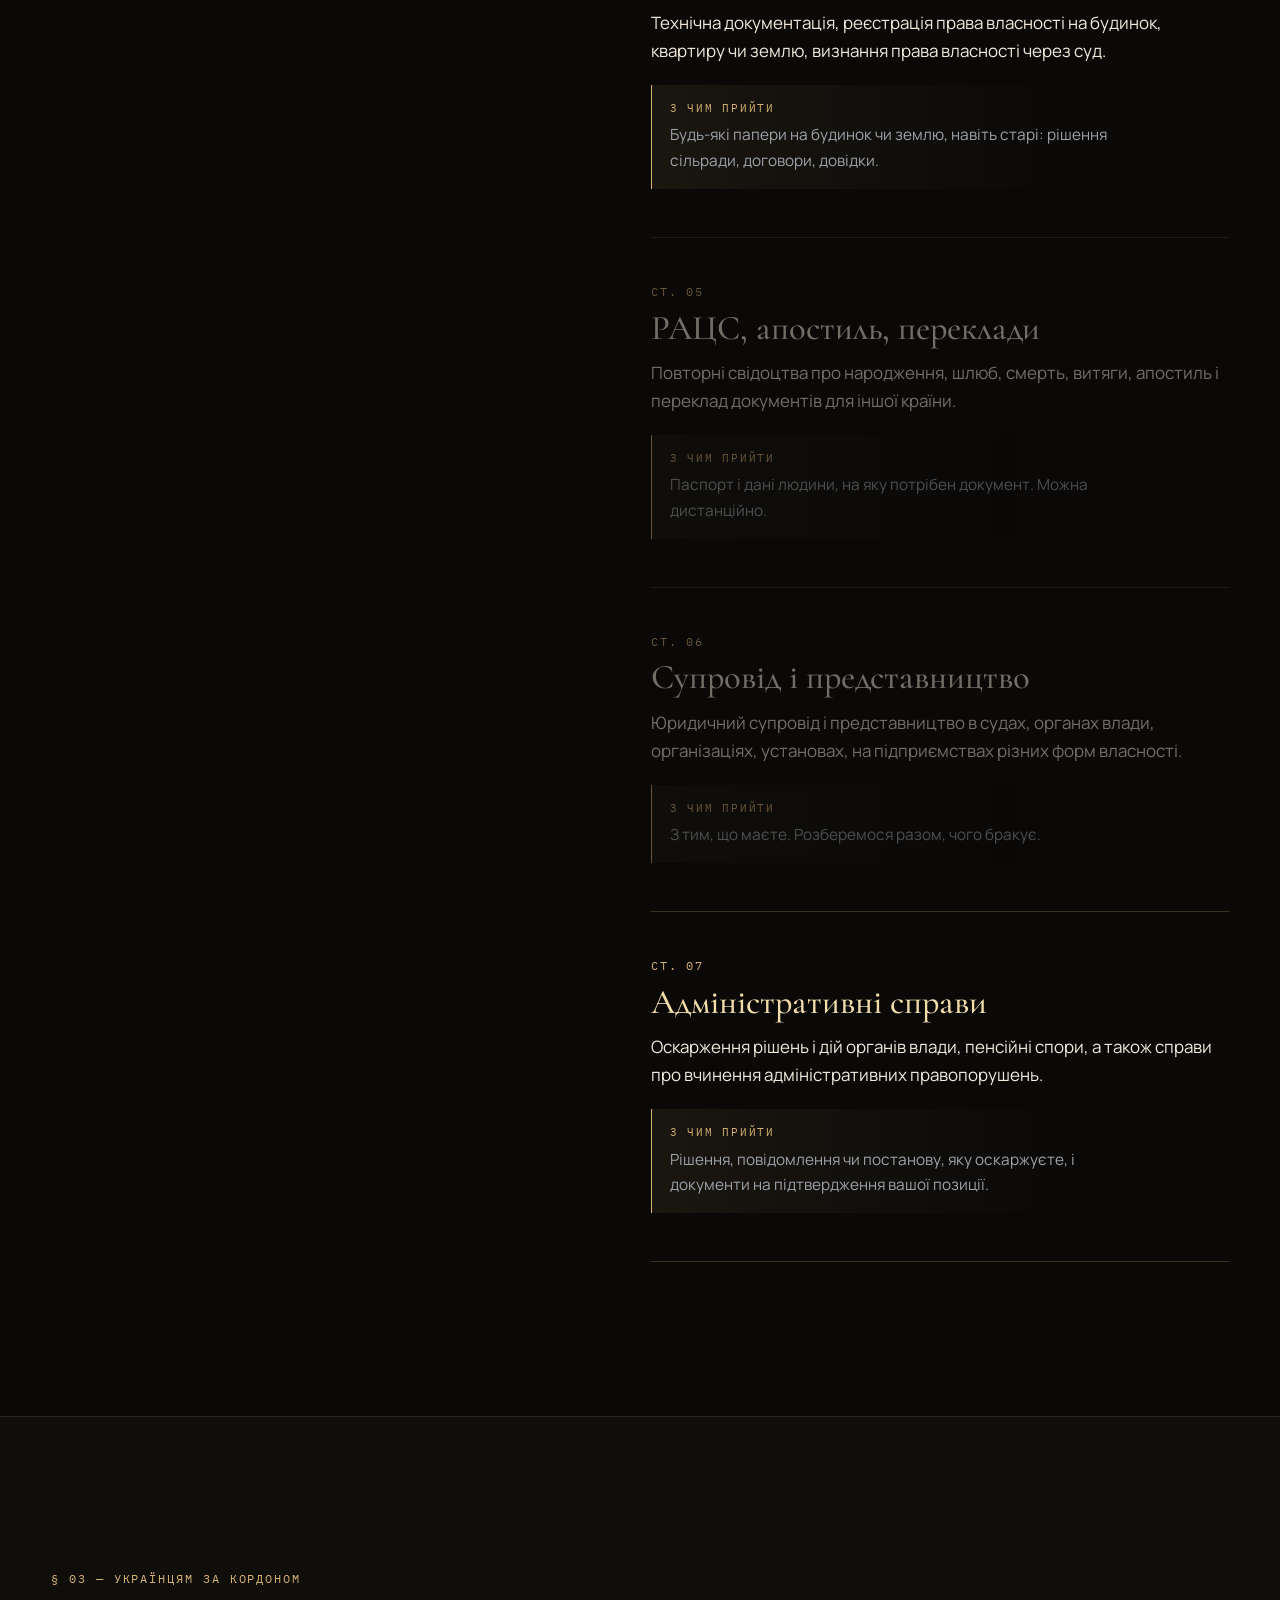
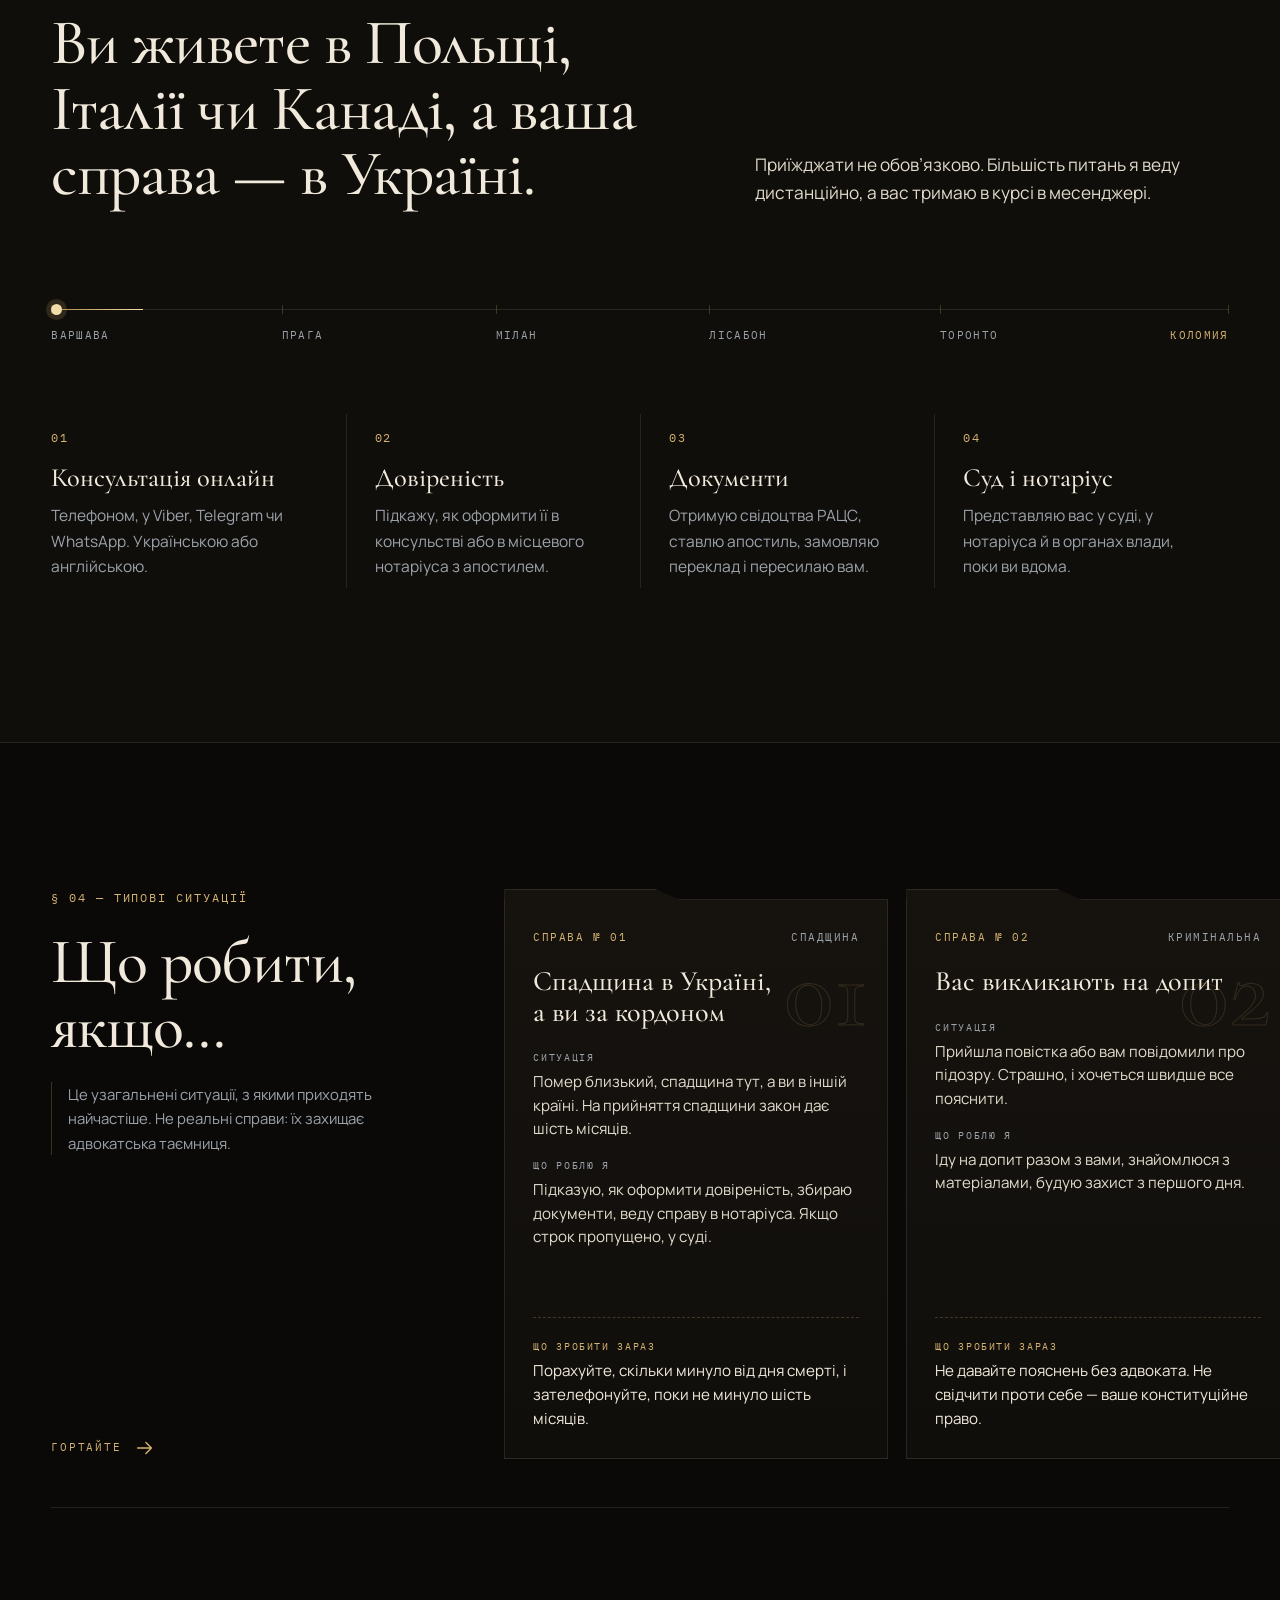
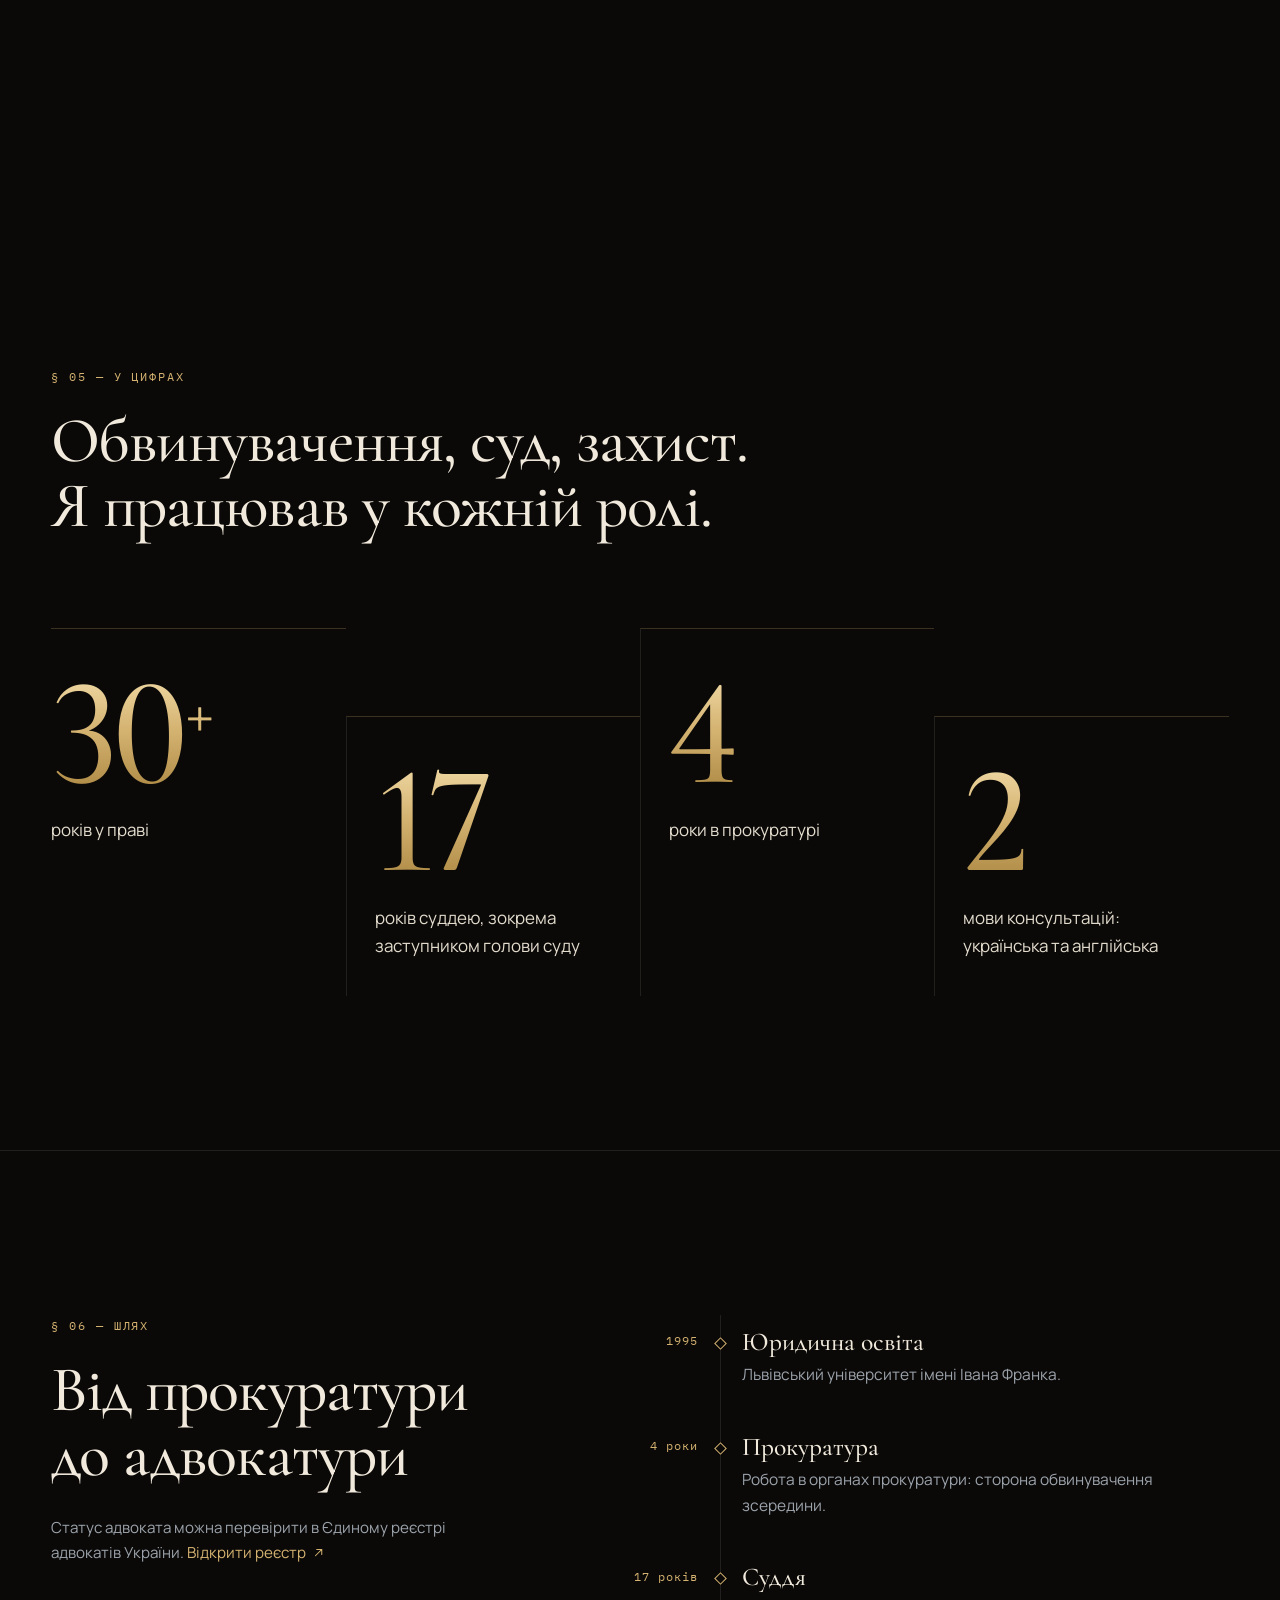
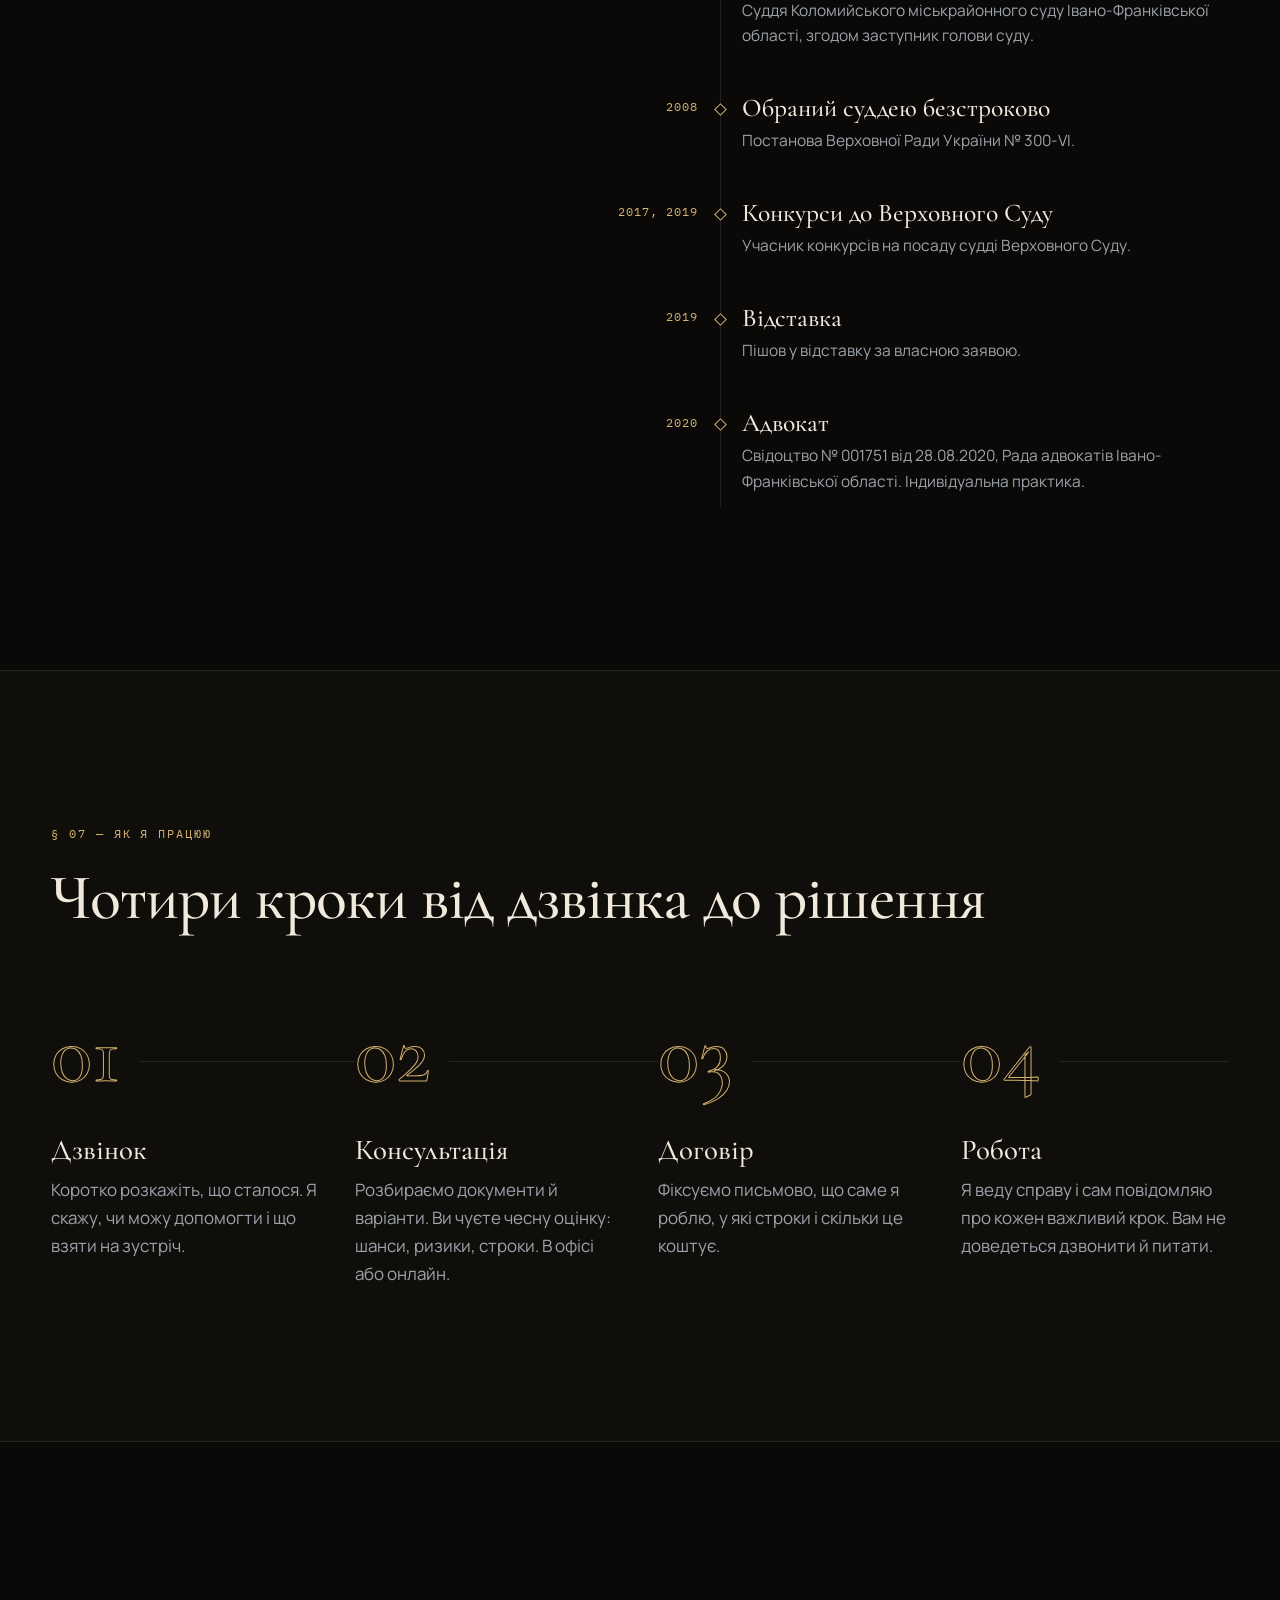
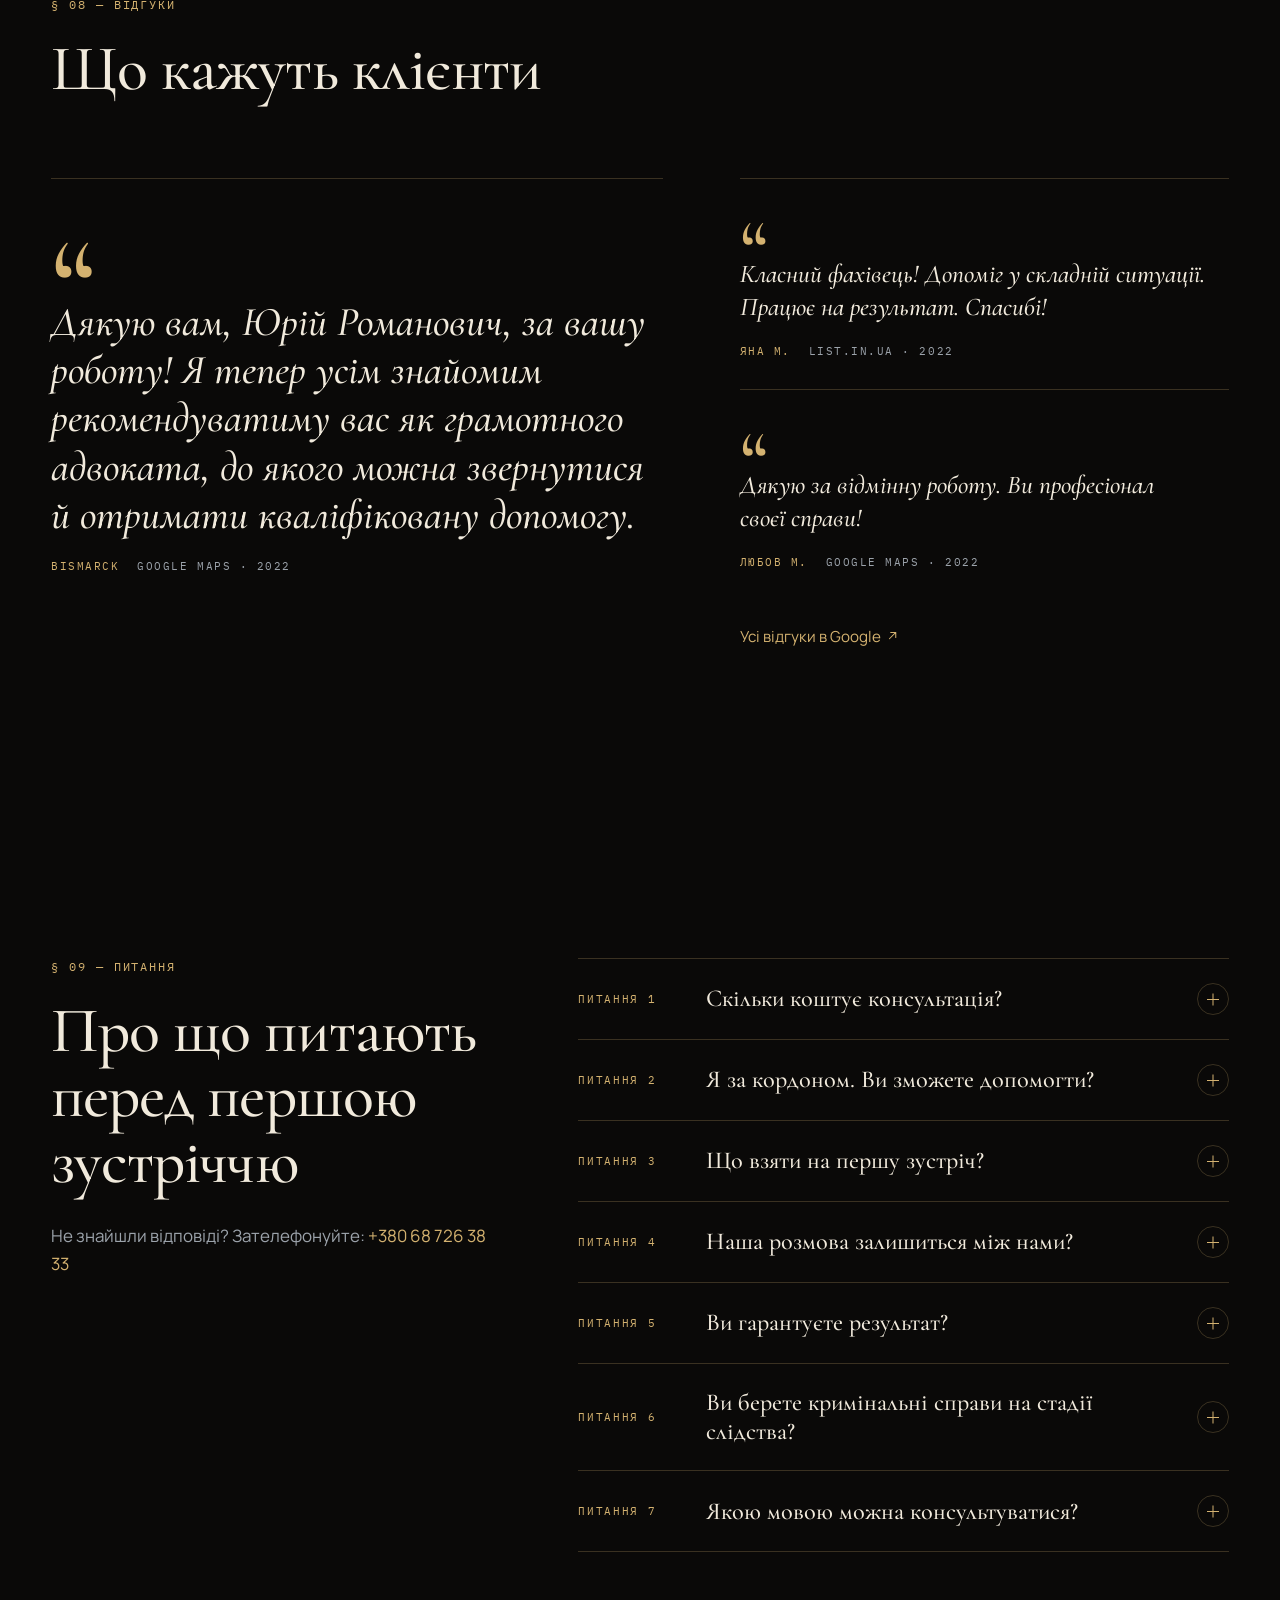
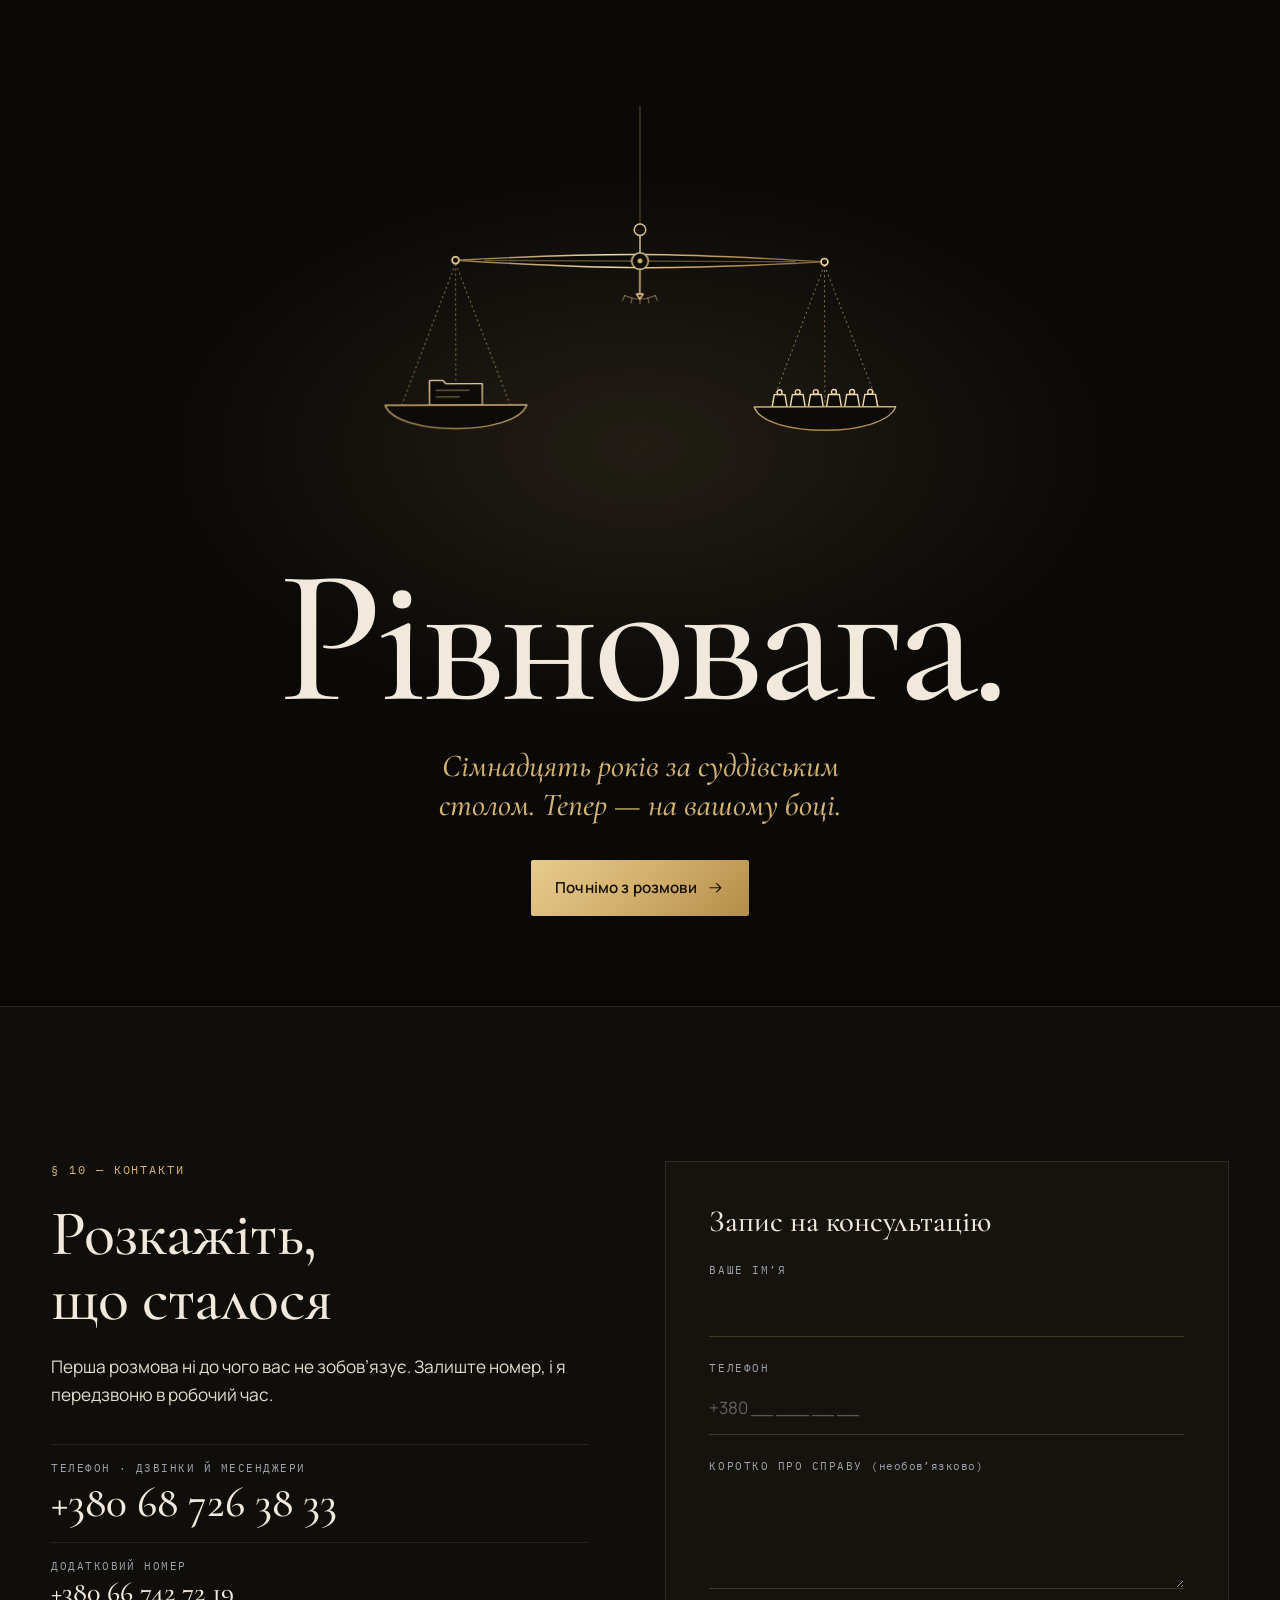
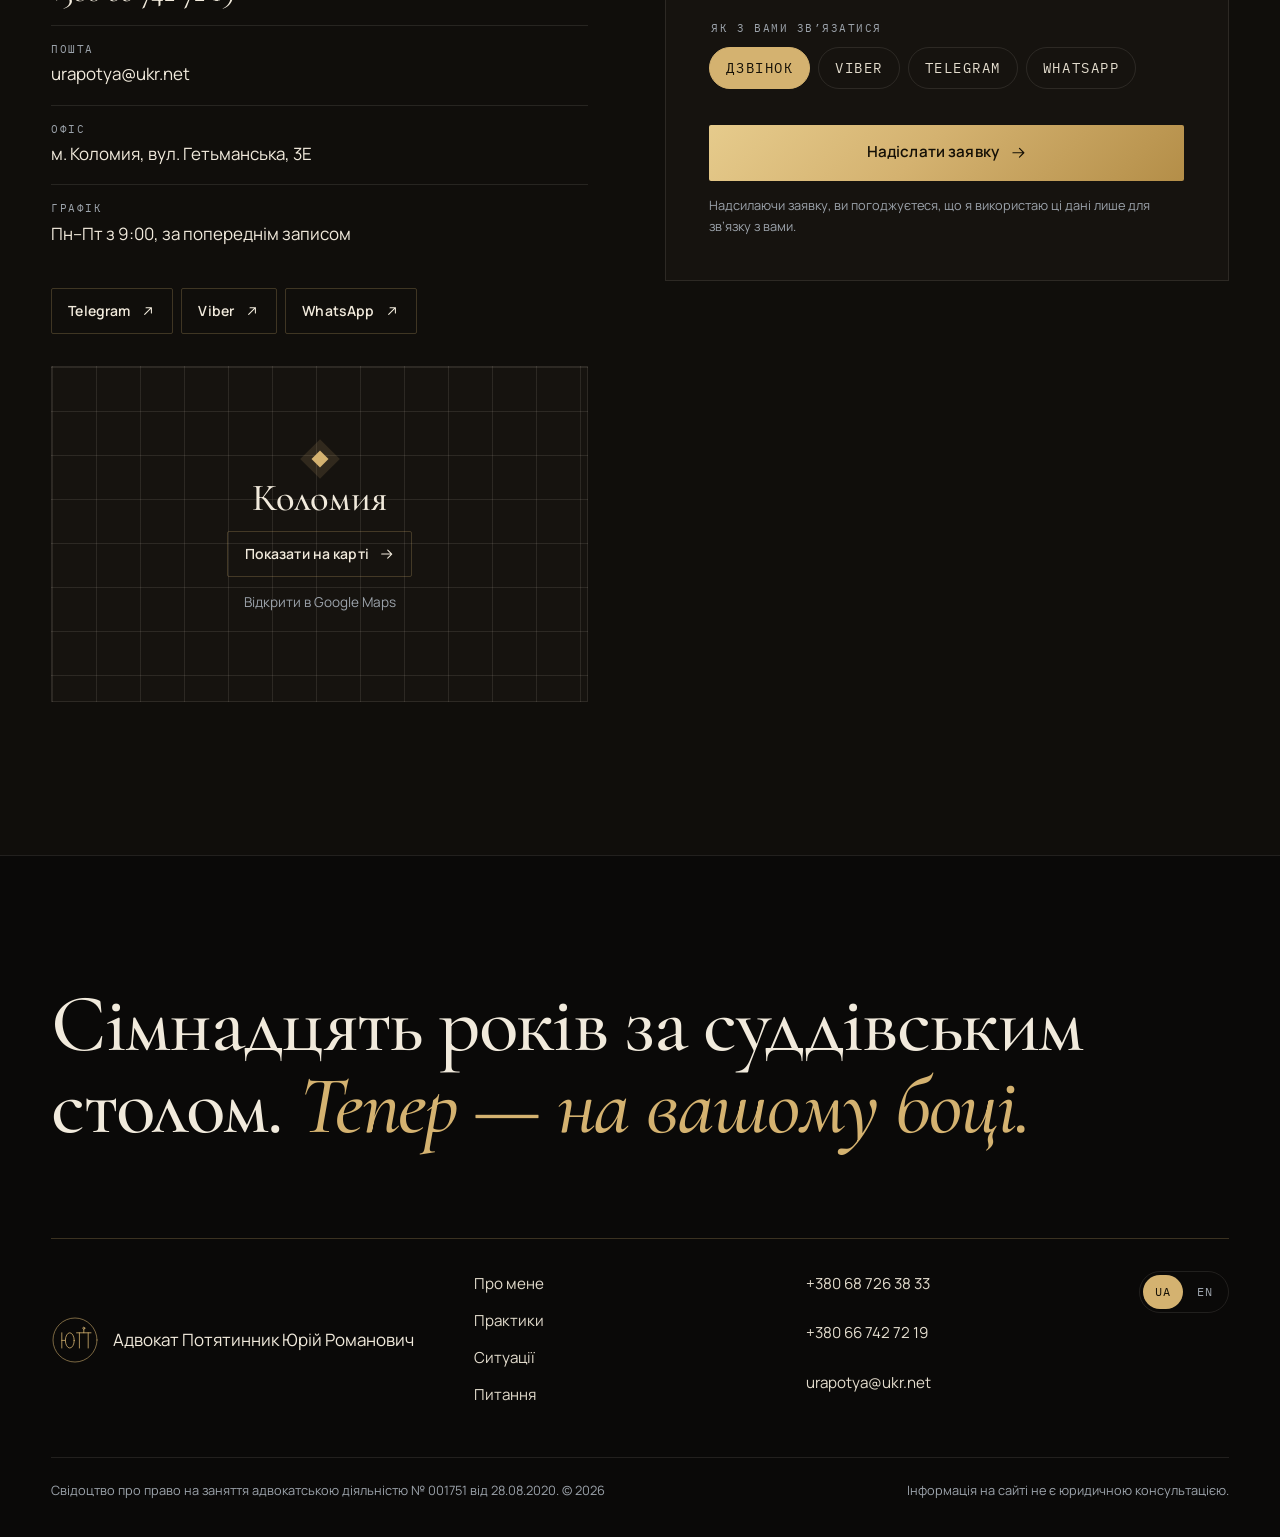
==== commit 81438001: "About: trim bio detail; Practice: broaden counsel item, add administrative cases - About quote and b" ====
--- a/index.html
+++ b/index.html
@@ -212,10 +212,10 @@
   <section class="section about" id="about" aria-labelledby="about-title" data-weight="+ 17 років у суді" data-i18n-attr="data-weight:w.1">
     <div class="container">
       <p class="eyebrow" data-reveal data-i18n="about.eyebrow">§ 01 — Хто я</p>
-      <h2 class="about__quote" id="about-title" data-split data-i18n="about.quote">«Я знаю, як суддя читає справу. Сімнадцять років я читав їх сам».</h2>
+      <h2 class="about__quote" id="about-title" data-split data-i18n="about.quote">«Я знаю, як суддя читає справу».</h2>
       <div class="about__grid">
         <div class="about__text" data-reveal>
-          <p data-i18n="about.p1">Мене звати Юрій Потятинник. Я понад 30 років у праві: прокуратура, потім 17 років суддею, зокрема заступником голови Коломийського міськрайонного суду. У 2019 році пішов у відставку за власною заявою. З 2020-го працюю адвокатом.</p>
+          <p data-i18n="about.p1">Мене звати Юрій Потятинник. Я понад 30 років у праві: прокуратура, потім 17 років суддею. У 2019 році пішов у відставку за власною заявою. З 2020-го працюю адвокатом.</p>
           <p data-i18n="about.p2">Що це дає вам: я бачу справу так, як її побачить суд. Де доказ слабкий. Який строк от-от мине. Який аргумент справді важить, а який лише займає сторінку.</p>
         </div>
         <figure class="about__photo" data-reveal="img">
@@ -244,8 +244,9 @@
           <span class="practice__word" data-i18n="practice.w4">Нерухомість</span>
           <span class="practice__word" data-i18n="practice.w5">Документи</span>
           <span class="practice__word" data-i18n="practice.w6">Супровід</span>
-        </div>
-        <p class="practice__counter" aria-hidden="true"><span class="practice__cur">01</span> / 06</p>
+          <span class="practice__word" data-i18n="practice.w7">Адміністративні</span>
+        </div>
+        <p class="practice__counter" aria-hidden="true"><span class="practice__cur">01</span> / 07</p>
       </div>
       <div class="practice__list">
         <article class="practice__item is-active">
@@ -281,8 +282,14 @@
         <article class="practice__item">
           <p class="practice__num" data-i18n="practice.n6">Ст. 06</p>
           <h3 data-i18n="practice.t6">Супровід і представництво</h3>
-          <p class="practice__desc" data-i18n="practice.d6">Представляю вас у судах, органах влади, у нотаріуса й у виконавчій службі.</p>
+          <p class="practice__desc" data-i18n="practice.d6">Юридичний супровід і представництво в судах, органах влади, організаціях, установах, на підприємствах різних форм власності.</p>
           <p class="practice__come"><b data-i18n="practice.come">З чим прийти</b><span data-i18n="practice.c6">З тим, що маєте. Розберемося разом, чого бракує.</span></p>
+        </article>
+        <article class="practice__item">
+          <p class="practice__num" data-i18n="practice.n7">Ст. 07</p>
+          <h3 data-i18n="practice.t7">Адміністративні справи</h3>
+          <p class="practice__desc" data-i18n="practice.d7">Оскарження рішень і дій органів влади, пенсійні спори, а також справи про вчинення адміністративних правопорушень.</p>
+          <p class="practice__come"><b data-i18n="practice.come">З чим прийти</b><span data-i18n="practice.c7">Рішення, повідомлення чи постанову, яку оскаржуєте, і документи на підтвердження вашої позиції.</span></p>
         </article>
       </div>
     </div>
@@ -637,7 +644,7 @@
 <script src="assets/vendor/ScrollTrigger.min.js" defer></script>
 <script src="assets/vendor/lenis.min.js" defer></script>
 <script src="assets/vendor/split-type.min.js" defer></script>
-<script src="assets/i18n/i18n.js?v=4" defer></script>
+<script src="assets/i18n/i18n.js?v=5" defer></script>
 <script src="assets/js/scales.js?v=2" defer></script>
 <script src="assets/js/motion.js?v=6" defer></script>
 <script src="assets/js/main.js?v=2" defer></script>
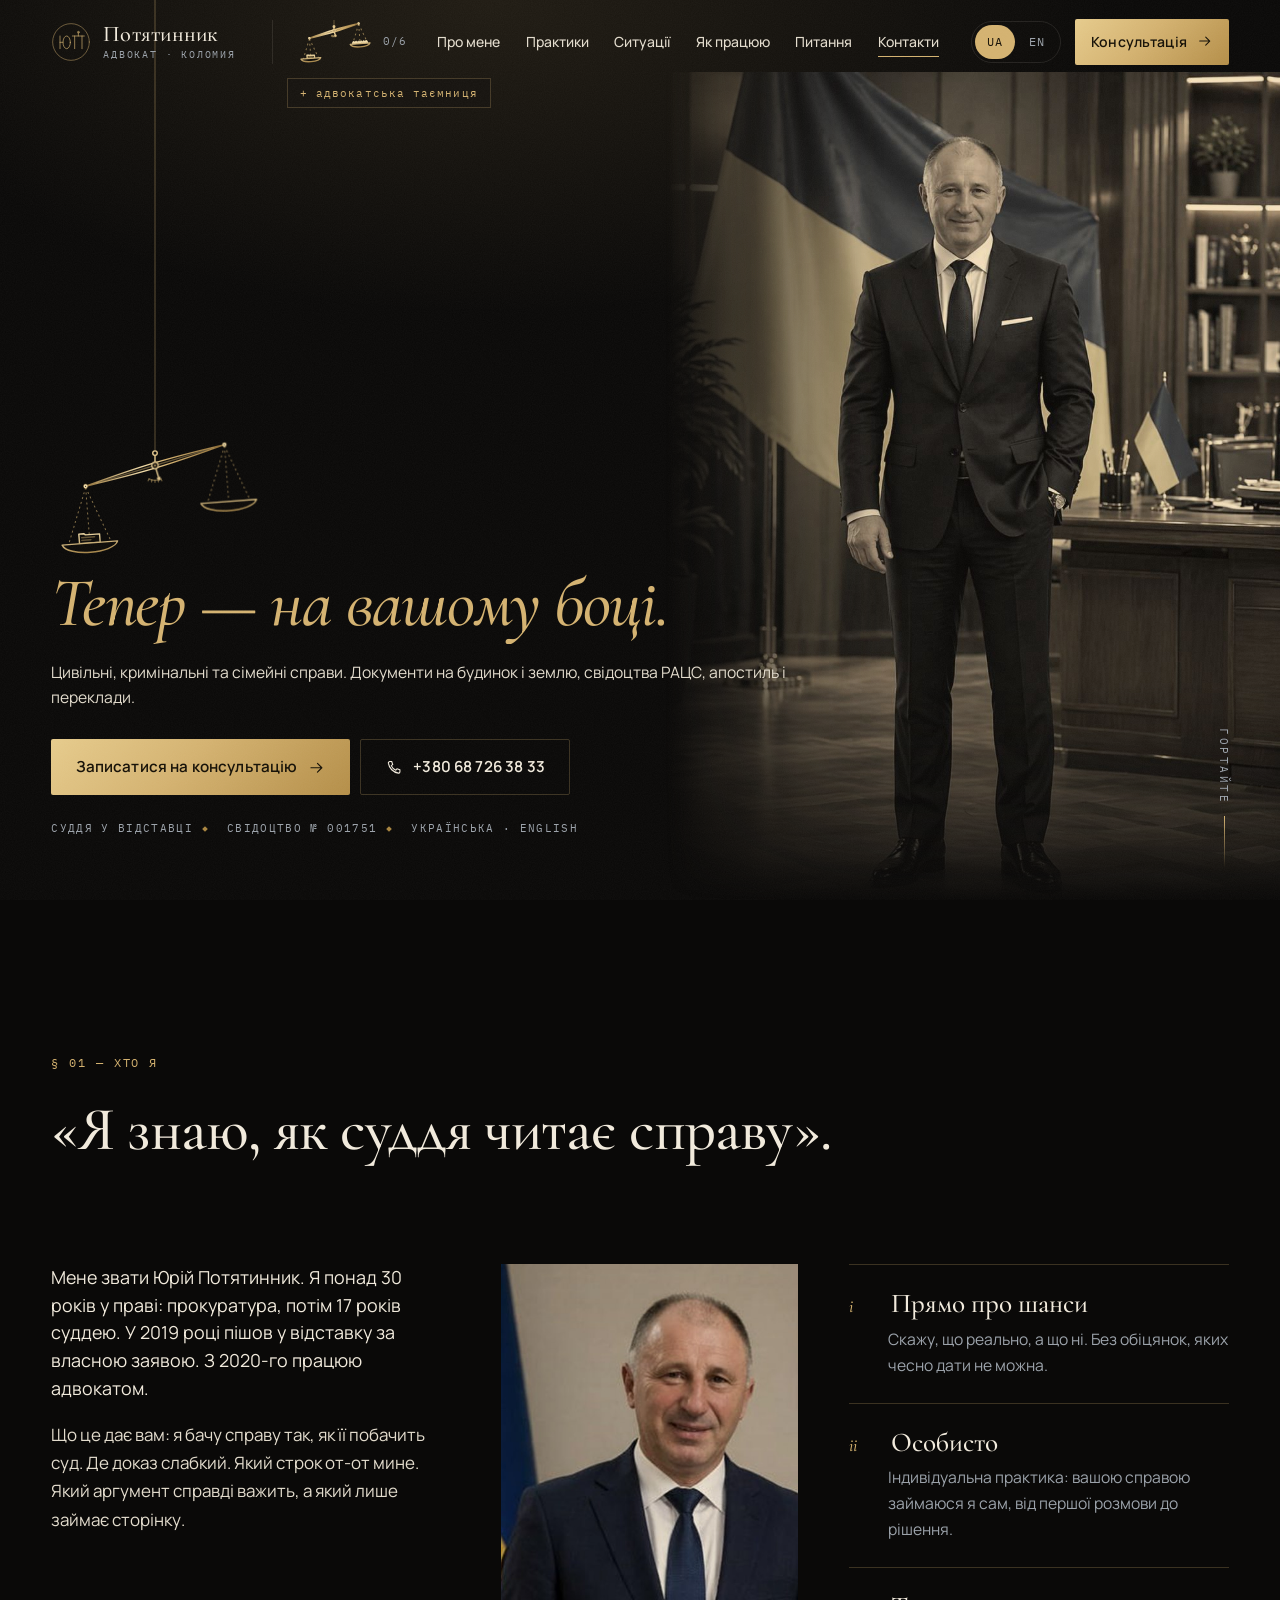
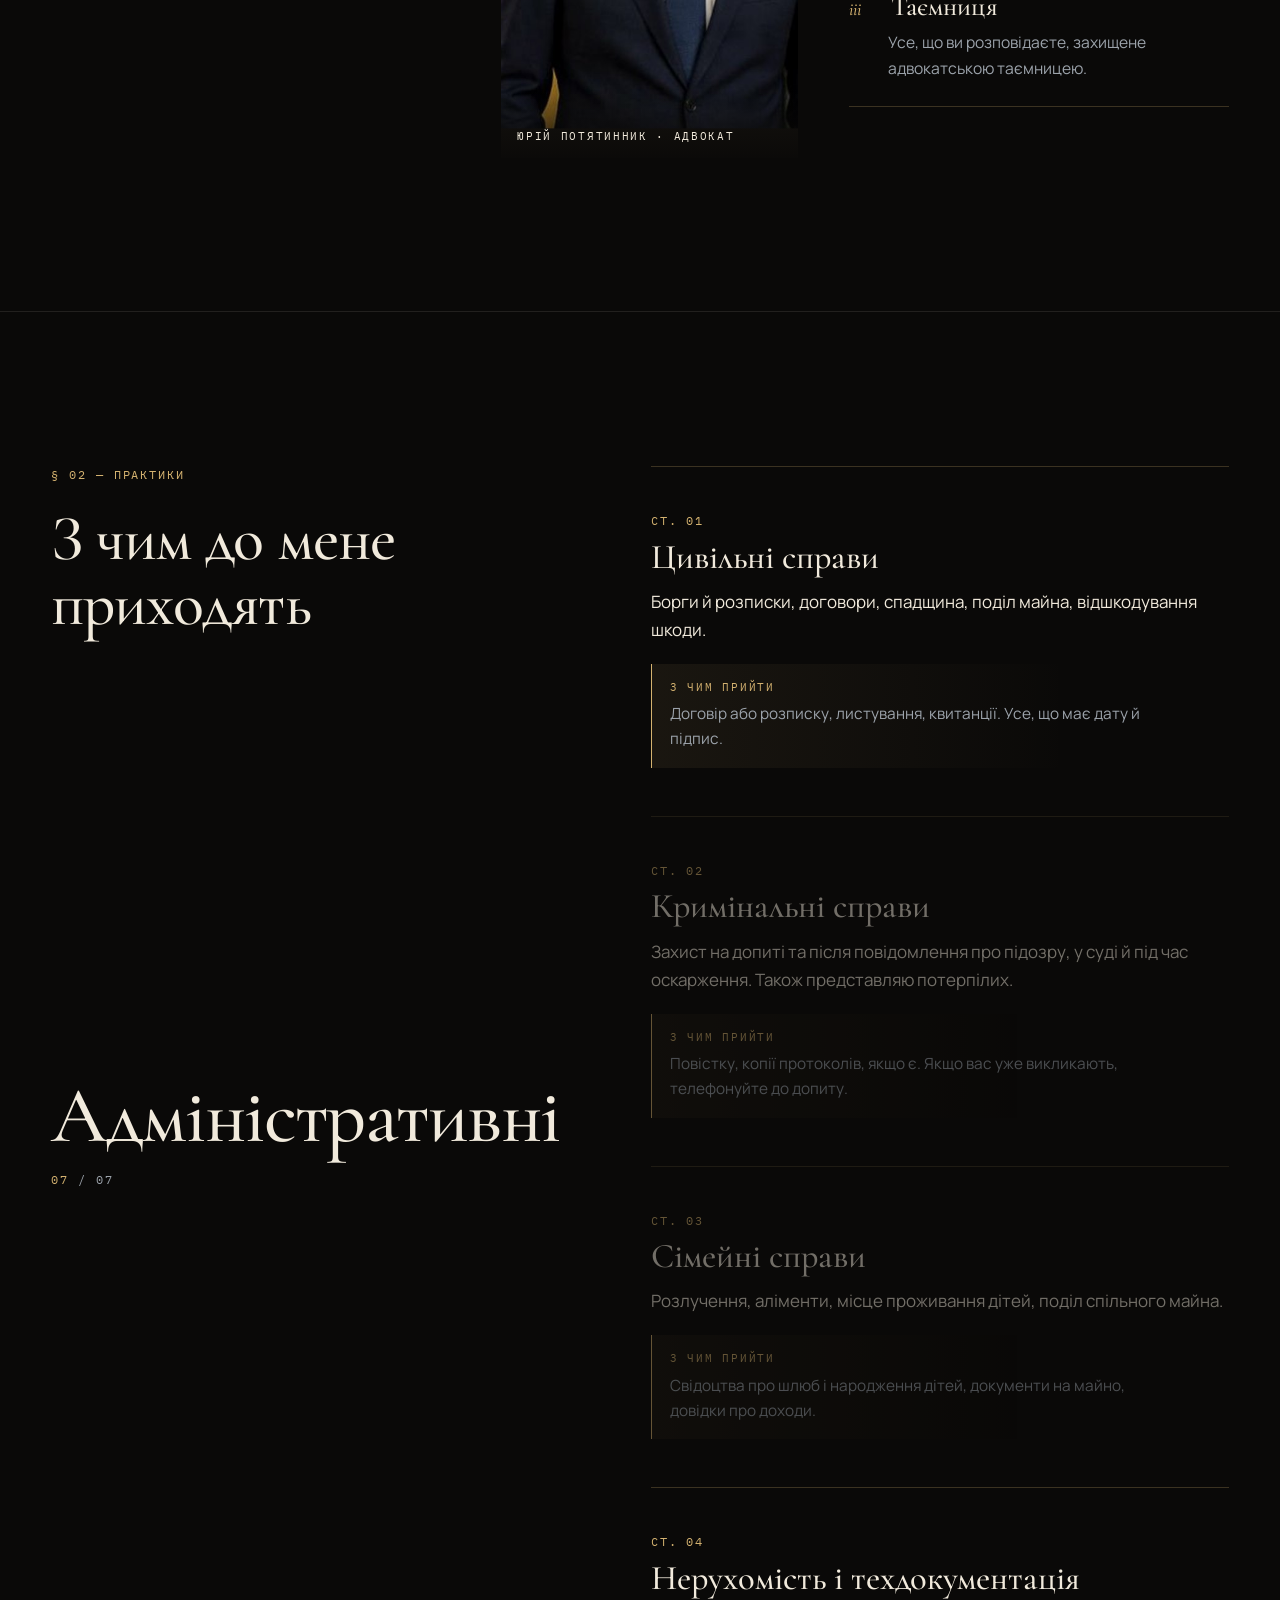
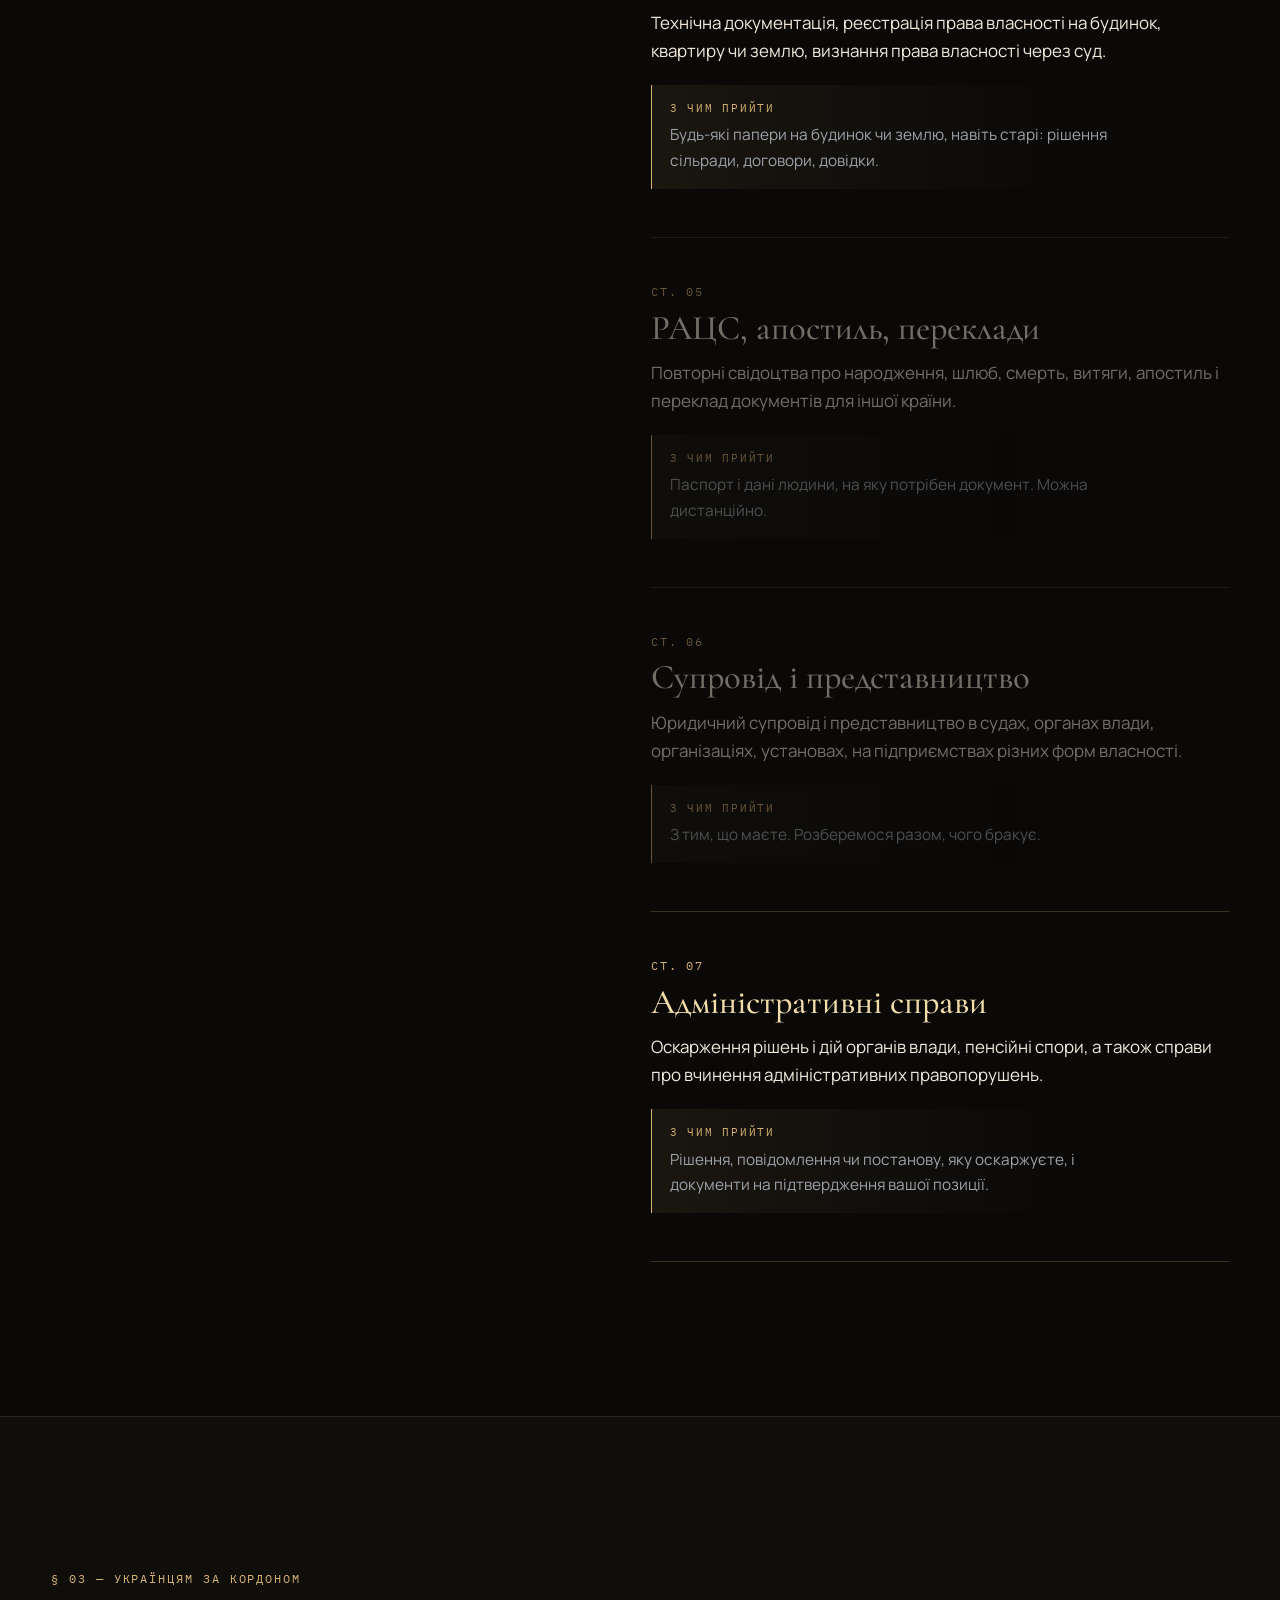
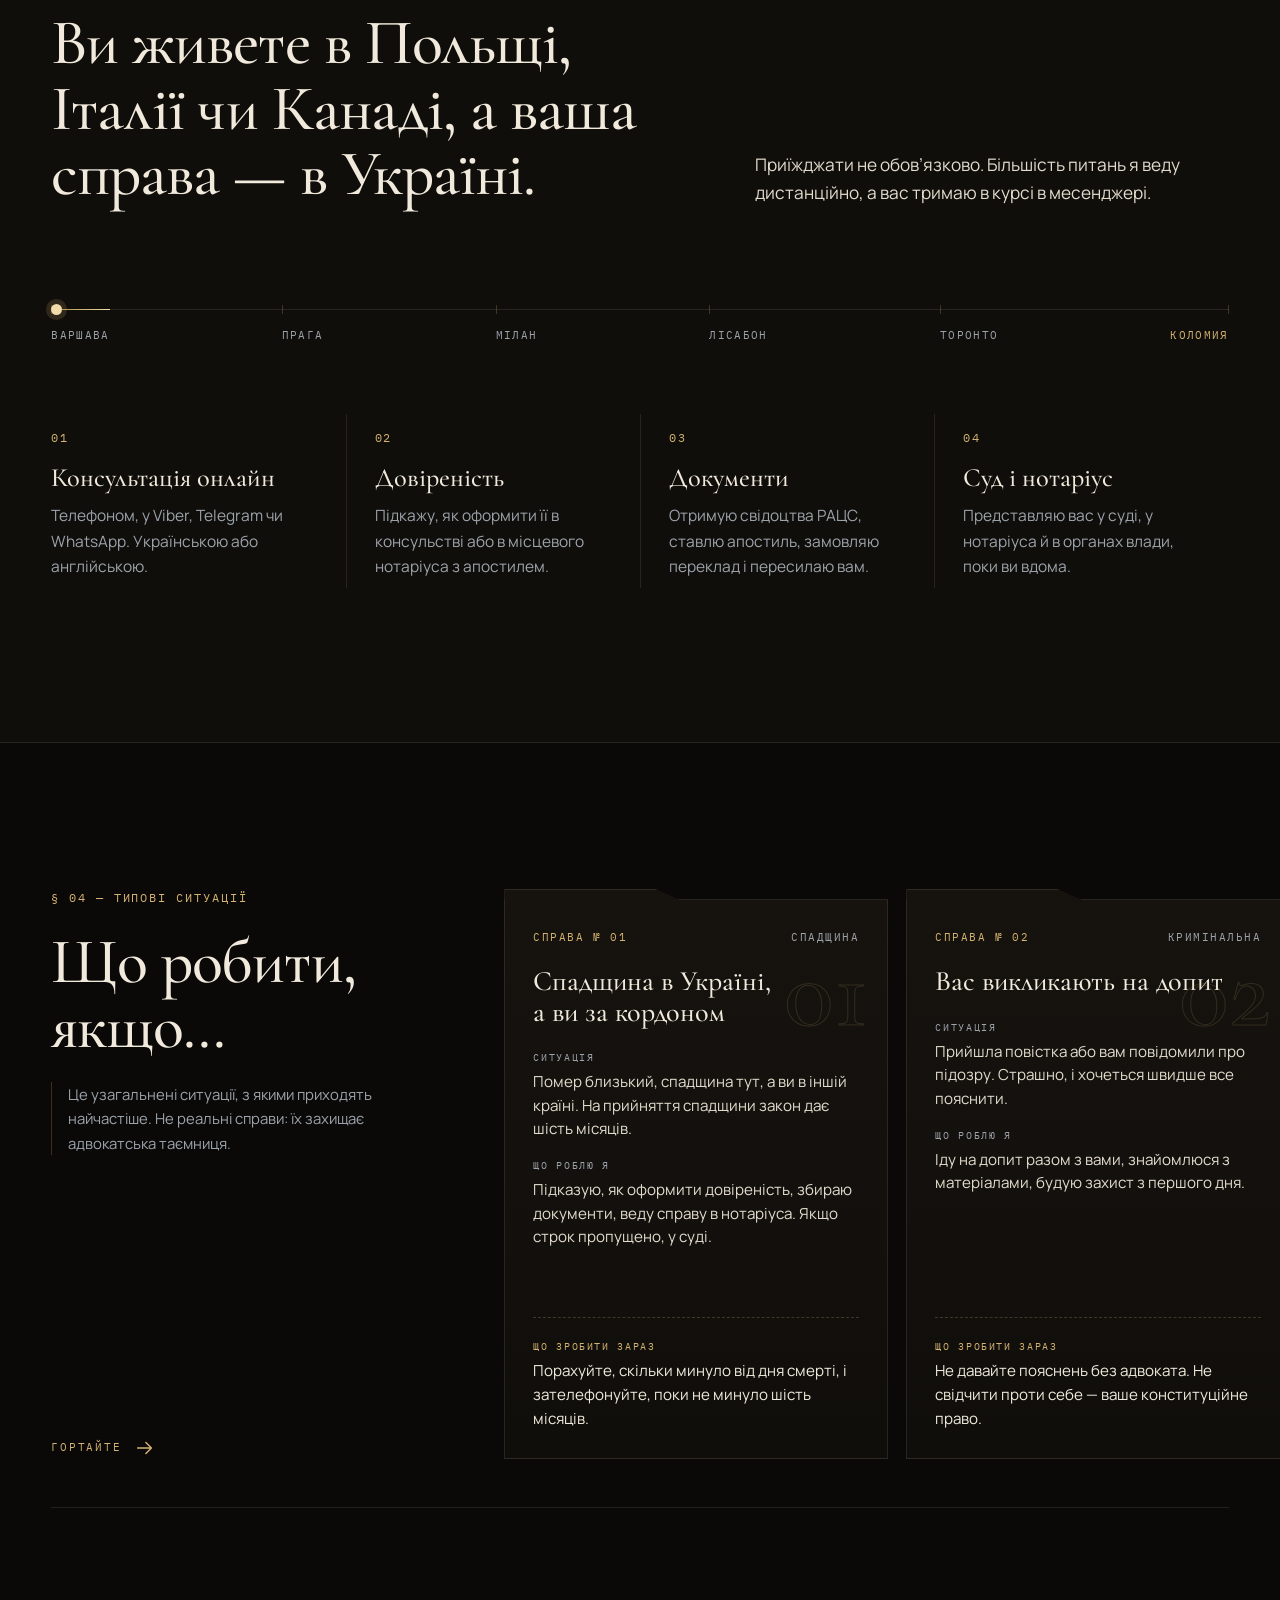
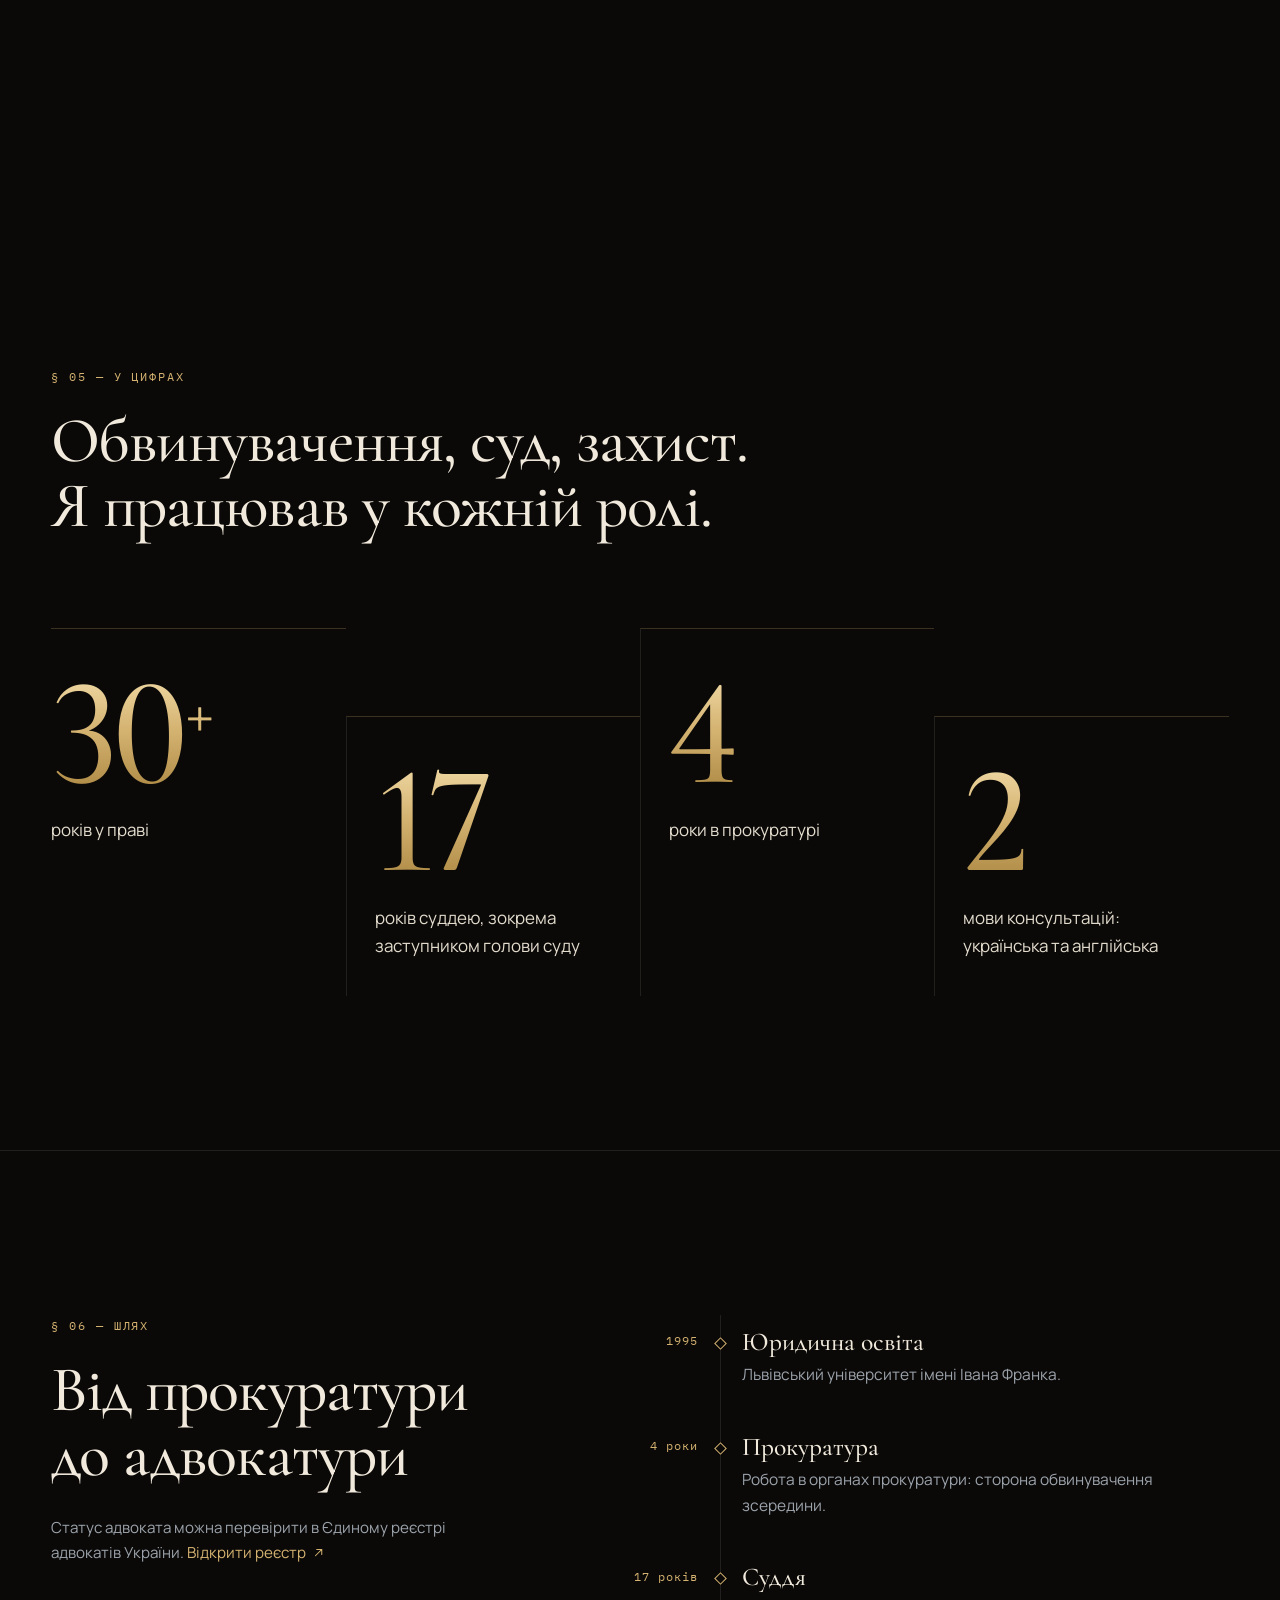
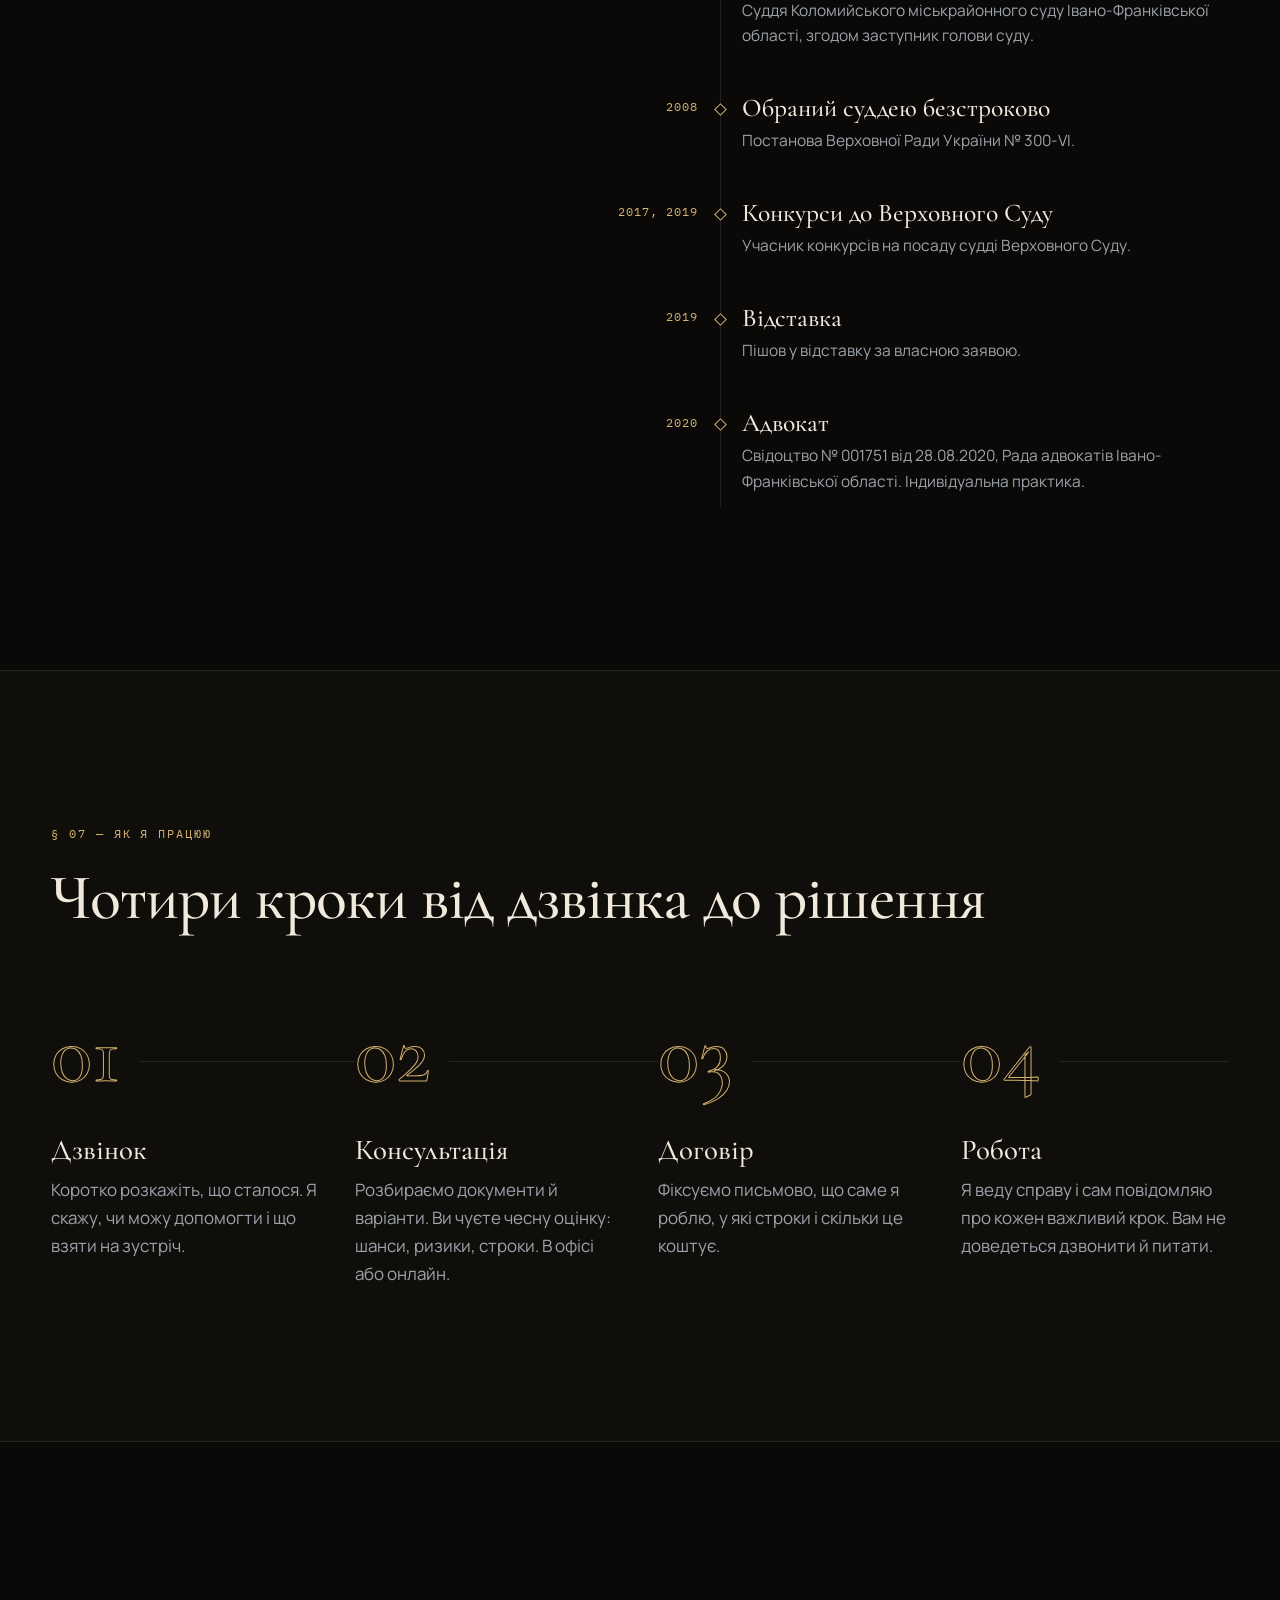
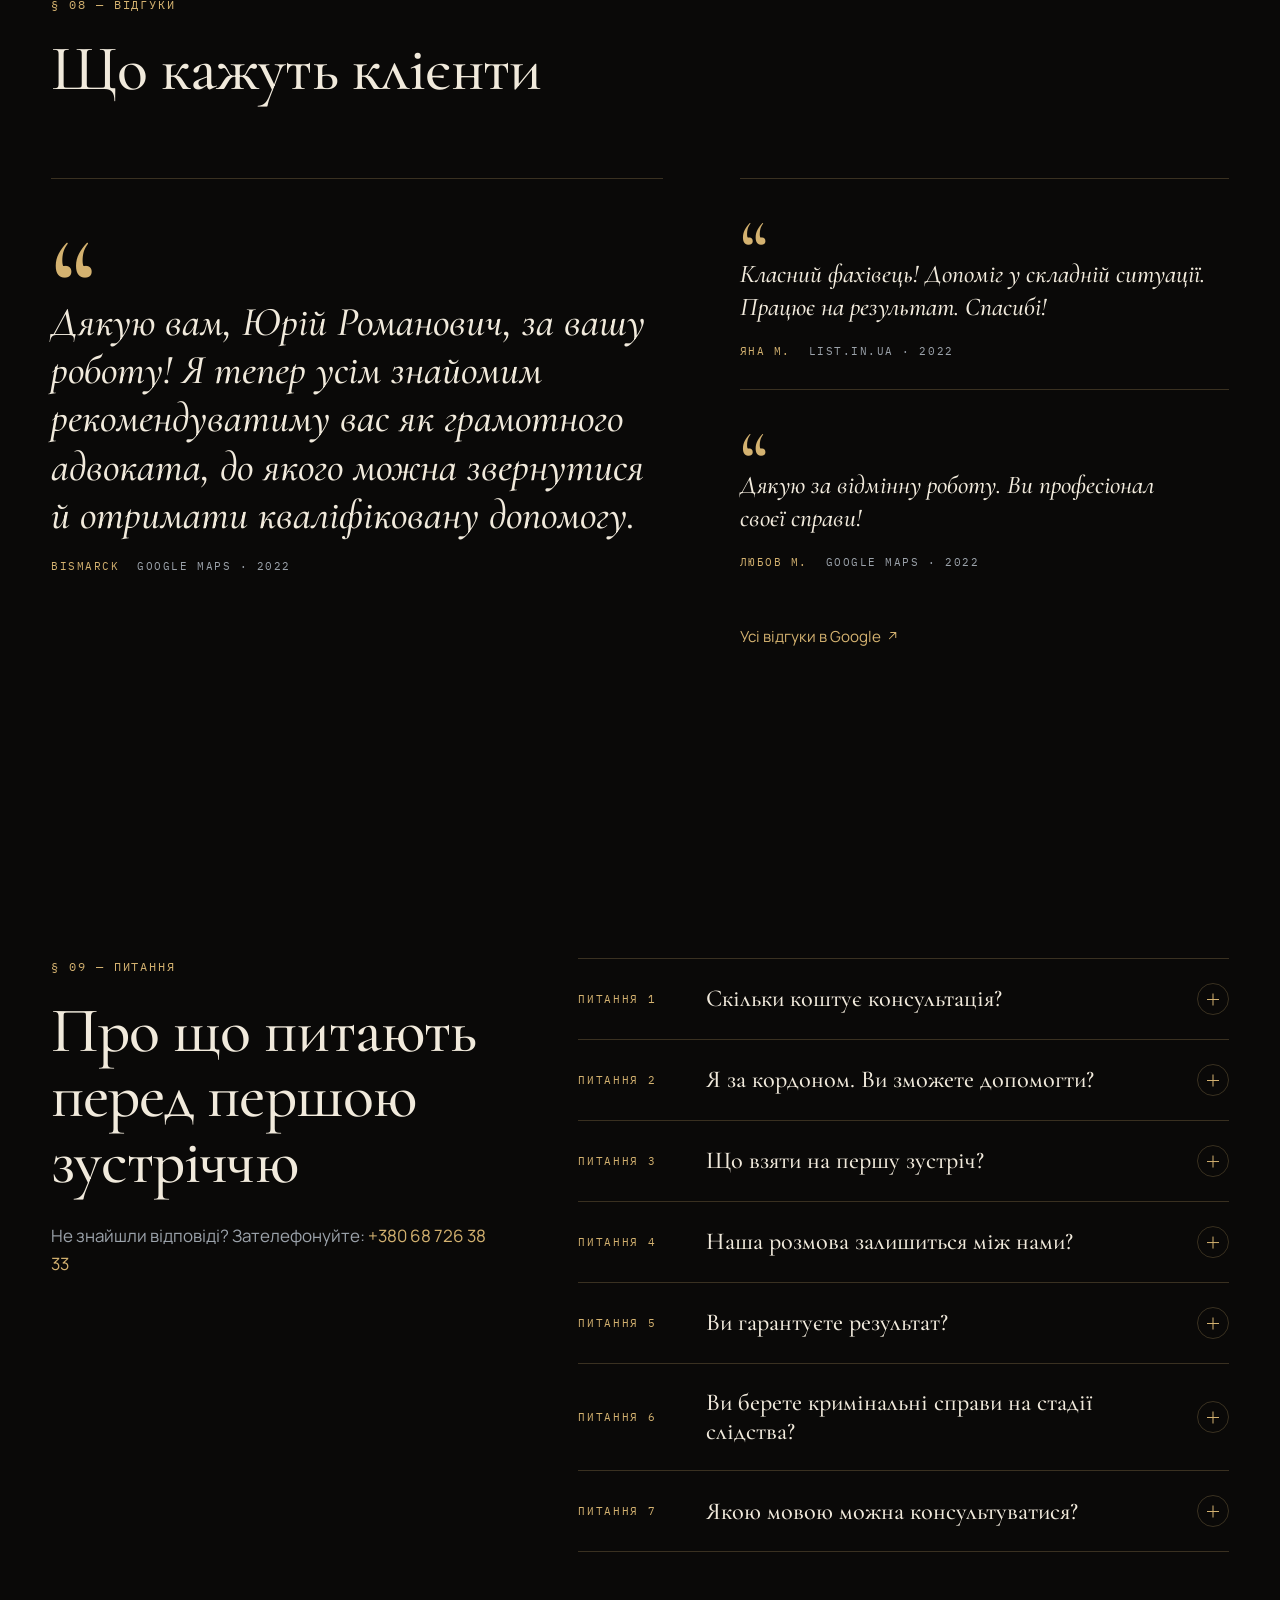
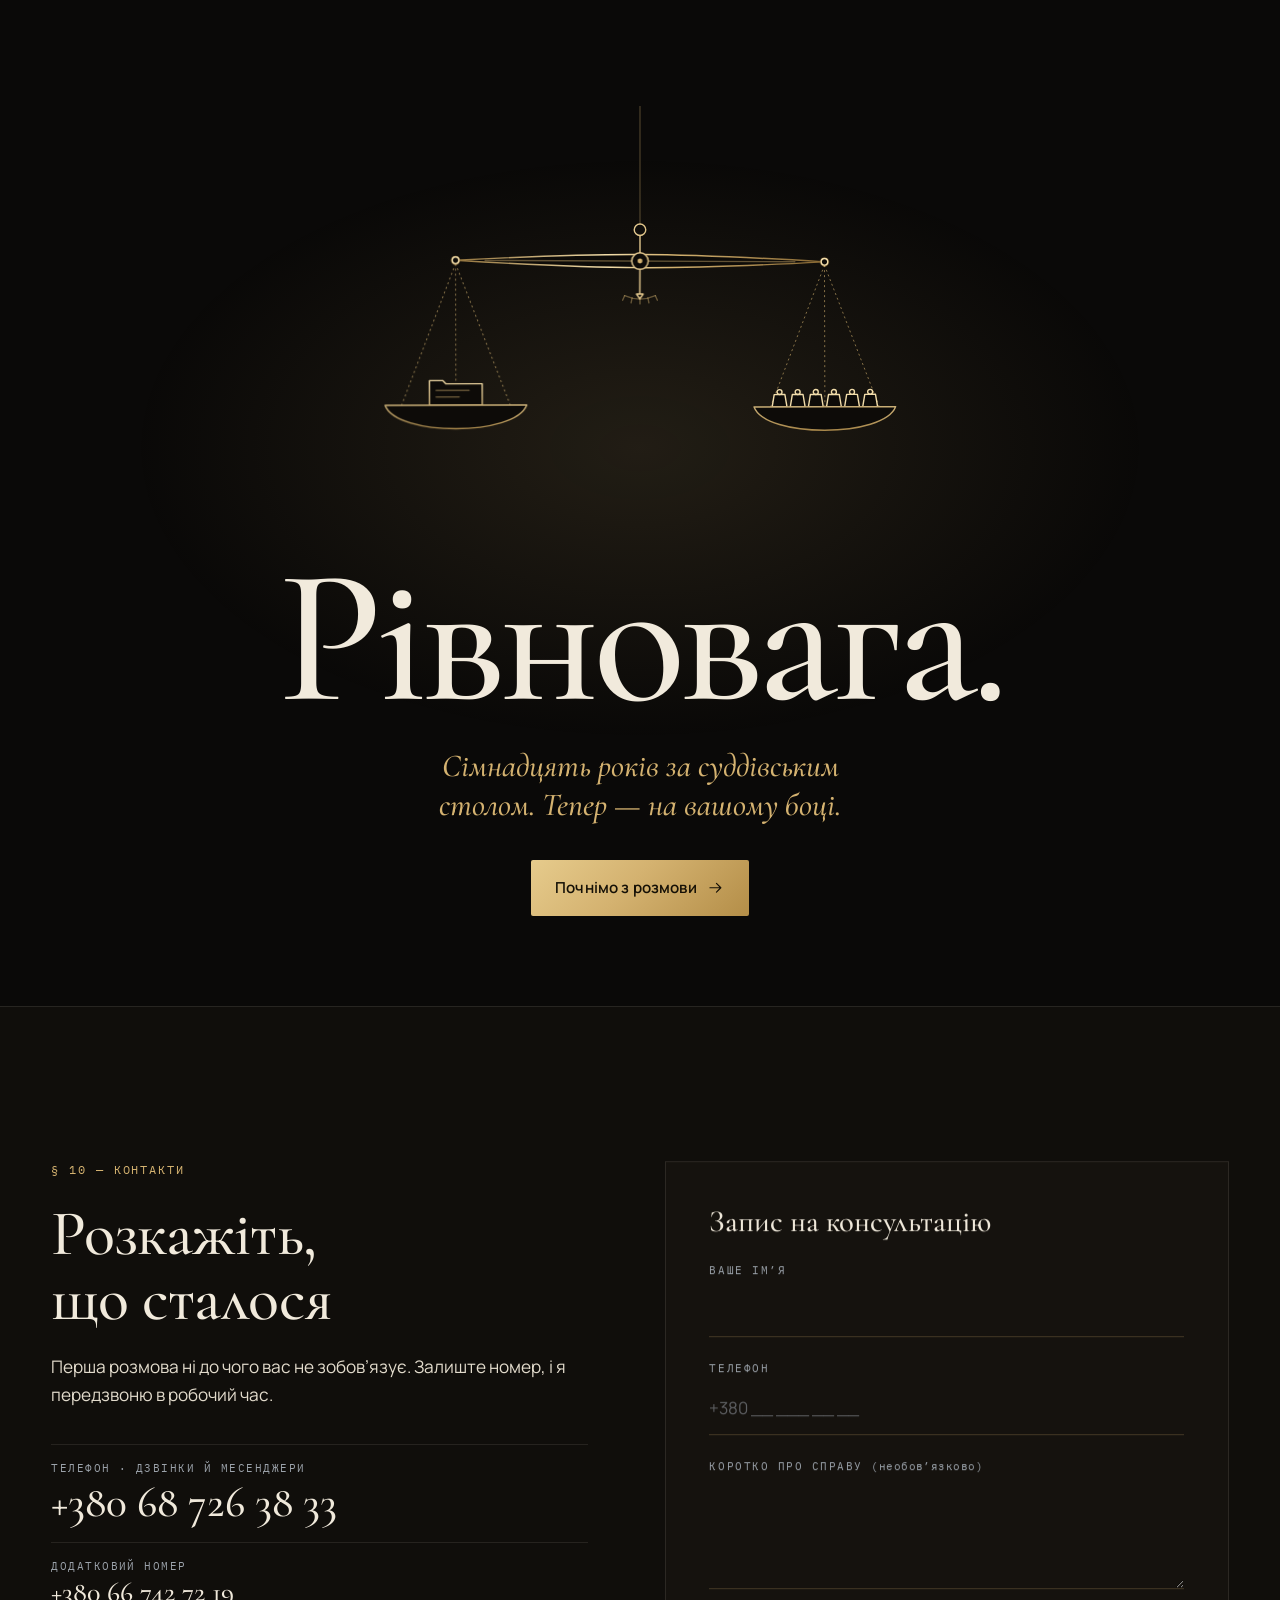
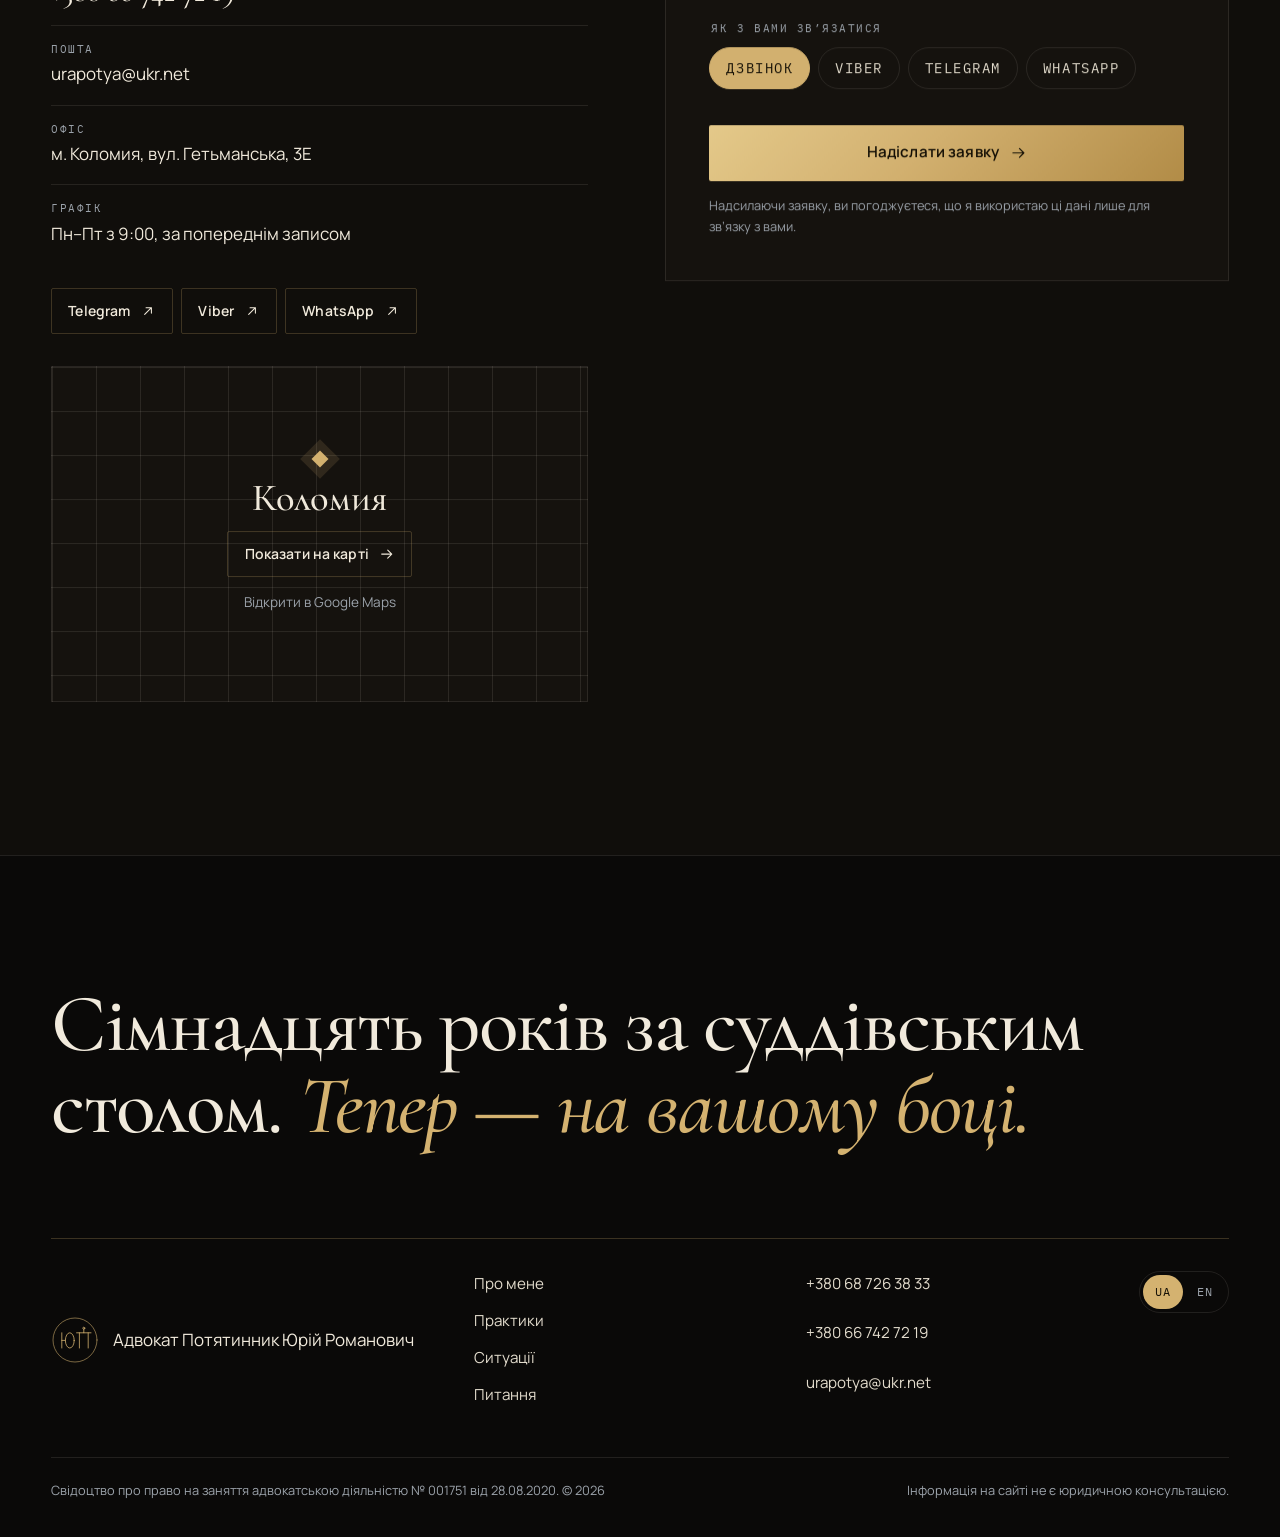
==== commit ac9b4a7b: "Hero: drop the "seventeen years on the bench" line, keep only "Now on your side" Co-Authored-By: Cla" ====
--- a/index.html
+++ b/index.html
@@ -192,7 +192,7 @@
         </svg>
       </div>
       <h1 class="hero__title" id="hero-title">
-        <span class="hero__manifesto" data-i18n="manifesto.html"><span class="ml"><span>Сімнадцять років за суддівським столом.</span></span> <span class="ml"><em>Тепер — на вашому боці.</em></span></span>
+        <span class="hero__manifesto" data-i18n="manifesto.html"><span class="ml"><em>Тепер — на вашому боці.</em></span></span>
       </h1>
       <p class="hero__lead" data-hero data-i18n="hero.lead">Цивільні, кримінальні та сімейні справи. Документи на будинок і землю, свідоцтва РАЦС, апостиль і переклади.</p>
       <div class="hero__actions" data-hero>
@@ -644,7 +644,7 @@
 <script src="assets/vendor/ScrollTrigger.min.js" defer></script>
 <script src="assets/vendor/lenis.min.js" defer></script>
 <script src="assets/vendor/split-type.min.js" defer></script>
-<script src="assets/i18n/i18n.js?v=5" defer></script>
+<script src="assets/i18n/i18n.js?v=6" defer></script>
 <script src="assets/js/scales.js?v=2" defer></script>
 <script src="assets/js/motion.js?v=6" defer></script>
 <script src="assets/js/main.js?v=2" defer></script>
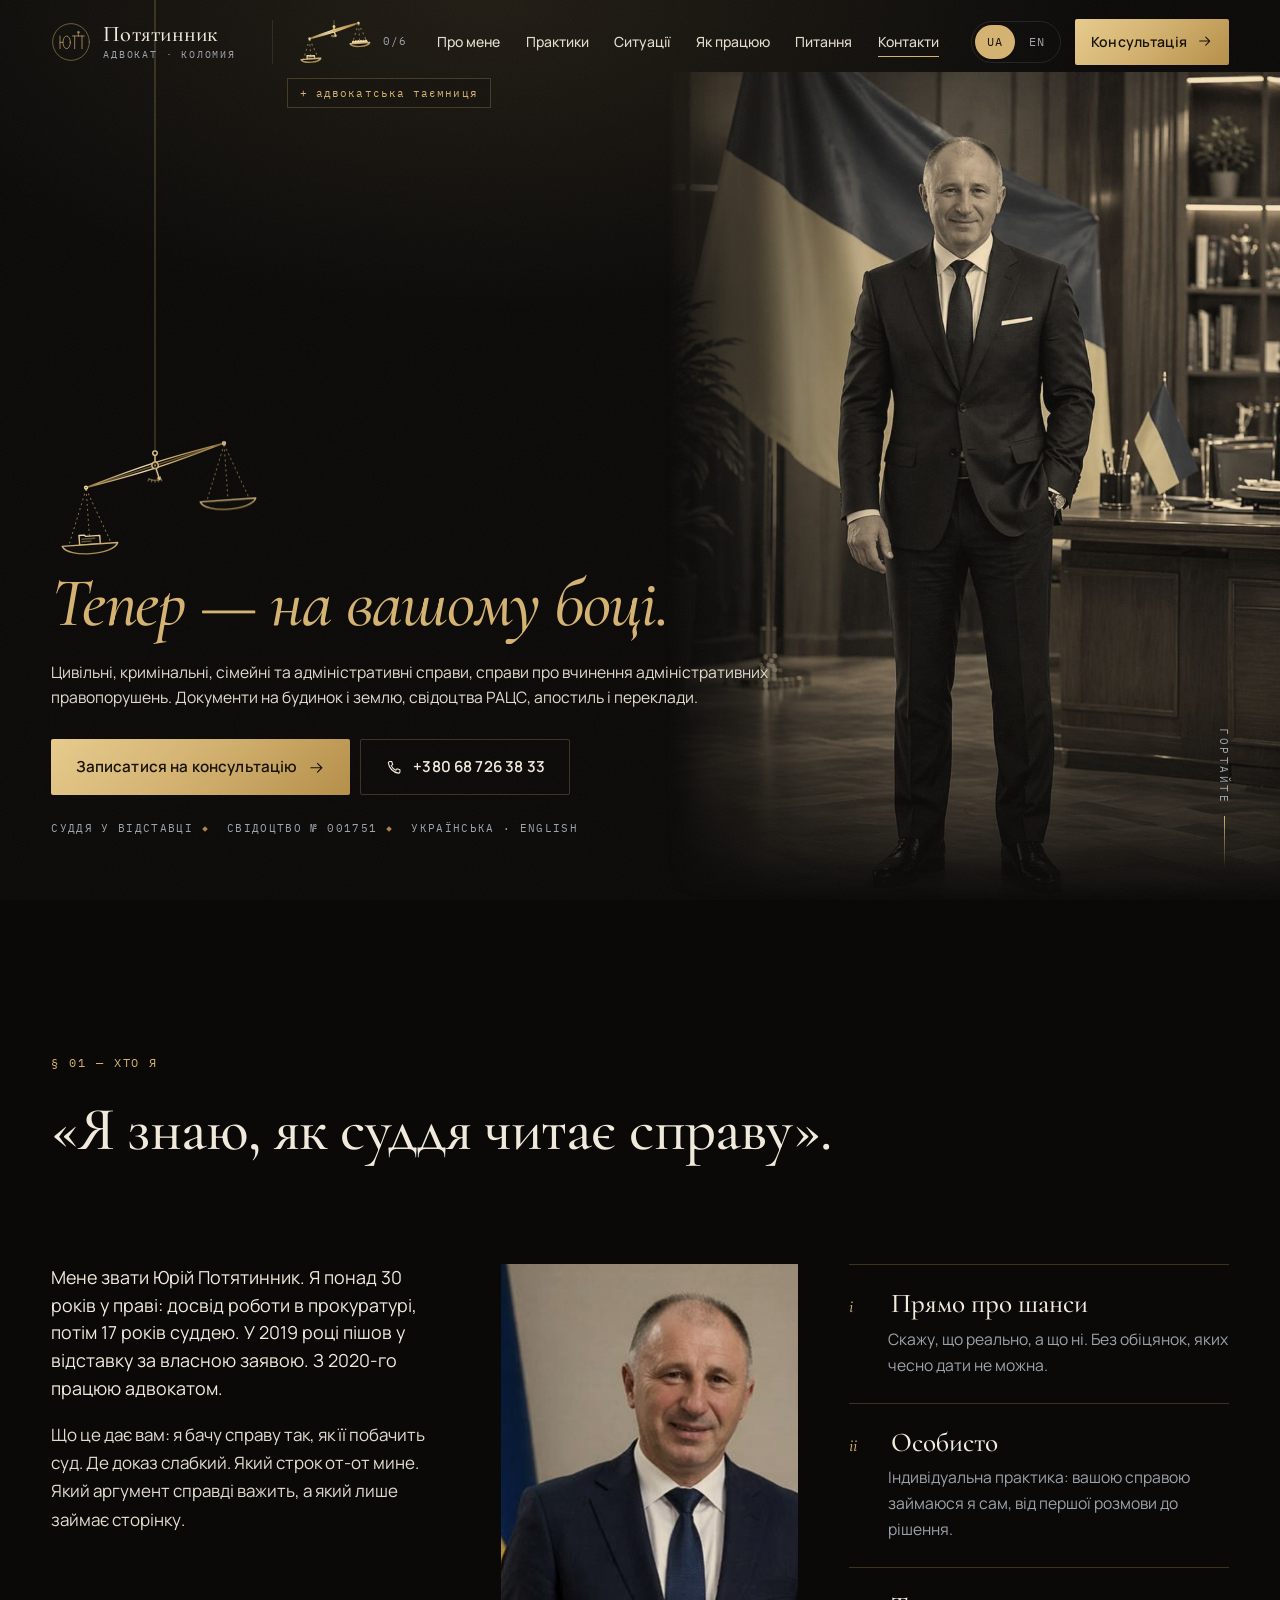
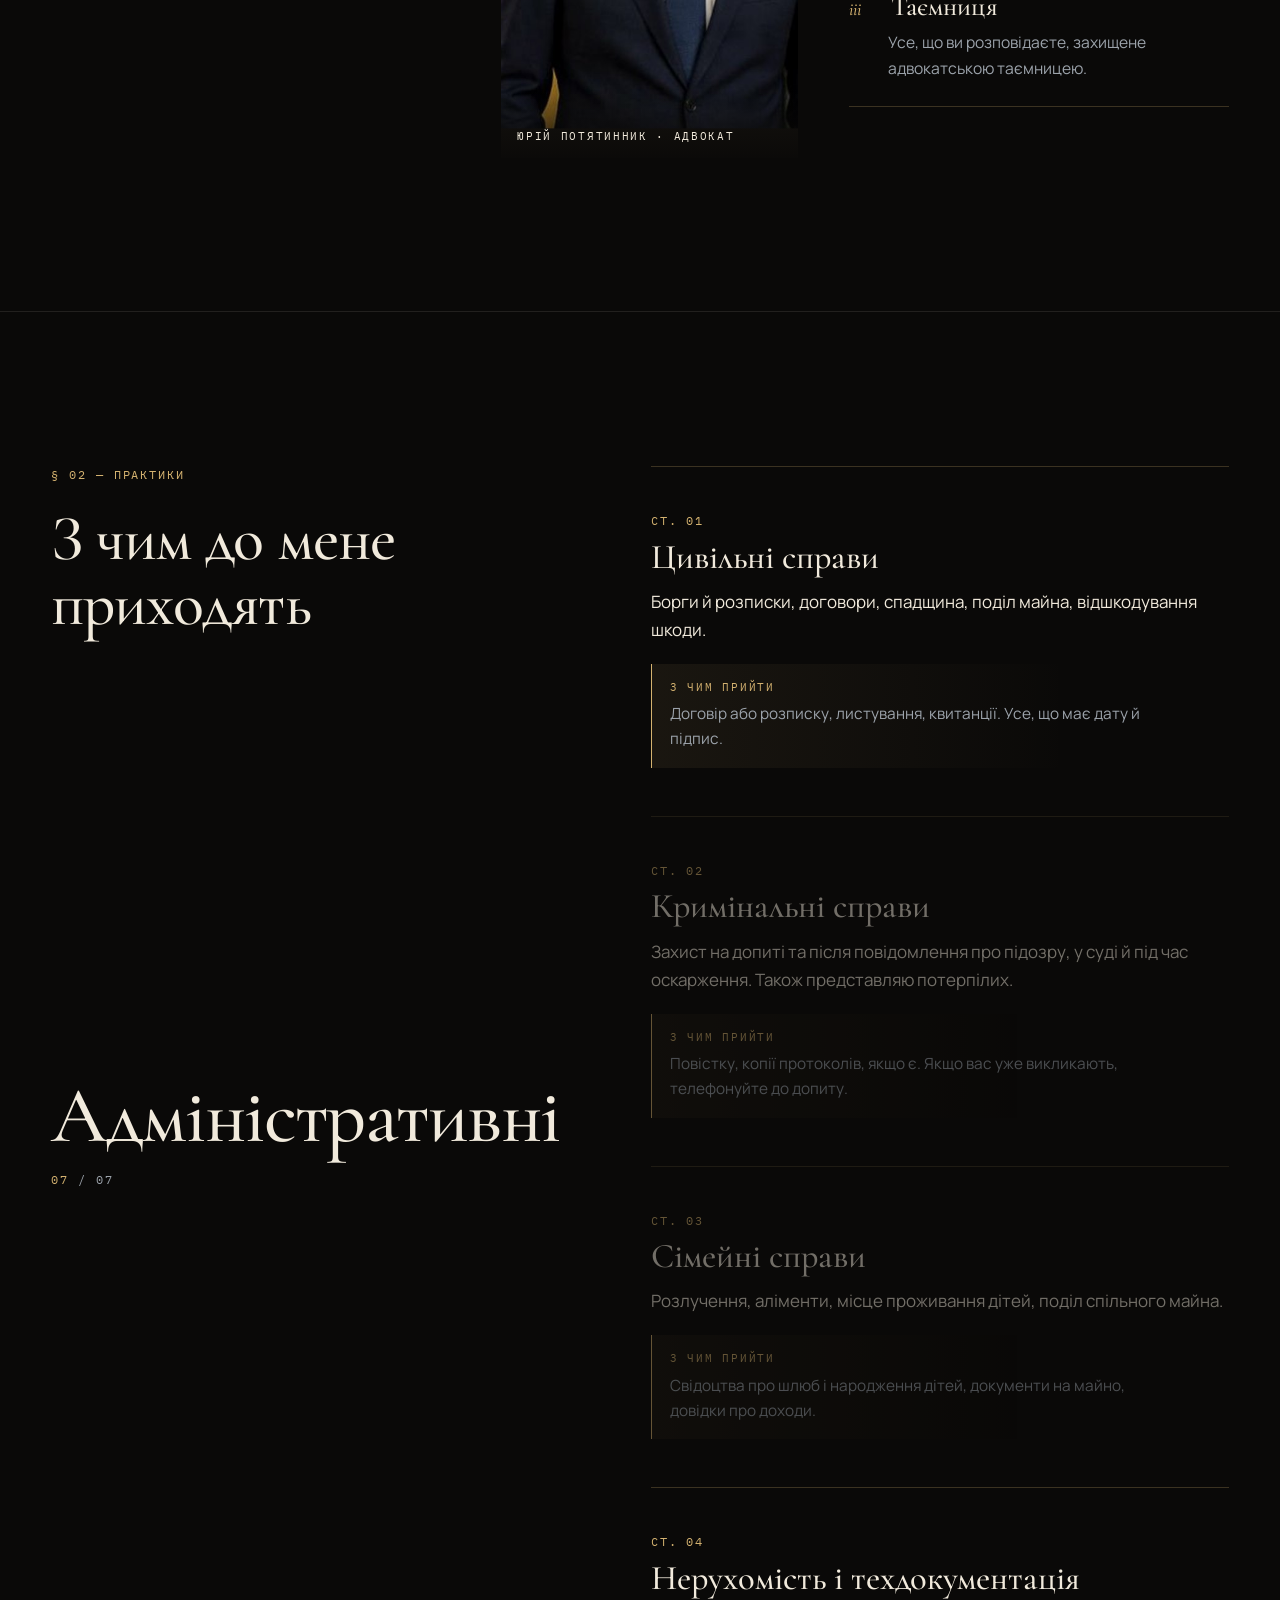
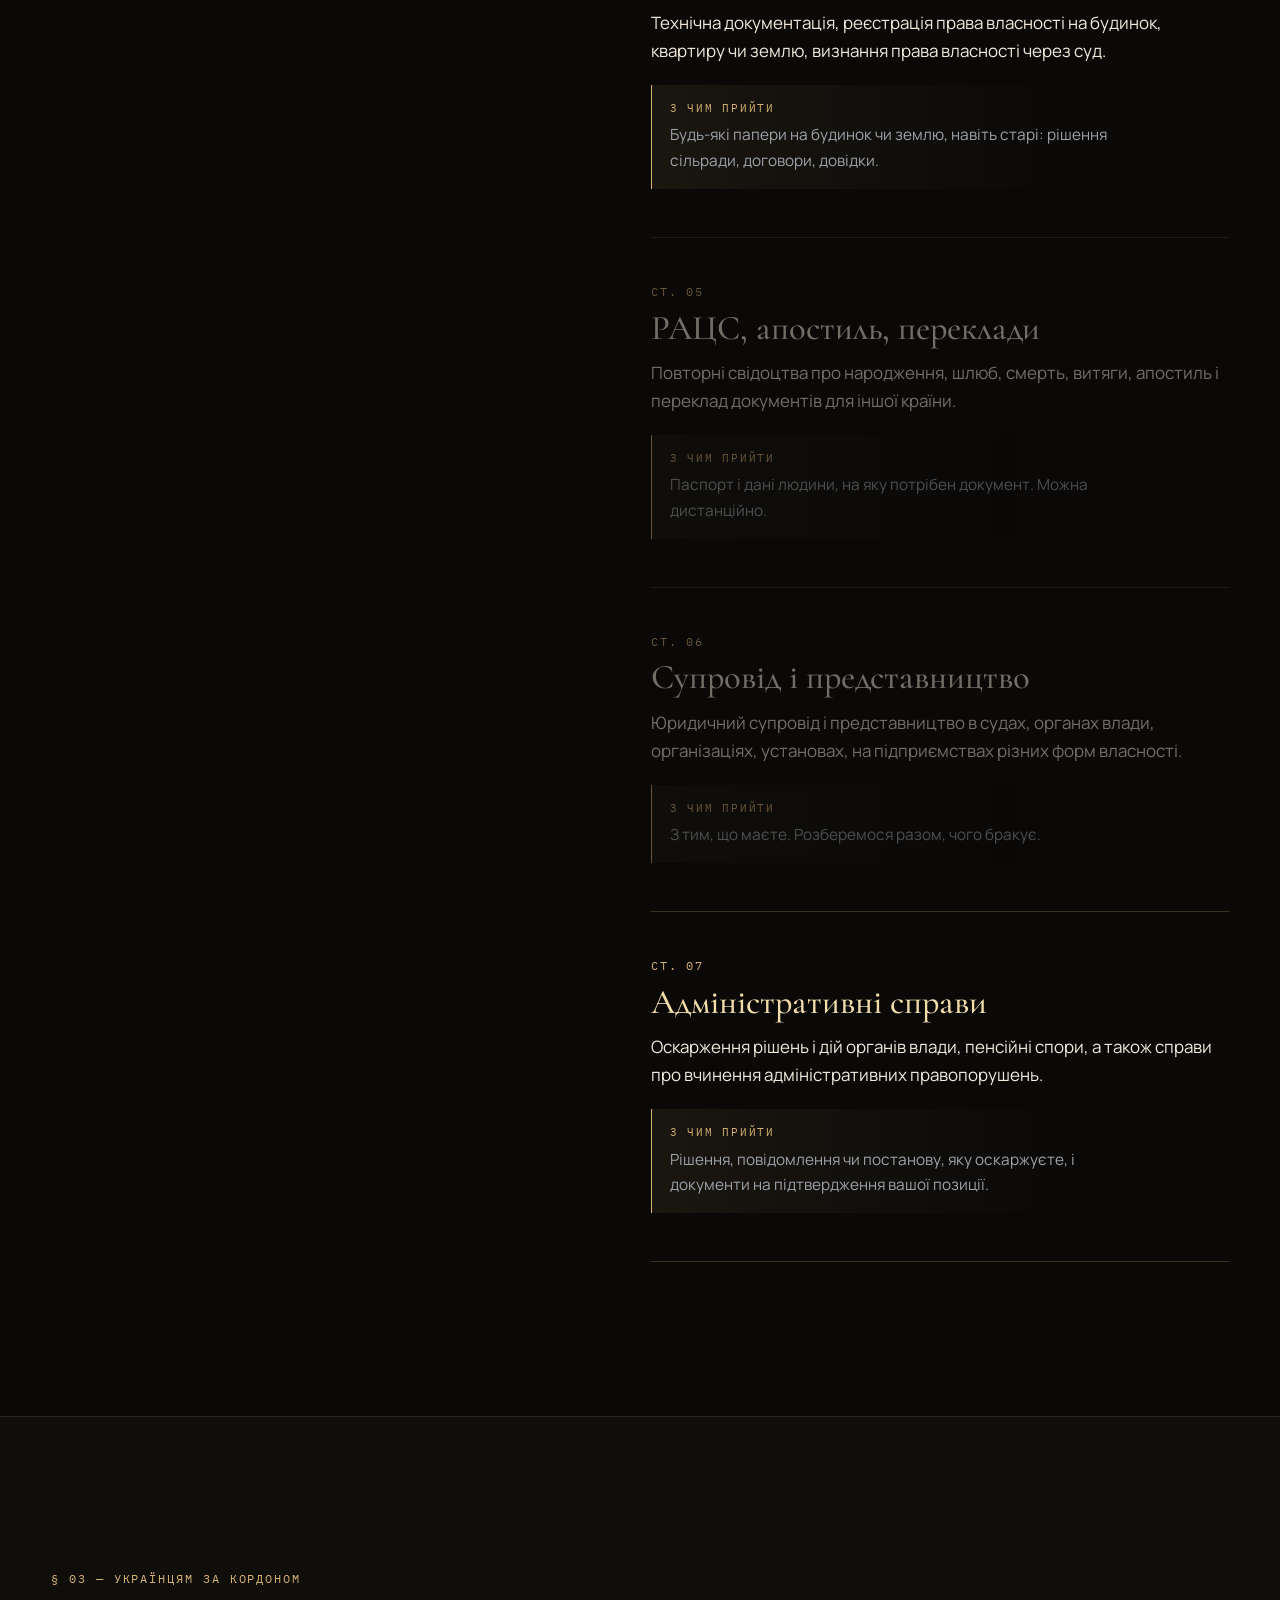
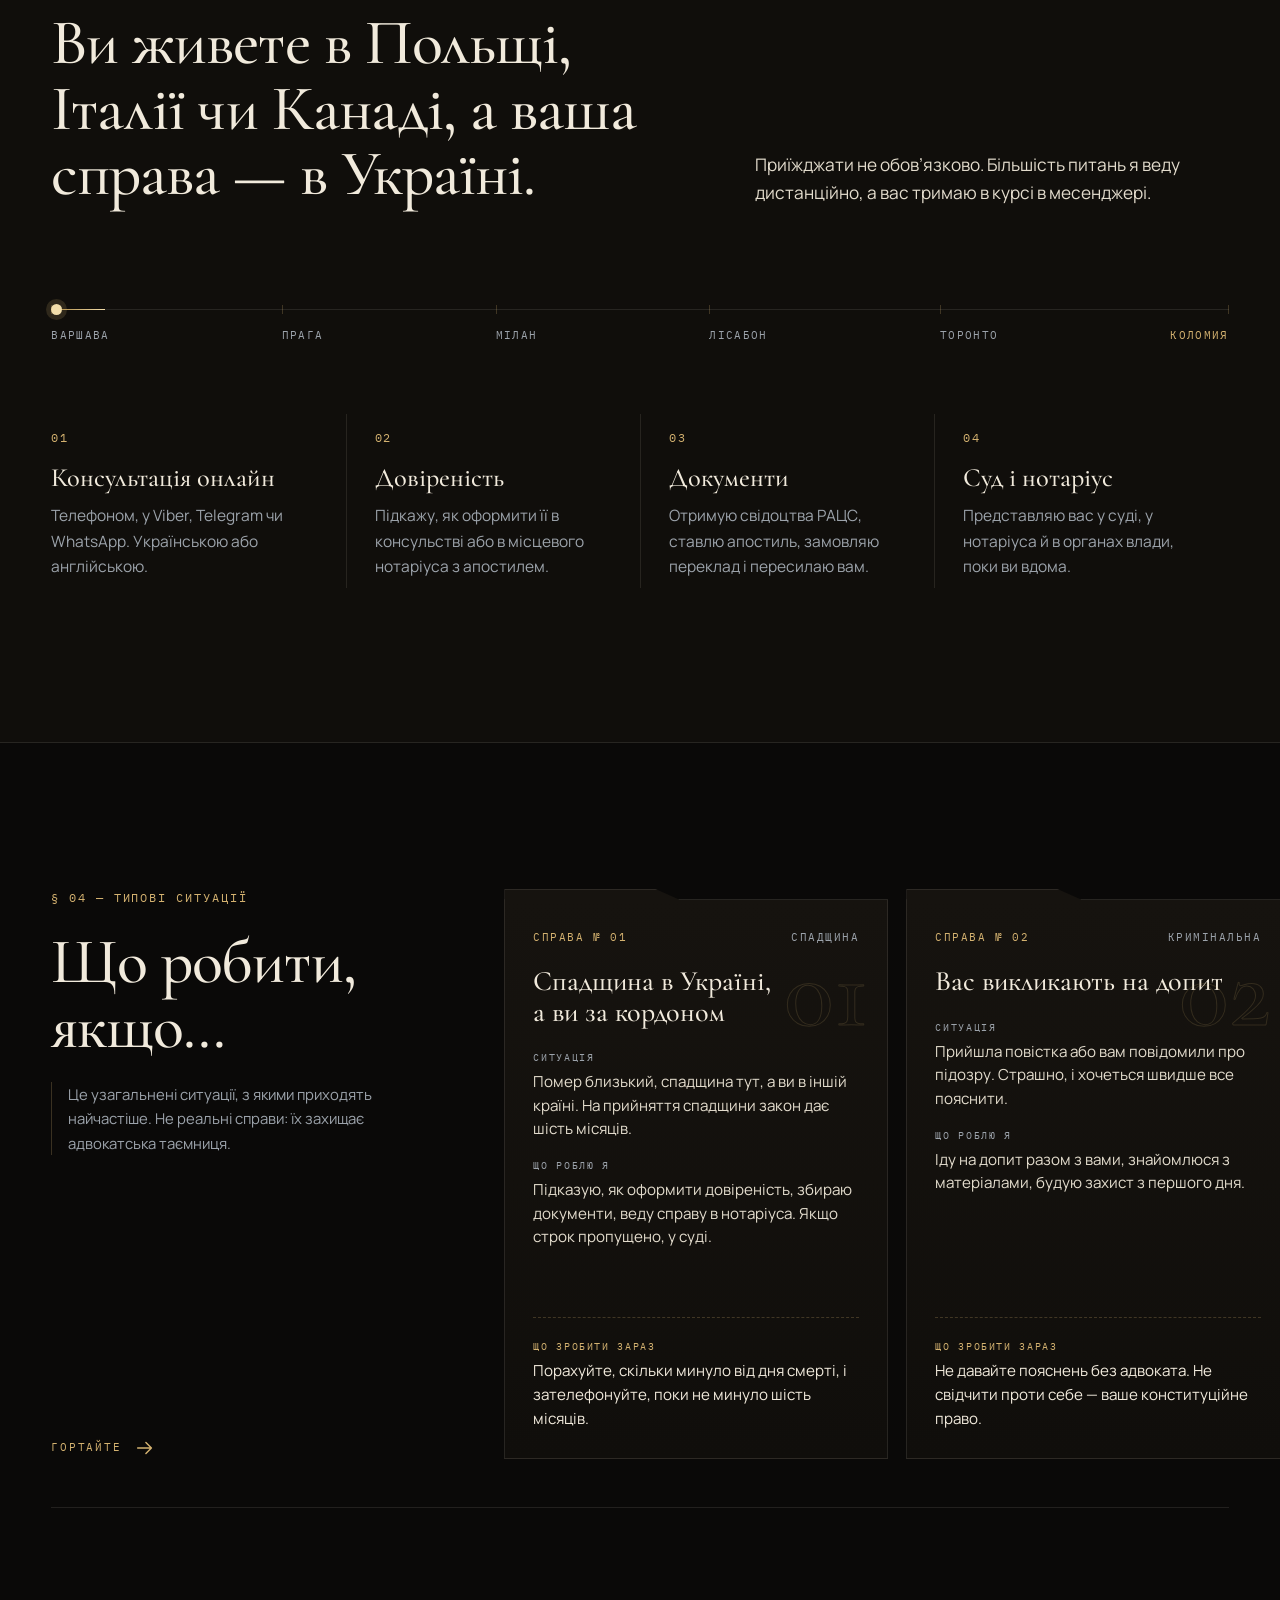
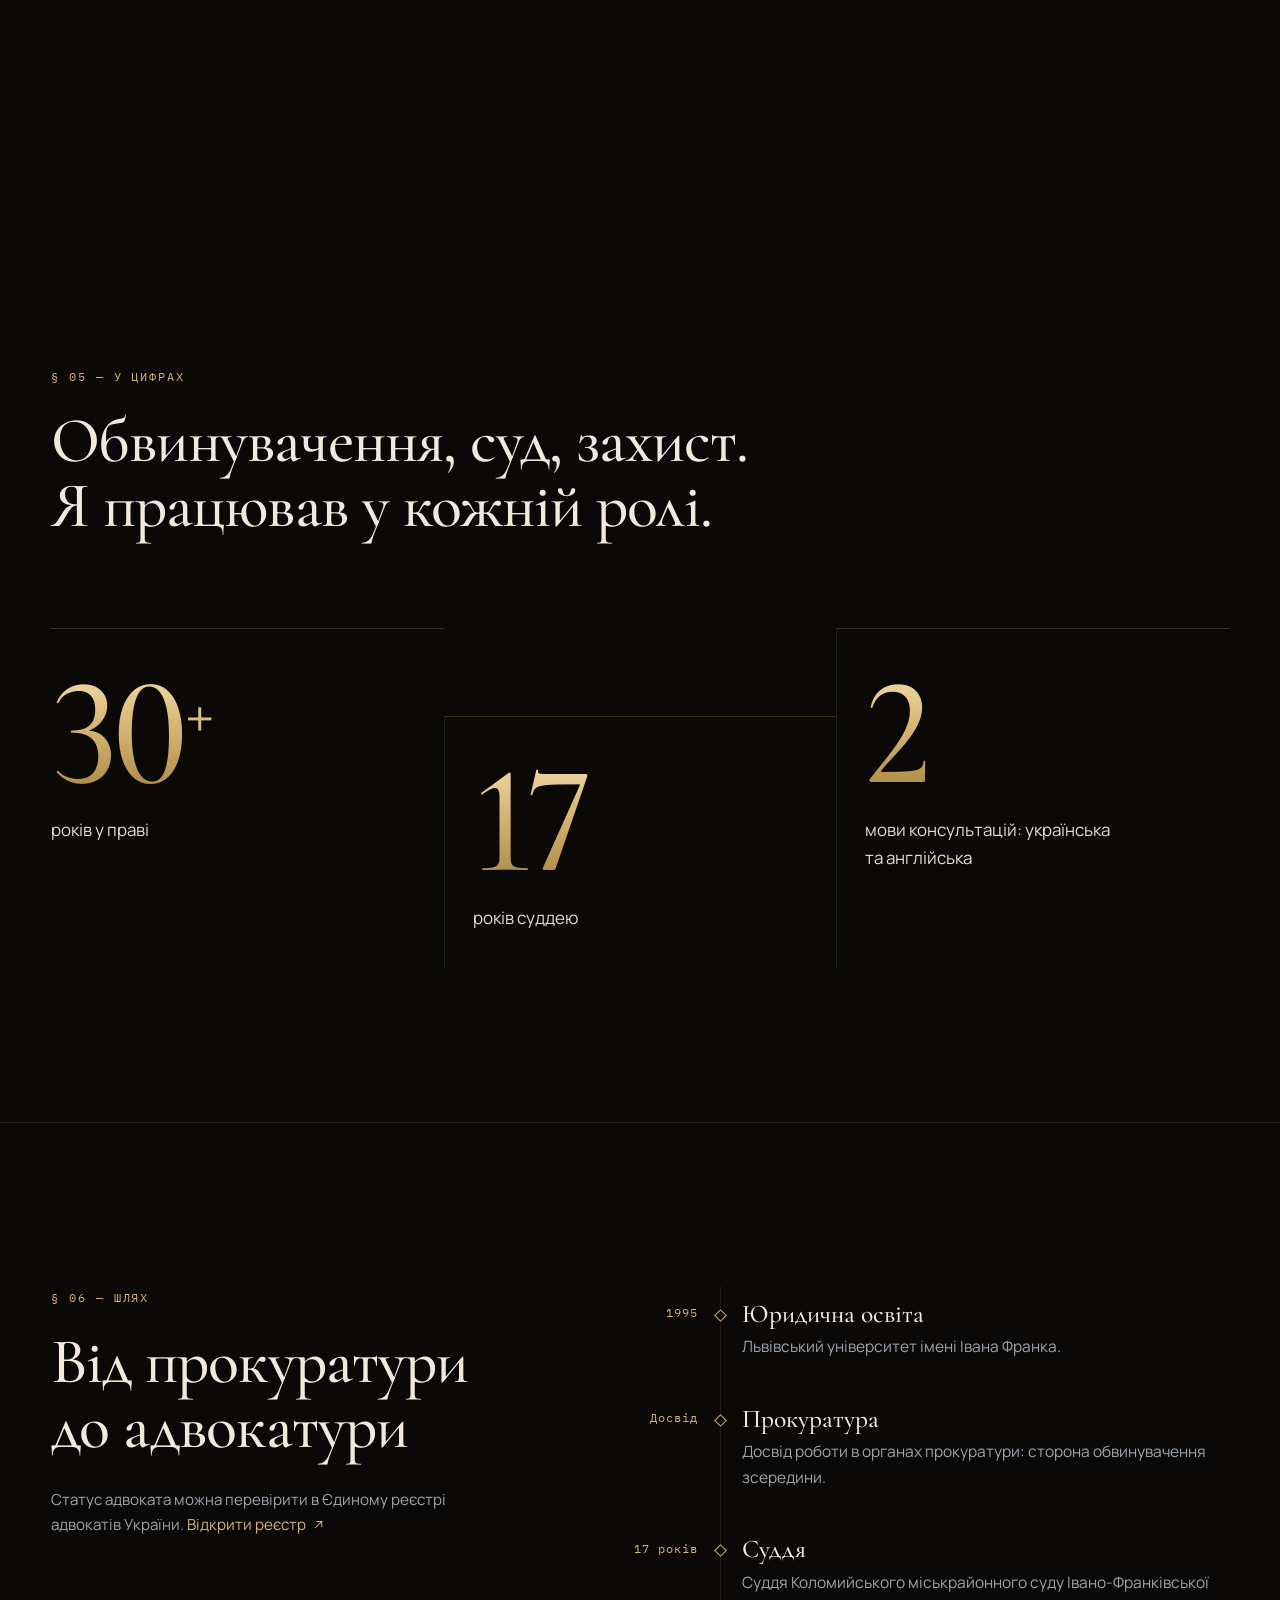
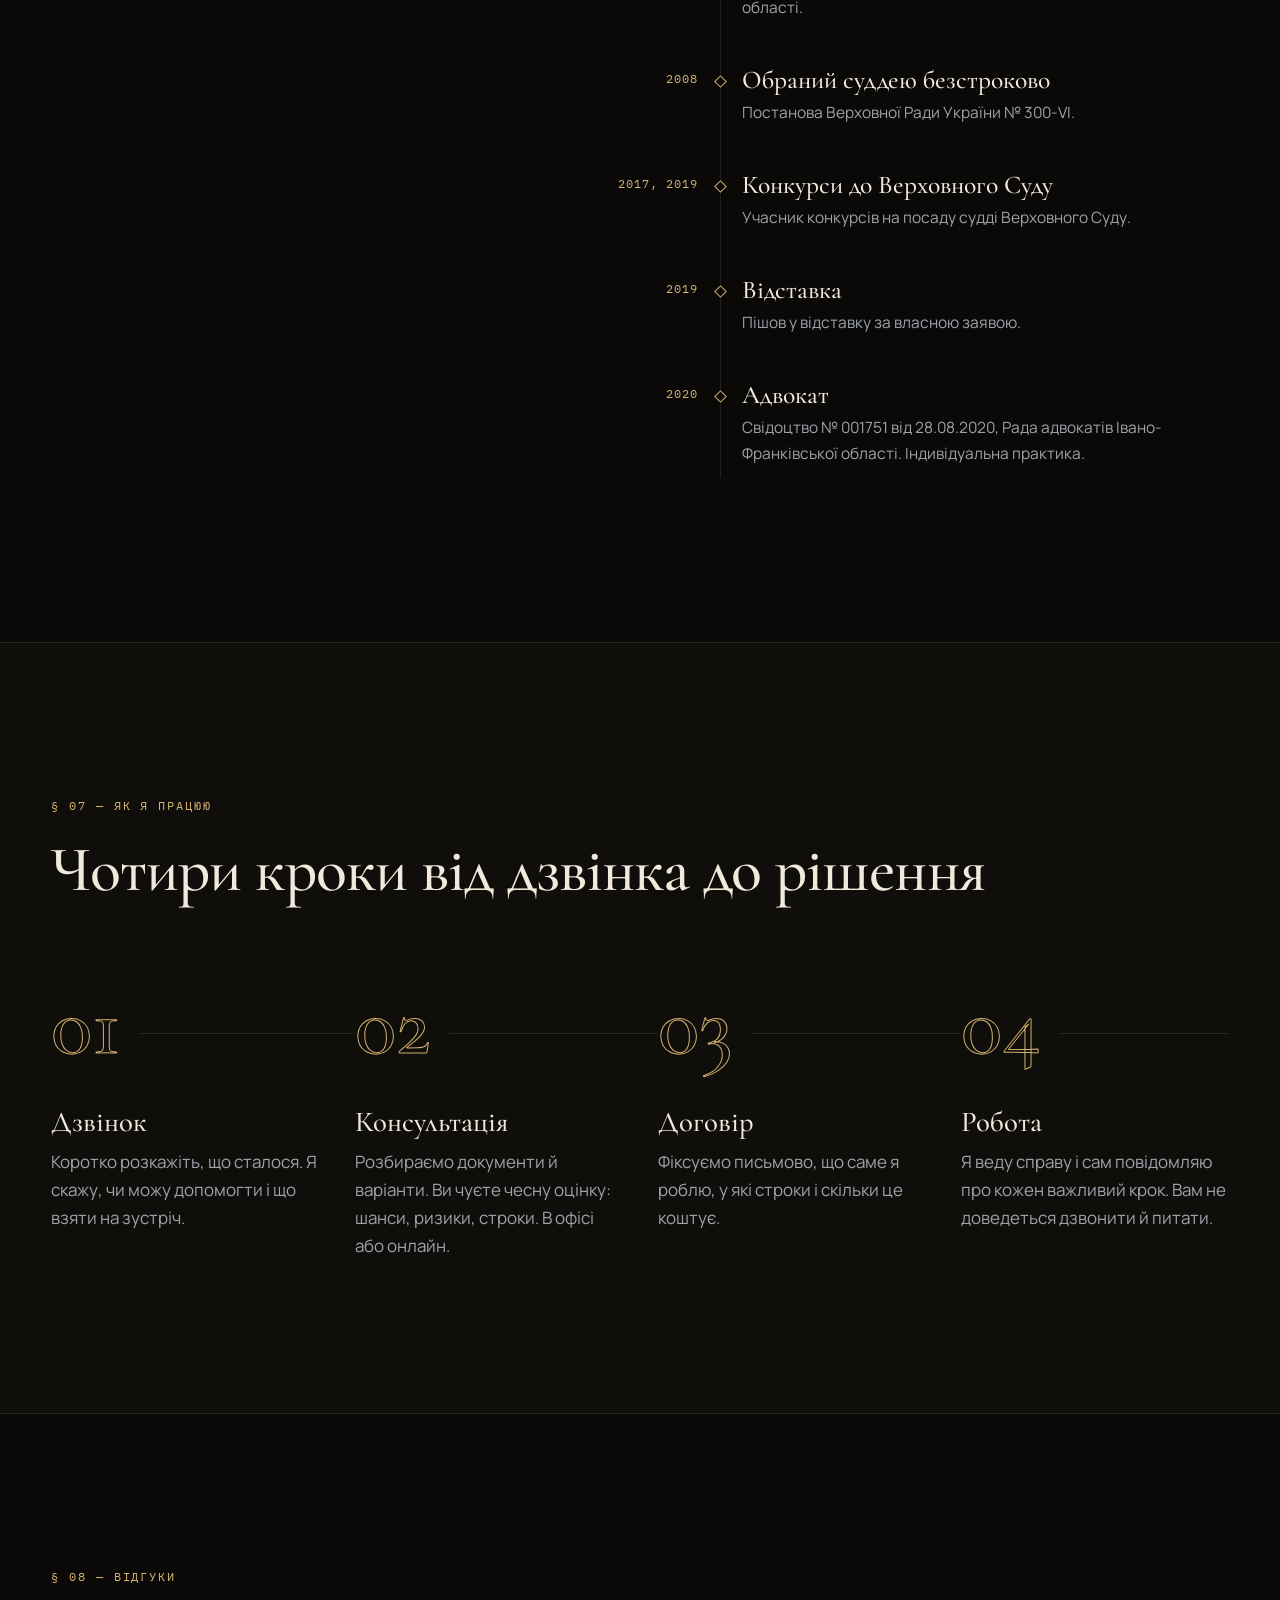
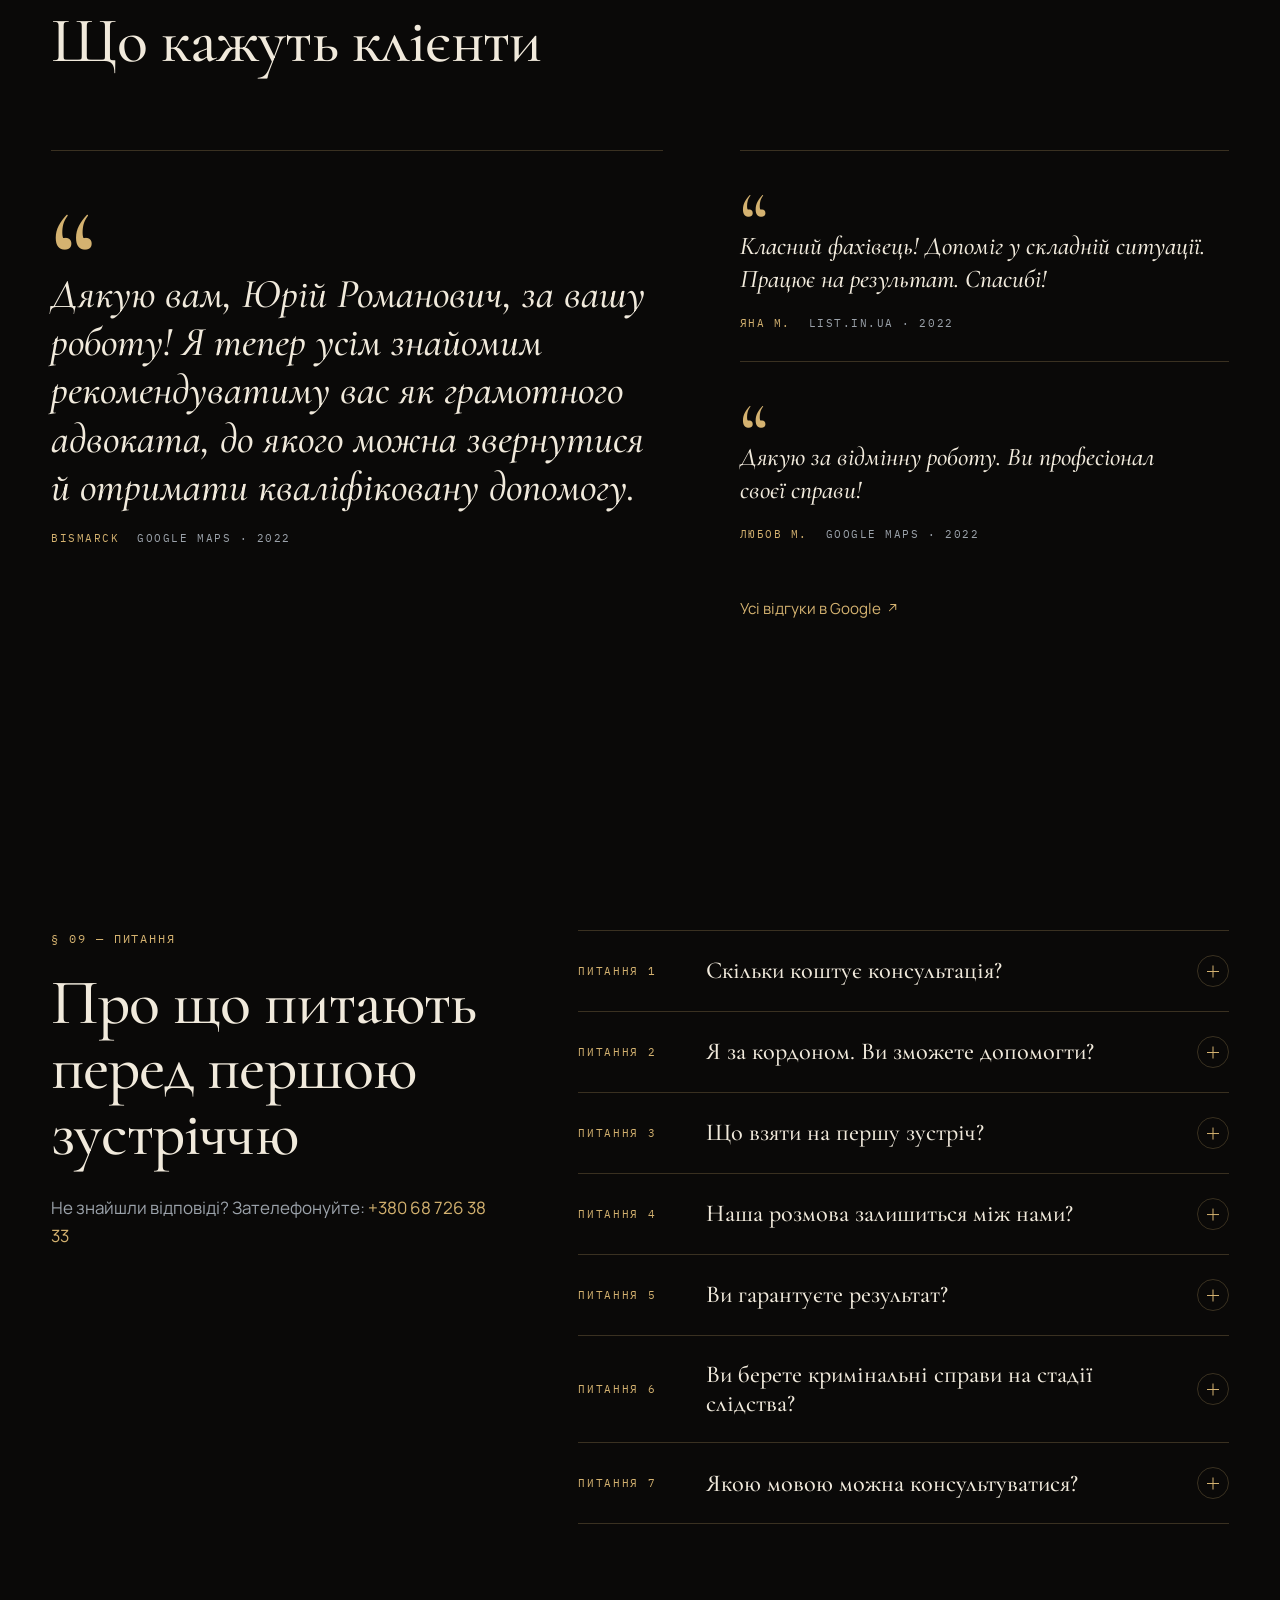
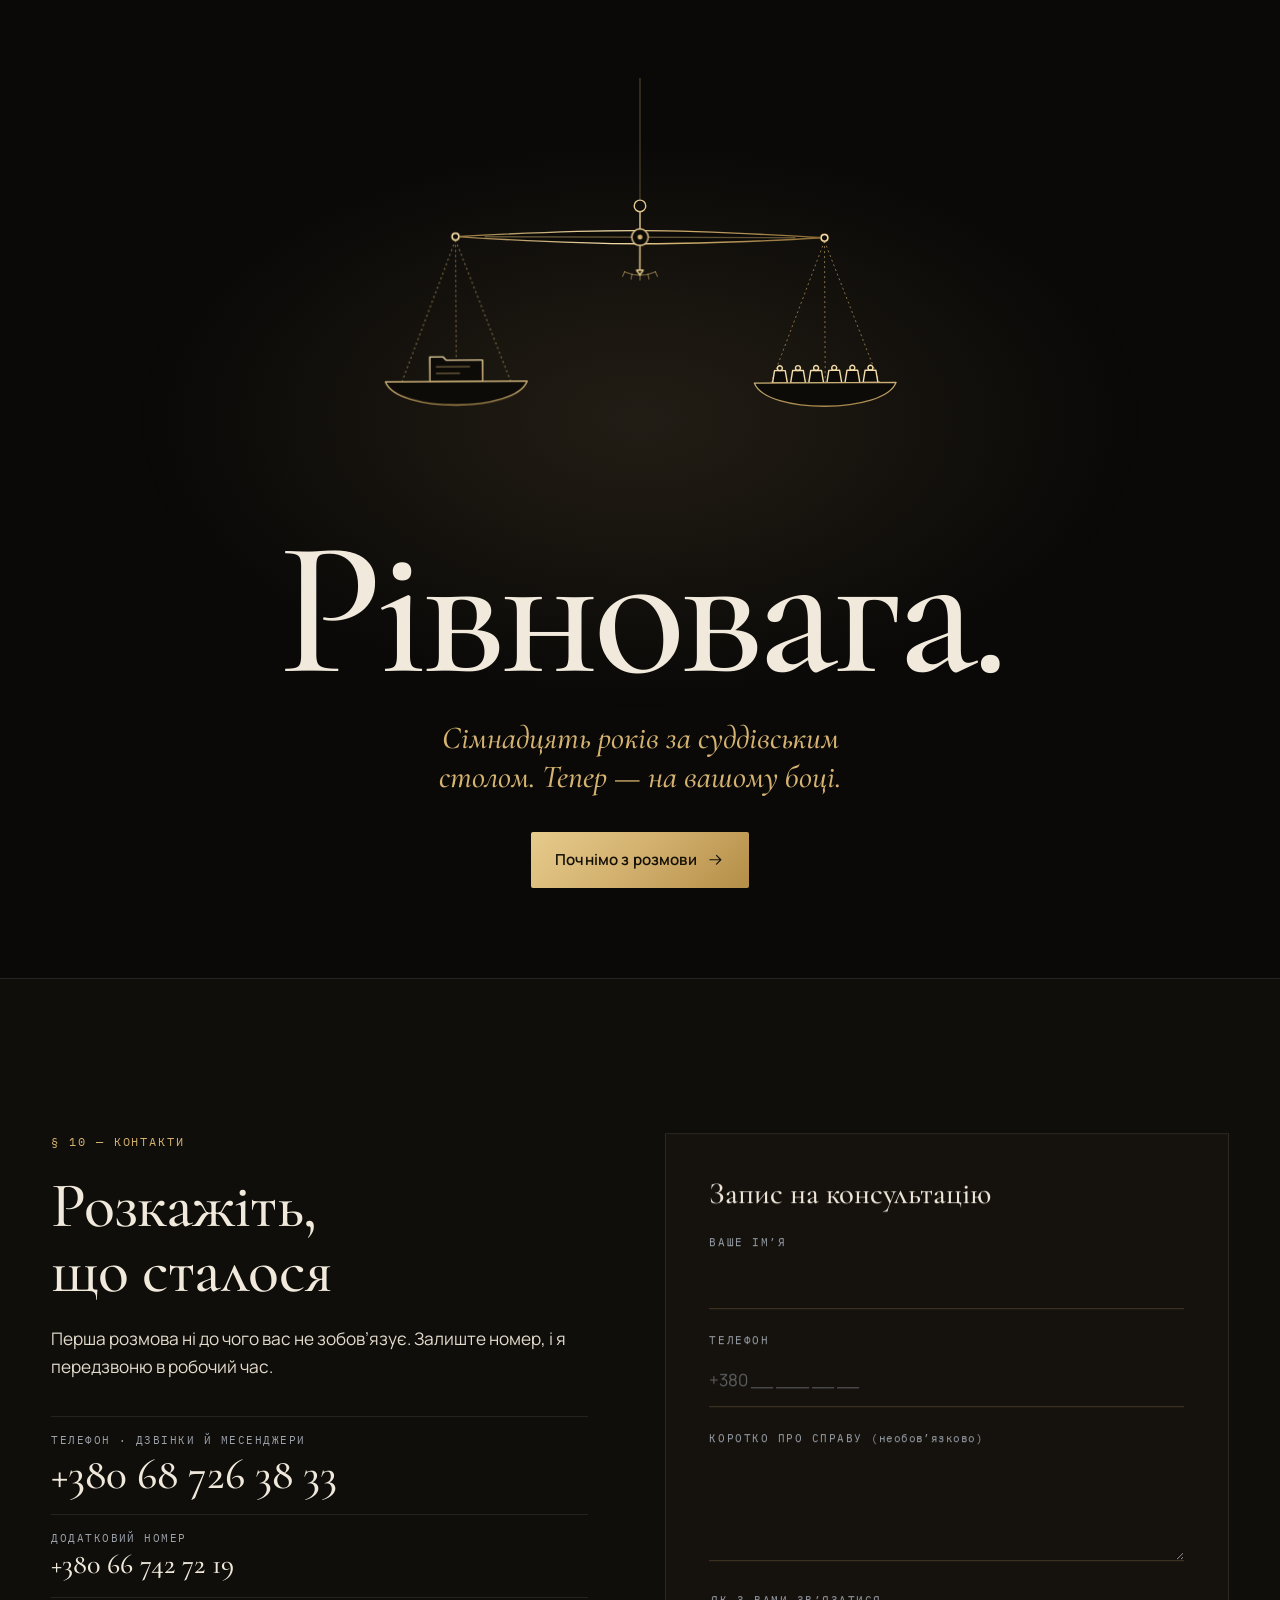
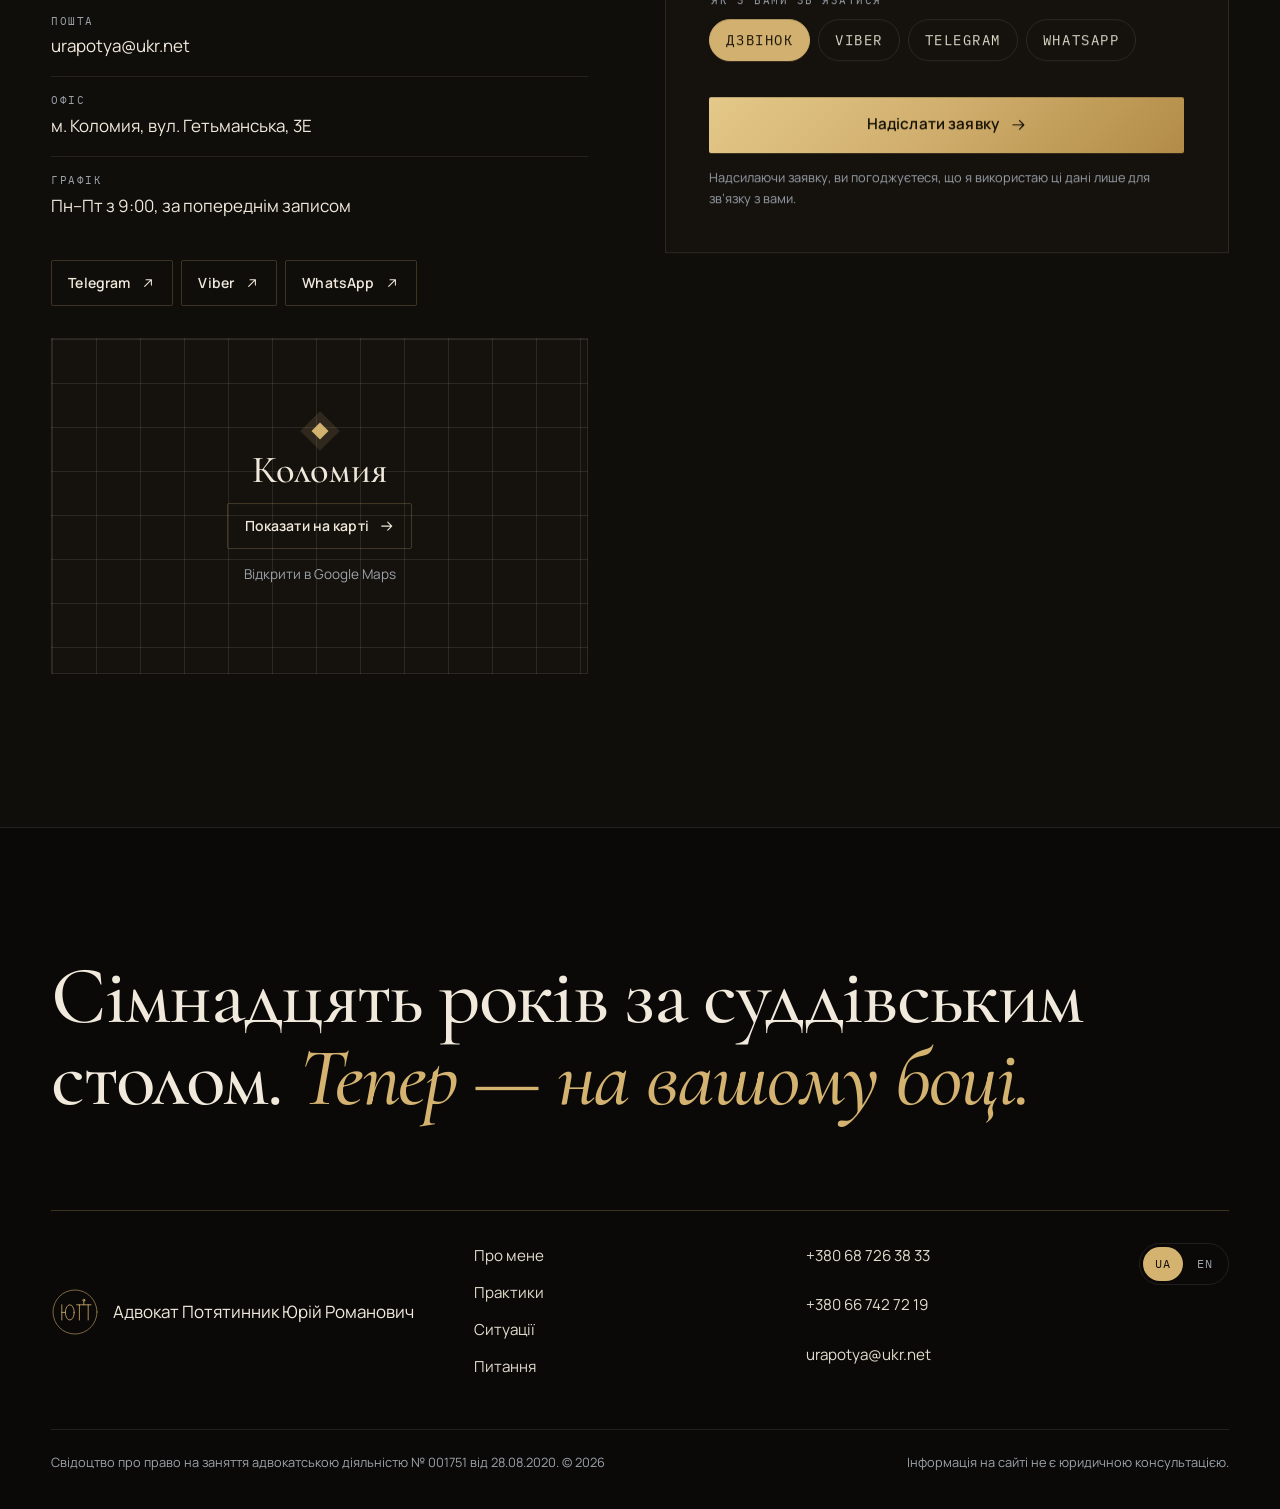
==== commit f1fc65a5: "Content: add administrative cases to hero, drop deputy-chair and prosecutor-years details Hero lead " ====
--- a/index.html
+++ b/index.html
@@ -29,7 +29,7 @@
 <link rel="preload" href="assets/fonts/manrope-cyr.woff2" as="font" type="font/woff2" crossorigin>
 <link rel="preload" href="assets/img/portrait-hero-976.jpg" as="image" imagesrcset="assets/img/portrait-hero-560.jpg 560w, assets/img/portrait-hero-976.jpg 976w" imagesizes="(min-width: 1100px) 48vw, 86vw">
 <link rel="stylesheet" href="assets/css/base.css?v=2">
-<link rel="stylesheet" href="assets/css/sections.css?v=6">
+<link rel="stylesheet" href="assets/css/sections.css?v=7">
 <script>
 (function (d) {
   var h = d.documentElement, q = location.search;
@@ -194,7 +194,7 @@
       <h1 class="hero__title" id="hero-title">
         <span class="hero__manifesto" data-i18n="manifesto.html"><span class="ml"><em>Тепер — на вашому боці.</em></span></span>
       </h1>
-      <p class="hero__lead" data-hero data-i18n="hero.lead">Цивільні, кримінальні та сімейні справи. Документи на будинок і землю, свідоцтва РАЦС, апостиль і переклади.</p>
+      <p class="hero__lead" data-hero data-i18n="hero.lead">Цивільні, кримінальні, сімейні та адміністративні справи, справи про вчинення адміністративних правопорушень. Документи на будинок і землю, свідоцтва РАЦС, апостиль і переклади.</p>
       <div class="hero__actions" data-hero>
         <a class="btn btn--gold" href="#contact" data-magnetic><span data-i18n="cta.consult">Записатися на консультацію</span><svg class="btn__arrow" aria-hidden="true"><use href="#i-arrow"/></svg></a>
         <a class="btn btn--line" href="tel:+380687263833" data-magnetic><svg class="btn__arrow" aria-hidden="true"><use href="#i-phone"/></svg><span>+380 68 726 38 33</span></a>
@@ -215,7 +215,7 @@
       <h2 class="about__quote" id="about-title" data-split data-i18n="about.quote">«Я знаю, як суддя читає справу».</h2>
       <div class="about__grid">
         <div class="about__text" data-reveal>
-          <p data-i18n="about.p1">Мене звати Юрій Потятинник. Я понад 30 років у праві: прокуратура, потім 17 років суддею. У 2019 році пішов у відставку за власною заявою. З 2020-го працюю адвокатом.</p>
+          <p data-i18n="about.p1">Мене звати Юрій Потятинник. Я понад 30 років у праві: досвід роботи в прокуратурі, потім 17 років суддею. У 2019 році пішов у відставку за власною заявою. З 2020-го працюю адвокатом.</p>
           <p data-i18n="about.p2">Що це дає вам: я бачу справу так, як її побачить суд. Де доказ слабкий. Який строк от-от мине. Який аргумент справді важить, а який лише займає сторінку.</p>
         </div>
         <figure class="about__photo" data-reveal="img">
@@ -413,8 +413,7 @@
       <h2 class="h2 figures__title" id="figures-title" data-split data-i18n="figures.title">Обвинувачення, суд, захист. Я працював у кожній ролі.</h2>
       <ul class="figures__list">
         <li class="fig" data-reveal><p class="fig__value"><span data-count="30">30</span><span class="fig__plus">+</span></p><p class="fig__label" data-i18n="figures.l1">років у праві</p></li>
-        <li class="fig" data-reveal><p class="fig__value"><span data-count="17">17</span></p><p class="fig__label" data-i18n="figures.l2">років суддею, зокрема заступником голови суду</p></li>
-        <li class="fig" data-reveal><p class="fig__value"><span data-count="4">4</span></p><p class="fig__label" data-i18n="figures.l3">роки в прокуратурі</p></li>
+        <li class="fig" data-reveal><p class="fig__value"><span data-count="17">17</span></p><p class="fig__label" data-i18n="figures.l2">років суддею</p></li>
         <li class="fig" data-reveal><p class="fig__value"><span data-count="2">2</span></p><p class="fig__label" data-i18n="figures.l4">мови консультацій: українська та англійська</p></li>
       </ul>
     </div>
@@ -430,8 +429,8 @@
       </div>
       <ol class="timeline">
         <li class="tl" data-reveal><span class="tl__year">1995</span><div><h3 data-i18n="path.t1">Юридична освіта</h3><p data-i18n="path.d1">Львівський університет імені Івана Франка.</p></div></li>
-        <li class="tl" data-reveal><span class="tl__year" data-i18n="path.y2">4 роки</span><div><h3 data-i18n="path.t2">Прокуратура</h3><p data-i18n="path.d2">Робота в органах прокуратури: сторона обвинувачення зсередини.</p></div></li>
-        <li class="tl" data-reveal><span class="tl__year" data-i18n="path.y3">17 років</span><div><h3 data-i18n="path.t3">Суддя</h3><p data-i18n="path.d3">Суддя Коломийського міськрайонного суду Івано-Франківської області, згодом заступник голови суду.</p></div></li>
+        <li class="tl" data-reveal><span class="tl__year" data-i18n="path.y2">Досвід</span><div><h3 data-i18n="path.t2">Прокуратура</h3><p data-i18n="path.d2">Досвід роботи в органах прокуратури: сторона обвинувачення зсередини.</p></div></li>
+        <li class="tl" data-reveal><span class="tl__year" data-i18n="path.y3">17 років</span><div><h3 data-i18n="path.t3">Суддя</h3><p data-i18n="path.d3">Суддя Коломийського міськрайонного суду Івано-Франківської області.</p></div></li>
         <li class="tl" data-reveal><span class="tl__year">2008</span><div><h3 data-i18n="path.t4">Обраний суддею безстроково</h3><p data-i18n="path.d4">Постанова Верховної Ради України № 300-VI.</p></div></li>
         <li class="tl" data-reveal><span class="tl__year">2017, 2019</span><div><h3 data-i18n="path.t5">Конкурси до Верховного Суду</h3><p data-i18n="path.d5">Учасник конкурсів на посаду судді Верховного Суду.</p></div></li>
         <li class="tl" data-reveal><span class="tl__year">2019</span><div><h3 data-i18n="path.t6">Відставка</h3><p data-i18n="path.d6">Пішов у відставку за власною заявою.</p></div></li>
@@ -644,7 +643,7 @@
 <script src="assets/vendor/ScrollTrigger.min.js" defer></script>
 <script src="assets/vendor/lenis.min.js" defer></script>
 <script src="assets/vendor/split-type.min.js" defer></script>
-<script src="assets/i18n/i18n.js?v=6" defer></script>
+<script src="assets/i18n/i18n.js?v=7" defer></script>
 <script src="assets/js/scales.js?v=2" defer></script>
 <script src="assets/js/motion.js?v=6" defer></script>
 <script src="assets/js/main.js?v=2" defer></script>
--- a/assets/css/sections.css
+++ b/assets/css/sections.css
@@ -171,7 +171,7 @@
   .fig:nth-child(even){padding-left:32px;border-left:1px solid var(--line-soft)}
 }
 @media (min-width:1100px){
-  .figures__list{grid-template-columns:repeat(4,1fr)}
+  .figures__list{grid-template-columns:repeat(3,1fr)}
   .fig{padding:40px 28px 36px;border-left:1px solid var(--line-soft)}
   .fig:first-child{padding-left:0;border-left:0}
   .fig:nth-child(even){margin-top:88px;padding-left:28px}
